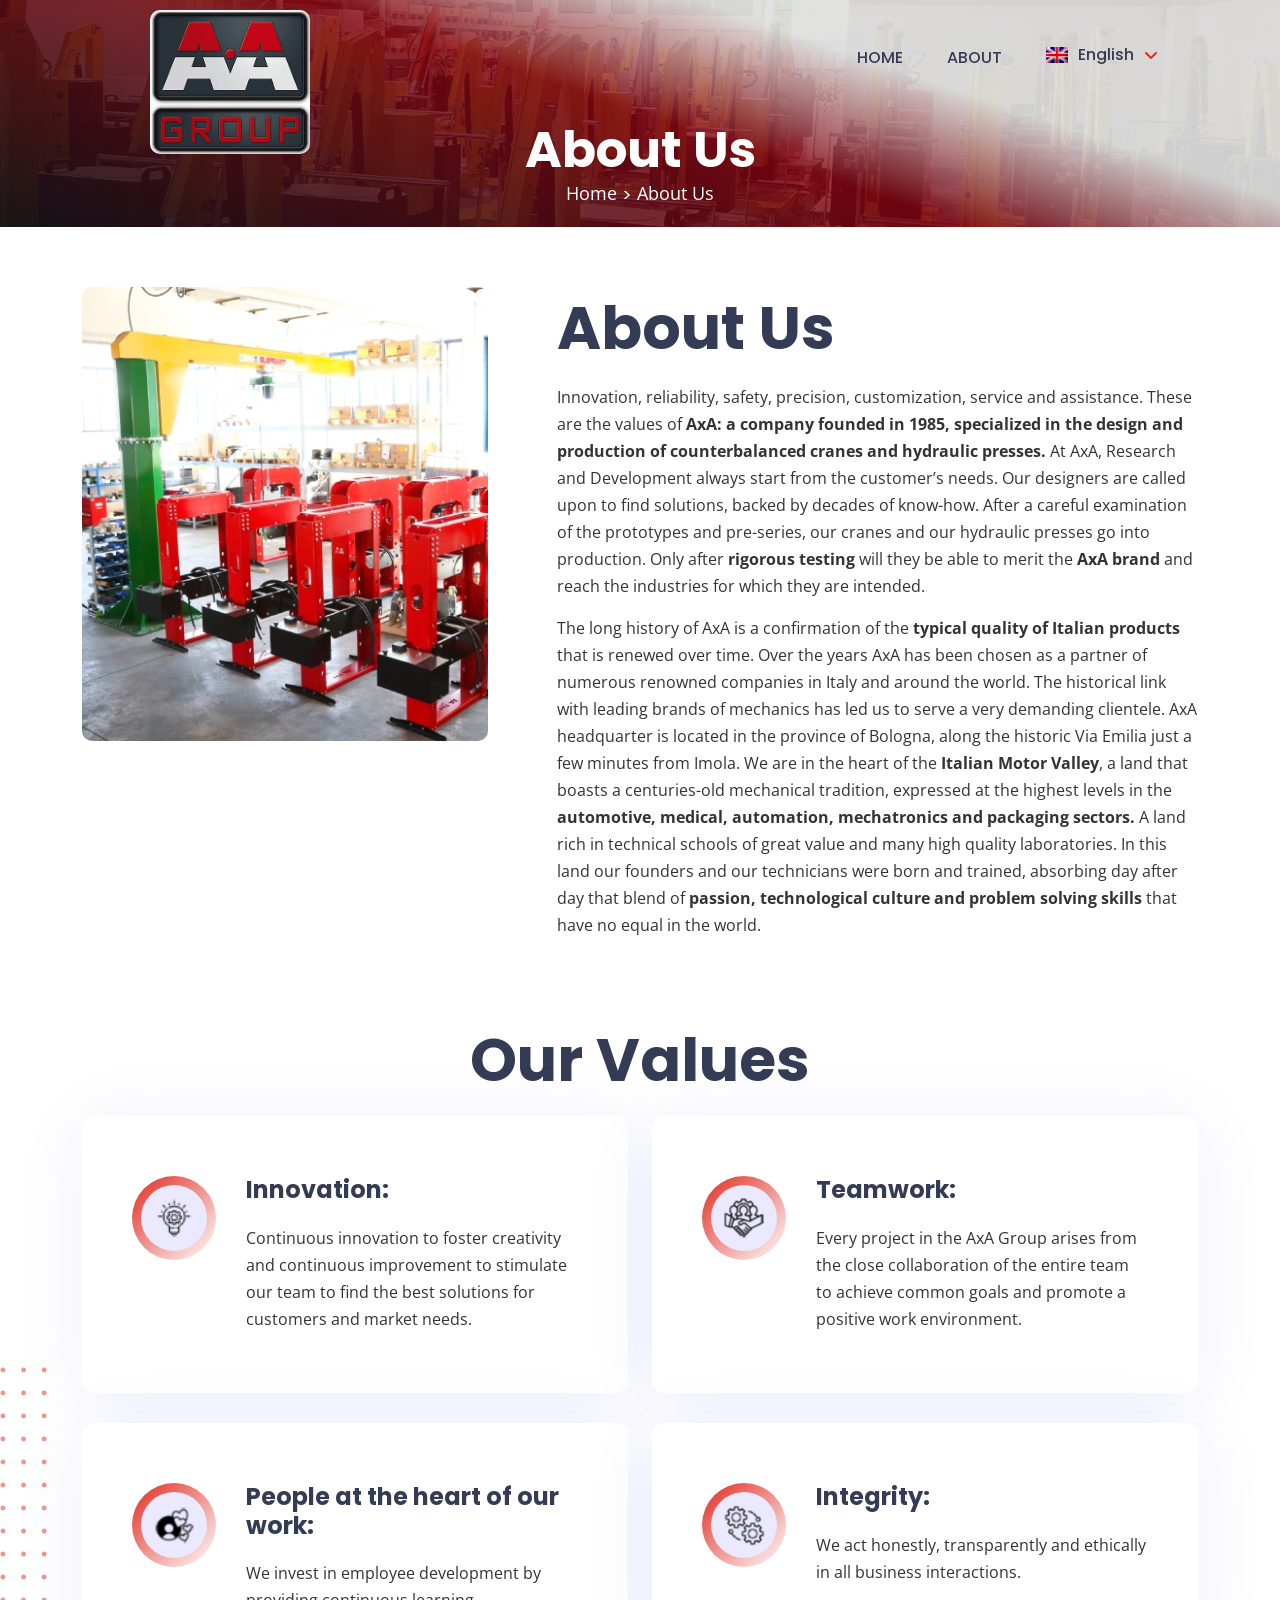
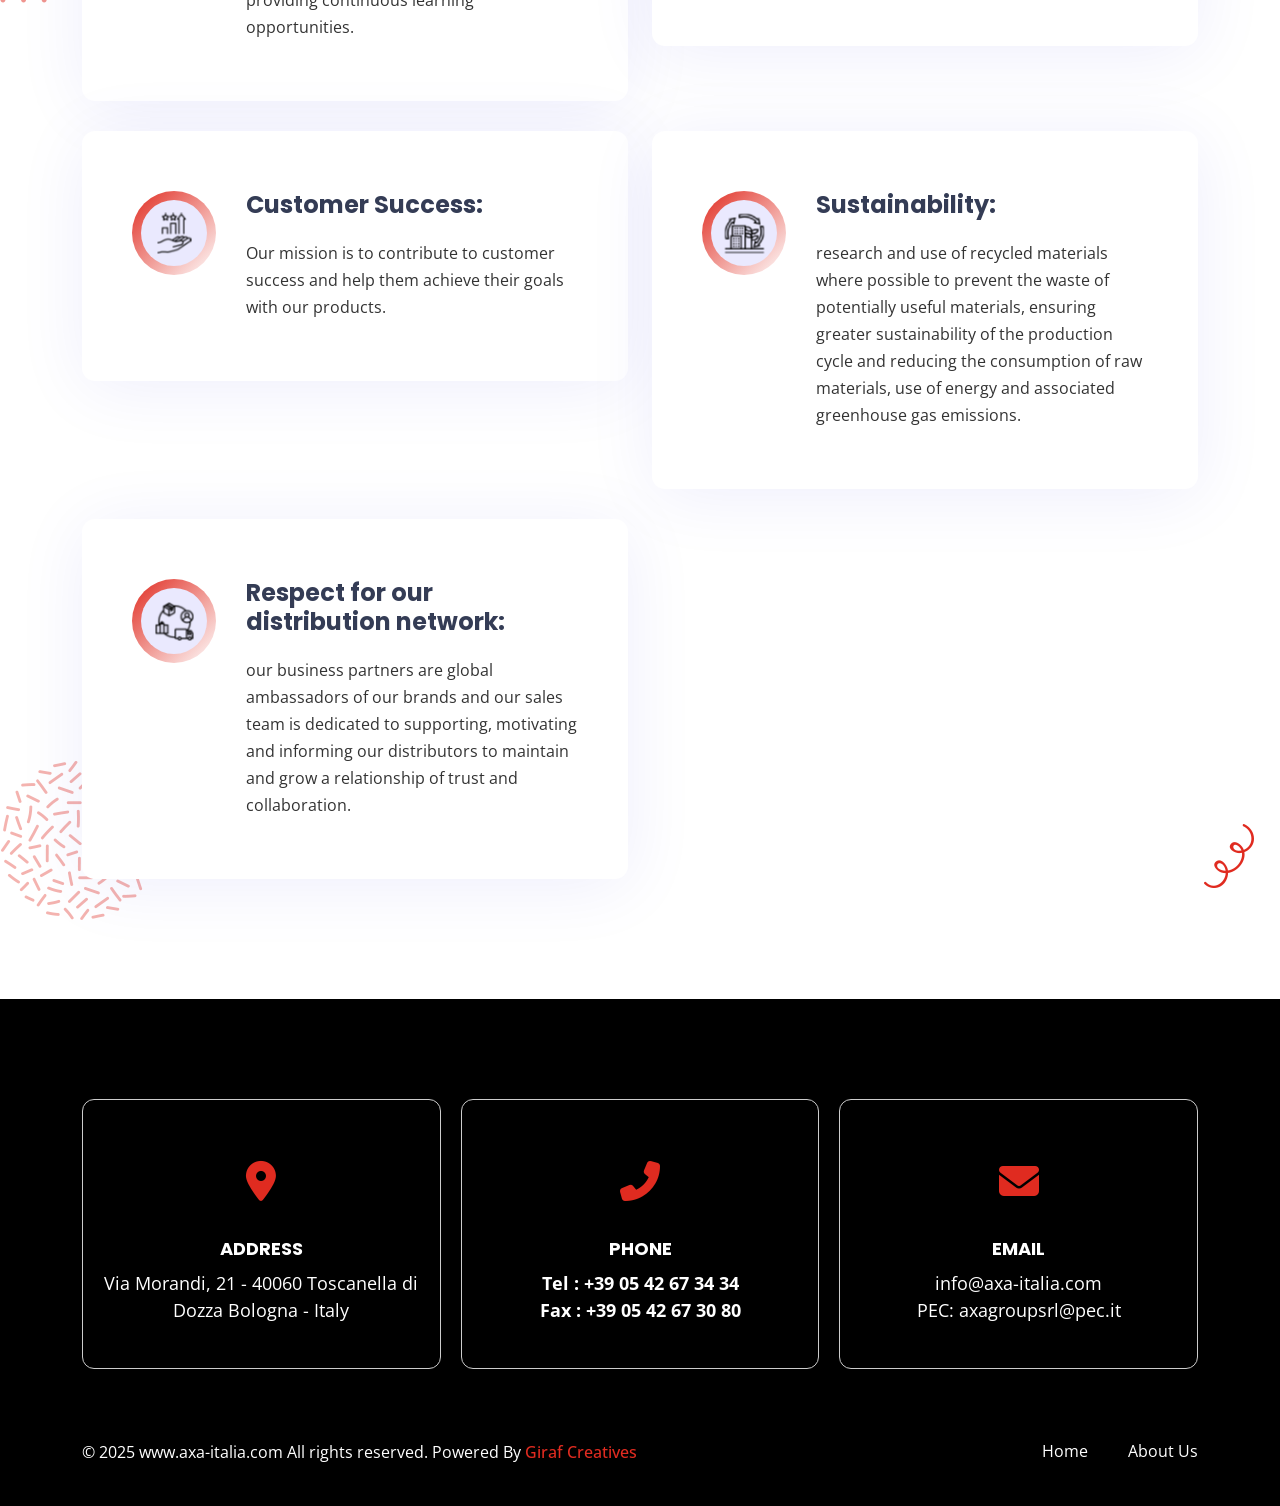
==== about-us.html @ f13e1b72 "home about" ====
<!DOCTYPE html>
<html class="no-js" lang="zxx">

<head>
    <meta charset="utf-8">
    <meta http-equiv="x-ua-compatible" content="ie=edge">
    <title> AxA Group </title>
    <meta name="robots" content="noindex, follow">
    <meta name="description" content="">
    <meta name="viewport" content="width=device-width, initial-scale=1, shrink-to-fit=no">
    <meta name="robots" content="noindex, nofollow">
    <!-- Favicon -->
    <link rel="shortcut icon" type="image/x-icon" href="assets/images/favicon-96x96.png">


    <!-- CSS (Font, Plugins & Style CSS files) -->
    <link
        href="https://fonts.googleapis.com/css2?family=Poppins:ital,wght@0,100;0,200;0,300;0,400;0,500;0,600;0,700;0,800;0,900;1,100;1,200;1,300;1,400;1,500;1,600;1,700;1,800;1,900&amp;family=Open+Sans:ital,wght@0,300;0,400;0,500;0,600;0,700;0,800;1,300;1,400;1,500;1,600;1,700;1,800&amp;display=swap"
        rel="stylesheet">

    <!-- Vendor CSS (Bootstrap & Icon Font) -->
    <link rel="stylesheet" href="assets/css/vendor/bootstrap.min.css">

    <!-- Plugins CSS (All Plugins Files) -->
    <link rel="stylesheet" href="assets/css/plugins/font-awesome.min.css">
    <link rel="stylesheet" href="assets/css/plugins/swiper-bundle.min.css">
    <link rel="stylesheet" href="assets/css/plugins/animate.min.css">
    <link rel="stylesheet" href="assets/css/plugins/odometer-theme-default.min.css">
    <link rel="stylesheet" href="assets/css/plugins/fancybox.min.css">
    <link rel="stylesheet" href="assets/css/plugins/magnific-pupup.css">

    <link rel="stylesheet" href="https://cdnjs.cloudflare.com/ajax/libs/font-awesome/6.1.1/css/all.min.css">

    <!-- Style CSS -->
    <link rel="stylesheet" href="assets/css/style.css">
</head>

<body>
    <header class="header-wrapper-two header-four sticky-header">
        <div class="container">
            <div class="row">
                <div class="col-12">
                    <div class="justify-content-end d-flex">
                        <!-- Header Logo Start -->
                        <div class="logo">
                            <a href="index.html">
                                <img class="logo-2" src="assets/images/logo-2.png" alt="logoImage">
                            </a>
                        </div>
                        <!-- Header Logo End -->

                        <div class="flex-center header-right">
                            <!-- Header Menu Start -->
                            <div class="d-none d-lg-flex header-right_menu">
                                <nav class="main-menu">
                                    <ul>
                                        <li> <a href="index.html"> Home </a> </li>
                                        <li> <a href="about-us.html"> About </a> </li>
                                        <li class="has-children">
                                            <a href="#"> <img src="assets/images/en.png" alt="english"> <span> English
                                                </span> <i class="fa-solid fa-angle-down"></i> </a>
                                            <ul class="sub-menu">
                                                <li>
                                                    <a href="#"> <img src="assets/images/it.png" alt="italian"> <span>
                                                            Italian
                                                        </span> </a>
                                                </li>
                                                <li>
                                                    <a href="#"> <img src="assets/images/fr.png" alt="french"> <span>
                                                            French
                                                        </span> </a>
                                                </li>
                                                <li>
                                                    <a href="#"> <img src="assets/images/de.png" alt="german"> <span>
                                                            German
                                                        </span> </a>
                                                </li>
                                                <li>
                                                    <a href="#"> <img src="assets/images/es.png" alt="spanish"> <span>
                                                            Spanish
                                                        </span> </a>
                                                </li>
                                            </ul>
                                        </li>

                                    </ul>
                                </nav>
                            </div>
                            <!-- Header Menu End -->
                            <!-- Header Actions Start -->
                            <div class="header-right_actions flex-center">
                                <div class="hamburger d-block d-lg-none">
                                    <!-- Mobile Menu Hambarger Action Button Start -->
                                    <a class="header-action-btn header-action-btn-menu hamburger_button d-flex"
                                        href="#/" data-bs-toggle="offcanvas" data-bs-target="#offcanvas-header">
                                        <span></span>
                                        <span></span>
                                        <span></span>
                                    </a>
                                    <!-- Mobile Menu Hambarger Action Button End -->
                                </div>

                            </div>
                            <!-- Header Social Actions End -->

                        </div>
                    </div>
                </div>
            </div>
        </div>
    </header>



    <div class="offcanvas offcanvas-end" id="offcanvas-header">

        <div class="offcanvas-header">
            <!-- Header Logo Start -->
            <div class="logo">
                <a href="index.html">
                    <img src="assets/images/logo-2.png" alt="">
                </a>
            </div>
            <!-- Header Logo End -->
            <button type="button" class="btn-close text-reset mobilemenu-close" data-bs-dismiss="offcanvas"
                aria-label="Close"><i class="fas fa-times"></i></button>
        </div>
        <div class="offcanvas-body">
            <!-- mobile menu navigation start -->
            <nav>
                <ul class="mobile-menu">
                    <li> <a href="index.html">HOME</a> </li>
                    <li> <a href="about-us.html">ABOUT</a></li>
                    <li class="menu-item-has-children ">
                        <a href="#"> <img src="assets/images/en.png" alt="english"> <span> English
                            </span> </a>
                        <ul class="dropdown">
                            <li> <a href="#"> <img src="assets/images/it.png" alt="italian"> <span> Italian
                                    </span> </a> </li>
                            <li> <a href="#"> <img src="assets/images/fr.png" alt="french"> <span> French
                                    </span> </a> </li>
                            <li> <a href="#"> <img src="assets/images/de.png" alt="german"> <span> German
                                    </span> </a> </li>
                            <li> <a href="#"> <img src="assets/images/es.png" alt="spanish"> <span> Spanish
                                    </span> </a> </li>
                        </ul>
                    </li>
                </ul>
            </nav>
            <!-- mobile menu navigation end -->
        </div>

    </div>


    <!-- Breadcrumb Section Start -->
    <div class="section-padding breadcrumb" data-bg-image="assets/images/about/about-title.jpg">
        <div class="container">
            <div class="row">
                <div class="col-12 align-items-center text-center">
                    <!-- Breadcrumb Wrapper Start -->
                    <div class="breadcrumb-wrapper">
                        <h1 class="title">About Us</h1>
                        <ul class="breadcrumb-list">
                            <li><a href="index.html">Home</a></li>
                            <li><span>About Us </span></li>
                        </ul>
                    </div>
                    <!-- Breadcrumb Wrapper End -->
                </div>
            </div>
        </div>
    </div>
    <!-- Breadcrumb Section End -->


    <!-- About Creative Section Start -->
    <div class="section-padding about-creative">
        <div class="container">
            <div class="row">
                <div class="col-lg-5 wow fadeIn" data-wow-duration="1.5s" data-wow-delay=".1s">
                    <!-- About Creative Image Start -->
                    <div class="about-creative-images">
                        <div class="image-one">
                            <img src="assets/images/about/about-1.jpg" alt="AboutImage">
                        </div>
                    </div>
                    <!-- About Creative Image End -->
                </div>
                <div class="col-lg-7 wow fadeIn" data-wow-duration="1.5s" data-wow-delay=".3s">
                    <div class="about-creative-details">
                        <!-- Heading Start -->
                        <div class="heading-one">
                            <h2 class="heading-one-title"> About Us </h2>
                            <p> Innovation, reliability, safety, precision, customization, service and assistance. These
                                are the values of <b> AxA: a company founded in 1985, specialized in the design and
                                    production of counterbalanced cranes and hydraulic presses.</b> At AxA, Research and
                                Development always start from the customer’s needs. Our designers are called upon to
                                find solutions, backed by decades of know-how. After a careful examination of the
                                prototypes and pre-series, our cranes and our hydraulic presses go into production. Only
                                after<b> rigorous testing</b> will they be able to merit the <b>AxA brand</b> and reach
                                the
                                industries
                                for which they are intended.</p>
                            <p> The long history of AxA is a confirmation of the<b> typical quality of Italian
                                    products</b>
                                that is renewed over time. Over the years AxA has been chosen as a partner of numerous
                                renowned companies in Italy and around the world. The historical link with leading
                                brands of mechanics has led us to serve a very demanding clientele. AxA headquarter is
                                located in the province of Bologna, along the historic Via Emilia just a few minutes
                                from Imola. We are in the heart of the<b> Italian Motor Valley</b>, a land that boasts a
                                centuries-old mechanical tradition, expressed at the highest levels in the<b>
                                    automotive,
                                    medical, automation, mechatronics and packaging sectors.</b> A land rich in
                                technical
                                schools of great value and many high quality laboratories. In this land our founders and
                                our technicians were born and trained, absorbing day after day that blend of<b> passion,
                                    technological culture and problem solving skills </b>that have no equal in the
                                world.</p>
                        </div>
                        <!-- Heading End -->
                    </div>
                </div>
            </div>
        </div>
    </div>
    <!-- About Creative Section End -->


    <!-- Service Two Section Start -->
    <div class="service-two section-padding-bottom">
        <div class="service-two-shape scene">
            <div class="shape shape-1" data-depth="0.08"><img src="assets/images/shape/shape-20.png" alt="Shape"></div>
            <div class="shape shape-2"><img src="assets/images/shape/shape-22.png" alt="Shape"></div>
            <div class="shape shape-3" data-depth="0.08"><img src="assets/images/shape/shape-23.png" alt="Shape"></div>
        </div>
        <div class="container">
            <div class="row">
                <div class="col-12">
                    <!-- Heading Start -->
                    <div class="heading-one text-center wow fadeInUp" data-wow-duration="0.9s">
                        <h2 class="heading-one-title"> Our Values </h2>
                    </div>
                    <!-- Heading End -->
                </div>
            </div>
            <div class="row row-cols-xl-2 row-cols-lg-2 row-cols-md-1 row-cols-1 mb-n30">
                <div class="col mb-30 wow fadeInUp" data-wow-duration="0.4s">
                    <!-- Single service Start -->
                    <div class="service-two-single">
                        <div class="service-two-thumb">
                            <span class="service-two-thumb-bg"></span>
                            <img class="img-gradient" src="assets/images/about/innovate-b.png" alt="">
                            <img class="img-white" src="assets/images/about/innovate-w.png" alt="">
                        </div>
                        <div class="service-two-content">
                            <h4 class="title"> Innovation: </h4>
                            <p> Continuous innovation to foster creativity and continuous improvement to stimulate our
                                team to find the best solutions for customers and market needs.</p>
                        </div>
                    </div>
                    <!-- Single service Start -->
                </div>
                <div class="col mb-30 wow fadeInUp" data-wow-duration="0.6s">
                    <!-- Single service Start -->
                    <div class="service-two-single">
                        <div class="service-two-thumb">
                            <span class="service-two-thumb-bg"></span>
                            <img class="img-gradient" src="assets/images/about/Teamwork.png" alt="">
                            <img class="img-white" src="assets/images/about/Teamwork-w.png" alt="">
                        </div>
                        <div class="service-two-content">
                            <h4 class="title">Teamwork:</h4>
                            <p> Every project in the AxA Group arises from the close collaboration of the entire team to
                                achieve common goals and promote a positive work environment.</p>
                        </div>
                    </div>
                    <!-- Single service Start -->
                </div>
                <div class="col mb-30 wow fadeInUp" data-wow-duration="0.7s">
                    <!-- Single service Start -->
                    <div class="service-two-single">
                        <div class="service-two-thumb">
                            <span class="service-two-thumb-bg"></span>
                            <img class="img-gradient" src="assets/images/about/people-b.png" alt="">
                            <img class="img-white" src="assets/images/about/people-w.png" alt="">
                        </div>
                        <div class="service-two-content">
                            <h4 class="title">People at the heart of our work:</h4>
                            <p> We invest in employee development by providing continuous learning opportunities.</p>
                        </div>
                    </div>
                    <!-- Single service Start -->
                </div>
                <div class="col mb-30 wow fadeInUp" data-wow-duration="0.9s">
                    <!-- Single service Start -->
                    <div class="service-two-single">
                        <div class="service-two-thumb">
                            <span class="service-two-thumb-bg"></span>
                            <img class="img-gradient" src="assets/images/about/integrity-b.png" alt="">
                            <img class="img-white" src="assets/images/about/integrity-w.png" alt="">
                        </div>
                        <div class="service-two-content">
                            <h4 class="title"> Integrity: </h4>
                            <p> We act honestly, transparently and ethically in all business interactions. </p>
                        </div>
                    </div>
                    <!-- Single service Start -->
                </div>
                <div class="col mb-30 wow fadeInUp" data-wow-duration="0.9s">
                    <!-- Single service Start -->
                    <div class="service-two-single">
                        <div class="service-two-thumb">
                            <span class="service-two-thumb-bg"></span>
                            <img class="img-gradient" src="assets/images/about/customer-b.png" alt="">
                            <img class="img-white" src="assets/images/about/customer-w.png" alt="">
                        </div>
                        <div class="service-two-content">
                            <h4 class="title"> Customer Success: </h4>
                            <p> Our mission is to contribute to customer success and help them achieve their goals with
                                our products. </p>
                        </div>
                    </div>
                    <!-- Single service Start -->
                </div>
                <div class="col mb-30 wow fadeInUp" data-wow-duration="0.9s">
                    <!-- Single service Start -->
                    <div class="service-two-single">
                        <div class="service-two-thumb">
                            <span class="service-two-thumb-bg"></span>
                            <img class="img-gradient" src="assets/images/about/sustain-b.png" alt="">
                            <img class="img-white" src="assets/images/about/sustain-w.png" alt="">
                        </div>
                        <div class="service-two-content">
                            <h4 class="title"> Sustainability: </h4>
                            <p> research and use of recycled materials where possible to prevent the
                                waste of potentially useful materials, ensuring greater sustainability of the production
                                cycle and reducing the consumption of raw materials, use of energy and associated
                                greenhouse gas emissions. </p>
                        </div>
                    </div>
                    <!-- Single service Start -->
                </div>
                <div class="col mb-30 wow fadeInUp" data-wow-duration="0.9s">
                    <!-- Single service Start -->
                    <div class="service-two-single">
                        <div class="service-two-thumb">
                            <span class="service-two-thumb-bg"></span>
                            <img class="img-gradient" src="assets/images/about/respect-b.png" alt="">
                            <img class="img-white" src="assets/images/about/respect-w.png" alt="">
                        </div>
                        <div class="service-two-content">
                            <h4 class="title"> Respect for our distribution network: </h4>
                            <p> our business partners are global ambassadors of
                                our brands and our sales team is dedicated to supporting, motivating and informing our
                                distributors to maintain and grow a relationship of trust and collaboration. </p>
                        </div>
                    </div>
                    <!-- Single service Start -->
                </div>


            </div>
        </div>
    </div>
    <!-- Service Two Section Start -->

    <!-- Footer Two Start -->
    <div class="footer-two footer-two-bg">
        <div class="container contact-us">


            <div class="row mb-n30">
                <div class="col-md-12 mb-30 wow fadeInUp" data-wow-duration="1.5s" data-wow-delay=".1s">

                    <!-- Contact Information Start -->
                    <ul class="contact-info">
                        <li>
                            <div class="icon"><i class="fas fa-map-marker-alt"></i></div>
                            <div class="contact-info-content">
                                <h3 class="title">Address</h3>
                                <span class="text"> Via Morandi, 21 - 40060 Toscanella di Dozza Bologna - Italy</span>
                            </div>
                        </li>
                        <li>
                            <div class="icon"><i class="fas fa-phone-alt"></i></div>
                            <div class="contact-info-content">
                                <h3 class="title">Phone</h3>
                                <span class="text"> <b> Tel : </b> <a href="tel:+390542673434"> <b> +39 05 42 67 34
                                            34 </b></a></span> <br>
                                <span class="text"> <b> Fax : </b> <a href="tel:+390542673080"> <b> +39 05 42 67 30 80
                                        </b></a></span>
                            </div>
                        </li>
                        <li>
                            <div class="icon"><i class="fas fa-envelope"></i></div>
                            <div class="contact-info-content">
                                <h3 class="title">Email</h3>
                                <span class="text"><a href="mailto:hello@avers.com"> info@axa-italia.com </a></span>
                                <br>
                                <span class="text"><a href="mailto:hello@avers.com"> PEC: axagroupsrl@pec.it </a></span>
                            </div>
                        </li>
                    </ul>
                    <!-- Contact Information End -->
                </div>

            </div>



            <div class="row footer-two-copyright">
                <div class="col-12 position-relative">
                    <div class="footer-two-copyright-inner">
                        <p class="order-md-1 order-2"> © 2025 www.axa-italia.com All rights reserved. Powered By <span>
                                <a href="https://www.giraf.com">Giraf Creatives </a></span></p>

                        <ul class="footer-two-bootm-list order-md-2 order-1">
                            <li><a href="index.html"> Home </a></li>
                            <li><a> About Us </a></li>
                        </ul>
                    </div>
                </div>
            </div>
        </div>
    </div>
    <!-- Footer Two End -->

    <!-- Scroll Top Start -->
    <a href="#" class="scroll-top show" id="scroll-top">
        <i class="arrow-top fas fa-angle-double-up"></i>
        <i class="arrow-bottom fas fa-angle-double-up"></i>
    </a>
    <!-- Scroll Top End -->

    <!-- JS Vendor, Plugins & Activation Script Files -->

    <!-- Vendors JS -->
    <script src="assets/js/vendor/modernizr-3.11.7.min.js"></script>
    <script src="assets/js/vendor/jquery-3.6.0.min.js"></script>
    <script src="assets/js/vendor/jquery-migrate-3.3.2.min.js"></script>
    <script src="assets/js/vendor/bootstrap.min.js"></script>

    <!-- Plugins JS -->
    <script src="assets/js/plugins/magnificpopup.min.js"></script>
    <script src="assets/js/plugins/swiper-bundle.min.js"></script>
    <script src="assets/js/plugins/easypiechart.min.js"></script>
    <script src="assets/js/plugins/tilt.jquery.min.js"></script>
    <script src="assets/js/plugins/odometer.min.js"></script>
    <script src="assets/js/plugins/imagesloaded.min.js"></script>
    <script src="assets/js/plugins/waypoint.min.js"></script>
    <script src="assets/js/plugins/wow.min.js"></script>
    <script src="assets/js/plugins/fancybox.min.js"></script>
    <script src="assets/js/plugins/jquery.ajaxchimp.min.js"></script>

    <!-- Activation JS -->
    <script src="assets/js/main.js"></script>
    <script src="assets/js/pages/home.js"></script>

</body>

</html>
---- assets/css/style.css ----
@charset "UTF-8";

html {
  -webkit-font-smoothing: antialiased;
  -moz-osx-font-smoothing: grayscale;
  border: 0px !important;
}

body {
  font-family: "Poppins", sans-serif;
  font-size: 15px;
  background-color: #ffffff;
}

::-webkit-scrollbar {
  width: 8px;
}

::-webkit-scrollbar-thumb {
  background: #E02B20;
  border-radius: 0px;
}

img {
  max-width: 100%;
}

a,
button {
  transition: 0.3s;
  text-decoration: none;
  color: #E02B20;
}

a:hover {
  text-decoration: none;
  color: #000;
}

button:focus,
input:focus,
textarea:focus {
  outline: 0;
}

button {
  background-color: transparent;
  cursor: pointer;
}

h1,
h2,
h3,
h4,
h5,
h6 {
  color: #322fb3;
  margin: 0px;
  color: #343c55;
}

h1 a,
h2 a,
h3 a,
h4 a,
h5 a,
h6 a {
  color: inherit;
}

ul {
  margin: 0px;
  padding: 0px;
}

li {
  list-style: none;
}

p {
  font-size: 16px;
  font-weight: normal;
  color: #333;
  margin-bottom: 15px;
  font-family: "Open Sans", sans-serif;
  line-height: 27px;
}

p:last-child {
  margin-bottom: 0px;
}

hr {
  border-bottom: 1px solid #E0E0E0;
  border-top: 0 none;
  margin: 30px 0;
  padding: 0;
}

*::-moz-selection {
  background: #343c55;
  color: #ffffff;
  text-shadow: none;
}

::-moz-selection {
  background: #343c55;
  color: #ffffff;
  text-shadow: none;
}

::selection {
  background: #343c55;
  color: #ffffff;
  text-shadow: none;
}

/*--
 - Input Placeholder
-----------------------------------------*/
*::-moz-placeholder {
  color: #343c55;
  font-size: 14px;
  opacity: 1;
}

*::placeholder {
  color: #343c55;
  font-size: 14px;
  opacity: 1;
}

/* Brand Color */
.bg-one {
  background-color: #f2fbfe;
}

/* Custom Class */
.flex-center {
  display: flex;
  align-items: center;
  justify-content: center;
}

.gradient-1 {
  background: #322fb3;
  background: linear-gradient(-45deg, #680502 0%, #fb2727 50%, #fc2927 100%);
}

.gradient-2 {
  background: #4facfe;
  background: linear-gradient(-45deg, #680502 0%, #fb2727 50%, #fc2927 100%);
}

.gradient-text-1 {
  background: #322FB3;
  background: linear-gradient(to right, #322FB3 39%, #E02B20 60%);
  -webkit-background-clip: text;
  -webkit-text-fill-color: transparent;
}

/* Section Heading */
/* Section Spacing */
.mb-n20 {
  margin-bottom: -20px;
}

.mb-20 {
  margin-bottom: 20px;
}

.mb-n30 {
  margin-bottom: -30px;
}

.mb-30 {
  margin-bottom: 30px;
}

.mb-n60 {
  margin-bottom: -60px;
}




@media only screen and (max-width: 767px) {
  .mb-n60 {
    margin-bottom: -30px;
  }
}

.mb-60 {
  margin-bottom: 60px;
}

@media only screen and (max-width: 767px) {
  .mb-60 {
    margin-bottom: 30px;
  }
}

/* Social Style */
.facebook {
  color: #3b5998;
}

.twitter {
  color: #1da1f2;
}

.linkedin {
  color: #0077b5;
}

.youtube {
  color: #dd4b39;
}

.logo-2 {
  width: 170px;
  background: #ffffff;
  padding: 0px;
  border-radius: 10px;
}

.logo {
  position: absolute;
  top: 0px;
  left: 430px;
}

@media only screen and (min-width: 1920px) {
  .custom-container {
    margin: 0 100px 0 auto;
    max-width: 1680px;
  }

  .breadcrumb::before {
    background: linear-gradient(184deg, #ffffff 20%, #c2b2b3ad 50%, #15141b 100% 100%);
  }

}

@media only screen and (min-width: 1800px) {
  .custom-container {
    margin: 0 100px 0 auto;
    max-width: 80% !important;
  }
}

/* Custom Container */
@media only screen and (min-width: 1400px) {
  .container {
    max-width: 1300px;
  }
}


.custom-container {
  max-width: 1450px;
  width: 100%;
}



@media only screen and (min-width: 1700px) and (max-width: 1799px) {
  .custom-container {
    margin: 0 100px 0 auto;
  }
}

@media only screen and (min-width: 1550px) and (max-width: 1699px) {
  .custom-container {
    margin: 0 80px 0 auto;
    max-width: 1300px;
  }
}

@media only screen and (min-width: 1300px) and (max-width: 1549px) {
  .custom-container {
    margin: 0 30px 0 auto;
    max-width: 1200px;
  }
}


/* Spacing */
.section-padding {
  padding: 120px 0;
}

@media only screen and (min-width: 1200px) and (max-width: 1399px) {
  .section-padding {
    padding: 60px 0 80px 0;
  }
}

@media only screen and (min-width: 1200px) and (max-width: 1299px) {
  .custom-container {
    width: 1140px;
    margin: 0 auto;
  }
}


@media only screen and (min-width: 992px) and (max-width: 1199px) {
  .section-padding {
    padding: 40px 0 100px 0;
  }
}

@media only screen and (min-width: 768px) and (max-width: 991px) {
  .section-padding {
    padding: 10px 0 100px 0;
  }
}

@media only screen and (max-width: 767px) {
  .section-padding {
    padding: 10px 0 90px 0;
  }
}

@media only screen and (max-width: 479px) {
  .section-padding {
    padding: 10px 0 90px 0;
  }
}

.section-padding-top {
  padding-top: 120px;
}

@media only screen and (min-width: 1200px) and (max-width: 1399px) {
  .section-padding-top {
    padding-top: 120px;
  }
}

@media only screen and (min-width: 992px) and (max-width: 1199px) {
  .section-padding-top {
    padding-top: 110px;
  }
}

@media only screen and (min-width: 768px) and (max-width: 991px) {
  .section-padding-top {
    padding-top: 80px;
  }
}

@media only screen and (max-width: 767px) {
  .section-padding-top {
    padding-top: 60px;
  }
}

.section-padding-bottom {
  padding-bottom: 120px;
}

@media only screen and (min-width: 1200px) and (max-width: 1399px) {
  .section-padding-bottom {
    padding-bottom: 120px;
  }
}

@media only screen and (min-width: 992px) and (max-width: 1199px) {
  .section-padding-bottom {
    padding-bottom: 110px;
  }
}

@media only screen and (min-width: 768px) and (max-width: 991px) {
  .section-padding-bottom {
    padding-bottom: 80px;
  }
}

@media only screen and (max-width: 767px) {
  .section-padding-bottom {
    padding-bottom: 60px;
  }
}

@media only screen and (max-width: 479px) {
  .section-padding-bottom {
    padding-bottom: 60px;
  }
}

.section-margin {
  margin: 120px 0;
}

@media only screen and (min-width: 1200px) and (max-width: 1399px) {
  .section-margin {
    margin: 120px 0;
  }
}

@media only screen and (min-width: 992px) and (max-width: 1199px) {
  .section-margin {
    margin: 110px 0;
  }
}

@media only screen and (min-width: 768px) and (max-width: 991px) {
  .section-margin {
    margin: 80px 0;
  }
}

@media only screen and (max-width: 767px) {
  .section-margin {
    margin: 60px 0;
  }
}

@media only screen and (max-width: 479px) {
  .section-margin {
    margin: 60px 0;
  }
}

.section-margin-top {
  margin-top: 120px;
}

@media only screen and (min-width: 1200px) and (max-width: 1399px) {
  .section-margin-top {
    margin-top: 120px;
  }
}

@media only screen and (min-width: 992px) and (max-width: 1199px) {
  .section-margin-top {
    margin-top: 110px;
  }
}

@media only screen and (min-width: 768px) and (max-width: 991px) {
  .section-margin-top {
    margin-top: 80px;
  }
}

@media only screen and (max-width: 767px) {
  .section-margin-top {
    margin-top: 60px;
  }
}

@media only screen and (max-width: 479px) {
  .section-margin-top {
    margin-top: 60px;
  }
}

.section-margin-bottom {
  margin-bottom: 120px;
}

@media only screen and (min-width: 1200px) and (max-width: 1399px) {
  .section-margin-bottom {
    margin-bottom: 120px;
  }
}

@media only screen and (min-width: 992px) and (max-width: 1199px) {
  .section-margin-bottom {
    margin-bottom: 110px;
  }
}

@media only screen and (min-width: 768px) and (max-width: 991px) {
  .section-margin-bottom {
    margin-bottom: 80px;
  }
}

@media only screen and (max-width: 767px) {
  .section-margin-bottom {
    margin-bottom: 60px;
  }
}

@media only screen and (max-width: 479px) {
  .section-margin-bottom {
    margin-bottom: 60px;
  }
}

/* Scroll Top style */
.scroll-top {
  position: fixed;
  right: 30px;
  bottom: -60px;
  z-index: 999;
  box-shadow: 0 30px 50px rgba(0, 0, 0, 0.03);
  display: block;
  padding: 0;
  width: 40px;
  height: 40px;
  text-align: center;
  font-size: 18px;
  line-height: 40px;
  cursor: pointer;
  opacity: 0;
  visibility: hidden;
  background-color: #E02B20;
  background-size: 200% auto;
  background-position: left center;
  transition: 0.3s;
  overflow: hidden;
  border: 1px solid #E02B20;
}

.scroll-top:hover {
  background-color: #000;
  border: 1px solid #E02B20;
  background-position: right center;
}

.scroll-top:hover i {
  color: White;
  transition: 0.3s;
}

.scroll-top:hover .arrow-top {
  transform: translate(-50%, -80px);
}

.scroll-top:hover .arrow-bottom {
  transform: translate(-50%, -50%);
}

.scroll-top i {
  position: absolute;
  top: 50%;
  left: 50%;
  color: #ffffff;
  transition: 0.3s;
}

.scroll-top.show {
  display: none;
  visibility: visible;
  opacity: 1;
  bottom: 60px;
}

.scroll-top.show.show-active {
  display: block;
}

.scroll-top .arrow-top {
  transform: translate(-50%, -50%);
}

.scroll-top .arrow-bottom {
  transform: translate(-50%, 80px);
}

@media only screen and (max-width: 479px) {
  .scroll-top {
    font-size: 20px;
  }
}

/* Logo Style */
@media only screen and (max-width: 767px) {
  .logo {
    width: 160px;
  }
}

@media only screen and (max-width: 575px) {
  .logo {
    width: 140px;
  }
}

/* Swiper Pagination Style */
.pagination-style-one .swiper-pagination-bullet {
  height: 12px;
  width: 12px;
  margin: 0 14px !important;
  background: #322fb3;
}

@media only screen and (max-width: 767px) {
  .pagination-style-one .swiper-pagination-bullet {
    width: 10px;
    height: 10px;
    margin: 0 8px !important;
  }
}

.pagination-style-one .swiper-pagination-bullet-active {
  position: relative;
}

.pagination-style-one .swiper-pagination-bullet-active::before {
  content: "";
  position: absolute;
  border: 2px solid #E02B20;
  height: 22px;
  width: 22px;
  left: 50%;
  top: 50%;
  transform: translate(-50%, -50%);
  border-radius: 100%;
}

@media only screen and (max-width: 767px) {
  .pagination-style-one .swiper-pagination-bullet-active::before {
    width: 18px;
    height: 18px;
  }
}

/* Default Pagination Style */
.pagination-wrapper .pagination .page-item {
  margin-right: 8px;
}

.pagination-wrapper .pagination .page-item:last-child {
  margin-right: 0px;
}

.pagination-wrapper .pagination .page-item .page-link {
  border-radius: 5px;
  width: 55px;
  height: 55px;
  display: flex;
  align-items: center;
  justify-content: center;
  color: #333;
  font-size: 16px;
  border: 1px solid #bdbdcc;
}

.pagination-wrapper .pagination .page-item .page-link:focus {
  box-shadow: none;
}

.pagination-wrapper .pagination .page-item .page-link:hover,
.pagination-wrapper .pagination .page-item .page-link.active {
  color: white;
  background: #E02B20;
  border: 1px solid #E02B20;
}

.z-index-9 {
  z-index: 9;
}

/*----------------------------------------*/
/*  1.2 Button Styles CSS
/*----------------------------------------*/
.btn-style-one {
  background: #322fb3;
  background: linear-gradient(-45deg, #e02b20 20%, #ff2828 50%, #971810 100%);
  border: 0px;
  border-radius: 7px;
  text-transform: uppercase;
  font-weight: 400;
  font-size: 16px;
  color: #ffffff;
  padding: 20px 45px;
  line-height: 1;
  position: relative;
}

@media only screen and (max-width: 767px) {
  .btn-style-one {
    padding: 16px 30px;
  }
}

@media only screen and (max-width: 479px) {
  .btn-style-one {
    padding: 15px 20px;
    font-size: 14px;
  }
}

.btn-style-one:focus {
  box-shadow: none;
}

.btn-style-one::before {
  content: "";
  position: absolute;
  top: 0;
  left: 0;
  right: 0;
  bottom: 0;
  background: rgb(113, 83, 217);
  background: linear-gradient(-45deg, #141415 20%, #e02b20 50%, #E02B20 100%);
  opacity: 0;
  transition: 0.5s;
  border-radius: 7px;
  z-index: 1;
}

.btn-style-one:hover span {
  color: #ffffff;
}

.btn-style-one:hover::before {
  opacity: 1;
  transition: 0.5s;
}

.btn-style-one span {
  position: relative;
  z-index: 3;
  color: #ffffff;
}

.btn-style-two {
  background: #E02B20;
  border: 0px;
  border-radius: 7px;
  text-transform: uppercase;
  font-weight: 400;
  font-size: 16px;
  color: #ffffff;
  padding: 25px 65px;
  line-height: 1;
  position: relative;
}

@media only screen and (max-width: 767px) {
  .btn-style-two {
    padding: 16px 30px;
  }
}

@media only screen and (max-width: 479px) {
  .btn-style-two {
    padding: 15px 20px;
    font-size: 14px;
  }
}

.btn-style-two:focus {
  box-shadow: none;
}

.btn-style-two:hover {
  color: #ffffff;
  background-color: #343c55;
}

.btn-style-three {
  background: #322fb3;
  border: 0px;
  border-radius: 7px;
  font-family: "Open Sans", sans-serif;
  text-transform: uppercase;
  font-weight: 400;
  font-size: 16px;
  color: #ffffff;
  padding: 20px 60px;
  line-height: 1;
  position: relative;
}

@media only screen and (max-width: 767px) {
  .btn-style-three {
    padding: 16px 30px;
  }
}

@media only screen and (max-width: 479px) {
  .btn-style-three {
    padding: 15px 20px;
    font-size: 14px;
  }
}

.btn-style-three:focus {
  box-shadow: none;
}

.btn-style-three:hover {
  color: #ffffff;
  background-color: #343c55;
}

.btn-style-four {
  background: #E02B20;
  border: 0px;
  border-radius: 7px;
  font-family: "Poppins", sans-serif;
  text-transform: uppercase;
  font-weight: 400;
  font-size: 18px;
  color: #ffffff;
  padding: 21px 65px;
  line-height: 1;
  position: relative;
}

@media only screen and (max-width: 767px) {
  .btn-style-four {
    padding: 16px 30px;
  }
}

@media only screen and (max-width: 479px) {
  .btn-style-four {
    padding: 15px 20px;
    font-size: 14px;
  }
}

.btn-style-four:focus {
  box-shadow: none;
}

.btn-style-four:hover {
  color: #ffffff;
  background-color: #343c55;
}

/*----------------------------------------*/
/*  1.3 Heading Styles CSS
/*----------------------------------------*/
.heading-one-subtitle {
  color: #E02B20;
  font-size: 18px;
  letter-spacing: 4px;
  font-weight: 700;
  text-transform: uppercase;
  line-height: 1;
}

@media only screen and (max-width: 767px) {
  .heading-one-subtitle {
    font-size: 15px;
    letter-spacing: 1px;
  }
}

.heading-one-title {
  font-size: 60px;
  font-weight: 700;
  color: #343c55;
}

@media only screen and (min-width: 992px) and (max-width: 1199px),
only screen and (min-width: 768px) and (max-width: 991px) {
  .heading-one-title {
    font-size: 50px;
  }
}

@media only screen and (max-width: 767px) {
  .heading-one-title {
    font-size: 40px;
  }
}

@media only screen and (max-width: 575px) {
  .heading-one-title {
    font-size: 36px;
  }
}

@media only screen and (max-width: 479px) {
  .heading-one-title {
    font-size: 30px;
  }
}

.heading-one-text-two {
  font-weight: 700;
  font-size: 18px;
  margin-top: 30px;
}

.rotate-title {
  font-size: 260px;
  font-weight: 700;
  line-height: 1;
  -webkit-text-stroke-width: 2px;
  -webkit-text-stroke-color: #e02b20;
  -webkit-text-fill-color: transparent;
  opacity: 0.28;
  top: 80%;
  position: absolute;
  z-index: 9;
}

.rotate-title.rotate-left {
  transform: rotate(270deg);
  left: -300px;
}

@media only screen and (min-width: 1550px) and (max-width: 1699px) {
  .rotate-title.rotate-left {
    font-size: 200px;
    left: -260px;
  }
}

@media only screen and (min-width: 1400px) and (max-width: 1549px) {
  .rotate-title.rotate-left {
    font-size: 130px;
    left: -177px;
  }
}

.rotate-title.rotate-right {
  transform: rotate(90deg);
  right: -450px;
  overflow: hidden;
}

@media only screen and (min-width: 1550px) and (max-width: 1699px) {
  .rotate-title.rotate-right {
    font-size: 200px;
    right: -370px;
  }
}

@media only screen and (min-width: 1400px) and (max-width: 1549px) {
  .rotate-title.rotate-right {
    font-size: 130px;
    right: -240px;
  }
}

/*----------------------------------------*/
/*  1.4 Keyframe Styles CSS
/*----------------------------------------*/
@-webkit-keyframes moveupdown1 {
  0% {
    transform: translateY(0px);
  }

  50% {
    transform: translateY(10px);
  }

  100% {
    transform: translateY(0px);
  }
}

@keyframes moveupdown1 {
  0% {
    transform: translateY(0px);
  }

  50% {
    transform: translateY(10px);
  }

  100% {
    transform: translateY(0px);
  }
}

@-webkit-keyframes moveupdown2 {
  0% {
    transform: translateY(0px);
  }

  50% {
    transform: translateY(20px);
  }

  100% {
    transform: translateY(0px);
  }
}

@keyframes moveupdown2 {
  0% {
    transform: translateY(0px);
  }

  50% {
    transform: translateY(20px);
  }

  100% {
    transform: translateY(0px);
  }
}

@-webkit-keyframes moveleftright1 {
  0% {
    transform: translateX(0px);
  }

  50% {
    transform: translateX(10px);
  }

  100% {
    transform: translateX(0px);
  }
}

@keyframes moveleftright1 {
  0% {
    transform: translateX(0px);
  }

  50% {
    transform: translateX(10px);
  }

  100% {
    transform: translateX(0px);
  }
}

@-webkit-keyframes zoom1 {
  0% {
    transform: scale(1px);
  }

  50% {
    transform: scale(1.1);
  }

  100% {
    transform: scale(1);
  }
}

@keyframes zoom1 {
  0% {
    transform: scale(1px);
  }

  50% {
    transform: scale(1.1);
  }

  100% {
    transform: scale(1);
  }
}

@-webkit-keyframes circle1 {
  0% {
    transform: rotate(0deg) scale(1);
  }

  100% {
    transform: rotate(360deg) scale(1);
  }
}

@keyframes circle1 {
  0% {
    transform: rotate(0deg) scale(1);
  }

  100% {
    transform: rotate(360deg) scale(1);
  }
}

@-webkit-keyframes circle2 {
  0% {
    transform: rotate(0deg);
  }

  50% {
    transform: rotate(180deg);
  }

  100% {
    transform: rotate(360deg);
  }
}

@keyframes circle2 {
  0% {
    transform: rotate(0deg);
  }

  50% {
    transform: rotate(180deg);
  }

  100% {
    transform: rotate(360deg);
  }
}

@-webkit-keyframes moveleftright {
  0% {
    transform: translateX(0);
  }

  100% {
    transform: translateX(-30px);
  }
}

@keyframes moveleftright {
  0% {
    transform: translateX(0);
  }

  100% {
    transform: translateX(-30px);
  }
}

@-webkit-keyframes moveleftrightwo {
  0% {
    transform: translateX(0);
  }

  100% {
    transform: translateX(-30px);
  }
}

@keyframes moveleftrightwo {
  0% {
    transform: translateX(0);
  }

  100% {
    transform: translateX(-30px);
  }
}

@-webkit-keyframes animshape1 {
  0% {
    transform: translate(0px, 0px) rotate(0deg) scale(1);
  }

  50% {
    transform: translate(10px, 10px) rotate(0deg) scale(1);
  }

  100% {
    transform: translate(0px, 0px) rotate(0deg) scale(1);
  }
}

@keyframes animshape1 {
  0% {
    transform: translate(0px, 0px) rotate(0deg) scale(1);
  }

  50% {
    transform: translate(10px, 10px) rotate(0deg) scale(1);
  }

  100% {
    transform: translate(0px, 0px) rotate(0deg) scale(1);
  }
}

@-webkit-keyframes animshape2 {
  0% {
    transform: translate(0px, 0px) rotate(0deg) scale(1);
  }

  50% {
    transform: translate(10px, -10px) rotate(0deg) scale(1);
  }

  100% {
    transform: translate(0px, 0px) rotate(0deg) scale(1);
  }
}

@keyframes animshape2 {
  0% {
    transform: translate(0px, 0px) rotate(0deg) scale(1);
  }

  50% {
    transform: translate(10px, -10px) rotate(0deg) scale(1);
  }

  100% {
    transform: translate(0px, 0px) rotate(0deg) scale(1);
  }
}

/* =============================
    2.1 - Header Style
================================ */
.header-one .logo-2 {
  display: none;
}

.header-one.sticky .logo-1 {
  display: none;
}

.header-one.sticky .logo-2 {
  display: block;
}

.header-one.sticky .hamburger_button span {
  background: #322fb3;
}

.header-one.sticky .hamburger_button:hover span {
  background: #E02B20;
}

.header-wrapper {
  position: fixed;
  top: 0;
  left: 0;
  width: 100%;
  z-index: 999;
  transition: 0.3s;
}

.header-wrapper-two .main-menu>ul>li>a {
  line-height: 145px;
}

@media only screen and (min-width: 1200px) and (max-width: 1399px) {
  .header-wrapper-two .main-menu>ul>li>a {
    line-height: 130px;
  }
}

@media only screen and (min-width: 992px) and (max-width: 1199px) {
  .header-wrapper-two .main-menu>ul>li>a {
    line-height: 110px;
  }
}

.header-wrapper-two .hamburger_button span {
  background: #E02B20;
}

.header-wrapper-two .hamburger_button:hover span {
  background: #E02B20;
}

.offcanvas {
  z-index: 9999;
  padding: 20px;
}

.offcanvas .btn-close {
  background: none;
  font-size: 20px;
}

.offcanvas .btn-close:focus {
  box-shadow: none;
}

.offcanvas .logo {
  width: 150px;
}

.header-right_actions {
  margin-left: 40px;
}

@media only screen and (max-width: 767px),
only screen and (min-width: 768px) and (max-width: 991px) {
  .header-right_actions {
    margin-left: 0;
  }
}

.header-right_button {
  display: flex;
  align-items: center;
  padding: 20px 0;
}

.header-button .btn-style-one {
  opacity: 0.93;
}

/* Main Menu Style */
.main-menu>ul>li {
  display: inline-flex;
  margin-right: 40px;
}

.main-menu>ul>li:last-child {
  margin-right: 0px;
}

@media only screen and (min-width: 1200px) and (max-width: 1399px) {
  .main-menu>ul>li {
    margin-right: 40px;
  }
}

@media only screen and (min-width: 992px) and (max-width: 1199px) {
  .main-menu>ul>li {
    margin-right: 25px;
  }
}

.main-menu>ul>li>a {
  font-size: 16px;
  text-transform: uppercase;
  line-height: 120px;
  cursor: pointer;
  font-weight: 500;
  color: #343c55;
  position: relative;
  transition: 0.3s;
}

.main-menu>ul>li:hover>a {
  color: #322fb3;
}

.main-menu .has-children {
  position: relative;
}

.main-menu .has-children a {
  display: flex;
  justify-content: center;
  align-items: center;
}

.main-menu .has-children a img {
  margin: 0 10px 0 0;
  width: 22px;
}

.main-menu .has-children a i {
  margin: 0 0px 0 10px;
  font-size: 16px;
  color: #e02b20;
}


.main-menu .has-children a span {
  text-transform: capitalize;
}

.main-menu .has-children>.sub-menu {
  position: absolute;
  background: #ffffff;
  box-shadow: 0 0 6px -3px;
  width: 230px;
  transform-origin: 0 0 0;
  transform: scaleY(0);
  transition: all 0.3s ease-in-out;
  z-index: 9;
  padding-left: 0;
  top: 100%;
  border-bottom: 2px solid #322fb3;
  padding: 0px;
}

.main-menu .has-children>.sub-menu>li {
  border-bottom: 1px dashed #ffe9e9;
}

.main-menu .has-children>.sub-menu>li:last-child {
  border-bottom: 0px;
}

.main-menu .has-children>.sub-menu>li a {
  padding: 12px 20px;
  font-weight: 500;
  font-size: 16px;
  color: #000;
  text-transform: uppercase;
  display: block;
}



.main-menu .has-children>.sub-menu>li:hover a {
  color: #322fb3;
  transition: 0.3s;
}

.main-menu .has-children>.sub-menu>li.has-submenu {
  position: relative;
}

.main-menu .has-children>.sub-menu>li.has-submenu>a {
  position: relative;
  display: block;
}

.main-menu .has-children>.sub-menu>li.has-submenu>a::before {
  content: "›";
  color: #343c55;
  position: absolute;
  font-size: 26px;
  line-height: 1;
  top: 4px;
  right: 15px;
}

.main-menu .has-children>.sub-menu>li.has-submenu .submenu-nav {
  background-color: #ffffff;
  left: 100%;
  right: auto;
  top: 8px;
  opacity: 0;
  margin-top: 30px;
  color: #131b13;
  opacity: 0;
  margin-top: 43px;
  min-width: 180px;
  padding: 0;
  position: absolute;
  top: 0%;
  transition: all 0.3s ease-out;
  visibility: hidden;
  width: 200px;
  z-index: 9999;
  border-bottom: 2px solid #322fb3;
}

.main-menu .has-children>.sub-menu>li.has-submenu .submenu-nav li {
  border-bottom: 1px dashed #ffe9e9;
}

.main-menu .has-children>.sub-menu>li.has-submenu .submenu-nav li:last-child {
  border-bottom: 0px;
}

.main-menu .has-children>.sub-menu>li.has-submenu .submenu-nav a {
  padding: 12px 20px;
  font-weight: 500;
  font-size: 16px;
  color: #343c55;
  display: block;
}

.main-menu .has-children>.sub-menu>li.has-submenu .submenu-nav a:hover {
  color: #322fb3;
}

.main-menu .has-children>.sub-menu>li.has-submenu:hover .submenu-nav {
  opacity: 1;
  visibility: visible;
  margin-top: 0;
}

.main-menu .has-children:hover>.sub-menu {
  transform: scaleY(1);
}

/* Social Icon Style */
.social-icon li {
  margin-right: 20px;
}

@media only screen and (min-width: 992px) and (max-width: 1199px) {
  .social-icon li {
    margin-right: 15px;
  }
}

@media only screen and (min-width: 768px) and (max-width: 991px) {
  .social-icon li {
    margin-right: 15px;
  }
}

@media only screen and (max-width: 767px) {
  .social-icon li {
    margin-right: 15px;
  }
}

@media only screen and (max-width: 575px) {
  .social-icon li {
    margin-right: 15px;
  }
}

@media only screen and (max-width: 479px) {
  .social-icon li {
    margin-right: 10px;
  }
}

.social-icon li:last-child {
  margin-right: 0px;
}

.social-icon li a {
  font-size: 20px;
}

@media only screen and (max-width: 479px) {
  .social-icon li a {
    font-size: 16px;
  }
}

/* Hamburger Style */
.hamburger {
  margin-left: 20px;
}

@media only screen and (max-width: 479px) {
  .hamburger {
    margin-left: 10px;
  }
}

.hamburger_button {
  line-height: 100px;
  position: relative;
  cursor: pointer;
  height: 20px;
  width: 20px;
}

.hamburger_button span {
  list-style: none;
  width: 20px;
  height: 2px;
  background: #ffffff;
  position: absolute;
  left: 0;
  transform: translateY(-50%);
  transition: 0.9s;
}

.hamburger_button span:nth-of-type(1) {
  top: 20%;
}

.hamburger_button span:nth-of-type(2) {
  top: 50%;
}

.hamburger_button span:nth-of-type(3) {
  top: 80%;
}

.hamburger_button.open span:nth-of-type(1) {
  top: 50%;
  transform: translateY(-50%) rotate(45deg) rotateY(180deg);
}

.hamburger_button.open span:nth-of-type(2) {
  width: 0;
}

.hamburger_button.open span:nth-of-type(3) {
  top: 50%;
  transform: translateY(-50%) rotate(-45deg) rotateY(180deg);
}

.hamburger_button:hover span {
  background: #E02B20;
}



/* Sticky Style */
.sticky-header.sticky {
  position: fixed;
  top: 0;
  left: 0;
  width: 100%;
  z-index: 999;
  margin-top: 0px;
  background-color: #ffffff;
  box-shadow: 10px 0px 49px rgba(25, 7, 89, 0.08);
  transition: 0.3s;
  padding: 10px 0;
}

.sticky-header.sticky .logo-2 {
  width: 90px;
  margin: 7px 0 0 0;
}

.sticky-header.sticky .main-menu>ul>li>a {
  line-height: 70px;
}

.sticky-header.sticky .social-icon li a {
  line-height: 80px;
}

.sticky-header.sticky .header-button {
  line-height: 80px;
}

@media only screen and (max-width: 767px) {
  .sticky-header.sticky .logo-2 {
    width: 50px;
    margin: 0;
  }
}

/* Mobile Menu Style */
.mobile-menu li {
  display: block;
  position: relative;
}

.mobile-menu li a img {
  width: 20px;
  margin-right: 8px;
}

.mobile-menu li a {
  font-size: 14px;
  font-weight: 500;
  line-height: 18px;
  position: relative;
  display: inline-block;
  padding: 10px 0;
  color: #343c55;
}

.mobile-menu li a:hover {
  color: #322fb3;
}

.mobile-menu li.menu-item-has-children .menu-expand {
  line-height: 50;
  top: -7px;
  right: 0%;
  width: 30px;
  position: absolute;
  height: 50px;
  text-align: center;
  cursor: pointer;
}

.mobile-menu li.menu-item-has-children .menu-expand i {
  display: block;
  position: relative;
  width: 10px;
  margin-top: 25px;
  border-bottom: 1px solid #343c55;
  transition: all 250ms ease-out;
  float: right;
}

.mobile-menu li.menu-item-has-children .menu-expand i::before {
  top: 0;
  width: 100%;
  content: "";
  display: block;
  position: absolute;
  transform: rotate(90deg);
  border-bottom: 1px solid #343c55;
  transition: 0.4s;
}

.mobile-menu li.menu-item-has-children.active>.menu-expand i::before {
  transform: rotate(0);
}

.mobile-menu li ul li a {
  padding: 5px 15px 5px;
  font-size: 15px;
  font-weight: 400;
  line-height: 25px;
}

.mobile-menu li ul li a:hover {
  color: #322fb3;
}

.mobilemenu-close {
  padding: 0 !important;
  color: #343c55 !important;
  opacity: 1 !important;
  margin: 0 !important;
}

/* Header Three */
.header-three {
  position: fixed;
  width: 100%;
  z-index: 9;
}

.header-three .main-menu>ul>li>a {
  color: #ffffff;
}

.header-three .logo-2 {
  display: none;
}

.header-three.sticky .main-menu>ul>li>a {
  color: #343c55;
}

.header-three.sticky .logo-2 {
  display: block;
}

.header-three.sticky .logo-1 {
  display: none;
}

/* Header Four  */
.header-four {
  margin-top: 10px;
  position: fixed;
  width: 100%;
  z-index: 999;
  /* background: #ffffff; */
  padding: 10px 0;
}

.header-four .header-top {
  display: flex;
  align-items: center;
  justify-content: flex-end;
}

@media only screen and (max-width: 767px) {
  .header-four .header-top {
    justify-content: space-between;
    flex-wrap: wrap;
    row-gap: 10px;
  }
}

.header-four .header-top .left-link {
  padding-right: 12px;
  margin-right: 12px;
  border-right: 1px solid #bbbbbb;
}

.header-four .header-top-link {
  color: #333;
  font-family: "Open Sans", sans-serif;
  font-size: 16px;
  margin-left: 5px;
}

.header-four .header-top-link:hover {
  color: #322fb3;
}

@media only screen and (max-width: 767px) {
  .header-four .header-top-link {
    font-size: 14px;
  }
}

.header-four .header-top span {
  border-right: 1px solid rgba(113, 119, 136, 0.5);
  margin-right: 20px;
  padding-right: 20px;
  line-height: 0.3;
  display: flex;
  align-items: center;
  -moz-column-gap: 3px;
  column-gap: 3px;
}

.header-four .header-top span:last-child {
  margin-right: 0;
  padding-right: 0;
  border-right: 0;
}

.header-four .header-top .social-icon {
  display: flex;
}

.header-four .header-top .social-icon li a {
  font-size: 16px;
}

.header-four .btn-style-one {
  height: 54px;
  background: linear-gradient(-50deg, #5BCFF2 15%, #417DD2 47%, #322fb3 80%);
}

@media only screen and (max-width: 767px) {
  .header-four .btn-style-one {
    height: auto;
  }
}

.header-four .main-menu>ul>li>a {
  line-height: 100px;
}

@media only screen and (min-width: 992px) and (max-width: 1199px) {
  .header-wrapper-two .main-menu>ul>li>a {
    line-height: 55px;
  }
}

.header-four .main-menu>ul>li>a:hover {
  color: #E02B20;
}

.header-four.sticky .header-top {
  display: none;
}

/* =============================
    2.2 - Slider Style
================================ */
/* Slider One Animation Start */
.animation-style-01 .swiper-slide-active .slider-content .subtitle {
  -webkit-animation-name: fadeInUp;
  animation-name: fadeInUp;
  -webkit-animation-delay: 0.01s;
  animation-delay: 0.01s;
  -webkit-animation-duration: 1.5s;
  animation-duration: 1.5s;
  -webkit-animation-fill-mode: both;
  animation-fill-mode: both;
}

.animation-style-01 .swiper-slide-active .slider-content .title {
  -webkit-animation-name: fadeInUp;
  animation-name: fadeInUp;
  -webkit-animation-delay: 0.04s;
  animation-delay: 0.04s;
  -webkit-animation-duration: 1s;
  animation-duration: 1s;
  -webkit-animation-fill-mode: both;
  animation-fill-mode: both;
}

.animation-style-01 .swiper-slide-active .slider-content .btn-style-two {
  -webkit-animation-name: fadeInUp;
  animation-name: fadeInUp;
  -webkit-animation-delay: 0.08s;
  animation-delay: 0.08s;
  -webkit-animation-duration: 1.5s;
  animation-duration: 1.5s;
  -webkit-animation-fill-mode: both;
  animation-fill-mode: both;
}

.animation-style-01 .swiper-slide-active .sliderone-social li:nth-child(1) {
  -webkit-animation-name: fadeInUp;
  animation-name: fadeInUp;
  -webkit-animation-delay: 0.01s;
  animation-delay: 0.01s;
  -webkit-animation-duration: 1.3s;
  animation-duration: 1.3s;
  -webkit-animation-fill-mode: both;
  animation-fill-mode: both;
}

.animation-style-01 .swiper-slide-active .sliderone-social li:nth-child(2) {
  -webkit-animation-name: fadeInUp;
  animation-name: fadeInUp;
  -webkit-animation-delay: 0.04s;
  animation-delay: 0.04s;
  -webkit-animation-duration: 1.3s;
  animation-duration: 1.3s;
  -webkit-animation-fill-mode: both;
  animation-fill-mode: both;
}

.animation-style-01 .swiper-slide-active .sliderone-social li:nth-child(3) {
  -webkit-animation-name: fadeInUp;
  animation-name: fadeInUp;
  -webkit-animation-delay: 0.06s;
  animation-delay: 0.06s;
  -webkit-animation-duration: 1.3s;
  animation-duration: 1.3s;
  -webkit-animation-fill-mode: both;
  animation-fill-mode: both;
}

.animation-style-01 .swiper-slide-active .sliderone-social li:nth-child(4) {
  -webkit-animation-name: fadeInUp;
  animation-name: fadeInUp;
  -webkit-animation-delay: 0.08s;
  animation-delay: 0.08s;
  -webkit-animation-duration: 1.3s;
  animation-duration: 1.3s;
  -webkit-animation-fill-mode: both;
  animation-fill-mode: both;
}

.animation-style-01 .swiper-slide-active .slider-image.slide-two-image {
  -webkit-animation-name: fadeIn;
  animation-name: fadeIn;
  -webkit-animation-delay: 0.04s;
  animation-delay: 0.04s;
  -webkit-animation-duration: 1s;
  animation-duration: 1s;
  -webkit-animation-fill-mode: both;
  animation-fill-mode: both;
}

.animation-style-01 .swiper-slide-active .slider-image .shape-circle {
  -webkit-animation-name: zoomIn;
  animation-name: zoomIn;
  -webkit-animation-delay: 0.4s;
  animation-delay: 0.4s;
  -webkit-animation-duration: 1s;
  animation-duration: 1s;
  -webkit-animation-fill-mode: both;
  animation-fill-mode: both;
}

/* Slider Two Animation Start */
.animation-style-02 .swiper-slide-active .heading-one-subtitle {
  -webkit-animation-name: fadeInUp;
  animation-name: fadeInUp;
  -webkit-animation-delay: 0.01s;
  animation-delay: 0.01s;
  -webkit-animation-duration: 0.7s;
  animation-duration: 0.7s;
  -webkit-animation-fill-mode: both;
  animation-fill-mode: both;
}

.animation-style-02 .swiper-slide-active .heading-one-title {
  -webkit-animation-name: fadeInUp;
  animation-name: fadeInUp;
  -webkit-animation-delay: 0.04s;
  animation-delay: 0.04s;
  -webkit-animation-duration: 0.9s;
  animation-duration: 0.9s;
  -webkit-animation-fill-mode: both;
  animation-fill-mode: both;
}

.animation-style-02 .swiper-slide-active .heading-one p {
  -webkit-animation-name: fadeInUp;
  animation-name: fadeInUp;
  -webkit-animation-delay: 0.06s;
  animation-delay: 0.06s;
  -webkit-animation-duration: 1.2s;
  animation-duration: 1.2s;
  -webkit-animation-fill-mode: both;
  animation-fill-mode: both;
}

.animation-style-02 .swiper-slide-active .heading-one .btn-style-one {
  -webkit-animation-name: fadeInUp;
  animation-name: fadeInUp;
  -webkit-animation-delay: 0.08s;
  animation-delay: 0.08s;
  -webkit-animation-duration: 1.5s;
  animation-duration: 1.5s;
  -webkit-animation-fill-mode: both;
  animation-fill-mode: both;
}

.animation-style-02 .swiper-slide-active .slidertwo-leftimg .img-one {
  -webkit-animation-name: fadeInLeft;
  animation-name: fadeInLeft;
  -webkit-animation-delay: 0.01s;
  animation-delay: 0.01s;
  -webkit-animation-duration: 0.7s;
  animation-duration: 0.7s;
  -webkit-animation-fill-mode: both;
  animation-fill-mode: both;
}

.animation-style-02 .swiper-slide-active .slidertwo-leftimg .img-two {
  -webkit-animation-name: fadeInLeft;
  animation-name: fadeInLeft;
  -webkit-animation-delay: 0.04s;
  animation-delay: 0.04s;
  -webkit-animation-duration: 0.9s;
  animation-duration: 0.9s;
  -webkit-animation-fill-mode: both;
  animation-fill-mode: both;
}

.animation-style-02 .swiper-slide-active .slidertwo-rightimg .img-one {
  -webkit-animation-name: fadeInRight;
  animation-name: fadeInRight;
  -webkit-animation-delay: 0.01s;
  animation-delay: 0.01s;
  -webkit-animation-duration: 0.7s;
  animation-duration: 0.7s;
  -webkit-animation-fill-mode: both;
  animation-fill-mode: both;
}

.animation-style-02 .swiper-slide-active .slidertwo-rightimg .img-two {
  -webkit-animation-name: fadeInRight;
  animation-name: fadeInRight;
  -webkit-animation-delay: 0.04s;
  animation-delay: 0.04s;
  -webkit-animation-duration: 0.9s;
  animation-duration: 0.9s;
  -webkit-animation-fill-mode: both;
  animation-fill-mode: both;
}

.animation-style-02 .swiper-slide-active .slidertwo-rightimg .img-three {
  -webkit-animation-name: fadeInRight;
  animation-name: fadeInRight;
  -webkit-animation-delay: 0.04s;
  animation-delay: 0.04s;
  -webkit-animation-duration: 1s;
  animation-duration: 1s;
  -webkit-animation-fill-mode: both;
  animation-fill-mode: both;
}

.animation-style-02 .swiper-slide-active .slidertwo-shape1 .shape-7 img {
  -webkit-animation-name: fadeInDown;
  animation-name: fadeInDown;
  -webkit-animation-delay: 0.04s;
  animation-delay: 0.04s;
  -webkit-animation-duration: 1s;
  animation-duration: 1s;
  -webkit-animation-fill-mode: both;
  animation-fill-mode: both;
}

.animation-style-02 .swiper-slide-active .slidertwo-shape2 .shape-6 img {
  -webkit-animation-name: fadeInLeft;
  animation-name: fadeInLeft;
  -webkit-animation-delay: 0.04s;
  animation-delay: 0.04s;
  -webkit-animation-duration: 1s;
  animation-duration: 1s;
  -webkit-animation-fill-mode: both;
  animation-fill-mode: both;
}

.animation-style-02 .swiper-slide-active .slidertwo-shape2 .shape-8 img {
  -webkit-animation-name: fadeInRight;
  animation-name: fadeInRight;
  -webkit-animation-delay: 0.04s;
  animation-delay: 0.04s;
  -webkit-animation-duration: 1s;
  animation-duration: 1s;
  -webkit-animation-fill-mode: both;
  animation-fill-mode: both;
}

.animation-style-02 .swiper-slide-active .slidertwo-shape3 .shape-1 img {
  -webkit-animation-name: fadeInDown;
  animation-name: fadeInDown;
  -webkit-animation-delay: 0.04s;
  animation-delay: 0.04s;
  -webkit-animation-duration: 1.3s;
  animation-duration: 1.3s;
  -webkit-animation-fill-mode: both;
  animation-fill-mode: both;
}

/* Slider One Style Start */
.sliderone {
  position: relative;
  margin: 0 -100px;
}

@media only screen and (min-width: 1550px) and (max-width: 1699px) {
  .sliderone {
    margin: 0 -80px;
  }
}

@media only screen and (min-width: 1300px) and (max-width: 1549px) {
  .sliderone {
    margin: 0 -30px;
  }
}

@media only screen and (min-width: 320px) and (max-width: 1299px) {
  .sliderone {
    margin: 0;
  }
}

.sliderone .swiper-slide {
  padding: 0 100px;
}

@media only screen and (min-width: 1550px) and (max-width: 1699px) {
  .sliderone .swiper-slide {
    padding: 0 80px;
  }
}

@media only screen and (min-width: 1300px) and (max-width: 1549px) {
  .sliderone .swiper-slide {
    padding: 0 30px;
  }
}

@media only screen and (min-width: 320px) and (max-width: 1299px) {
  .sliderone .swiper-slide {
    padding: 0;
  }
}

.sliderone-slingle {
  height: 960px;
  position: relative;
  overflow: hidden;
  display: flex;
  align-items: center;
}

@media only screen and (min-width: 1550px) and (max-width: 1699px) {
  .sliderone-slingle {
    height: 880px;
  }

  .header-four .main-menu>ul>li>a {
    line-height: 60px;
  }

  .logo-2 {
    width: 120px;
  }

}

@media only screen and (min-width: 1300px) and (max-width: 1549px) {
  .sliderone-slingle {
    height: 874px;
  }

  .header-four .main-menu>ul>li>a {
    line-height: 60px;
  }

  .logo-2 {
    width: 120px;
  }

}

@media only screen and (min-width: 1200px) and (max-width: 1299px) {
  .sliderone-slingle {
    height: 870px;
  }
}

@media only screen and (min-width: 992px) and (max-width: 1199px) {
  .sliderone-slingle {
    height: 794px;
  }
}

@media only screen and (min-width: 768px) and (max-width: 991px) {
  .sliderone-slingle {
    height: 625px;
  }
}

@media only screen and (max-width: 767px) {
  .sliderone-slingle {
    height: 550px;
  }
}

@media only screen and (max-width: 575px) {
  .sliderone-slingle {
    height: 800px;
  }
}

@media only screen and (max-width: 479px) {
  .sliderone-slingle {
    height: 720px;
  }
}

.sliderone-content {
  display: flex;
  align-items: center;
  justify-content: space-between;
  position: relative;
}

@media only screen and (min-width: 768px) and (max-width: 991px),
only screen and (max-width: 767px) {
  .sliderone-content {
    align-items: flex-start;
    padding-top: 60px;
  }
}

@media only screen and (max-width: 575px) {
  .sliderone-content {
    flex-direction: column;
    padding-top: 60px;
  }
}

@media only screen and (max-width: 479px) {
  .sliderone-content {
    padding-top: 60px;
  }
}

.sliderone-content .slider-content {
  flex: 0 0 auto;
  width: 42%;
  padding: 0 15px;
  z-index: 3;
}

@media only screen and (min-width: 1550px) and (max-width: 1699px) {
  .sliderone-content .slider-content {
    width: 47%;
  }
}

@media only screen and (min-width: 1300px) and (max-width: 1549px) {
  .sliderone-content .slider-content {
    width: 50%;
  }
}

@media only screen and (min-width: 320px) and (max-width: 1299px) {
  .sliderone-content .slider-content {
    width: 50%;
  }
}

@media only screen and (min-width: 768px) and (max-width: 991px),
only screen and (max-width: 767px) {
  .sliderone-content .slider-content {
    width: 60%;
  }
}

@media only screen and (max-width: 575px) {
  .sliderone-content .slider-content {
    width: 65%;
  }
}

@media only screen and (max-width: 479px) {
  .sliderone-content .slider-content {
    width: 100%;
  }
}

.sliderone-content .slider-content .subtitle {
  font-size: 30px;
  text-transform: uppercase;
  font-weight: 700;
  color: #ffffff;
  display: flex;
  margin-bottom: 5px;
}

@media only screen and (min-width: 992px) and (max-width: 1199px) {
  .sliderone-content .slider-content .subtitle {
    font-size: 24px;
  }
}

@media only screen and (min-width: 768px) and (max-width: 991px) {
  .sliderone-content .slider-content .subtitle {
    font-size: 20px;
  }
}

@media only screen and (max-width: 767px) {
  .sliderone-content .slider-content .subtitle {
    font-size: 18px;
  }
}

@media only screen and (max-width: 575px) {
  .sliderone-content .slider-content .subtitle {
    font-size: 16px;
  }
}

.sliderone-content .slider-content .title {
  font-size: 72px;
  font-weight: 700;
  color: #ffffff;
}

@media only screen and (min-width: 992px) and (max-width: 1199px) {
  .sliderone-content .slider-content .title {
    font-size: 60px;
  }
}

@media only screen and (min-width: 768px) and (max-width: 991px) {
  .sliderone-content .slider-content .title {
    font-size: 50px;
  }
}

@media only screen and (max-width: 767px) {
  .sliderone-content .slider-content .title {
    font-size: 40px;
  }
}

@media only screen and (max-width: 575px) {
  .sliderone-content .slider-content .title {
    font-size: 36px;
  }
}

.sliderone-content .slider-content .call {
  display: flex;
  flex-direction: column;
  position: absolute;
  bottom: 0px;
}

@media only screen and (min-width: 768px) and (max-width: 991px) {
  .sliderone-content .slider-content .call {
    position: relative;
    margin-top: 50px;
  }
}

@media only screen and (max-width: 767px) {
  .sliderone-content .slider-content .call {
    position: relative;
    margin-top: 30px;
    bottom: 0px;
  }
}

.sliderone-content .slider-content .call span {
  color: #ffffff;
  font-weight: 700;
  font-size: 18px;
  text-transform: uppercase;
}

@media only screen and (min-width: 768px) and (max-width: 991px),
only screen and (max-width: 767px) {
  .sliderone-content .slider-content .call span {
    font-size: 16px;
  }
}

@media only screen and (max-width: 767px) {
  .sliderone-content .slider-content .call span {
    font-size: 14px;
  }
}

.sliderone-content .slider-content .call a {
  color: #ffffff;
  font-family: "Open Sans", sans-serif;
  font-weight: 700;
  font-size: 24px;
  line-height: 1;
  margin-top: 5px;
}

@media only screen and (min-width: 768px) and (max-width: 991px) {
  .sliderone-content .slider-content .call a {
    font-size: 20px;
  }
}

@media only screen and (max-width: 767px) {
  .sliderone-content .slider-content .call a {
    font-size: 18px;
  }
}

.sliderone-content .slider-image {
  flex: 0 0 auto;
  width: 45%;
  padding: 0 15px;
  position: relative;
  z-index: 2;
  top: 0px;
  transition: all 0.3s ease-in-out;
}

@media only screen and (min-width: 1550px) and (max-width: 1699px) {
  .sliderone-content .slider-image {
    width: 47%;
  }
}

@media only screen and (min-width: 1400px) and (max-width: 1549px) {
  .sliderone-content .slider-image {
    width: 50%;
  }
}

@media only screen and (min-width: 768px) and (max-width: 991px),
only screen and (max-width: 767px) {
  .sliderone-content .slider-image {
    width: 40%;
  }
}

@media only screen and (max-width: 575px) {
  .sliderone-content .slider-image {
    width: 100%;
  }
}

.sliderone-content .slider-image-one {
  margin-left: -300px;
}

@media only screen and (min-width: 768px) and (max-width: 991px) {
  .sliderone-content .slider-image-one {
    margin-left: -200px;
  }
}

@media only screen and (max-width: 767px) {
  .sliderone-content .slider-image-one {
    margin-left: -135px;
  }
}

@media only screen and (max-width: 575px) {
  .sliderone-content .slider-image-one {
    margin-left: 0;
    margin-top: 30px;
  }
}

.sliderone-content .btn-style-two {
  margin-top: 40px;
  display: inline-flex;
}

@media only screen and (min-width: 768px) and (max-width: 991px) {
  .sliderone-content .btn-style-two {
    padding: 20px 40px;
    margin-top: 30px;
  }
}

@media only screen and (max-width: 767px) {
  .sliderone-content .btn-style-two {
    padding: 18px 35px;
    margin-top: 30px;
  }
}

.sliderone-content .btn-style-two:hover {
  background-color: #ffffff;
  color: #343c55;
}

.sliderone .swiper-pagination {
  position: absolute;
  right: 50px !important;
  left: auto !important;
  width: 10px !important;
  top: 50%;
  transform: translateY(-50%);
  display: flex;
  flex-direction: column;
  row-gap: 25px;
  align-items: center;
  justify-content: center;
}

@media only screen and (min-width: 1550px) and (max-width: 1699px) {
  .sliderone .swiper-pagination {
    right: 40px !important;
  }
}

@media only screen and (min-width: 1300px) and (max-width: 1549px) {
  .sliderone .swiper-pagination {
    right: 20px !important;
  }
}

@media only screen and (min-width: 130px) and (max-width: 1299px) {
  .sliderone .swiper-pagination {
    display: none;
  }
}

@media only screen and (min-width: 768px) and (max-width: 991px),
only screen and (max-width: 767px) {
  .sliderone .swiper-pagination {
    display: flex;
    left: 50% !important;
    transform: translate(-50%, -50%);
    position: relative;
    display: flex !important;
    flex-direction: row;
    -moz-column-gap: 20px;
    column-gap: 20px;
    width: 100% !important;
    bottom: 50px;
  }
}

@media only screen and (min-width: 768px) and (max-width: 991px),
only screen and (max-width: 767px) {
  .sliderone .swiper-pagination {
    -moz-column-gap: 10px;
    column-gap: 10px;
    bottom: 50px;
  }
}

@media only screen and (max-width: 575px) {
  .sliderone .swiper-pagination {
    bottom: 0px;
  }
}

@media only screen and (max-width: 479px) {
  .sliderone .swiper-pagination {
    bottom: 0px;
  }
}

.sliderone .swiper-pagination-bullet {
  height: 12px;
  width: 12px;
  background: #E02B20;
}

@media only screen and (min-width: 768px) and (max-width: 991px) {
  .sliderone .swiper-pagination-bullet {
    background: #ffffff;
  }
}

@media only screen and (max-width: 767px) {
  .sliderone .swiper-pagination-bullet {
    background: #ffffff;
    width: 10px;
    height: 10px;
  }
}

@media only screen and (max-width: 575px) {
  .sliderone .swiper-pagination-bullet {
    background: #322fb3;
  }
}

.sliderone .swiper-pagination-bullet-active {
  position: relative;
}

.sliderone .swiper-pagination-bullet-active::before {
  content: "";
  position: absolute;
  border: 2px solid #E02B20;
  height: 22px;
  width: 22px;
  left: 50%;
  top: 50%;
  transform: translate(-50%, -50%);
  border-radius: 100%;
}

@media only screen and (max-width: 767px) {
  .sliderone .swiper-pagination-bullet-active::before {
    width: 18px;
    height: 18px;
  }
}

.sliderone .button-container {
  position: absolute;
  bottom: 0px;
  right: 0;
}

.sliderone .swiper-button {
  position: relative;
  left: auto;
  right: 0;
  display: flex;
  flex-direction: row-reverse;
  gap: 10px;
}

@media only screen and (min-width: 768px) and (max-width: 991px) {
  .sliderone .swiper-button {
    display: none;
  }
}

.sliderone .swiper-button-prev,
.sliderone .swiper-button-next {
  height: 60px;
  width: 60px;
  background-color: transparent;
  border: 1px solid #E02B20;
  border-radius: 7px;
  transition: 0.3s;
  position: relative;
  left: 0;
  right: 0;
}

.sliderone .swiper-button-prev::after,
.sliderone .swiper-button-next::after {
  display: none;
}

@media only screen and (min-width: 992px) and (max-width: 1199px) {

  .sliderone .swiper-button-prev,
  .sliderone .swiper-button-next {
    height: 50px;
    width: 50px;
  }
}

@media only screen and (min-width: 768px) and (max-width: 991px) {

  .sliderone .swiper-button-prev,
  .sliderone .swiper-button-next {
    height: 40px;
    width: 40px;
  }
}

.sliderone .swiper-button-prev:hover,
.sliderone .swiper-button-next:hover {
  background-color: #E02B20;
  border: 1px solid #E02B20;
  opacity: 1;
  transition: 0.3s;
}

.sliderone .swiper-button .prev-arrow-1,
.sliderone .swiper-button .next-arrow-1,
.sliderone .swiper-button .prev-arrow-2,
.sliderone .swiper-button .next-arrow-2 {
  position: absolute;
  top: 50%;
  left: 50%;
  transform: translate(-50%, -50%);
  z-index: 9;
}

.sliderone .swiper-button .next-arrow-2 {
  transform: rotate(180deg) translate(50%, 40%);
  opacity: 0;
}

.sliderone .swiper-button-next:hover .next-arrow-1 {
  opacity: 0;
}

.sliderone .swiper-button-next:hover .next-arrow-2 {
  opacity: 1;
}

.sliderone .swiper-button .prev-arrow-1 {
  transform: rotate(-180deg) translate(50%, 40%);
}

.sliderone .swiper-button .prev-arrow-2 {
  opacity: 0;
}

.sliderone .swiper-button-prev:hover .prev-arrow-1 {
  opacity: 0;
}

.sliderone .swiper-button-prev:hover .prev-arrow-2 {
  opacity: 1;
}

.sliderbg-1 {
  background-repeat: no-repeat;
  background-position: top;
  background-size: cover;
  width: 50%;
  position: absolute;
  left: 0;
  top: 0;
  height: 920px;
}


@media only screen and (min-width: 2000px) {

  .logo {
    left: 500px;
  }

  .logo-2 {
    width: 210px;
  }

  .sliderbg-1 {
    width: 60%;
    height: 960px;
  }

  .sliderone-content .slider-image {
    width: 40%;
    top: 40px;
  }

  .sliderone-slingle {
    height: 960px;
    justify-content: flex-end;
  }

  .sliderone .button-container {
    right: 20px;
  }

}


@media only screen and (min-width: 1550px) and (max-width: 1699px) {
  .sliderbg-1 {
    width: 46%;
    height: 880px;
  }
}

@media only screen and (min-width: 1400px) and (max-width: 1549px) {
  .sliderbg-1 {
    width: 41%;
    height: 874px;
  }
}

@media only screen and (min-width: 1300px) and (max-width: 1399px) {
  .sliderbg-1 {
    width: 50%;
    height: 874px;
  }

  .sliderone-content .slider-image {
    width: 40%;
  }

  .sliderone-content .slider-content .title {
    font-size: 62px;
  }

  .sliderone-content .slider-content .subtitle {
    font-size: 25px;
  }

  .header-four .main-menu>ul>li>a {
    line-height: 70px;
  }
}

@media only screen and (min-width: 1200px) and (max-width: 1299px) {

  .header-four .main-menu>ul>li>a {
    line-height: 70px;
  }

  .sliderbg-1 {
    height: 870px;
  }

  .sliderone-content .slider-image {
    width: 50%;
  }

  .sliderone-content .slider-content .title {
    font-size: 52px;
  }

  .sliderone-content .slider-content .subtitle {
    font-size: 20px;
  }


}

@media only screen and (min-width: 992px) and (max-width: 1199px) {
  .sliderbg-1 {
    height: 794px;
  }
}

/* @media only screen and (min-width: 320px) and (max-width: 1299px) {
  .sliderbg-1 {
    width: 50%;
  }
} */

@media only screen and (min-width: 768px) and (max-width: 991px) {
  .sliderbg-1 {
    width: 100%;
    height: 625px;
  }
}

@media only screen and (max-width: 767px) {
  .sliderbg-1 {
    height: 550px;
    width: 100%;
  }
}

@media only screen and (max-width: 575px) {
  .sliderbg-1 {
    height: 625px;
  }
}

.sliderbg-1 .shape {
  position: absolute;
  opacity: 0.6;
}

.sliderbg-1 .shape-1 {
  top: 13%;
  left: 6%;
  z-index: 1;
  -webkit-animation: animshape1 5s infinite linear;
  animation: animshape1 5s infinite linear;
}

@media only screen and (max-width: 767px) {
  .sliderbg-1 .shape-1 {
    display: none;
  }
}

.sliderbg-1 .shape-2 {
  top: 19%;
  left: 74%;
  z-index: 1;
  -webkit-animation: animshape1 6s infinite linear;
  animation: animshape1 6s infinite linear;
}

@media only screen and (max-width: 767px) {
  .sliderbg-1 .shape-2 {
    display: none;
  }
}

.sliderbg-1 .shape-3 {
  top: 22%;
  left: 27%;
  z-index: 1;
  -webkit-animation: moveupdown1 3s infinite linear;
  animation: moveupdown1 3s infinite linear;
}

@media only screen and (max-width: 767px) {
  .sliderbg-1 .shape-3 {
    display: none;
  }
}

.sliderbg-1 .shape-4 {
  top: 33%;
  left: 18%;
  z-index: 1;
  -webkit-animation: circle1 2.2s infinite alternate;
  animation: circle1 2.2s infinite alternate;
}

@media only screen and (max-width: 767px) {
  .sliderbg-1 .shape-4 {
    display: none;
  }
}

.sliderbg-1 .shape-5 {
  top: 49%;
  left: 13%;
  z-index: 1;
  -webkit-animation: circle2 2.2s infinite linear;
  animation: circle2 2.2s infinite linear;
}

@media only screen and (max-width: 767px) {
  .sliderbg-1 .shape-5 {
    display: none;
  }
}

.sliderbg-1 .shape-6 {
  top: 52%;
  left: 28%;
  z-index: 1;
  -webkit-animation: animshape2 5s infinite linear;
  animation: animshape2 5s infinite linear;
}

@media only screen and (max-width: 767px) {
  .sliderbg-1 .shape-6 {
    display: none;
  }
}

.sliderbg-1 .shape-7 {
  top: 79%;
  left: 75%;
  z-index: 1;
  -webkit-animation: circle2 2.2s infinite linear;
  animation: circle2 2.2s infinite linear;
}

@media only screen and (max-width: 767px) {
  .sliderbg-1 .shape-7 {
    display: none;
  }
}

.sliderbg-1 .shape-8 {
  top: 71%;
  left: 69%;
  z-index: 1;
  -webkit-animation: circle1 2.2s infinite alternate;
  animation: circle1 2.2s infinite alternate;
}

@media only screen and (max-width: 767px) {
  .sliderbg-1 .shape-8 {
    display: none;
  }
}

.sliderbg-1 .shape-9 {
  top: 92%;
  left: 9%;
  z-index: 1;
  -webkit-animation: animshape1 5s infinite linear;
  animation: animshape1 5s infinite linear;
}

@media only screen and (max-width: 767px) {
  .sliderbg-1 .shape-9 {
    display: none;
  }
}

.sliderbg-1 .shape-10 {
  top: 94%;
  left: 73%;
  z-index: 1;
  -webkit-animation: animshape1 5s infinite linear;
  animation: animshape1 5s infinite linear;
}

@media only screen and (max-width: 767px) {
  .sliderbg-1 .shape-10 {
    display: none;
  }
}

.sliderbg-1 .shape-11 {
  top: 78%;
  left: 18%;
  z-index: 1;
  -webkit-animation: animshape2 5s infinite linear;
  animation: animshape2 5s infinite linear;
}

@media only screen and (max-width: 767px) {
  .sliderbg-1 .shape-11 {
    display: none;
  }
}

.sliderbg-1 .sliderone-social {
  position: absolute;
  top: 50%;
  left: 60px;
  transform: translateY(-50%);
  display: flex;
  align-items: center;
  flex-direction: column;
  z-index: 5;
  row-gap: 30px;
}

@media only screen and (min-width: 1550px) and (max-width: 1699px) {
  .sliderbg-1 .sliderone-social {
    left: 15px;
  }
}

@media only screen and (min-width: 1300px) and (max-width: 1549px) {
  .sliderbg-1 .sliderone-social {
    left: 15px;
  }
}

@media only screen and (min-width: 130px) and (max-width: 1299px) {
  .sliderbg-1 .sliderone-social {
    display: none;
  }
}

.sliderbg-1 .sliderone-social li a {
  color: #ffffff;
  font-size: 24px;
}

.sliderbg-1 .sliderone-social li a:hover {
  color: #E02B20;
}

/* Slider Two Style Start */
.slider-two {
  height: 1000px;
}

@media only screen and (min-width: 1400px) and (max-width: 1549px),
only screen and (min-width: 1200px) and (max-width: 1399px) {
  .slider-two {
    height: 100vh;
  }
}

@media only screen and (min-width: 992px) and (max-width: 1199px) {
  .slider-two {
    height: 800px;
  }
}

.slider-two .heading-one {
  position: relative;
  z-index: 9999;
}

.slider-two .heading-one-subtitle {
  font-size: 24px;
  letter-spacing: 1px;
  margin-bottom: 15px;
  display: block;
}

@media only screen and (min-width: 992px) and (max-width: 1199px),
only screen and (min-width: 768px) and (max-width: 991px),
only screen and (max-width: 767px) {
  .slider-two .heading-one-subtitle {
    font-size: 20px;
  }
}

@media only screen and (max-width: 575px) {
  .slider-two .heading-one-subtitle {
    font-size: 18px;
  }
}

.slider-two .heading-one-title {
  font-size: 72px;
}

@media only screen and (min-width: 1550px) and (max-width: 1650px) {
  .slider-two .heading-one-title {
    font-size: 60px;
  }
}

@media only screen and (min-width: 1400px) and (max-width: 1549px) {
  .slider-two .heading-one-title {
    font-size: 60px;
  }
}

@media only screen and (min-width: 1200px) and (max-width: 1399px),
only screen and (min-width: 768px) and (max-width: 991px),
only screen and (max-width: 767px) {
  .slider-two .heading-one-title {
    font-size: 50px;
  }
}

@media only screen and (min-width: 992px) and (max-width: 1199px) {
  .slider-two .heading-one-title {
    font-size: 40px;
  }
}

@media only screen and (max-width: 575px) {
  .slider-two .heading-one-title {
    font-size: 40px;
  }
}

.slider-two .heading-one p {
  font-size: 21px;
  margin: 30px 0 45px;
}

@media only screen and (min-width: 1200px) and (max-width: 1399px) {
  .slider-two .heading-one p {
    font-size: 18px;
  }
}

@media only screen and (min-width: 992px) and (max-width: 1199px),
only screen and (min-width: 768px) and (max-width: 991px) {
  .slider-two .heading-one p {
    font-size: 16px;
    margin: 20px 0 40px;
  }
}

@media only screen and (min-width: 768px) and (max-width: 991px),
only screen and (max-width: 767px) {
  .slider-two .heading-one p {
    font-size: 16px;
    margin: 10px 0 30px;
  }
}

@media only screen and (max-width: 575px) {
  .slider-two .heading-one p {
    margin: 10px 0 20px;
  }
}

.slider-two .heading-one .btn-style-one {
  display: inline-block;
  padding: 25px 60px;
  font-weight: 700;
}

@media only screen and (min-width: 992px) and (max-width: 1199px),
only screen and (min-width: 768px) and (max-width: 991px) {
  .slider-two .heading-one .btn-style-one {
    padding: 22px 50px;
  }
}

@media only screen and (max-width: 767px) {
  .slider-two .heading-one .btn-style-one {
    padding: 18px 40px;
  }
}

@media only screen and (min-width: 768px) and (max-width: 991px) {
  .slider-two {
    height: 945px;
  }

  .slider-two .heading-one {
    margin: 190px 0 50px;
  }
}

@media only screen and (max-width: 767px) {
  .slider-two {
    height: 850px;
  }

  .slider-two .heading-one {
    margin: 130px 0 50px;
  }
}

@media only screen and (max-width: 575px) {
  .slider-two {
    height: 750px;
  }

  .slider-two .heading-one {
    margin: 150px 0 50px;
  }
}

@media only screen and (max-width: 479px) {
  .slider-two {
    height: 660px;
  }

  .slider-two .heading-one {
    margin: 150px 0 50px;
  }
}

.slidertwo {
  height: 1000px;
}

@media only screen and (min-width: 1400px) and (max-width: 1549px),
only screen and (min-width: 1200px) and (max-width: 1399px) {
  .slidertwo {
    height: 100vh;
  }
}

@media only screen and (min-width: 992px) and (max-width: 1199px) {
  .slidertwo {
    height: 800px;
  }
}

@media only screen and (min-width: 768px) and (max-width: 991px),
only screen and (max-width: 767px) {
  .slidertwo {
    height: 100%;
  }
}

.slidertwo .swiper-slide {
  display: flex;
  align-items: center;
}

.slidertwo-shape1 {
  position: absolute;
  width: 100%;
  height: 100%;
  z-index: 9;
}

.slidertwo-shape1 .scene {
  width: 100%;
  height: 100%;
}

.slidertwo-shape1 .shape {
  position: absolute;
}

.slidertwo-shape1 .shape.shape-7 {
  top: 0;
  right: 20%;
}

@media only screen and (min-width: 1400px) and (max-width: 1549px) {
  .slidertwo-shape1 .shape.shape-7 {
    right: 8%;
  }
}

@media only screen and (min-width: 1200px) and (max-width: 1399px),
only screen and (min-width: 992px) and (max-width: 1199px) {
  .slidertwo-shape1 .shape.shape-7 {
    right: 8%;
  }
}

@media only screen and (max-width: 767px) {
  .slidertwo-shape1 .shape.shape-7 {
    display: none;
  }
}

@media only screen and (min-width: 768px) and (max-width: 991px) {
  .slidertwo-shape1 .shape.shape-7 {
    right: 0;
  }
}

@media only screen and (min-width: 768px) and (max-width: 991px) {
  .slidertwo-shape1 .shape.shape-7 img {
    width: 80%;
  }
}

.slidertwo-shape1 .shape.shape-9 {
  left: 445px;
  top: 20%;
  z-index: 1;
  -webkit-animation: zoom1 3s infinite linear;
  animation: zoom1 3s infinite linear;
}

@media only screen and (min-width: 1550px) and (max-width: 1650px) {
  .slidertwo-shape1 .shape.shape-9 {
    left: 360px;
  }
}

@media only screen and (min-width: 1400px) and (max-width: 1549px) {
  .slidertwo-shape1 .shape.shape-9 {
    left: 340px;
    top: 24%;
  }
}

@media only screen and (min-width: 1200px) and (max-width: 1399px) {
  .slidertwo-shape1 .shape.shape-9 {
    left: 20%;
    top: 22%;
  }
}

@media only screen and (min-width: 992px) and (max-width: 1199px) {
  .slidertwo-shape1 .shape.shape-9 {
    top: 18%;
    left: 24%;
    width: 5%;
  }
}

@media only screen and (max-width: 767px),
only screen and (min-width: 768px) and (max-width: 991px) {
  .slidertwo-shape1 .shape.shape-9 {
    display: none;
  }
}

.slidertwo-shape1 .shape.shape-10 {
  left: 32.6%;
  top: 32.5%;
}

@media only screen and (min-width: 1200px) and (max-width: 1399px),
only screen and (min-width: 992px) and (max-width: 1199px) {
  .slidertwo-shape1 .shape.shape-10 {
    left: 33%;
  }
}

@media only screen and (max-width: 767px),
only screen and (min-width: 768px) and (max-width: 991px) {
  .slidertwo-shape1 .shape.shape-10 {
    display: none;
  }
}

.slidertwo-shape1 .shape.shape-11 {
  top: 23.6%;
  right: 38%;
}

@media only screen and (max-width: 767px),
only screen and (min-width: 768px) and (max-width: 991px) {
  .slidertwo-shape1 .shape.shape-11 {
    display: none;
  }
}

.slidertwo-shape1 .shape.shape-12 {
  top: 12%;
  right: 3%;
}

@media only screen and (min-width: 1200px) and (max-width: 1399px),
only screen and (min-width: 992px) and (max-width: 1199px) {
  .slidertwo-shape1 .shape.shape-12 {
    top: 16%;
  }
}

@media only screen and (max-width: 767px),
only screen and (min-width: 768px) and (max-width: 991px) {
  .slidertwo-shape1 .shape.shape-12 {
    display: none;
  }
}

.slidertwo-shape1 .shape.shape-14 {
  top: 22%;
  right: 8.6%;
  -webkit-animation: zoom1 3s infinite linear;
  animation: zoom1 3s infinite linear;
}

@media only screen and (min-width: 1200px) and (max-width: 1399px) {
  .slidertwo-shape1 .shape.shape-14 {
    right: 6%;
    top: 25%;
  }
}

@media only screen and (min-width: 992px) and (max-width: 1199px) {
  .slidertwo-shape1 .shape.shape-14 {
    right: 7%;
    top: 28%;
  }
}

@media only screen and (max-width: 767px),
only screen and (min-width: 768px) and (max-width: 991px) {
  .slidertwo-shape1 .shape.shape-14 {
    display: none;
  }
}

.slidertwo-shape1 .shape.shape-15 {
  right: 30%;
  top: 39%;
}

@media only screen and (max-width: 767px),
only screen and (min-width: 768px) and (max-width: 991px) {
  .slidertwo-shape1 .shape.shape-15 {
    display: none;
  }
}

.slidertwo-shape1 .shape.shape-16 {
  right: 22%;
  top: 53%;
  z-index: 1;
  -webkit-animation: zoom1 3s infinite linear;
  animation: zoom1 3s infinite linear;
}

@media only screen and (min-width: 1550px) and (max-width: 1650px) {
  .slidertwo-shape1 .shape.shape-16 {
    right: 24%;
  }
}

@media only screen and (min-width: 1400px) and (max-width: 1549px) {
  .slidertwo-shape1 .shape.shape-16 {
    right: 23%;
  }
}

@media only screen and (min-width: 1200px) and (max-width: 1399px) {
  .slidertwo-shape1 .shape.shape-16 {
    right: 26%;
  }
}

@media only screen and (min-width: 992px) and (max-width: 1199px) {
  .slidertwo-shape1 .shape.shape-16 {
    right: 28%;
    width: 6%;
    top: 56%;
  }
}

@media only screen and (max-width: 767px),
only screen and (min-width: 768px) and (max-width: 991px) {
  .slidertwo-shape1 .shape.shape-16 {
    display: none;
  }
}

.slidertwo-shape1 .shape.shape-17 {
  right: 28%;
  bottom: 30%;
  -webkit-animation: circle1 3s infinite linear;
  animation: circle1 3s infinite linear;
}

@media only screen and (min-width: 1550px) and (max-width: 1650px) {
  .slidertwo-shape1 .shape.shape-17 {
    right: 30%;
  }
}

@media only screen and (min-width: 1400px) and (max-width: 1549px) {
  .slidertwo-shape1 .shape.shape-17 {
    right: 32%;
  }
}

@media only screen and (min-width: 1200px) and (max-width: 1399px) {
  .slidertwo-shape1 .shape.shape-17 {
    right: 35%;
  }
}

@media only screen and (min-width: 992px) and (max-width: 1199px) {
  .slidertwo-shape1 .shape.shape-17 {
    right: 38%;
    bottom: 26%;
  }
}

@media only screen and (max-width: 767px),
only screen and (min-width: 768px) and (max-width: 991px) {
  .slidertwo-shape1 .shape.shape-17 {
    display: none;
  }
}

.slidertwo-shape1 .shape.shape-18 {
  left: 40%;
  bottom: 17%;
}

@media only screen and (min-width: 1200px) and (max-width: 1399px),
only screen and (min-width: 992px) and (max-width: 1199px) {
  .slidertwo-shape1 .shape.shape-18 {
    left: 35%;
    bottom: 28%;
  }
}

@media only screen and (max-width: 767px),
only screen and (min-width: 768px) and (max-width: 991px) {
  .slidertwo-shape1 .shape.shape-18 {
    display: none;
  }
}

.slidertwo-shape1 .shape.shape-19 {
  left: 7.8%;
  bottom: 15.2%;
  -webkit-animation: zoom1 3s infinite linear;
  animation: zoom1 3s infinite linear;
}

@media only screen and (min-width: 1200px) and (max-width: 1399px),
only screen and (min-width: 992px) and (max-width: 1199px) {
  .slidertwo-shape1 .shape.shape-19 {
    left: 5%;
    bottom: 28%;
  }
}

@media only screen and (max-width: 767px),
only screen and (min-width: 768px) and (max-width: 991px) {
  .slidertwo-shape1 .shape.shape-19 {
    display: none;
  }
}

.slidertwo-shape1 .shape.shape-20 {
  left: 14%;
  bottom: 3%;
  z-index: -1;
  -webkit-animation: moveleftright1 3s infinite linear;
  animation: moveleftright1 3s infinite linear;
}

@media only screen and (min-width: 1200px) and (max-width: 1399px),
only screen and (min-width: 992px) and (max-width: 1199px) {
  .slidertwo-shape1 .shape.shape-20 {
    left: 5%;
    bottom: 20%;
  }
}

@media only screen and (max-width: 767px),
only screen and (min-width: 768px) and (max-width: 991px) {
  .slidertwo-shape1 .shape.shape-20 {
    display: none;
  }
}

.slidertwo-shape1 .shape.shape-21 {
  right: 23%;
  bottom: 8%;
}

@media only screen and (min-width: 1550px) and (max-width: 1650px) {
  .slidertwo-shape1 .shape.shape-21 {
    right: 27%;
  }
}

@media only screen and (min-width: 1400px) and (max-width: 1549px) {
  .slidertwo-shape1 .shape.shape-21 {
    right: 27%;
  }
}

@media only screen and (min-width: 1200px) and (max-width: 1399px) {
  .slidertwo-shape1 .shape.shape-21 {
    right: 32%;
  }
}

@media only screen and (min-width: 992px) and (max-width: 1199px) {
  .slidertwo-shape1 .shape.shape-21 {
    right: 36%;
    bottom: 6%;
  }
}

@media only screen and (max-width: 767px),
only screen and (min-width: 768px) and (max-width: 991px) {
  .slidertwo-shape1 .shape.shape-21 {
    display: none;
  }
}

.slidertwo-shape2 .shape {
  position: absolute;
}

.slidertwo-shape2 .shape.shape-6 {
  top: 0;
  left: 0px;
  z-index: -1;
}

@media only screen and (min-width: 768px) and (max-width: 991px) {
  .slidertwo-shape2 .shape.shape-6 img {
    width: 80%;
  }
}

@media only screen and (max-width: 767px) {
  .slidertwo-shape2 .shape.shape-6 {
    display: none;
  }
}

.slidertwo-shape2 .shape.shape-8 {
  right: 0;
  bottom: 5%;
  z-index: -1;
}

@media only screen and (min-width: 1550px) and (max-width: 1650px) {
  .slidertwo-shape2 .shape.shape-8 {
    width: 28%;
    bottom: 3%;
  }
}

@media only screen and (min-width: 1400px) and (max-width: 1549px) {
  .slidertwo-shape2 .shape.shape-8 {
    width: 30%;
    bottom: 3%;
  }
}

@media only screen and (min-width: 1200px) and (max-width: 1399px) {
  .slidertwo-shape2 .shape.shape-8 {
    width: 32%;
  }
}

@media only screen and (min-width: 992px) and (max-width: 1199px) {
  .slidertwo-shape2 .shape.shape-8 {
    width: 35%;
  }
}

@media only screen and (min-width: 768px) and (max-width: 991px) {
  .slidertwo-shape2 .shape.shape-8 {
    width: 31%;
  }
}

@media only screen and (max-width: 767px) {
  .slidertwo-shape2 .shape.shape-8 {
    display: none;
  }
}

.slidertwo-shape2 .shape.shape-13 {
  top: 26%;
  right: 11.6%;
  z-index: 6;
  -webkit-animation: moveupdown1 3s infinite linear;
  animation: moveupdown1 3s infinite linear;
}

@media only screen and (min-width: 1200px) and (max-width: 1399px) {
  .slidertwo-shape2 .shape.shape-13 {
    top: 28%;
    right: 10%;
  }
}

@media only screen and (min-width: 992px) and (max-width: 1199px) {
  .slidertwo-shape2 .shape.shape-13 {
    top: 24%;
    right: 12%;
  }
}

@media only screen and (max-width: 767px),
only screen and (min-width: 768px) and (max-width: 991px) {
  .slidertwo-shape2 .shape.shape-13 {
    display: none;
  }
}

.slidertwo-shape3 .shape {
  position: absolute;
}

.slidertwo-shape3 .shape.shape-1 {
  left: 0;
  top: 50%;
  z-index: 999;
  transform: translateY(-40%);
}

@media only screen and (max-width: 767px),
only screen and (min-width: 768px) and (max-width: 991px) {
  .slidertwo-shape3 .shape {
    display: none;
  }
}

.slidertwo-leftimg {
  margin-left: -12px;
}

.slidertwo-leftimg .img-one {
  position: relative;
  margin-left: 0px;
  top: -35px;
}

@media only screen and (min-width: 992px) and (max-width: 1199px) {
  .slidertwo-leftimg .img-one {
    position: relative;
    width: 100%;
    left: 0%;
  }
}

@media only screen and (min-width: 1200px) and (max-width: 1399px) {
  .slidertwo-leftimg .img-one {
    position: relative;
    width: 95%;
    left: 0%;
    top: -60px;
  }
}

@media only screen and (min-width: 768px) and (max-width: 991px) {
  .slidertwo-leftimg .img-one {
    top: 0px;
    width: 85%;
  }
}

@media only screen and (max-width: 767px) {
  .slidertwo-leftimg .img-one {
    top: 0px;
    width: 90%;
  }
}

.slidertwo-leftimg .img-two {
  position: absolute;
  bottom: 6%;
  left: 17.4%;
  z-index: 99;
}

@media only screen and (min-width: 1550px) and (max-width: 1650px) {
  .slidertwo-leftimg .img-two {
    left: 15%;
  }
}

@media only screen and (min-width: 1400px) and (max-width: 1549px) {
  .slidertwo-leftimg .img-two {
    left: 12%;
  }
}

@media only screen and (min-width: 1200px) and (max-width: 1399px),
only screen and (min-width: 992px) and (max-width: 1199px) {
  .slidertwo-leftimg .img-two {
    bottom: 24%;
    left: 14%;
    width: 18%;
  }
}

@media only screen and (min-width: 992px) and (max-width: 1199px) {
  .slidertwo-leftimg .img-two {
    bottom: 24%;
  }
}

@media only screen and (min-width: 768px) and (max-width: 991px) {
  .slidertwo-leftimg .img-two {
    position: relative;
    bottom: 100px;
    left: 68%;
    width: 34%;
  }
}

@media only screen and (max-width: 767px) {
  .slidertwo-leftimg .img-two {
    position: relative;
    bottom: 70px;
    left: 60%;
    width: 34%;
  }
}

@media only screen and (max-width: 479px) {
  .slidertwo-leftimg .img-two {
    bottom: 50px;
  }
}

.slidertwo-rightimg {
  text-align: right;
  margin-right: -12px;
}

.slidertwo-rightimg .img-one {
  position: absolute;
  bottom: 2px;
  right: 0;
  z-index: 8;
}

@media only screen and (min-width: 768px) and (max-width: 991px) {
  .slidertwo-rightimg .img-one {
    bottom: 40px;
  }
}

@media only screen and (max-width: 767px) {
  .slidertwo-rightimg .img-one {
    bottom: 35px;
  }
}

@media only screen and (min-width: 1550px) and (max-width: 1650px) {
  .slidertwo-rightimg .img-one img {
    width: 96%;
  }
}

@media only screen and (min-width: 1400px) and (max-width: 1549px) {
  .slidertwo-rightimg .img-one img {
    width: 90%;
  }
}

@media only screen and (min-width: 1200px) and (max-width: 1399px) {
  .slidertwo-rightimg .img-one img {
    width: 85%;
  }
}

@media only screen and (min-width: 992px) and (max-width: 1199px) {
  .slidertwo-rightimg .img-one img {
    width: 76%;
  }
}

@media only screen and (min-width: 768px) and (max-width: 991px) {
  .slidertwo-rightimg .img-one img {
    width: 50%;
  }
}

@media only screen and (max-width: 767px) {
  .slidertwo-rightimg .img-one img {
    width: 45%;
  }
}

@media only screen and (max-width: 575px) {
  .slidertwo-rightimg .img-one img {
    width: 40%;
  }
}

.slidertwo-rightimg .img-two {
  position: absolute;
  right: 17%;
  top: 22%;
}

@media only screen and (min-width: 992px) and (max-width: 1199px) {
  .slidertwo-rightimg .img-two {
    right: 20%;
    top: 18%;
    width: 14%;
  }
}

@media only screen and (min-width: 768px) and (max-width: 991px) {
  .slidertwo-rightimg .img-two {
    position: absolute;
    right: 30%;
    top: 52%;
    width: 15%;
  }
}

@media only screen and (max-width: 767px) {
  .slidertwo-rightimg .img-two {
    top: 55%;
    width: 18%;
    right: 30%;
  }
}

@media only screen and (max-width: 575px) {
  .slidertwo-rightimg .img-two {
    top: 58%;
    right: 35%;
  }
}

@media only screen and (max-width: 479px) {
  .slidertwo-rightimg .img-two {
    top: 62%;
    right: 35%;
  }
}

.slidertwo-rightimg .img-three {
  position: absolute;
  right: 31%;
  bottom: 11%;
}

@media only screen and (min-width: 1200px) and (max-width: 1399px) {
  .slidertwo-rightimg .img-three {
    right: 35%;
  }
}

@media only screen and (min-width: 992px) and (max-width: 1199px) {
  .slidertwo-rightimg .img-three {
    width: 10%;
    right: 40%;
  }
}

@media only screen and (min-width: 768px) and (max-width: 991px) {
  .slidertwo-rightimg .img-three {
    bottom: 5%;
    width: 10%;
    right: 36%;
  }
}

@media only screen and (max-width: 767px) {
  .slidertwo-rightimg .img-three {
    bottom: 6%;
    width: 10%;
    right: 36%;
  }
}

.slidertwo .swiper-pagination {
  bottom: 70px;
}

@media only screen and (min-width: 992px) and (max-width: 1199px),
only screen and (min-width: 768px) and (max-width: 991px),
only screen and (max-width: 767px) {
  .slidertwo .swiper-pagination {
    bottom: 0px;
    line-height: 1;
  }
}

.slidertwo .swiper-pagination-bullet {
  width: 40px;
  border-radius: 5px;
  height: 6px;
}

@media only screen and (max-width: 767px) {
  .slidertwo .swiper-pagination-bullet {
    width: 30px;
  }
}

.slidertwo .swiper-pagination-bullet-active {
  background: #322fb3;
}

/* Hero Style Start */
.hero {
  height: 100vh;
  padding-top: 140px;
  position: relative;
}

@media only screen and (min-width: 992px) and (max-width: 1199px) {
  .hero {
    height: 950px;
  }
}

@media only screen and (min-width: 768px) and (max-width: 991px),
only screen and (max-width: 767px) {
  .hero {
    height: auto;
  }
}

@media only screen and (max-width: 767px) {
  .hero {
    padding-top: 115px;
  }
}

@media only screen and (max-width: 575px) {
  .hero {
    padding-top: 100px;
  }
}

.hero-content {
  position: relative;
  top: 100px;
}

@media only screen and (min-width: 768px) and (max-width: 991px),
only screen and (max-width: 767px) {
  .hero-content {
    top: 20px;
  }
}

.hero-content .subtitle {
  font-size: 24px;
  text-transform: uppercase;
  font-weight: 700;
  color: #E02B20;
  display: flex;
  margin-bottom: 5px;
  letter-spacing: 4px;
}

@media only screen and (min-width: 992px) and (max-width: 1199px) {
  .hero-content .subtitle {
    font-size: 24px;
  }
}

@media only screen and (min-width: 768px) and (max-width: 991px) {
  .hero-content .subtitle {
    font-size: 20px;
  }
}

@media only screen and (max-width: 767px) {
  .hero-content .subtitle {
    font-size: 18px;
  }
}

@media only screen and (max-width: 575px) {
  .hero-content .subtitle {
    font-size: 16px;
  }
}

.hero-content .title {
  font-size: 72px;
  font-weight: 700;
}

@media only screen and (min-width: 992px) and (max-width: 1199px) {
  .hero-content .title {
    font-size: 60px;
  }
}

@media only screen and (min-width: 768px) and (max-width: 991px) {
  .hero-content .title {
    font-size: 50px;
  }
}

@media only screen and (max-width: 767px) {
  .hero-content .title {
    font-size: 40px;
  }
}

@media only screen and (max-width: 575px) {
  .hero-content .title {
    font-size: 36px;
  }
}

.hero-content .text {
  font-size: 21px;
  color: #333;
  margin: 45px 0 5px;
}

@media only screen and (min-width: 768px) and (max-width: 991px) {
  .hero-content .text {
    margin: 30px 0 0px;
    font-size: 18px;
  }
}

@media only screen and (max-width: 767px) {
  .hero-content .text {
    margin: 20px 0 0px;
    font-size: 16px;
  }
}

.hero-content .btn-style-one {
  display: inline-block;
  padding: 25px 64px;
}

.hero .btn-style-one {
  margin-top: 40px;
  display: inline-flex;
}

@media only screen and (min-width: 768px) and (max-width: 991px) {
  .hero .btn-style-one {
    padding: 20px 40px;
  }
}

@media only screen and (max-width: 767px) {
  .hero .btn-style-one {
    padding: 18px 35px;
    margin-top: 25px;
  }
}

.hero .btn-style-one:hover {
  background-color: #ffffff;
  color: #343c55;
}

.hero-facts-info {
  position: absolute;
  z-index: 3;
  background: #ffffff;
  box-shadow: -14px 22px 48px 0px rgba(0, 0, 0, 0.06);
  border-radius: 7px;
  display: flex;
  flex-direction: column;
  align-items: flex-start;
  justify-content: flex-start;
  row-gap: 10px;
  max-width: 294px;
  width: 100%;
  padding: 35px;
  top: 210px;
  left: -40px;
  visibility: visible;
  -webkit-animation-duration: 0.9s;
  animation-duration: 0.9s;
  -webkit-animation-delay: 0.1s;
  animation-delay: 0.1s;
  -webkit-animation-name: zoomIn;
  animation-name: zoomIn;
}

.hero-facts-info-review {
  display: flex;
  flex-wrap: wrap;
  flex-direction: row;
}

.hero-facts-info-review span {
  color: #f2c71b;
  line-height: 1;
}

.hero-facts-info-text {
  font-family: "Open Sans", sans-serif;
  font-style: italic;
  margin: 5px 0px 0px;
}

@media only screen and (max-width: 479px) {
  .hero-facts-info-text {
    font-size: 12px;
    margin-top: 0;
  }
}

.hero-facts-info .hero-facts-client-name {
  text-transform: uppercase;
  line-height: 1;
}

@media only screen and (min-width: 992px) and (max-width: 1199px) {
  .hero-facts-info {
    padding: 25px;
  }
}

@media only screen and (min-width: 768px) and (max-width: 991px) {
  .hero-facts-info {
    top: 72%;
    left: -20px;
  }
}

@media only screen and (max-width: 767px) {
  .hero-facts-info {
    top: 76%;
    left: -20px;
    max-width: 240px;
    padding: 20px;
  }
}

@media only screen and (max-width: 575px) {
  .hero-facts-info {
    left: 0;
  }
}

@media only screen and (max-width: 479px) {
  .hero-facts-info {
    max-width: 180px;
    padding: 15px;
    left: -5px;
  }
}

.hero-facts-client {
  position: absolute;
  z-index: 2;
  display: flex;
  flex-direction: column;
  align-items: center;
  justify-content: center;
  row-gap: 10px;
  background: #ffffff;
  padding: 25px 25px 20px;
  box-shadow: 15px 11px 48px 0px rgba(0, 0, 0, 0.08);
  border-radius: 13px;
  right: -38%;
  top: 90%;
  visibility: visible;
  -webkit-animation-duration: 0.9s;
  animation-duration: 0.9s;
  -webkit-animation-delay: 0.1s;
  animation-delay: 0.1s;
  -webkit-animation-name: zoomIn;
  animation-name: zoomIn;
}

.hero-facts-client-name {
  font-size: 14px;
  font-weight: 700;
  font-family: "Poppins", sans-serif;
}

@media only screen and (min-width: 1550px) and (max-width: 1650px) {
  .hero-facts-client {
    right: -190px;
  }
}

@media only screen and (min-width: 1400px) and (max-width: 1549px) {
  .hero-facts-client {
    right: -100px;
  }
}

@media only screen and (min-width: 1200px) and (max-width: 1399px) {
  .hero-facts-client {
    right: -6%;
  }
}

@media only screen and (min-width: 992px) and (max-width: 1199px) {
  .hero-facts-client {
    right: -4%;
    top: 90px;
    padding: 20px 20px 15px;
  }
}

@media only screen and (min-width: 768px) and (max-width: 991px),
only screen and (max-width: 767px) {
  .hero-facts-client {
    right: 0;
    top: 50%;
    padding: 20px 20px 15px;
  }
}

@media only screen and (max-width: 575px) {
  .hero-facts-client {
    right: 0;
    top: 54%;
    padding: 15px 15px 10px;
  }
}

.hero-facts-shape1 {
  position: absolute;
  margin-left: 30px;
  top: -194px;
  right: -240px;
}

@media only screen and (min-width: 1550px) and (max-width: 1650px) {
  .hero-facts-shape1 {
    right: -190px;
  }
}

@media only screen and (min-width: 1400px) and (max-width: 1549px) {
  .hero-facts-shape1 {
    right: -100px;
  }
}

@media only screen and (min-width: 1200px) and (max-width: 1399px) {
  .hero-facts-shape1 {
    right: -35px;
    top: -130px;
  }
}

@media only screen and (min-width: 992px) and (max-width: 1199px) {
  .hero-facts-shape1 {
    right: -15px;
    top: -90px;
  }
}

@media only screen and (min-width: 768px) and (max-width: 991px),
only screen and (max-width: 767px) {
  .hero-facts-shape1 {
    top: 90px;
    right: auto;
  }
}

.hero-facts-shape2 {
  position: absolute;
  z-index: 2;
  top: -150px;
  left: 12%;
}

.hero-facts-shape2 img {
  -webkit-animation: zoom1 5s infinite linear;
  animation: zoom1 5s infinite linear;
}

@media only screen and (min-width: 1400px) and (max-width: 1549px) {
  .hero-facts-shape2 {
    top: -190px;
  }
}

@media only screen and (min-width: 1200px) and (max-width: 1399px) {
  .hero-facts-shape2 {
    left: 10%;
  }
}

@media only screen and (min-width: 992px) and (max-width: 1199px) {
  .hero-facts-shape2 {
    top: -100px;
    left: 8%;
  }

  .hero-facts-shape2 img {
    width: 80%;
  }
}

@media only screen and (min-width: 768px) and (max-width: 991px),
only screen and (max-width: 767px) {
  .hero-facts-shape2 {
    top: 14%;
    left: 8%;
  }
}

@media only screen and (max-width: 575px) {
  .hero-facts-shape2 img {
    width: 80%;
  }
}

@media only screen and (max-width: 479px) {
  .hero-facts-shape2 {
    top: 18%;
  }

  .hero-facts-shape2 img {
    width: 60%;
  }
}

.hero-facts-shape3 {
  position: absolute;
  z-index: 2;
  background: #ffffff;
  padding: 20px;
  box-shadow: 15px 11px 48px 0px rgba(0, 0, 0, 0.08);
  border-radius: 7px;
  right: -9%;
  top: -192px;
  visibility: visible;
  -webkit-animation-duration: 0.9s;
  animation-duration: 0.9s;
  -webkit-animation-delay: 0.1s;
  animation-delay: 0.1s;
  -webkit-animation-name: zoomIn;
  animation-name: zoomIn;
}

@media only screen and (min-width: 1550px) and (max-width: 1650px) {
  .hero-facts-shape3 {
    right: -3%;
  }
}

@media only screen and (min-width: 1400px) and (max-width: 1549px) {
  .hero-facts-shape3 {
    right: 7%;
  }
}

@media only screen and (min-width: 1200px) and (max-width: 1399px) {
  .hero-facts-shape3 {
    right: 15%;
    top: -140px;
  }
}

@media only screen and (min-width: 992px) and (max-width: 1199px) {
  .hero-facts-shape3 {
    right: 15%;
    top: -90px;
    padding: 15px;
  }
}

@media only screen and (min-width: 768px) and (max-width: 991px),
only screen and (max-width: 767px) {
  .hero-facts-shape3 {
    right: 20%;
    top: 13%;
  }
}

@media only screen and (max-width: 575px) {
  .hero-facts-shape3 {
    right: 12%;
    top: 12%;
    padding: 15px;
  }
}

.hero-facts-shape4 {
  position: absolute;
  z-index: 2;
  left: 43%;
  top: 420px;
}

.hero-facts-shape4 img {
  -webkit-animation: moveleftright1 5s infinite linear;
  animation: moveleftright1 5s infinite linear;
}

@media only screen and (min-width: 768px) and (max-width: 991px) {
  .hero-facts-shape4 {
    top: 100%;
    left: 40%;
  }
}

@media only screen and (max-width: 767px) {
  .hero-facts-shape4 {
    display: none;
  }
}

.hero-image {
  position: absolute;
  top: -250px;
  right: -210px;
}

.hero-image-wrapper {
  position: relative;
}

@media only screen and (min-width: 1550px) and (max-width: 1650px) {
  .hero-image {
    right: -180px;
  }
}

@media only screen and (min-width: 1400px) and (max-width: 1549px) {
  .hero-image {
    right: -110px;
  }
}

@media only screen and (min-width: 1200px) and (max-width: 1399px) {
  .hero-image {
    right: -20px;
    top: -180px;
  }
}

@media only screen and (min-width: 992px) and (max-width: 1199px) {
  .hero-image {
    right: -10px;
    top: -120px;
  }
}

@media only screen and (min-width: 768px) and (max-width: 991px),
only screen and (max-width: 767px) {
  .hero-image {
    position: relative;
    top: 40px;
    right: auto;
  }
}

.hero .scene {
  height: 100%;
  position: absolute !important;
  width: 100%;
}

.hero-shape.shape-1 {
  position: absolute;
  top: 100px;
  left: -15px;
}

@media only screen and (min-width: 1200px) and (max-width: 1399px),
only screen and (min-width: 992px) and (max-width: 1199px) {
  .hero-shape.shape-1 {
    top: 10px;
  }
}

@media only screen and (min-width: 768px) and (max-width: 991px),
only screen and (max-width: 767px) {
  .hero-shape.shape-1 {
    display: none;
  }
}

.hero-shape.shape-2 {
  position: absolute;
  top: 100px;
  left: -15px;
}

@media only screen and (min-width: 1200px) and (max-width: 1399px),
only screen and (min-width: 992px) and (max-width: 1199px) {
  .hero-shape.shape-2 {
    top: 10px;
  }
}

@media only screen and (min-width: 768px) and (max-width: 991px),
only screen and (max-width: 767px) {
  .hero-shape.shape-2 {
    display: none;
  }
}

.hero-shape.shape-3 {
  position: absolute;
  top: 25px;
  left: 50px;
}

@media only screen and (min-width: 1550px) and (max-width: 1650px) {
  .hero-shape.shape-3 {
    left: 2%;
  }
}

@media only screen and (min-width: 1400px) and (max-width: 1549px) {
  .hero-shape.shape-3 {
    top: 0px;
    left: 20px;
  }
}

@media only screen and (min-width: 768px) and (max-width: 991px),
only screen and (max-width: 767px) {
  .hero-shape.shape-3 {
    display: none;
  }
}

.hero-shape.shape-4 {
  position: absolute;
  top: 60px;
  left: 125px;
}

@media only screen and (min-width: 1550px) and (max-width: 1650px) {
  .hero-shape.shape-4 {
    left: 4%;
  }
}

@media only screen and (min-width: 1400px) and (max-width: 1549px) {
  .hero-shape.shape-4 {
    left: 15px;
  }
}

@media only screen and (min-width: 1200px) and (max-width: 1399px),
only screen and (min-width: 992px) and (max-width: 1199px),
only screen and (min-width: 768px) and (max-width: 991px),
only screen and (max-width: 767px) {
  .hero-shape.shape-4 {
    display: none;
  }
}

.hero-shape.shape-5 {
  position: absolute;
  top: 280px;
  left: 220px;
}

@media only screen and (min-width: 1550px) and (max-width: 1650px) {
  .hero-shape.shape-5 {
    left: 9%;
  }
}

@media only screen and (min-width: 1400px) and (max-width: 1549px) {
  .hero-shape.shape-5 {
    left: 60px;
  }
}

@media only screen and (min-width: 1200px) and (max-width: 1399px),
only screen and (min-width: 992px) and (max-width: 1199px),
only screen and (min-width: 768px) and (max-width: 991px),
only screen and (max-width: 767px) {
  .hero-shape.shape-5 {
    display: none;
  }
}

.hero-shape.shape-6 {
  position: absolute;
  top: 660px;
  left: 315px;
}

@media only screen and (min-width: 1200px) and (max-width: 1399px) {
  .hero-shape.shape-6 {
    left: 20%;
  }
}

@media only screen and (min-width: 992px) and (max-width: 1199px) {
  .hero-shape.shape-6 {
    left: 22%;
  }
}

@media only screen and (min-width: 768px) and (max-width: 991px),
only screen and (max-width: 767px) {
  .hero-shape.shape-6 {
    display: none;
  }
}

.hero-shape.shape-7 {
  position: absolute;
  top: 100px;
  left: 43%;
}

@media only screen and (min-width: 992px) and (max-width: 1199px) {
  .hero-shape.shape-7 {
    top: 80px;
    left: 40%;
  }
}

@media only screen and (min-width: 768px) and (max-width: 991px),
only screen and (max-width: 767px) {
  .hero-shape.shape-7 {
    display: none;
  }
}

.hero-shape.shape-8 {
  position: absolute;
  top: 80px;
  left: 50%;
}

@media only screen and (min-width: 992px) and (max-width: 1199px) {
  .hero-shape.shape-8 {
    top: 50px;
    left: 52%;
  }
}

@media only screen and (min-width: 768px) and (max-width: 991px),
only screen and (max-width: 767px) {
  .hero-shape.shape-8 {
    display: none;
  }
}

.hero-shape.shape-9 {
  position: absolute;
  top: 42%;
  left: 44%;
}

@media only screen and (min-width: 768px) and (max-width: 991px),
only screen and (max-width: 767px) {
  .hero-shape.shape-9 {
    display: none;
  }
}

.hero-shape.shape-10 {
  position: absolute;
  top: 62%;
  left: 33%;
}

@media only screen and (min-width: 1200px) and (max-width: 1399px),
only screen and (min-width: 992px) and (max-width: 1199px) {
  .hero-shape.shape-10 {
    left: 28%;
  }
}

@media only screen and (min-width: 768px) and (max-width: 991px),
only screen and (max-width: 767px) {
  .hero-shape.shape-10 {
    display: none;
  }
}

.hero-shape.shape-12 {
  position: absolute;
  top: 0%;
  right: 8%;
}

.hero-shape.shape-12 img {
  -webkit-animation: circle2 5s infinite linear;
  animation: circle2 5s infinite linear;
}

@media only screen and (min-width: 1550px) and (max-width: 1650px) {
  .hero-shape.shape-12 {
    right: 7%;
  }
}

@media only screen and (min-width: 768px) and (max-width: 991px),
only screen and (max-width: 767px) {
  .hero-shape.shape-12 {
    display: none;
  }
}

.hero-shape.shape-13 {
  position: absolute;
  top: 14%;
  right: 5%;
}

.hero-shape.shape-13 img {
  -webkit-animation: zoom1 5s infinite linear;
  animation: zoom1 5s infinite linear;
}

@media only screen and (min-width: 1550px) and (max-width: 1650px) {
  .hero-shape.shape-13 {
    right: 1%;
  }
}

@media only screen and (min-width: 1400px) and (max-width: 1549px) {
  .hero-shape.shape-13 {
    top: 12%;
    right: 1%;
  }
}

@media only screen and (min-width: 1200px) and (max-width: 1399px) {
  .hero-shape.shape-13 {
    right: 2%;
  }
}

@media only screen and (min-width: 992px) and (max-width: 1199px) {
  .hero-shape.shape-13 {
    top: 10%;
    right: 1%;
  }

  .hero-shape.shape-13 img {
    width: 70%;
  }
}

@media only screen and (min-width: 768px) and (max-width: 991px),
only screen and (max-width: 767px) {
  .hero-shape.shape-13 {
    display: none;
  }
}

.hero-shape.shape-14 {
  position: absolute;
  top: 0;
  right: 3%;
}

@media only screen and (min-width: 768px) and (max-width: 991px),
only screen and (max-width: 767px) {
  .hero-shape.shape-14 {
    display: none;
  }
}

.hero-shape.shape-15 {
  position: absolute;
  top: 61%;
  right: 2%;
}

@media only screen and (min-width: 1550px) and (max-width: 1650px) {
  .hero-shape.shape-15 {
    top: 76%;
    right: 1%;
  }
}

@media only screen and (min-width: 1400px) and (max-width: 1549px) {
  .hero-shape.shape-15 {
    top: 70%;
    right: 1%;
  }
}

@media only screen and (min-width: 1200px) and (max-width: 1399px) {
  .hero-shape.shape-15 {
    top: 70%;
    right: 1%;
  }
}

@media only screen and (min-width: 992px) and (max-width: 1199px) {
  .hero-shape.shape-15 {
    top: 65%;
  }
}

@media only screen and (min-width: 768px) and (max-width: 991px),
only screen and (max-width: 767px) {
  .hero-shape.shape-15 {
    display: none;
  }
}

/* =============================
    2.3 - Strategy Style
================================ */
.strategy {
  position: relative;
}

.strategy .heading-one {
  max-width: 800px;
  width: 100%;
  margin: 0 auto 80px;
}

@media only screen and (min-width: 992px) and (max-width: 1199px) {
  .strategy .heading-one {
    margin: 0 auto 80px;
  }
}

@media only screen and (min-width: 768px) and (max-width: 991px) {
  .strategy .heading-one {
    margin: 0 auto 60px;
  }
}

@media only screen and (max-width: 767px) {
  .strategy .heading-one {
    margin: 0 auto 40px;
  }
}

.strategy-single {
  display: flex;
  align-items: flex-start;
}

.strategy-icon {
  flex: 0 0 auto;
  margin-right: 50px;
  position: relative;
}

.strategy-icon span {
  content: "";
  position: absolute;
  background-color: #e02b2012;
  height: 48px;
  width: 48px;
  border-radius: 100%;
  top: 0;
  left: 0;
  z-index: -1;
}

.strategy-icon img {
  position: relative;
  top: 20px;
  left: 20px;
}

.strategy-content .title {
  font-size: 24px;
  font-weight: 700;
  margin-bottom: 25px;
}

@media only screen and (min-width: 992px) and (max-width: 1199px) {
  .strategy-content .title {
    font-size: 20px;
  }
}

@media only screen and (max-width: 767px) {
  .strategy-content .title {
    margin-bottom: 15px;
    font-size: 20px;
  }
}

.strategy-shape {
  position: absolute;
}

@media only screen and (max-width: 767px),
only screen and (min-width: 768px) and (max-width: 991px) {
  .strategy-shape {
    display: none;
  }
}

.strategy-shape.shape-1 {
  top: 70px;
  left: 135px;
  -webkit-animation: zoom1 4s infinite linear;
  animation: zoom1 4s infinite linear;
}

.strategy-shape.shape-2 {
  bottom: 100px;
  right: 20px;
  -webkit-animation: circle1 2.2s infinite alternate;
  animation: circle1 2.2s infinite alternate;
}

.strategy-shape.shape-3 {
  top: 150px;
  right: 100px;
  -webkit-animation: moveupdown1 3s infinite linear;
  animation: moveupdown1 3s infinite linear;
}

.strategy-shape.shape-4 {
  top: 115px;
  right: 20px;
  -webkit-animation: moveupdown1 2s infinite linear;
  animation: moveupdown1 2s infinite linear;
}

.strategy-shape.shape-5 {
  top: 70px;
  left: 80px;
  opacity: 0.6;
  -webkit-animation: moveupdown1 3s infinite linear;
  animation: moveupdown1 3s infinite linear;
}

.strategy-two .heading-one {
  margin-right: 100px;
}

@media only screen and (min-width: 1200px) and (max-width: 1399px) {
  .strategy-two .heading-one {
    margin-right: 80px;
  }
}

@media only screen and (min-width: 992px) and (max-width: 1199px) {
  .strategy-two .heading-one {
    margin-right: 60px;
  }
}

@media only screen and (max-width: 767px) {
  .strategy-two .heading-one {
    margin-right: 0px;
  }
}

.strategy-two .heading-one-title {
  margin: 5px 0 40px;
}

@media only screen and (max-width: 767px) {
  .strategy-two .heading-one-title {
    margin: 5px 0 30px;
  }
}

.strategy-two-inner {
  display: flex;
  justify-content: flex-start;
  align-items: flex-start;
  flex-wrap: wrap;
  row-gap: 60px;
}

@media only screen and (min-width: 768px) and (max-width: 991px) {
  .strategy-two-inner {
    gap: 30px;
    margin-top: 50px;
  }
}

@media only screen and (max-width: 767px) {
  .strategy-two-inner {
    gap: 30px;
    margin-top: 40px;
  }
}

.strategy-two-single {
  display: flex;
  -moz-column-gap: 30px;
  column-gap: 30px;
}

@media only screen and (min-width: 768px) and (max-width: 991px) {
  .strategy-two-single {
    max-width: 333px;
    -moz-column-gap: 20px;
    column-gap: 20px;
  }
}

@media only screen and (max-width: 767px) {
  .strategy-two-single {
    max-width: 100%;
    -moz-column-gap: 20px;
    column-gap: 20px;
  }
}

.strategy-two-icon {
  width: 100px;
  height: 100px;
  border-radius: 100%;
  display: flex;
  align-items: center;
  justify-content: center;
  background: rgba(50, 47, 179, 0.2);
  background: linear-gradient(-45deg, rgba(91, 207, 242, 0.2) 0%, rgba(65, 125, 210, 0.2) 50%, rgba(50, 47, 179, 0.2) 100%);
  flex: 0 0 auto;
}

@media only screen and (min-width: 768px) and (max-width: 991px),
only screen and (max-width: 767px) {
  .strategy-two-icon {
    width: 80px;
    height: 80px;
  }
}

.strategy-two-content .title {
  font-size: 24px;
  font-weight: 700;
  margin-bottom: 20px;
}

@media only screen and (min-width: 768px) and (max-width: 991px),
only screen and (max-width: 767px) {
  .strategy-two-content .title {
    font-size: 22px;
    margin-bottom: 15px;
  }
}

.strategy-home2-shape {
  position: absolute;
  left: 0;
  top: 28%;
  width: 100%;
}

@media only screen and (min-width: 768px) and (max-width: 991px) {
  .strategy-home2-shape {
    top: 26%;
  }
}

.strategy-home2-shape .shape {
  position: absolute;
}

.strategy-home2-shape .shape.shape-1 {
  right: -10px;
  top: 30px;
  -webkit-animation: moveleftright1 3s infinite linear;
  animation: moveleftright1 3s infinite linear;
}

@media only screen and (min-width: 768px) and (max-width: 991px) {
  .strategy-home2-shape .shape.shape-1 {
    right: -50px;
    top: 27%;
  }

  .strategy-home2-shape .shape.shape-1 img {
    width: 70%;
  }
}

@media only screen and (max-width: 767px) {
  .strategy-home2-shape .shape.shape-1 {
    display: none;
  }
}

.strategy-home2-shape .shape.shape-2 {
  left: 80px;
  top: 28%;
  -webkit-animation: moveupdown1 3s infinite linear;
  animation: moveupdown1 3s infinite linear;
}

@media only screen and (min-width: 768px) and (max-width: 991px) {
  .strategy-home2-shape .shape.shape-2 {
    left: 20px;
    top: 24%;
  }

  .strategy-home2-shape .shape.shape-2 img {
    width: 70%;
  }
}

@media only screen and (max-width: 767px) {
  .strategy-home2-shape .shape.shape-2 {
    display: none;
  }
}

/* =============================
    2.4 - About Style
================================ */
.about {
  background-image: url(../images/about/about-bg.png);
  background-position: top;
  background-repeat: no-repeat;
  background-size: cover;
  padding-bottom: 190px;
  margin-bottom: -1px;
  position: relative;
}

@media only screen and (min-width: 992px) and (max-width: 1199px) {
  .about {
    padding-bottom: 160px;
  }
}

@media only screen and (min-width: 768px) and (max-width: 991px),
only screen and (max-width: 767px) {
  .about {
    padding-bottom: 90px;
    background-size: contain;
    background-position: bottom;
  }
}

@media only screen and (min-width: 1200px) and (max-width: 1399px),
only screen and (min-width: 992px) and (max-width: 1199px) {
  .about .heading-one-title {
    font-size: 50px;
  }
}

.about-details {
  display: flex;
  flex-wrap: wrap;
  margin-top: 30px;
}

.about-details .col-one {
  flex: 0 0 auto;
  width: 48%;
  margin-right: 30px;
}

@media only screen and (min-width: 1200px) and (max-width: 1399px),
only screen and (min-width: 992px) and (max-width: 1199px),
only screen and (max-width: 767px) {
  .about-details .col-one {
    width: 100%;
    margin: 0px 0 10px;
  }
}

@media only screen and (min-width: 768px) and (max-width: 991px) {
  .about-details .col-one {
    width: 46%;
  }
}

.about-details .col-two {
  flex: 0 0 auto;
  width: 26%;
  margin-right: 20px;
}

@media only screen and (min-width: 992px) and (max-width: 1199px) {
  .about-details .col-two {
    width: 43%;
  }
}

@media only screen and (max-width: 767px),
only screen and (min-width: 1200px) and (max-width: 1399px) {
  .about-details .col-two {
    width: 40%;
  }
}

@media only screen and (min-width: 768px) and (max-width: 991px) {
  .about-details .col-two {
    width: 28%;
  }
}

@media only screen and (max-width: 575px) {
  .about-details .col-two {
    width: 58%;
  }
}

.about-details .col-three {
  flex: 0 0 auto;
  width: 140px;
}

@media only screen and (min-width: 768px) and (max-width: 991px) {
  .about-details .col-three {
    width: 130px;
  }
}

@media only screen and (max-width: 479px) {
  .about-details .col-three {
    width: 120px;
  }
}

.about-details-quote {
  background-color: #ffffff;
  position: relative;
  border-radius: 0 7px 7px 0;
  padding: 15px 35px 10px 22px;
}

.about-details-quote::after {
  position: absolute;
  content: "";
  background-color: #E02B20;
  height: 95%;
  width: 4px;
  left: 0;
  top: 0;
}

.about-details-quote p {
  position: relative;
  top: -20px;
  left: 26px;
  font-style: italic;
}

.about-details-list li {
  display: flex;
  align-items: center;
  margin-bottom: 12px;
}

.about-details-list li p {
  margin-left: 15px;
}

.about-details .btn-style-one {
  display: inline-block;
  margin-top: 40px;
  text-transform: capitalize;
  font-weight: 700;
  font-size: 16px;
}

@media only screen and (max-width: 767px) {
  .about-details .btn-style-one {
    margin-top: 20px;
  }
}

.about-details-video {
  position: relative;
}

.about-details-video::after {
  position: absolute;
  content: "";
  background: #322fb3;
  background: linear-gradient(-45deg, #5BCFF2 20%, #417DD2 50%, #322fb3 100%);
  z-index: 1;
  width: 100%;
  height: 100%;
  top: 0;
  left: 0;
  opacity: 0.8;
  border-radius: 14px;
  transition: 0.4s;
}

.about-details-video::before {
  position: absolute;
  content: "";
  background: #322fb3;
  background: linear-gradient(-45deg, #322fb3 20%, #417DD2 50%, #5BCFF2 100%);
  z-index: 1;
  width: 100%;
  height: 100%;
  top: 0;
  left: 0;
  opacity: 0;
  border-radius: 14px;
  transition: 0.4s;
}

.about-details-video .icon-img {
  width: 100%;
}

.about-details-video .video-popup {
  position: absolute;
  z-index: 2;
  top: 50%;
  left: 50%;
  transform: translate(-50%, -50%);
}

.about-details-video:hover::after {
  opacity: 0;
  transition: 0.4s;
}

.about-details-video:hover::before {
  opacity: 0.8;
  transition: 0.4s;
}

.about .about-counter {
  display: flex;
  justify-content: flex-end;
  gap: 30px;
  margin-bottom: 115px;
}

@media only screen and (min-width: 1200px) and (max-width: 1399px) {
  .about .about-counter {
    margin-bottom: 50px;
  }
}

@media only screen and (min-width: 992px) and (max-width: 1199px) {
  .about .about-counter {
    margin-bottom: 30px;
  }
}

@media only screen and (min-width: 768px) and (max-width: 991px),
only screen and (max-width: 767px) {
  .about .about-counter {
    margin-bottom: 0;
    position: absolute;
    top: -108%;
    right: 0;
  }
}

@media only screen and (max-width: 767px) {
  .about .about-counter {
    margin-bottom: 0;
    position: absolute;
    top: -142%;
    right: 0;
  }
}

@media only screen and (max-width: 575px) {
  .about .about-counter {
    margin-bottom: 0;
    position: absolute;
    top: -2%;
    right: 20px;
    gap: 10px;
  }
}

@media only screen and (max-width: 479px) {
  .about .about-counter {
    right: 10px;
  }
}

.about .about-counter .funfact-inner {
  display: flex;
  align-items: center;
}

@media only screen and (max-width: 575px) {
  .about .about-counter .funfact-inner {
    margin-bottom: 5px;
    line-height: 1;
  }
}

.about .about-counter-1,
.about .about-counter-2 {
  padding: 45px 50px 55px;
  display: flex;
  flex: 0 0 auto;
  flex-direction: column;
  border-radius: 13px;
}

@media only screen and (min-width: 992px) and (max-width: 1199px) {

  .about .about-counter-1,
  .about .about-counter-2 {
    padding: 30px 30px 38px;
  }
}

@media only screen and (min-width: 768px) and (max-width: 991px),
only screen and (max-width: 767px) {

  .about .about-counter-1,
  .about .about-counter-2 {
    padding: 10px 15px;
  }
}

@media only screen and (max-width: 575px) {

  .about .about-counter-1,
  .about .about-counter-2 {
    justify-content: space-between;
    padding: 10px;
  }
}

.about .about-counter-1 .odometer,
.about .about-counter-1 .niktext,
.about .about-counter-2 .odometer,
.about .about-counter-2 .niktext {
  font-family: "Open Sans", sans-serif;
  font-size: 60px;
  font-weight: 700;
  color: #ffffff;
}

@media only screen and (min-width: 768px) and (max-width: 991px) {

  .about .about-counter-1 .odometer,
  .about .about-counter-1 .niktext,
  .about .about-counter-2 .odometer,
  .about .about-counter-2 .niktext {
    font-size: 40px;
  }
}

@media only screen and (max-width: 767px) {

  .about .about-counter-1 .odometer,
  .about .about-counter-1 .niktext,
  .about .about-counter-2 .odometer,
  .about .about-counter-2 .niktext {
    font-size: 26px;
  }
}

.about .about-counter-1 .niktext,
.about .about-counter-2 .niktext {
  line-height: 1;
}

@media only screen and (max-width: 767px) {

  .about .about-counter-1 .niktext,
  .about .about-counter-2 .niktext {
    line-height: inherit;
    margin-left: 2px;
  }
}

.about .about-counter-1 .increment,
.about .about-counter-2 .increment {
  color: #ffffff;
  font-size: 26px;
  position: relative;
  top: -10px;
}

@media only screen and (max-width: 767px) {

  .about .about-counter-1 .increment,
  .about .about-counter-2 .increment {
    font-size: 16px;
    margin-left: 3px;
  }
}

.about .about-counter-1 {
  background-color: #322fb3;
}

.about .about-counter-2 {
  background-color: #E02B20;
}

.about .about-counter-title {
  font-size: 21px;
  font-weight: 700;
  color: #ffffff;
  line-height: 1.5;
}

@media only screen and (min-width: 768px) and (max-width: 991px) {
  .about .about-counter-title {
    font-size: 15px;
  }
}

@media only screen and (max-width: 767px) {
  .about .about-counter-title {
    font-size: 12px;
    font-weight: 500;
    line-height: 1.2;
  }
}

.about-image {
  position: absolute;
  width: 560px;
  margin-left: 95px;
  margin-top: -170px;
}

@media only screen and (min-width: 1550px) and (max-width: 1800px) {
  .about-image {
    width: 540px;
    margin-left: auto;
    right: 20px;
  }
}

@media only screen and (min-width: 1400px) and (max-width: 1549px) {
  .about-image {
    width: 465px;
    margin-left: auto;
    right: 20px;
  }
}

@media only screen and (min-width: 1200px) and (max-width: 1399px) {
  .about-image {
    width: 560px;
    margin-left: auto;
    right: 20px;
  }
}

@media only screen and (min-width: 992px) and (max-width: 1199px) {
  .about-image {
    width: 450px;
    margin-left: auto;
    right: 20px;
    margin-top: 0;
  }
}

@media only screen and (min-width: 768px) and (max-width: 991px) {
  .about-image {
    position: relative;
    margin: 20px auto 30px;
  }
}

@media only screen and (max-width: 767px) {
  .about-image {
    position: relative;
    margin: 30px auto 0px;
    width: 100%;
  }
}

@media only screen and (max-width: 575px) {
  .about-image {
    position: inherit;
  }
}

.about-image-inner-thumb {
  background-color: #322fb3;
  color: #ffffff;
  padding: 40px 25px;
  border-radius: 10px;
  position: absolute;
  bottom: 30px;
  right: 30px;
  display: flex;
  flex-direction: column;
}

@media only screen and (max-width: 479px) {
  .about-image-inner-thumb {
    padding: 20px 15px;
    bottom: 20px;
    right: 20px;
  }
}

.about-image-inner-thumb .text {
  font-size: 18px;
  text-transform: uppercase;
  font-weight: 700;
  line-height: 1;
  margin-bottom: 6px;
}

@media only screen and (max-width: 479px) {
  .about-image-inner-thumb .text {
    font-size: 16px;
  }
}

.about-image-inner-thumb .date {
  font-size: 42px;
  font-family: "Open Sans", sans-serif;
  font-weight: 700;
  line-height: 1;
}

@media only screen and (max-width: 479px) {
  .about-image-inner-thumb .date {
    font-size: 30px;
  }
}

.about-tab {
  position: absolute;
  bottom: 0;
  left: 73px;
}

@media only screen and (min-width: 1200px) and (max-width: 1399px) {
  .about-tab {
    left: 35px;
  }
}

@media only screen and (min-width: 992px) and (max-width: 1199px),
only screen and (max-width: 767px) {
  .about-tab {
    left: 28px;
  }
}

@media only screen and (max-width: 479px) {
  .about-tab {
    left: 12px;
  }
}

.about-tab .nav-item {
  margin-right: 2px;
}

.about-tab .nav-link {
  border: 1px solid transparent;
  background-color: #322fb3;
  padding: 35px 100px;
  border-radius: 10px 10px 0 0;
  font-size: 18px;
  font-weight: 700;
  line-height: 1;
  color: #ffffff;
}

.about-tab .nav-link.active,
.about-tab .nav-link:hover {
  background-color: #E02B20;
}

@media only screen and (min-width: 1400px) and (max-width: 1549px),
only screen and (min-width: 1200px) and (max-width: 1399px),
only screen and (min-width: 992px) and (max-width: 1199px) {
  .about-tab .nav-link {
    padding: 30px 90px;
  }
}

@media only screen and (min-width: 768px) and (max-width: 991px) {
  .about-tab .nav-link {
    padding: 30px 60px;
  }
}

@media only screen and (max-width: 767px) {
  .about-tab .nav-link {
    padding: 20px 30px;
  }
}

@media only screen and (max-width: 479px) {
  .about-tab .nav-link {
    padding: 15px 22px;
    font-size: 14px;
  }
}

.about-tab-content {
  margin-top: 90px;
  position: relative;
}

@media only screen and (min-width: 1200px) and (max-width: 1399px),
only screen and (min-width: 1400px) and (max-width: 1549px) {
  .about-tab-content {
    margin-top: 70px;
  }
}

@media only screen and (min-width: 992px) and (max-width: 1199px) {
  .about-tab-content {
    margin-top: 60px;
  }
}

@media only screen and (min-width: 768px) and (max-width: 991px) {
  .about-tab-content {
    margin-top: 40px;
  }
}

@media only screen and (max-width: 767px) {
  .about-tab-content {
    margin-top: 30px;
  }
}

.about-tab-content .heading-one-title {
  font-size: 48px;
  margin-top: 10px;
  margin-bottom: 40px;
}

@media only screen and (max-width: 767px) {
  .about-tab-content .heading-one-title {
    font-size: 40px;
    margin-bottom: 30px;
  }
}

@media only screen and (max-width: 479px) {
  .about-tab-content .heading-one-title {
    font-size: 36px;
  }
}

.about-tab-content .heading-one p {
  margin-bottom: 25px;
}

@media only screen and (max-width: 767px) {
  .about-tab-content .heading-one p {
    margin-bottom: 20px;
  }
}

.about-tab-content .heading-one .btn-style-one {
  margin-top: 20px;
  text-transform: capitalize;
  font-weight: 700;
  font-size: 16px;
  display: inline-block;
}

@media only screen and (max-width: 767px) {
  .about-tab-content .heading-one .btn-style-one {
    margin-top: 10px;
  }
}

@media only screen and (max-width: 767px),
only screen and (min-width: 768px) and (max-width: 991px) {
  .about-tab-content .shape {
    display: none;
  }
}

.about-tab-content .shape.shape-1 {
  position: absolute;
  top: 10%;
  right: 3%;
  -webkit-animation: animshape1 3s infinite linear;
  animation: animshape1 3s infinite linear;
}

.about-tab-content .shape.shape-2 {
  position: absolute;
  top: 20%;
  right: 3%;
  -webkit-animation: animshape1 3s infinite linear;
  animation: animshape1 3s infinite linear;
}

.about-tab-content .shape.shape-2 img {
  transform: rotate(20deg);
}

.about-tab-content .shape.shape-3 {
  position: absolute;
  bottom: -2%;
  right: 3%;
  -webkit-animation: moveleftright1 3s infinite linear;
  animation: moveleftright1 3s infinite linear;
}

.about-tab-image {
  position: relative;
  margin-right: 80px;
}

@media only screen and (min-width: 1200px) and (max-width: 1399px),
only screen and (min-width: 992px) and (max-width: 1199px) {
  .about-tab-image {
    margin-right: 10px;
  }
}

@media only screen and (min-width: 768px) and (max-width: 991px) {
  .about-tab-image {
    margin-right: 0px;
    margin-bottom: 50px;
  }
}

@media only screen and (max-width: 767px) {
  .about-tab-image {
    margin-right: 0px;
    margin-bottom: 40px;
  }
}

@media only screen and (max-width: 767px) {
  .about-tab-image .shape {
    display: none;
  }
}

.about-tab-image .shape.shape-1 {
  position: absolute;
  top: -3%;
  left: 0;
  -webkit-animation: animshape1 3s infinite linear;
  animation: animshape1 3s infinite linear;
}

.about-tab-image .shape.shape-2 {
  position: absolute;
  top: 64%;
  left: 76%;
  -webkit-animation: animshape1 3s infinite linear;
  animation: animshape1 3s infinite linear;
}

.about-tab-image-one {
  position: absolute;
  left: -42%;
  top: 13%;
}

@media only screen and (min-width: 1400px) and (max-width: 1549px),
only screen and (min-width: 1200px) and (max-width: 1399px),
only screen and (min-width: 992px) and (max-width: 1199px) {
  .about-tab-image-one {
    left: -6%;
    width: 35%;
  }
}

@media only screen and (min-width: 768px) and (max-width: 991px),
only screen and (max-width: 767px) {
  .about-tab-image-one {
    left: 0;
    width: 35%;
  }
}

.about-tab-image-three {
  display: flex;
  justify-content: flex-end;
}

@media only screen and (min-width: 1400px) and (max-width: 1549px),
only screen and (min-width: 1200px) and (max-width: 1399px),
only screen and (min-width: 992px) and (max-width: 1199px) {
  .about-tab-image-three {
    width: 60%;
    margin-left: auto;
  }
}

@media only screen and (min-width: 768px) and (max-width: 991px),
only screen and (max-width: 767px) {
  .about-tab-image-three {
    width: 60%;
    margin-left: auto;
  }
}

.about-tab-image-two {
  position: relative;
  margin-top: -42px;
}

@media only screen and (min-width: 1400px) and (max-width: 1549px),
only screen and (min-width: 1200px) and (max-width: 1399px),
only screen and (min-width: 992px) and (max-width: 1199px) {
  .about-tab-image-two {
    width: 53%;
    margin-left: 57px;
  }
}

@media only screen and (min-width: 768px) and (max-width: 991px),
only screen and (max-width: 767px) {
  .about-tab-image-two {
    width: 53%;
    left: 20%;
  }
}

/* About Two Style */
.about-two {
  position: relative;
}

.about-two .container-1 {
  width: 80%;
  margin: 0 auto;
}

.about-two-images {
  margin-right: 70px;
  height: 650px;
  position: relative;
}

@media only screen and (min-width: 992px) and (max-width: 1199px) {
  .about-two-images {
    margin-right: 20px;
  }
}

@media only screen and (min-width: 768px) and (max-width: 991px),
only screen and (max-width: 767px) {
  .about-two-images {
    width: 100%;
    margin: 0 auto 60px;
    display: flex;
    justify-content: center;
  }
}

@media only screen and (max-width: 767px) {
  .about-two-images {
    margin: 0 auto 40px;
  }
}

@media only screen and (max-width: 479px) {
  .about-two-images {
    height: auto;
  }
}

.about-two-images-one {
  position: relative;
}

@media only screen and (max-width: 479px) {
  .about-two-images-one {
    width: 100%;
  }
}


.about-two-images-two {
  position: absolute;
  right: 0;
  bottom: 0;
  z-index: 2;
}



@media only screen and (max-width: 479px) {}

.about-two-images-thumb {
  background-color: #322fb3;
  color: #ffffff;
  padding: 40px 25px;
  border-radius: 10px;
  position: absolute;
  display: flex;
  flex-direction: column;
  top: 60px;
  left: -40px;
}

@media only screen and (min-width: 992px) and (max-width: 1199px) {
  .about-two-images-thumb {
    left: -20px;
  }
}

@media only screen and (max-width: 767px) {
  .about-two-images-thumb {
    left: -20px;
    top: 20px;
  }
}

@media only screen and (max-width: 479px) {
  .about-two-images-thumb {
    padding: 15px 10px;
    left: -25px;
    top: -50px;
  }
}

.about-two-images-thumb .text {
  font-size: 18px;
  text-transform: uppercase;
  font-weight: 700;
  line-height: 1;
  margin-bottom: 6px;
}

@media only screen and (max-width: 479px) {
  .about-two-images-thumb .text {
    font-size: 14px;
  }
}

.about-two-images-thumb .date {
  font-size: 42px;
  font-family: "Open Sans", sans-serif;
  font-weight: 700;
  line-height: 1;
}

@media only screen and (max-width: 479px) {
  .about-two-images-thumb .date {
    font-size: 24px;
  }
}

.about-two .heading-one {
  margin-left: 10px;
  padding-top: 100px;
}

@media only screen and (min-width: 992px) and (max-width: 1199px) {
  .about-two .heading-one {
    margin-left: 30px;
  }
}

@media only screen and (min-width: 768px) and (max-width: 991px),
only screen and (max-width: 767px) {
  .about-two .heading-one {
    margin-left: 0px;
    padding-top: 10px;
  }
}

.about-two .heading-one-title {
  margin: 10px 0 50px;
}

@media only screen and (min-width: 1200px) and (max-width: 1400px) {
  .about-two .heading-one-title {
    font-size: 55px;
  }
}

@media only screen and (min-width: 992px) and (max-width: 1199px) {
  .about-two .heading-one-title {
    font-size: 45px;
  }
}

@media only screen and (min-width: 768px) and (max-width: 991px) {
  .about-two .heading-one-title {
    margin: 10px 0 30px;
  }
}

@media only screen and (max-width: 767px) {
  .about-two .heading-one-title {
    margin: 10px 0 20px;
  }
}

.about-two-text p {
  margin-bottom: 25px;
  line-height: 28px;
}

@media only screen and (min-width: 768px) and (max-width: 991px),
only screen and (max-width: 767px) {
  .about-two-text p {
    margin-bottom: 15px;
  }
}

.about-two-text .btn-style-one {
  margin-top: 20px;
  display: inline-block;
}

.about-two .shape {
  position: absolute;
}

.about-two .shape.shape-1 {
  bottom: -40px;
  left: 40px;
}

@media only screen and (min-width: 992px) and (max-width: 1199px) {
  .about-two .shape.shape-1 {
    bottom: 100px;
  }
}

@media only screen and (min-width: 768px) and (max-width: 991px) {
  .about-two .shape.shape-1 {
    bottom: 43%;
  }
}

.about-two .shape.shape-1 img {
  -webkit-animation: zoom1 7s infinite linear;
  animation: zoom1 7s infinite linear;
}

@media only screen and (min-width: 992px) and (max-width: 1199px) {
  .about-two .shape.shape-1 img {
    width: 80%;
  }
}

@media only screen and (min-width: 768px) and (max-width: 991px) {
  .about-two .shape.shape-1 img {
    width: 70%;
  }
}

@media only screen and (max-width: 767px) {
  .about-two .shape.shape-1 {
    display: none;
  }
}

.about-two .shape.shape-2 {
  bottom: 250px;
  left: 40px;
}

.about-two .shape.shape-2 img {
  -webkit-animation: zoom1 3s infinite linear;
  animation: zoom1 3s infinite linear;
}

@media only screen and (min-width: 992px) and (max-width: 1199px) {
  .about-two .shape.shape-2 img {
    width: 80%;
  }
}

@media only screen and (min-width: 768px) and (max-width: 991px) {
  .about-two .shape.shape-2 img {
    width: 80%;
  }
}

@media only screen and (min-width: 768px) and (max-width: 991px) {
  .about-two .shape.shape-2 {
    bottom: 60%;
  }
}

@media only screen and (max-width: 767px) {
  .about-two .shape.shape-2 {
    display: none;
  }
}

.about-two .shape.shape-3 {
  top: 30px;
}

.about-two .shape.shape-3 img {
  -webkit-animation: zoom1 7s infinite linear;
  animation: zoom1 7s infinite linear;
}

@media only screen and (min-width: 992px) and (max-width: 1199px) {
  .about-two .shape.shape-3 img {
    width: 80%;
  }
}

@media only screen and (min-width: 768px) and (max-width: 991px) {
  .about-two .shape.shape-3 img {
    width: 70%;
  }
}

@media only screen and (max-width: 767px) {
  .about-two .shape.shape-3 {
    display: none;
  }
}

.about-two .shape.shape-4 {
  top: 80px;
}

@media only screen and (min-width: 992px) and (max-width: 1199px) {
  .about-two .shape.shape-4 img {
    width: 80%;
  }
}

@media only screen and (min-width: 768px) and (max-width: 991px) {
  .about-two .shape.shape-4 img {
    width: 70%;
  }
}

@media only screen and (max-width: 767px) {
  .about-two .shape.shape-4 {
    display: none;
  }
}

.about-two .shape.shape-5 {
  -webkit-animation: zoom1 3s infinite linear;
  animation: zoom1 3s infinite linear;
  right: 100px;
  top: 100px;
}

@media only screen and (min-width: 992px) and (max-width: 1199px) {
  .about-two .shape.shape-5 img {
    width: 80%;
  }
}

@media only screen and (min-width: 768px) and (max-width: 991px) {
  .about-two .shape.shape-5 img {
    width: 70%;
  }
}

@media only screen and (min-width: 768px) and (max-width: 991px) {
  .about-two .shape.shape-5 {
    right: 50px;
  }
}

@media only screen and (max-width: 767px) {
  .about-two .shape.shape-5 {
    display: none;
  }
}

.about-two .shape.shape-6 {
  bottom: 115px;
  right: 140px;
}

.about-two .shape.shape-6 img {
  -webkit-animation: moveupdown1 3s infinite linear;
  animation: moveupdown1 3s infinite linear;
}

@media only screen and (min-width: 992px) and (max-width: 1199px) {
  .about-two .shape.shape-6 img {
    width: 80%;
  }
}

@media only screen and (min-width: 768px) and (max-width: 991px) {
  .about-two .shape.shape-6 img {
    width: 50%;
  }
}

@media only screen and (min-width: 992px) and (max-width: 1199px) {
  .about-two .shape.shape-6 {
    right: 30px;
  }
}

@media only screen and (min-width: 768px) and (max-width: 991px) {
  .about-two .shape.shape-6 {
    bottom: 70px;
    right: 14px;
  }
}

@media only screen and (max-width: 767px) {
  .about-two .shape.shape-6 {
    display: none;
  }
}

.about-two .shape.shape-7 {
  top: 72.5%;
  right: 0px;
  display: flex;
  justify-content: flex-end;
}

@media only screen and (min-width: 992px) and (max-width: 1199px) {
  .about-two .shape.shape-7 img {
    width: 80%;
  }
}

@media only screen and (min-width: 768px) and (max-width: 991px) {
  .about-two .shape.shape-7 img {
    width: 34%;
  }
}

@media only screen and (min-width: 768px) and (max-width: 991px) {
  .about-two .shape.shape-7 {
    top: 88%;
  }
}

@media only screen and (max-width: 767px) {
  .about-two .shape.shape-7 {
    display: none;
  }
}

.about-creative-images {
  position: relative;
}

@media only screen and (min-width: 768px) and (max-width: 991px) {
  .about-creative-images {
    margin-bottom: 50px;
  }
}

@media only screen and (max-width: 767px) {
  .about-creative-images {
    display: flex;
    margin-bottom: 50px;
  }
}

.about-creative-images .image-one img {
  width: 90%;
  border-radius: 10px;
}

.about-creative-images .image-one::before {}

@media only screen and (min-width: 1400px) and (max-width: 1549px) {
  .about-creative-images .image-one {
    left: -105px;
  }
}

@media only screen and (min-width: 1200px) and (max-width: 1399px) {
  .about-creative-images .image-one {
    left: -40px;
  }
}

@media only screen and (min-width: 992px) and (max-width: 1199px) {
  .about-creative-images .image-one {
    left: 0;
    width: 100%;
  }
}

@media only screen and (min-width: 768px) and (max-width: 991px) {
  .about-creative-images .image-one {
    left: 0;
  }

  .about-creative-images .image-one img {
    width: 100%;
  }
}

@media only screen and (max-width: 767px) {
  .about-creative-images .image-one {
    left: 0;
    width: 100%;
  }

  .about-creative-images .image-one img {
    width: 100%;
  }

}

.about-creative-images .image-two {
  box-shadow: -50px 25px 90px 0px rgba(16, 37, 113, 0.13);
  display: inline-block;
  border-radius: 15px;
  position: relative;
  margin-right: 140px;
}

@media only screen and (min-width: 1400px) and (max-width: 1549px) {
  .about-creative-images .image-two {
    margin-right: 0;
    right: -50px;
  }
}

@media only screen and (min-width: 1200px) and (max-width: 1399px) {
  .about-creative-images .image-two {
    margin-right: 130px;
    left: 131px;
  }
}

@media only screen and (min-width: 992px) and (max-width: 1199px) {
  .about-creative-images .image-two {
    margin-right: 0;
    width: 70%;
    left: 30%;
  }
}

@media only screen and (min-width: 768px) and (max-width: 991px) {
  .about-creative-images .image-two {
    margin-left: 180px;
    margin-right: 0;
  }
}

@media only screen and (max-width: 767px) {
  .about-creative-images .image-two {
    width: 70%;
    margin-left: auto;
    margin-right: 0;
  }
}

.about-creative .heading-one-title {
  margin: 5px 0 20px;
}

@media only screen and (max-width: 767px) {
  .about-creative .heading-one-title {
    margin: 5px 0 30px;
  }
}

.about-creative-tab {
  margin-top: 50px;
}

@media only screen and (max-width: 767px) {
  .about-creative-tab {
    margin-top: 40px;
  }
}

@media only screen and (max-width: 479px) {
  .about-creative-tab {
    margin-top: 30px;
  }
}

.about-creative-tab .nav-tabs .nav-link {
  font-size: 18px;
  font-weight: 700;
  color: #343c55;
  border-top: 0px;
  border-right: 0;
  border-left: 0;
  padding: 0 35px 20px;
  line-height: 1;
}

@media only screen and (min-width: 992px) and (max-width: 1199px) {
  .about-creative-tab .nav-tabs .nav-link {
    padding: 0 24px 20px;
  }
}

@media only screen and (max-width: 767px) {
  .about-creative-tab .nav-tabs .nav-link {
    padding: 0 24px 20px;
  }
}

@media only screen and (max-width: 479px) {
  .about-creative-tab .nav-tabs .nav-link {
    padding: 0 10px 12px;
    font-size: 16px;
  }
}

.about-creative-tab .nav-tabs .nav-link.active {
  border-bottom: 2px solid #E02B20;
}

.about-creative-tab .nav-content-inner {
  display: flex;
  gap: 30px;
  flex-wrap: wrap;
  align-items: flex-start;
  margin-top: 30px;
}

@media only screen and (max-width: 767px) {
  .about-creative-tab .nav-content-inner {
    gap: 20px;
  }
}

.about-creative-tab .nav-content-inner p {
  max-width: 303px;
  width: 100%;
  margin-bottom: 0;
}

@media only screen and (min-width: 1200px) and (max-width: 1399px) {
  .about-creative-tab .nav-content-inner p {
    max-width: 278px;
  }
}

@media only screen and (min-width: 992px) and (max-width: 1199px) {
  .about-creative-tab .nav-content-inner p {
    max-width: 255px;
  }
}

@media only screen and (max-width: 767px) {
  .about-creative-tab .nav-content-inner p {
    max-width: 278px;
  }
}

@media only screen and (max-width: 575px) {
  .about-creative-tab .nav-content-inner p {
    max-width: 255px;
  }
}

@media only screen and (max-width: 479px) {
  .about-creative-tab .nav-content-inner p {
    max-width: 100%;
    margin-bottom: 0;
  }
}

.about-creative-tab .nav-content-inner img {
  flex: 0 0 auto;
}

@media only screen and (min-width: 992px) and (max-width: 1199px) {
  .about-creative-tab .nav-content-inner img {
    width: 37%;
  }
}

@media only screen and (max-width: 767px) {
  .about-creative-tab .nav-content-inner img {
    width: 40%;
  }
}

@media only screen and (max-width: 575px) {
  .about-creative-tab .nav-content-inner img {
    width: 37%;
  }
}

@media only screen and (max-width: 479px) {
  .about-creative-tab .nav-content-inner img {
    width: 100%;
  }
}

/* About Three Style */
.about-three {
  position: relative;
}

.about-three-image-shape {
  position: absolute;
  margin-left: -154px;
}

@media only screen and (min-width: 1550px) and (max-width: 1650px) {
  .about-three-image-shape {
    margin-left: -100px;
  }
}

@media only screen and (min-width: 1400px) and (max-width: 1549px) {
  .about-three-image-shape {
    margin-left: -33px;
  }

  .about-three-image-shape img {
    width: 90%;
  }
}

@media only screen and (min-width: 1200px) and (max-width: 1399px) {
  .about-three-image-shape {
    margin-left: 25px;
  }

  .about-three-image-shape img {
    width: 75%;
  }
}

@media only screen and (min-width: 992px) and (max-width: 1199px) {
  .about-three-image-shape {
    margin-left: 34px;
    top: 30px;
  }

  .about-three-image-shape img {
    width: 60%;
  }
}

@media only screen and (min-width: 768px) and (max-width: 991px) {
  .about-three-image-shape {
    margin-left: 100px;
    top: -35px;
  }
}

@media only screen and (max-width: 767px) {
  .about-three-image-shape {
    margin-left: 44px;
    top: -20px;
  }

  .about-three-image-shape img {
    width: 90%;
  }
}

.about-three-image {
  position: relative;
  margin-left: -286px;
  top: 60px;
}

@media only screen and (min-width: 1550px) and (max-width: 1650px) {
  .about-three-image {
    margin-left: -190px;
  }
}

@media only screen and (min-width: 1400px) and (max-width: 1549px) {
  .about-three-image {
    margin-left: -116px;
  }
}

@media only screen and (min-width: 1200px) and (max-width: 1399px) {
  .about-three-image {
    margin-left: -40px;
  }
}

@media only screen and (min-width: 992px) and (max-width: 1199px) {
  .about-three-image {
    margin-left: -30px;
  }
}

@media only screen and (min-width: 768px) and (max-width: 991px) {
  .about-three-image {
    margin-left: 0px;
    top: 0px;
  }
}

@media only screen and (max-width: 767px) {
  .about-three-image {
    margin-left: 0px;
    top: 0px;
  }
}

.about-three-chart {
  box-shadow: 15px 11px 48px 0px rgba(0, 0, 0, 0.08);
  border-radius: 7px;
  background-color: #ffffff;
  padding: 25px;
  position: absolute;
  top: 155px;
  margin-left: 235px;
  -webkit-animation: moveupdown1 4s infinite linear !important;
  animation: moveupdown1 4s infinite linear !important;
}

@media only screen and (min-width: 1550px) and (max-width: 1650px) {
  .about-three-chart {
    margin-left: 300px;
  }
}

@media only screen and (min-width: 1400px) and (max-width: 1549px) {
  .about-three-chart {
    margin-left: 340px;
  }
}

@media only screen and (min-width: 1200px) and (max-width: 1399px) {
  .about-three-chart {
    top: 114px;
    margin-left: 330px;
  }
}

@media only screen and (min-width: 992px) and (max-width: 1199px) {
  .about-three-chart {
    top: 114px;
    margin-left: 275px;
    padding: 15px;
  }
}

@media only screen and (min-width: 768px) and (max-width: 991px) {
  .about-three-chart {
    top: 100px;
    margin-left: 500px;
  }
}

@media only screen and (max-width: 767px) {
  .about-three-chart {
    top: 70px;
    margin-left: auto;
    right: 10px;
  }
}

@media only screen and (max-width: 575px) {
  .about-three-chart {
    padding: 15px;
  }
}

@media only screen and (max-width: 479px) {
  .about-three-chart {
    top: 30px;
  }
}

.about-three-duration {
  box-shadow: -18px 34px 72px 0px rgba(0, 0, 0, 0.07);
  background: #ffffff;
  padding: 44px 60px 50px 70px;
  position: absolute;
  top: 510px;
  margin-left: -186px;
  border-radius: 7px;
  -webkit-animation: moveupdown1 6s infinite linear !important;
  animation: moveupdown1 6s infinite linear !important;
}

@media only screen and (min-width: 1550px) and (max-width: 1650px) {
  .about-three-duration {
    margin-left: -100px;
  }
}

@media only screen and (min-width: 1400px) and (max-width: 1549px) {
  .about-three-duration {
    margin-left: 0px;
  }
}

@media only screen and (min-width: 1200px) and (max-width: 1399px) {
  .about-three-duration {
    top: 425px;
    margin-left: 0px;
  }
}

@media only screen and (min-width: 992px) and (max-width: 1199px) {
  .about-three-duration {
    top: 380px;
    margin-left: 0px;
    padding: 30px 40px 30px 50px;
  }
}

@media only screen and (min-width: 768px) and (max-width: 991px) {
  .about-three-duration {
    top: 450px;
    margin-left: 100px;
  }
}

@media only screen and (max-width: 767px) {
  .about-three-duration {
    padding: 30px 40px 30px 50px;
    top: 380px;
    margin-left: auto;
    left: 116px;
  }
}

@media only screen and (max-width: 575px) {
  .about-three-duration {
    padding: 20px 30px 20px 40px;
    top: 340px;
    margin-left: auto;
    left: 100px;
  }
}

@media only screen and (max-width: 479px) {
  .about-three-duration {
    top: 230px;
    left: 30px;
  }
}

.about-three-duration .years {
  font-family: "Open Sans", sans-serif;
  font-weight: 700;
  font-size: 72px;
  color: #E02B20;
  line-height: 1;
  margin-bottom: 10px;
  display: block;
}

@media only screen and (max-width: 575px) {
  .about-three-duration .years {
    font-size: 60px;
  }
}

.about-three-duration .text {
  font-family: "Poppins", sans-serif;
  font-weight: 700;
  font-size: 21px;
  text-transform: uppercase;
  color: #343c55;
}

@media only screen and (max-width: 575px) {
  .about-three-duration .text {
    font-size: 18px;
  }
}

.about-three .heading-one-subtitle {
  margin-bottom: 10px;
  display: block;
}

.about-three .heading-one p {
  margin: 45px 0;
}

@media only screen and (max-width: 767px) {
  .about-three .heading-one p {
    margin: 20px 0 30px;
  }
}

.about-three-details {
  display: flex;
  flex-direction: column;
}

.about-three-service {
  display: flex;
  -moz-column-gap: 20px;
  column-gap: 20px;
}

@media only screen and (max-width: 575px) {
  .about-three-service {
    flex-direction: column;
    row-gap: 15px;
  }
}

.about-three-service-single {
  display: flex;
  -moz-column-gap: 22px;
  column-gap: 22px;
}

@media only screen and (max-width: 767px) {
  .about-three-service-single {
    -moz-column-gap: 15px;
    column-gap: 15px;
  }
}

.about-three-service-thumb {
  width: 60px;
  height: 60px;
  border-radius: 100%;
  display: flex;
  align-items: center;
  justify-content: center;
  flex: 0 0 auto;
  background: #eaf6fc;
  position: relative;
  transition: 0.4s;
}

.about-three-service-content .title {
  font-size: 21px;
  font-weight: 700;
  font-family: "Poppins", sans-serif;
  color: #343c55;
  margin-bottom: 15px;
  display: block;
}

@media only screen and (min-width: 992px) and (max-width: 1199px) {
  .about-three-service-content .title {
    font-size: 18px;
  }
}

@media only screen and (max-width: 767px) {
  .about-three-service-content .title {
    font-size: 18px;
    margin-bottom: 10px;
  }
}

.about-three-content-list {
  margin-top: 40px;
}

@media only screen and (max-width: 767px) {
  .about-three-content-list p {
    font-size: 15px;
  }
}

@media only screen and (max-width: 575px) {
  .about-three-content-list {
    margin-top: 30px;
  }
}

.about-three-buttons {
  display: flex;
  align-items: center;
  -moz-column-gap: 35px;
  column-gap: 35px;
  margin-top: 50px;
}

@media only screen and (max-width: 767px) {
  .about-three-buttons {
    margin-top: 30px;
  }
}

@media only screen and (max-width: 479px) {
  .about-three-buttons {
    flex-direction: column;
    justify-content: flex-start;
    align-items: start;
    row-gap: 15px;
  }
}

.about-three-buttons .btn-style-one {
  padding: 22px 58px;
}

@media only screen and (max-width: 575px) {
  .about-three-buttons .btn-style-one {
    padding: 18px 40px;
  }
}

.about-three-buttons .phone-call {
  display: flex;
  align-items: center;
  -moz-column-gap: 15px;
  column-gap: 15px;
}

.about-three-buttons .phone-call-icon {
  position: relative;
  width: 48px;
  height: 48px;
  border-radius: 100%;
  display: flex;
  align-items: center;
  justify-content: center;
}

@media only screen and (max-width: 575px) {
  .about-three-buttons .phone-call-icon {
    width: 40px;
    height: 40px;
  }
}

.about-three-buttons .phone-call-icon i {
  color: #E02B20;
  background: #ffffff;
  font-size: 14px;
  width: 44px;
  height: 44px;
  border-radius: 100%;
  top: 50%;
  left: 50%;
  transform: translate(-50%, -50%);
  display: flex;
  align-items: center;
  justify-content: center;
  position: absolute;
}

@media only screen and (max-width: 575px) {
  .about-three-buttons .phone-call-icon i {
    width: 36px;
    height: 36px;
  }
}

.about-three-buttons .phone-call-number {
  font-family: "Open Sans", sans-serif;
  font-weight: 700;
  font-size: 21px;
  color: #343c55;
  transition: 0.3s;
}

.about-three-buttons .phone-call-number:hover {
  color: #322fb3;
  transition: 0.3s;
}

@media only screen and (max-width: 575px) {
  .about-three-buttons .phone-call-number {
    font-size: 18px;
  }
}

.about-three .shape {
  height: 100%;
  width: 100%;
  position: absolute !important;
  z-index: -1;
}

@media only screen and (min-width: 768px) and (max-width: 991px),
only screen and (max-width: 767px) {
  .about-three .shape {
    display: none;
  }
}

.about-three .shape .shape1 {
  position: absolute;
  left: 9%;
  z-index: -1;
}

@media only screen and (min-width: 1550px) and (max-width: 1650px) {
  .about-three .shape .shape1 {
    left: 5%;
  }
}

@media only screen and (min-width: 1400px) and (max-width: 1549px) {
  .about-three .shape .shape1 {
    left: 2%;
  }
}

@media only screen and (min-width: 1200px) and (max-width: 1399px),
only screen and (min-width: 992px) and (max-width: 1199px) {
  .about-three .shape .shape1 {
    left: 1%;
  }
}

.about-three .shape .shape2 {
  position: absolute;
  right: 4%;
  z-index: -1;
  margin-top: -60px;
}

@media only screen and (min-width: 1400px) and (max-width: 1549px) {
  .about-three .shape .shape2 {
    right: 2%;
  }
}

@media only screen and (min-width: 1200px) and (max-width: 1399px) {
  .about-three .shape .shape2 {
    right: 2%;
    margin-top: -100px;
  }
}

@media only screen and (min-width: 992px) and (max-width: 1199px) {
  .about-three .shape .shape2 {
    right: 2%;
    margin-top: -100px;
    width: 8%;
  }
}

.about-three .shape .shape4 {
  position: absolute;
  left: 4.8%;
  z-index: -1;
  bottom: -23px;
}

@media only screen and (min-width: 1400px) and (max-width: 1549px) {
  .about-three .shape .shape4 {
    left: 3%;
  }
}

@media only screen and (min-width: 1200px) and (max-width: 1399px),
only screen and (min-width: 992px) and (max-width: 1199px) {
  .about-three .shape .shape4 {
    left: 2%;
    bottom: 80px;
  }
}

.about-three .shape .shape5 {
  position: absolute;
  right: 6%;
  z-index: -1;
  bottom: 18%;
}

@media only screen and (min-width: 1550px) and (max-width: 1650px) {
  .about-three .shape .shape5 {
    right: 4%;
  }
}

@media only screen and (min-width: 1400px) and (max-width: 1549px) {
  .about-three .shape .shape5 {
    right: 1%;
  }
}

@media only screen and (min-width: 1200px) and (max-width: 1399px),
only screen and (min-width: 992px) and (max-width: 1199px) {
  .about-three .shape .shape5 {
    right: 0%;
  }
}

/* =============================
    2.5 - Progress Style
================================ */
.progress-section {
  position: relative;
}

.progress-section-content {
  background-image: url(../images/progress/progress-bg.png);
  background-position: center;
  background-repeat: no-repeat;
  background-size: cover;
  position: relative;
  padding: 90px;
  margin-top: 44px;
  border-radius: 15px;
}

@media only screen and (min-width: 992px) and (max-width: 1199px) {
  .progress-section-content {
    padding: 50px;
  }
}

@media only screen and (min-width: 768px) and (max-width: 991px),
only screen and (max-width: 767px) {
  .progress-section-content {
    padding: 50px;
    margin-top: 0;
  }
}

@media only screen and (max-width: 575px) {
  .progress-section-content {
    padding: 30px;
    margin-top: 0;
  }
}

.progress-section-content .heading-one-title {
  color: #ffffff;
  margin: 12px 0 30px;
}

.progress-section-content p {
  color: #ffffff;
}

@media only screen and (max-width: 767px),
only screen and (min-width: 768px) and (max-width: 991px) {
  .progress-section .shape {
    display: none;
  }
}

.progress-section .shape.shape-1 {
  position: absolute;
  top: 5%;
  left: 15%;
  -webkit-animation: circle1 4s infinite linear;
  animation: circle1 4s infinite linear;
}

.progress-section .shape.shape-2 {
  position: absolute;
  top: 5%;
  left: 2%;
  -webkit-animation: animshape1 3s infinite linear;
  animation: animshape1 3s infinite linear;
}

.progress-section .shape.shape-2 img {
  transform: rotate(20deg);
}

.progress-section .shape.shape-3 {
  position: absolute;
  top: 22%;
  left: 8%;
  -webkit-animation: zoom1 3s infinite linear;
  animation: zoom1 3s infinite linear;
  z-index: -1;
}

.radial-progress-single {
  text-align: center;
  margin-top: 40px;
}

.radial-progress-single .circle-info {
  padding-top: 20px;
  text-align: center;
}

@media only screen and (max-width: 575px) {
  .radial-progress-single .circle-info {
    padding: 0 0 0 20px;
    max-width: 250px;
    margin: 10px auto 0;
  }
}

.radial-progress-single .circle-info .title {
  font-size: 18px;
  font-weight: 700;
  color: #ffffff;
  margin-bottom: 15px;
}

.radial-progress {
  position: relative;
}

.radial-progress .circle-text {
  position: absolute;
  top: 50%;
  left: 50%;
  transform: translate(-50%, -50%);
}

.radial-progress .circle-text span.count {
  font-family: "Open Sans", sans-serif;
  font-size: 30px;
  line-height: 1;
  font-weight: 700;
  color: #E02B20;
  position: relative;
}

.progress-image {
  margin: 0px 10px 0 -110px;
  position: absolute;
  width: 54%;
  z-index: -1;
}

@media only screen and (min-width: 1701px) and (max-width: 1750px) {
  .progress-image {
    width: 53%;
  }
}

@media only screen and (min-width: 1550px) and (max-width: 1700px) {
  .progress-image {
    width: 46%;
  }
}

@media only screen and (min-width: 1400px) and (max-width: 1549px) {
  .progress-image {
    width: 40%;
  }
}

@media only screen and (min-width: 1200px) and (max-width: 1399px),
only screen and (min-width: 992px) and (max-width: 1199px) {
  .progress-image {
    width: 35%;
  }
}

@media only screen and (min-width: 768px) and (max-width: 991px),
only screen and (max-width: 767px) {
  .progress-image {
    width: 100%;
    margin: 0px 0 -40px;
    position: relative;
  }

  .progress-image img {
    width: 100%;
  }
}

@media only screen and (max-width: 575px) {
  .custom-margin {
    padding-right: 0px;
    padding-left: 0px;
  }
}

/* -----Progress Two Style----- */
.progress-two {
  position: relative;
}

.progress-two-images .image {
  position: absolute;
  left: 0;
  top: 0;
  z-index: 5;
}

@media only screen and (min-width: 1550px) and (max-width: 1700px) {
  .progress-two-images .image img {
    width: 90%;
  }
}

@media only screen and (min-width: 1400px) and (max-width: 1549px) {
  .progress-two-images .image img {
    width: 80%;
  }
}

@media only screen and (min-width: 1200px) and (max-width: 1399px) {
  .progress-two-images .image img {
    width: 70%;
  }
}

@media only screen and (min-width: 992px) and (max-width: 1199px) {
  .progress-two-images .image {
    top: 50px;
  }

  .progress-two-images .image img {
    width: 58%;
  }
}

.progress-two-images .image-bg {
  position: absolute;
  left: 0;
  top: 156px;
}

@media only screen and (min-width: 1550px) and (max-width: 1700px) {
  .progress-two-images .image-bg img {
    width: 90%;
  }
}

@media only screen and (min-width: 1400px) and (max-width: 1549px) {
  .progress-two-images .image-bg img {
    width: 80%;
  }
}

@media only screen and (min-width: 1200px) and (max-width: 1399px) {
  .progress-two-images .image-bg img {
    width: 70%;
  }
}

@media only screen and (min-width: 992px) and (max-width: 1199px) {
  .progress-two-images .image-bg img {
    width: 58%;
  }
}

@media only screen and (min-width: 768px) and (max-width: 991px) {
  .progress-two-images .image-bg {
    position: relative;
    margin: 0 0 60px -36px;
  }
}

@media only screen and (max-width: 767px) {
  .progress-two-images .image-bg {
    position: relative;
    top: 130px;
    margin: 0 0 40px -30px;
  }
}

@media only screen and (max-width: 479px) {
  .progress-two-images .image-bg {
    margin: 0 0 20px -12px;
    top: 80px;
  }
}

.progress-two-images .sheild {
  box-shadow: 15px 11px 90px 0px rgba(0, 0, 0, 0.07);
  padding: 25px 30px;
  background: #ffffff;
  border-radius: 7px;
  position: absolute;
  bottom: -46px;
  left: 22%;
  z-index: 6;
  -webkit-animation: moveupdown1 6s infinite linear !important;
  animation: moveupdown1 6s infinite linear !important;
}

@media only screen and (min-width: 1550px) and (max-width: 1700px) {
  .progress-two-images .sheild {
    bottom: 0px;
  }
}

@media only screen and (min-width: 1400px) and (max-width: 1549px) {
  .progress-two-images .sheild {
    left: 24%;
    bottom: 10px;
  }
}

@media only screen and (min-width: 1200px) and (max-width: 1399px) {
  .progress-two-images .sheild {
    bottom: 25px;
    left: 24%;
  }
}

@media only screen and (min-width: 992px) and (max-width: 1199px) {
  .progress-two-images .sheild {
    bottom: 80px;
    left: 24%;
    padding: 15px 20px;
  }
}

@media only screen and (min-width: 768px) and (max-width: 991px) {
  .progress-two-images .sheild {
    top: 44%;
    left: 50%;
    bottom: auto;
  }
}

@media only screen and (max-width: 767px) {
  .progress-two-images .sheild {
    top: 40%;
    left: 50%;
    bottom: auto;
    padding: 15px 20px;
  }
}

@media only screen and (max-width: 575px) {
  .progress-two-images .sheild {
    top: 36%;
  }
}

@media only screen and (max-width: 479px) {
  .progress-two-images .sheild {
    top: 28%;
    padding: 10px 15px;
  }
}

.progress-two-images .handshake {
  padding: 35px;
  background: linear-gradient(-45deg, #5BCFF2 0%, #417DD2 50%, #322fb3 100%);
  border-radius: 7px;
  position: absolute;
  top: 25%;
  left: 30%;
  z-index: 6;
  -webkit-animation: moveupdown1 4s infinite linear !important;
  animation: moveupdown1 4s infinite linear !important;
}

@media only screen and (min-width: 1200px) and (max-width: 1399px),
only screen and (min-width: 992px) and (max-width: 1199px) {
  .progress-two-images .handshake {
    padding: 25px;
    top: 18%;
  }
}

@media only screen and (min-width: 768px) and (max-width: 991px) {
  .progress-two-images .handshake {
    top: 12%;
    left: 70%;
  }
}

@media only screen and (max-width: 767px) {
  .progress-two-images .handshake {
    top: 12%;
    left: 70%;
    padding: 20px;
  }
}

@media only screen and (max-width: 479px) {
  .progress-two-images .handshake {
    top: 6%;
    left: 60%;
    padding: 15px;
  }
}

.progress-two-wrapper {
  overflow: hidden;
  margin-top: 130px;
}

@media only screen and (min-width: 1550px) and (max-width: 1700px) {
  .progress-two-wrapper {
    margin-top: 100px;
  }
}

@media only screen and (min-width: 1400px) and (max-width: 1549px) {
  .progress-two-wrapper {
    margin-top: 50px;
  }
}

@media only screen and (min-width: 1200px) and (max-width: 1399px),
only screen and (min-width: 992px) and (max-width: 1199px) {
  .progress-two-wrapper {
    margin-top: 0px;
  }
}

@media only screen and (min-width: 992px) and (max-width: 1199px) {
  .progress-two-wrapper img {
    width: 58%;
  }
}

@media only screen and (max-width: 479px) {
  .progress-two-wrapper {
    margin-top: 90px;
  }
}

.progress-two .heading-one {
  padding-bottom: 15px;
}

.progress-two .heading-one-title {
  margin: 10px 0 30px;
}

@media only screen and (max-width: 767px) {
  .progress-two .heading-one {
    padding-bottom: 0px;
  }

  .progress-two .heading-one-title {
    margin: 0px 0 20px;
  }
}

.progress-two .progress {
  overflow: inherit;
  height: 5px;
  background: #dce0ed;
  display: flex;
  justify-content: space-between;
}

.progress-two .progress-bar {
  position: relative;
  top: -5px;
  height: 3px;
  background: #47bfe7;
}

.progress-two .progress-title {
  font-size: 21px;
  font-family: "Poppins", sans-serif;
  font-weight: 700;
  color: #343c55;
  margin: 35px 0 20px;
}

@media only screen and (max-width: 767px) {
  .progress-two .progress-title {
    margin: 25px 0 15px;
    font-size: 18px;
  }
}

.progress-two .progress-number {
  font-size: 18px;
  font-family: "Poppins", sans-serif;
  font-weight: 500;
  color: #2d3757;
  position: relative;
  top: -50px;
}

@media only screen and (max-width: 767px) {
  .progress-two .progress-number {
    top: -40px;
    font-size: 16px;
  }
}

.progress-two .progress-button {
  display: flex;
  margin-top: 60px;
}

.progress-two .progress-button .btn-style-one {
  padding: 22px 58px;
}

@media only screen and (max-width: 767px) {
  .progress-two .progress-button {
    margin-top: 40px;
  }

  .progress-two .progress-button .btn-style-one {
    padding: 18px 45px;
  }
}

@media only screen and (max-width: 575px) {
  .progress-two .progress-button {
    margin-top: 40px;
  }

  .progress-two .progress-button .btn-style-one {
    padding: 18px 30px;
  }
}

.progress-two .shape {
  height: 100%;
  width: 100%;
  position: absolute !important;
}

@media only screen and (min-width: 768px) and (max-width: 991px),
only screen and (max-width: 767px) {
  .progress-two .shape {
    display: none;
  }
}

.progress-two .shape .shape1 {
  position: absolute;
  left: 21%;
  top: 110px;
  z-index: -1;
}

@media only screen and (min-width: 1400px) and (max-width: 1549px) {
  .progress-two .shape .shape1 {
    top: 80px;
  }
}

@media only screen and (min-width: 1200px) and (max-width: 1399px) {
  .progress-two .shape .shape1 {
    top: 60px;
    left: 20%;
  }
}

@media only screen and (min-width: 992px) and (max-width: 1199px) {
  .progress-two .shape .shape1 {
    top: 60px;
    left: 20%;
  }

  .progress-two .shape .shape1 img {
    width: 80%;
  }
}

.progress-two .shape .shape2 {
  position: absolute;
  right: 10%;
  bottom: -8%;
}

.progress-two .shape .shape3 {
  position: absolute;
  right: 2%;
  top: 81%;
  z-index: 3;
}

@media only screen and (min-width: 1550px) and (max-width: 1650px) {
  .progress-two .shape .shape3 {
    right: 1%;
    top: 80%;
  }
}

@media only screen and (min-width: 1400px) and (max-width: 1549px),
only screen and (min-width: 1200px) and (max-width: 1399px),
only screen and (min-width: 992px) and (max-width: 1199px) {
  .progress-two .shape .shape3 {
    right: 0%;
    top: 80%;
  }
}

/*----------------------------------------*/
/*  2.6 - Service Styles CSS
/*----------------------------------------*/
.service {
  position: relative;
}

.service .heading-one {
  max-width: 570px;
  width: 100%;
  margin: 0 auto 0;
  margin-bottom: 90px;
}

@media only screen and (min-width: 768px) and (max-width: 991px) {
  .service .heading-one {
    margin-bottom: 70px;
  }
}

@media only screen and (max-width: 767px) {
  .service .heading-one {
    margin-bottom: 50px;
  }
}

.service .heading-one p {
  margin-top: 15px;
}

.service-single {
  position: relative;
}

.service-single-image {
  position: relative;
  transition: 0.4s;
}

.service-single-image::before {
  position: absolute;
  content: "";
  width: 100%;
  height: 100%;
  top: 0;
  left: 0;
  z-index: 2;
  border-radius: 15px;
  background: #322fb3;
  background: linear-gradient(-45deg, #5BCFF2 20%, #417DD2 50%, #322fb3 100%);
  opacity: 0.6;
}

.service-single-image-thumb img {
  width: 100%;
}

.service-single-image-content {
  position: absolute;
  top: 50%;
  left: 50%;
  transform: translate(-50%, -50%);
  z-index: 4;
  display: flex;
  flex-direction: column;
  justify-content: center;
  text-align: center;
  align-items: center;
}

.service-single-image-content .icon {
  background-color: #ffffff;
  width: 100px;
  height: 100px;
  border-radius: 100%;
  display: flex;
  justify-content: center;
  align-items: center;
  margin-bottom: 20px;
}

@media only screen and (min-width: 576px) and (max-width: 767px) {
  .service-single-image-content .icon {
    width: 80px;
    height: 80px;
  }
}

.service-single-image-content .title {
  color: #ffffff;
  font-size: 30px;
  font-weight: 700;
  line-height: 1.4;
}

@media only screen and (min-width: 576px) and (max-width: 767px) {
  .service-single-image-content .title {
    font-size: 24px;
  }
}

.service-single-white {
  position: absolute;
  width: 100%;
  height: 100%;
  background-color: white;
  opacity: 0;
  visibility: hidden;
  transition: 0.4s;
  z-index: 6;
  box-shadow: 0px 18px 72px 0px rgba(0, 0, 0, 0.07);
  top: 50%;
  left: 50%;
  transform: translate(-50%, -50%);
  border-radius: 14px;
}

.service-single-white-content {
  display: flex;
  flex-direction: column;
  justify-content: center;
  text-align: center;
  align-items: center;
  padding: 35px;
  width: 100%;
  height: 100%;
}

@media only screen and (min-width: 576px) and (max-width: 767px) {
  .service-single-white-content {
    padding: 12px;
  }
}

.service-single-white .icon {
  background-color: #322fb3;
  width: 100px;
  height: 100px;
  border-radius: 100%;
  display: flex;
  flex: 0 0 auto;
  justify-content: center;
  align-items: center;
  margin-bottom: 20px;
}

@media only screen and (min-width: 992px) and (max-width: 1199px) {
  .service-single-white .icon {
    width: 80px;
    height: 80px;
    margin-bottom: 10px;
  }
}

@media only screen and (min-width: 576px) and (max-width: 767px) {
  .service-single-white .icon {
    width: 70px;
    height: 70px;
    margin-bottom: 10px;
  }
}

.service-single-white .title {
  color: #343c55;
  font-size: 30px;
  font-weight: 700;
  line-height: 1.4;
}

@media only screen and (min-width: 992px) and (max-width: 1199px),
only screen and (max-width: 479px) {
  .service-single-white .title {
    font-size: 26px;
  }
}

@media only screen and (min-width: 576px) and (max-width: 767px) {
  .service-single-white .title {
    font-size: 20px;
  }
}

.service-single-white .title:hover {
  color: #322fb3;
}

.service-single-white p {
  margin-top: 20px;
}

@media only screen and (min-width: 992px) and (max-width: 1199px),
only screen and (min-width: 768px) and (max-width: 991px),
only screen and (max-width: 479px) {
  .service-single-white p {
    margin-top: 10px;
  }
}

@media only screen and (min-width: 576px) and (max-width: 767px) {
  .service-single-white p {
    margin-top: 10px;
    font-size: 14px;
  }
}

.service-single:hover .service-single-image {
  opacity: 0;
  visibility: hidden;
  transition: 0.4s;
}

.service-single:hover .service-single-white {
  opacity: 1;
  visibility: visible;
  transition: 0.4s;
}

@media only screen and (max-width: 767px),
only screen and (min-width: 768px) and (max-width: 991px) {
  .service .shape {
    display: none;
  }
}

.service .shape.shape-1 {
  position: absolute;
  top: -10%;
  left: 0%;
  -webkit-animation: moveupdown1 4s infinite linear;
  animation: moveupdown1 4s infinite linear;
}

@media only screen and (min-width: 992px) and (max-width: 1199px),
only screen and (min-width: 1200px) and (max-width: 1399px) {
  .service .shape.shape-1 {
    top: -5%;
  }

  .service .shape.shape-1 img {
    width: 60%;
  }
}

.service .shape.shape-2 {
  position: absolute;
  top: 5%;
  right: 3%;
  -webkit-animation: moveupdown1 3s infinite linear;
  animation: moveupdown1 3s infinite linear;
}

.service .shape.shape-2 img {
  transform: rotate(326deg);
}

.service .shape.shape-3 {
  position: absolute;
  top: 10%;
  right: 14%;
  -webkit-animation: circle1 5s infinite linear;
  animation: circle1 5s infinite linear;
  z-index: -1;
}

@media only screen and (min-width: 992px) and (max-width: 1199px),
only screen and (min-width: 1200px) and (max-width: 1399px) {
  .service .shape.shape-3 {
    right: 18%;
  }
}

.service .shape.shape-4 {
  position: absolute;
  bottom: 14%;
  left: 0%;
  -webkit-animation: moveupdown1 3s infinite linear;
  animation: moveupdown1 3s infinite linear;
  z-index: -1;
}

.service .shape.shape-5 {
  position: absolute;
  bottom: 12%;
  left: 2%;
  -webkit-animation: moveleftright1 3s infinite linear;
  animation: moveleftright1 3s infinite linear;
  z-index: -1;
}

.service .shape.shape-6 {
  position: absolute;
  top: 16%;
  right: 8%;
  -webkit-animation: zoom1 5s infinite linear;
  animation: zoom1 5s infinite linear;
}

@media only screen and (min-width: 992px) and (max-width: 1199px),
only screen and (min-width: 1200px) and (max-width: 1399px) {
  .service .shape.shape-6 {
    right: 14%;
  }
}

/* Service Two Style */
.service-two {
  position: relative;
}

.service-two .heading-one {
  max-width: 570px;
  width: 100%;
  margin-left: auto;
  margin-right: auto;
  margin-bottom: 0px;
}

.service-two .heading-one-title {
  margin: 5px 0 20px;
}

@media only screen and (min-width: 768px) and (max-width: 991px) {
  .service-two .heading-one {
    margin-bottom: 80px;
  }
}

@media only screen and (max-width: 767px) {
  .service-two .heading-one {
    margin-bottom: 60px;
  }
}

.service-two-single {
  display: flex;
  -moz-column-gap: 30px;
  column-gap: 30px;
  box-shadow: 1px 7px 72px 0px rgba(0, 0, 213, 0.07);
  padding: 60px 50px;
  border-radius: 13px;
  position: relative;
  background: #fff;
}

.service-two-single:hover .service-two-thumb-bg::after {
  opacity: 0;
  transition: 0.5s;
}

.service-two-single:hover .service-two-thumb-bg::before {
  opacity: 1;
  transition: 0.5s;
}

.service-two-single:hover .service-two-thumb::before {
  opacity: 0;
  transition: 0.5s;
}

.service-two-single:hover .service-two-thumb::after {
  opacity: 1;
  transition: 0.5s;
}

.service-two-single:hover .service-two-thumb .img-white {
  opacity: 1;
  transition: 0.5s;
}

.service-two-single:hover .service-two-thumb .img-gradient {
  display: none;
}

@media only screen and (min-width: 992px) and (max-width: 1199px),
only screen and (min-width: 768px) and (max-width: 991px),
only screen and (max-width: 767px) {
  .service-two-single {
    padding: 40px 30px;
    -moz-column-gap: 20px;
    column-gap: 20px;
  }
}

.service-two-thumb {
  position: relative;
  width: 84px;
  height: 84px;
  border-radius: 100%;
  display: flex;
  align-items: center;
  justify-content: center;
  flex: 0 0 auto;
}

.service-two-thumb-bg::after {
  content: "";
  width: 100%;
  height: 100%;
  border-radius: 100%;
  top: 0;
  left: 0;
  background: #e02b20;
  background: linear-gradient(-45deg, rgb(255 255 255 / 36%) 0%, #e02b20 100%);
  transition: 0.4s;
  position: absolute;
  opacity: 1;
}

.service-two-thumb-bg::before {
  content: "";
  width: 100%;
  height: 100%;
  border-radius: 100%;
  top: 0;
  left: 0;
  transition: 0.4s;
  position: absolute;
  background: #fff;
  opacity: 0;
}

.service-two-thumb::before {
  content: "";
  position: absolute;
  top: 50%;
  left: 50%;
  transform: translate(-50%, -50%);
  width: 66px;
  height: 66px;
  border-radius: 100%;
  z-index: 2;
  background: #eae9fe;
  transition: 0.4s;
  opacity: 1;
}

.service-two-thumb::after {
  content: "";
  position: absolute;
  top: 50%;
  left: 50%;
  transform: translate(-50%, -50%);
  width: 66px;
  height: 66px;
  border-radius: 100%;
  z-index: 2;
  background: #322fb3;
  background: linear-gradient(0deg, #141414 20%, #e02b20 50%, #e02b20 100%);
  transition: 0.5s;
  opacity: 0;
}

.service-two-thumb img {
  position: relative;
  z-index: 3;
  position: absolute;
  top: 50%;
  left: 50%;
  transform: translate(-50%, -50%);
}

.service-two-thumb .img-white {
  opacity: 0;
  transition: 0.5s;
}

.service-two-content .title {
  font-size: 24px;
  font-weight: 700;
  margin-bottom: 20px;
}

@media only screen and (min-width: 992px) and (max-width: 1199px),
only screen and (min-width: 768px) and (max-width: 991px),
only screen and (max-width: 767px) {
  .service-two-content .title {
    font-size: 22px;
    margin-bottom: 10px;
  }
}

@media only screen and (max-width: 575px) {
  .service-two-content .title {
    font-size: 20px;
  }
}

.service-two-shape {
  position: absolute !important;
  width: 100%;
  height: 100%;
}

.service-two .shape {
  position: absolute;
}

@media only screen and (max-width: 767px) {
  .service-two .shape {
    display: none;
  }
}

.service-two .shape.shape-1 {
  top: 22%;
  left: 180px;
}

@media only screen and (min-width: 1400px) and (max-width: 1549px) {
  .service-two .shape.shape-1 {
    left: 40px;
  }
}

@media only screen and (min-width: 1200px) and (max-width: 1399px),
only screen and (min-width: 992px) and (max-width: 1199px),
only screen and (min-width: 768px) and (max-width: 991px) {
  .service-two .shape.shape-1 {
    left: 0px;
  }
}

.service-two .shape.shape-2 {
  bottom: 5%;
  left: 16%;
}

.service-two .shape.shape-2 img {
  -webkit-animation: zoom1 3s infinite linear;
  animation: zoom1 3s infinite linear;
}

@media only screen and (min-width: 1400px) and (max-width: 1549px) {
  .service-two .shape.shape-2 {
    left: 5%;
  }
}

@media only screen and (min-width: 1200px) and (max-width: 1399px),
only screen and (min-width: 992px) and (max-width: 1199px),
only screen and (min-width: 768px) and (max-width: 991px) {
  .service-two .shape.shape-2 {
    left: 0;
  }
}

.service-two .shape.shape-3 {
  bottom: 7%;
  right: 11%;
}

@media only screen and (min-width: 1400px) and (max-width: 1549px) {
  .service-two .shape.shape-3 {
    right: 5%;
  }
}

@media only screen and (min-width: 1200px) and (max-width: 1399px),
only screen and (min-width: 992px) and (max-width: 1199px),
only screen and (min-width: 768px) and (max-width: 991px) {
  .service-two .shape.shape-3 {
    right: 2%;
  }
}

.service-two .shape.shape-4 {
  top: 0;
  right: 0;
}

/* Service Three Style */
.service-three {
  position: relative;
}

@media only screen and (min-width: 768px) and (max-width: 991px) {
  .service-three {
    margin-top: 120px;
  }
}

@media only screen and (max-width: 767px) {
  .service-three {
    margin-top: 100px;
  }
}

.service-three-wrapper {
  margin-bottom: -30px;
}

.service-three-wrapper .single-service {
  margin-bottom: 30px;
}

.service-three-wrapper .single-service:nth-child(2n+2) {
  margin-top: 70px;
}

@media only screen and (min-width: 768px) and (max-width: 991px),
only screen and (max-width: 767px) {
  .service-three-wrapper .single-service:nth-child(2n+2) {
    margin-top: 0;
  }
}

.service-three-single {
  box-shadow: 15px 11px 48px 0px rgba(0, 0, 0, 0.08);
  border-radius: 13px;
  padding: 60px 50px;
  background: #ffffff;
  position: relative;
  min-height: 360px;
  display: flex;
  flex-direction: column;
  justify-content: center;
}

@media only screen and (min-width: 1200px) and (max-width: 1399px),
only screen and (min-width: 992px) and (max-width: 1199px) {
  .service-three-single {
    padding: 40px 30px;
  }
}

@media only screen and (max-width: 767px) {
  .service-three-single {
    padding: 30px 20px;
    min-height: 300px;
  }
}

@media only screen and (max-width: 575px) {
  .service-three-single {
    min-height: 230px;
  }
}

.service-three-title {
  font-size: 21px;
  font-weight: 700;
  font-family: "Poppins", sans-serif;
  color: #2d3757;
  margin: 30px 0;
}

@media only screen and (max-width: 767px) {
  .service-three-title {
    margin: 20px 0;
  }
}

@media only screen and (max-width: 575px) {
  .service-three-title {
    margin: 15px 0;
  }
}

.service-three .shape {
  height: 100%;
  width: 100%;
  position: absolute !important;
}

@media only screen and (min-width: 768px) and (max-width: 991px),
only screen and (max-width: 767px) {
  .service-three .shape {
    display: none;
  }
}

.service-three .shape .shape1 {
  position: absolute;
  left: 13%;
  top: 300px;
  z-index: -1;
}

@media only screen and (min-width: 1550px) and (max-width: 1650px) {
  .service-three .shape .shape1 {
    left: 4%;
  }
}

@media only screen and (min-width: 1400px) and (max-width: 1549px) {
  .service-three .shape .shape1 {
    left: 4%;
  }
}

@media only screen and (min-width: 1200px) and (max-width: 1399px),
only screen and (min-width: 992px) and (max-width: 1199px) {
  .service-three .shape .shape1 {
    left: 15px;
  }
}

.service-three .shape .shape2 {
  position: absolute;
  right: 13%;
  top: 20px;
}

@media only screen and (min-width: 1550px) and (max-width: 1650px) {
  .service-three .shape .shape2 {
    right: 4%;
  }
}

@media only screen and (min-width: 1400px) and (max-width: 1549px) {
  .service-three .shape .shape2 {
    right: 4%;
  }
}

@media only screen and (min-width: 1200px) and (max-width: 1399px),
only screen and (min-width: 992px) and (max-width: 1199px) {
  .service-three .shape .shape2 {
    right: 15px;
  }
}

/* Service Four Style */
.service-four {
  padding-top: 20px;
}

@media only screen and (min-width: 768px) and (max-width: 991px),
only screen and (min-width: 992px) and (max-width: 1199px),
only screen and (min-width: 1200px) and (max-width: 1399px),
only screen and (max-width: 767px) {
  .service-four {
    padding-top: 0;
  }
}

.service-four .heading-one {
  max-width: 540px;
  width: 100%;
  margin: 0 auto 80px;
}

@media only screen and (min-width: 768px) and (max-width: 991px) {
  .service-four .heading-one {
    margin: 0 auto 80px;
  }
}

@media only screen and (max-width: 767px) {
  .service-four .heading-one {
    margin: 0 auto 40px;
  }
}

.service-four .heading-one-subtitle {
  margin-bottom: 10px;
  display: block;
}

.service-four-single {
  padding: 45px;
  border-radius: 13px;
  box-shadow: 0px 3px 72px 0px rgba(0, 0, 213, 0.07);
  background: #ffffff;
  transition: 0.3s;
  display: flex;
  flex-direction: column;
  position: relative;
  z-index: 99;
  overflow: hidden;
}

.service-four-single::before {
  position: absolute;
  content: "";
  width: 100%;
  height: 100%;
  top: 0;
  left: 0;
  background: linear-gradient(-45deg, #5BCFF2 0%, #417DD2 50%, #322fb3 100%);
  z-index: -1;
  opacity: 0;
  transition: 0.4s;
  transform: translateX(-100%);
}

@media only screen and (min-width: 768px) and (max-width: 991px),
only screen and (max-width: 767px) {
  .service-four-single {
    padding: 30px;
  }
}

.service-four-single-top {
  display: flex;
  -moz-column-gap: 22px;
  column-gap: 22px;
  align-items: center;
  margin-bottom: 20px;
}

.service-four-single-top .icon {
  position: relative;
  width: 85px;
  height: 85px;
  border-radius: 100%;
  background: linear-gradient(-45deg, #5BCFF2 0%, #417DD2 50%, #322fb3 100%);
  flex: 0 0 auto;
}

.service-four-single-top .icon-1 {
  position: absolute;
  top: 50%;
  left: 50%;
  transform: translate(-50%, -50%);
  opacity: 1;
  transition: 0.3s;
}

.service-four-single-top .icon-2 {
  position: absolute;
  top: 50%;
  left: 50%;
  transform: translate(-50%, -50%);
  opacity: 0;
  transition: 0.3s;
}

.service-four-single-top .icon::before {
  content: "";
  border: 2px solid rgba(255, 255, 255, 0.36);
  border-radius: 100%;
  width: 60px;
  height: 60px;
  position: absolute;
  top: 50%;
  left: 50%;
  transform: translate(-50%, -50%);
}

.service-four-single-top .title {
  font-family: "Poppins", sans-serif;
  font-weight: 700;
  font-size: 24px;
  line-height: 1.4;
  transition: 0.3s;
}

.service-four-single:hover {
  transition: 0.3s;
}

.service-four-single:hover::before {
  opacity: 1;
  transition: 0.4s;
  transform: translateX(0%);
}

.service-four-single:hover .icon {
  background: #ffffff;
}

.service-four-single:hover .icon-1 {
  opacity: 0;
  transition: 0.3s;
}

.service-four-single:hover .icon-2 {
  opacity: 1;
  transition: 0.3s;
  z-index: 5;
}

.service-four-single:hover .icon::before {
  background: linear-gradient(-45deg, #5BCFF2 0%, #417DD2 50%, #322fb3 100%);
  border: 0px;
  z-index: 2;
}

.service-four-single:hover .icon::after {
  content: "";
  background: #ffffff;
  border-radius: 100%;
  width: 56px;
  height: 56px;
  position: absolute;
  top: 50%;
  left: 50%;
  transform: translate(-50%, -50%);
  z-index: 3;
}

.service-four-single:hover .title {
  color: #ffffff;
  transition: 0.3s;
}

.service-four-single:hover p {
  color: #ffffff;
  transition: 0.3s;
}

.service-four .shape {
  height: 100%;
  width: 100%;
  position: absolute !important;
}

@media only screen and (min-width: 768px) and (max-width: 991px),
only screen and (max-width: 767px) {
  .service-four .shape {
    display: none;
  }
}

.service-four .shape .shape1 {
  position: absolute;
  left: 6.4%;
  top: 208px;
  z-index: -1;
}

@media only screen and (min-width: 1550px) and (max-width: 1650px) {
  .service-four .shape .shape1 {
    left: 2%;
  }
}

@media only screen and (min-width: 1400px) and (max-width: 1549px) {
  .service-four .shape .shape1 {
    left: 0%;
  }
}

@media only screen and (min-width: 1200px) and (max-width: 1399px),
only screen and (min-width: 992px) and (max-width: 1199px) {
  .service-four .shape .shape1 {
    left: 0%;
  }
}

.service-four .shape .shape1 img {
  -webkit-animation: moveupdown1 3s infinite linear;
  animation: moveupdown1 3s infinite linear;
}

.service-four .shape .shape2 {
  position: absolute;
  left: 13.5%;
  top: 10%;
}

@media only screen and (min-width: 1550px) and (max-width: 1650px) {
  .service-four .shape .shape2 {
    left: 8%;
  }
}

@media only screen and (min-width: 1400px) and (max-width: 1549px) {
  .service-four .shape .shape2 {
    left: 5%;
  }
}

@media only screen and (min-width: 1200px) and (max-width: 1399px),
only screen and (min-width: 992px) and (max-width: 1199px) {
  .service-four .shape .shape2 {
    left: 7%;
    top: 5%;
  }
}

.service-four .shape .shape3 {
  position: absolute;
  right: 2%;
  top: 67%;
  z-index: 3;
}

@media only screen and (min-width: 1550px) and (max-width: 1650px) {
  .service-four .shape .shape3 {
    right: 1%;
    top: 80%;
  }
}

@media only screen and (min-width: 1400px) and (max-width: 1549px) {
  .service-four .shape .shape3 {
    right: 0%;
    top: 80%;
  }
}

@media only screen and (min-width: 1200px) and (max-width: 1399px) {
  .service-four .shape .shape3 {
    right: 0%;
    top: 80%;
  }
}

@media only screen and (min-width: 992px) and (max-width: 1199px) {
  .service-four .shape .shape3 {
    right: 0%;
    bottom: 0%;
    width: 30%;
  }
}

.service-four .shape .shape4 {
  position: absolute;
  left: 0;
  top: -29%;
}

@media only screen and (min-width: 1200px) and (max-width: 1399px) {
  .service-four .shape .shape4 img {
    width: 85%;
  }
}

@media only screen and (min-width: 992px) and (max-width: 1199px) {
  .service-four .shape .shape4 img {
    width: 92%;
  }
}

.service-four .shape .shape5 {
  position: absolute;
  right: 0;
  top: -54%;
  z-index: 1;
}

@media only screen and (min-width: 1200px) and (max-width: 1399px),
only screen and (min-width: 992px) and (max-width: 1199px) {
  .service-four .shape .shape5 {
    display: flex;
    justify-content: flex-end;
  }

  .service-four .shape .shape5 img {
    width: 90%;
  }
}

.service-four .shape .shape6 {
  position: absolute;
  right: 0;
  top: -25%;
  z-index: 2;
}

/* Service Details Style */
.service-details-content-list li {
  display: flex;
  align-items: center;
  margin-bottom: 15px;
}

.service-details-content-list li:last-child {
  margin-bottom: 0px;
}

.service-details-content-list li img {
  flex: 0 0 auto;
  margin-right: 20px;
}

.service-details-content-list li p {
  margin-bottom: 0;
}

@media only screen and (min-width: 768px) and (max-width: 991px),
only screen and (max-width: 767px) {
  .service-details-content {
    margin-bottom: 50px;
  }
}

.service-details-title {
  font-size: 30px;
  font-weight: 700;
  margin-top: 60px;
}

@media only screen and (min-width: 768px) and (max-width: 991px),
only screen and (max-width: 767px) {
  .service-details-title {
    margin-top: 40px;
  }
}

.service-details-text1 {
  font-weight: 700;
  font-size: 18px;
  margin-top: 20px;
}

.service-details p {
  margin-bottom: 20px;
}

.service-details-image2 img {
  width: 100%;
}

.service-details-key {
  margin: 30px 0;
}

.service-details-widget {
  margin-bottom: 40px;
}

.service-details-widget-list li {
  margin-bottom: 10px;
}

.service-details-widget-list li:last-child {
  margin-bottom: 0;
}

.service-details-widget-list li a {
  padding: 20px 30px;
  border-radius: 5px;
  font-size: 18px;
  font-weight: 700;
  color: #343c55;
  display: flex;
  background: rgba(50, 47, 179, 0.13);
  background: linear-gradient(-45deg, rgba(91, 207, 242, 0.13) 0%, rgba(65, 125, 210, 0.13) 50%, rgba(50, 47, 179, 0.13) 100%);
}

.service-details-widget-list li a:hover {
  color: #ffffff;
  background: #322fb3;
  background: linear-gradient(-45deg, #5BCFF2 20%, #417DD2 50%, #322fb3 100%);
}

.service-details-widget-list li a.active {
  color: #ffffff;
  background: #322fb3;
  background: linear-gradient(-45deg, #5BCFF2 20%, #417DD2 50%, #322fb3 100%);
}

.service-details-help {
  padding: 60px 50px;
  border-radius: 5px;
  background-position: center;
  background-size: cover;
  background-repeat: no-repeat;
  position: relative;
  overflow: hidden;
}

@media only screen and (min-width: 992px) and (max-width: 1199px) {
  .service-details-help {
    padding: 50px 40px;
  }
}

.service-details-help::after {
  position: absolute;
  content: "";
  width: 100%;
  height: 100%;
  top: 0;
  left: 0;
  background: #322fb3;
  background: linear-gradient(-54deg, #E02B20 0%, #417DD2 50%, #322fb3 100%);
  opacity: 0.88;
}

.service-details-help .title {
  color: #ffffff;
  font-size: 30px;
  font-weight: 700;
  margin-bottom: 30px;
  position: relative;
  z-index: 2;
}

.service-details-help-text {
  color: white;
  position: relative;
  z-index: 2;
}

.service-details-help-call {
  display: flex;
  align-items: center;
  margin: 35px 0 20px;
  position: relative;
  z-index: 2;
}

.service-details-help-call .icon {
  height: 60px;
  width: 60px;
  border-radius: 100%;
  display: flex;
  align-items: center;
  justify-content: center;
  color: #343c55;
  transform: rotate(90deg);
  background-color: #E02B20;
  font-size: 21px;
  margin-right: 20px;
  color: #ffffff;
}

.service-details-help-call .call-area {
  display: flex;
  flex-direction: column;
}

.service-details-help-call .text {
  font-size: 18px;
  font-family: "Poppins", sans-serif;
  color: white;
  font-weight: 700;
  text-transform: uppercase;
}

.service-details-help-call a {
  font-size: 18px;
  color: white;
  font-weight: 700;
  font-family: "Open Sans", sans-serif;
}

.service-details-help-call a:hover {
  color: #343c55;
}

/*----------------------------------------*/
/*  2.7 - Work Styles CSS
/*----------------------------------------*/
.work-bg {
  background-image: url(../images/work/work-bg.png);
  background-position: top;
  background-repeat: no-repeat;
  background-size: cover;
  position: relative;
  padding: 134px 170px;
  max-width: 1140px;
  width: 100%;
  margin-left: auto;
  margin-right: -70px;
  z-index: 4;
  border-radius: 15px;
}

@media only screen and (min-width: 1200px) and (max-width: 1399px) {
  .work-bg {
    padding: 100px 50px;
    margin-right: -35px;
  }
}

@media only screen and (min-width: 992px) and (max-width: 1199px) {
  .work-bg {
    padding: 72px 25px;
    margin-right: -15px;
  }
}

@media only screen and (min-width: 768px) and (max-width: 991px) {
  .work-bg {
    max-width: 700px;
    padding: 50px;
    margin-right: auto;
  }
}

@media only screen and (max-width: 767px) {
  .work-bg {
    max-width: 515px;
    padding: 40px;
    margin-right: auto;
  }
}

.work-bg .heading-one-title {
  color: #ffffff;
  margin: 15px 0 30px;
}

.work-bg p {
  font-size: 21px;
  color: #ffffff;
  font-weight: 400;
}

@media only screen and (max-width: 767px) {
  .work-bg p {
    font-size: 18px;
  }
}

.work-btn {
  display: flex;
  align-items: center;
  margin-top: 60px;
}

@media only screen and (min-width: 768px) and (max-width: 991px),
only screen and (max-width: 767px) {
  .work-btn {
    margin-top: 40px;
  }
}

@media only screen and (max-width: 479px) {
  .work-btn {
    margin-top: 30px;
    flex-direction: column;
    align-items: flex-start;
  }
}

.work-btn .btn-style-two {
  font-size: 18px;
}

@media only screen and (max-width: 767px) {
  .work-btn .btn-style-two {
    font-size: 16px;
  }
}

.work-btn .view-btn {
  font-size: 18px;
  text-transform: uppercase;
  color: #ffffff;
  margin-left: 48px;
  position: relative;
}

@media only screen and (max-width: 767px) {
  .work-btn .view-btn {
    margin-left: 20px;
    font-size: 16px;
  }
}

@media only screen and (max-width: 479px) {
  .work-btn .view-btn {
    margin: 10px 0 0 0;
  }
}

.work-btn .view-btn::after {
  position: absolute;
  content: "";
  background-color: #E02B20;
  width: 100%;
  height: 2px;
  bottom: 0;
  left: 0;
  transition: 0.3s;
}

.work-btn .view-btn:hover {
  color: #E02B20;
}

.work-btn .view-btn:hover::after {
  background-color: #E02B20;
  transition: 0.3s;
}

.work-image {
  margin: 230px 0px 0 0px;
  position: absolute;
  right: 0;
  z-index: 3;
}

@media only screen and (min-width: 1200px) and (max-width: 1399px) {
  .work-image {
    width: 40%;
  }
}

@media only screen and (min-width: 992px) and (max-width: 1199px) {
  .work-image {
    width: 36%;
  }
}

@media only screen and (min-width: 768px) and (max-width: 991px) {
  .work-image {
    max-width: 700px;
    width: 100%;
    position: relative;
    margin: -40px auto 0;
    z-index: -1;
  }

  .work-image img {
    width: 100%;
  }
}

@media only screen and (max-width: 767px) {
  .work-image {
    max-width: 515px;
    width: 100%;
    position: relative;
    margin: -40px auto 0;
    z-index: -1;
  }

  .work-image img {
    width: 100%;
  }
}

.work-step {
  background-image: url(../images/work/work-step-bg.png);
  background-repeat: no-repeat;
  background-size: contain;
  background-position: bottom left;
  position: relative;
  padding: 280px 0px 120px;
  margin-top: -160px;
}

@media only screen and (min-width: 1200px) and (max-width: 1399px),
only screen and (min-width: 992px) and (max-width: 1199px) {
  .work-step {
    background-size: cover;
    padding: 180px 0px 120px;
    margin-top: -100px;
  }
}

@media only screen and (min-width: 992px) and (max-width: 1199px) {
  .work-step {
    padding: 180px 0px 100px;
  }
}

@media only screen and (min-width: 768px) and (max-width: 991px) {
  .work-step {
    background-size: cover;
    padding: 230px 0px 80px;
  }
}

@media only screen and (max-width: 767px) {
  .work-step {
    background-size: cover;
    padding: 230px 0px 60px;
  }
}

.work-step .heading-one {
  margin-bottom: 90px;
}

@media only screen and (min-width: 992px) and (max-width: 1199px),
only screen and (min-width: 768px) and (max-width: 991px) {
  .work-step .heading-one {
    margin-bottom: 50px;
  }
}

@media only screen and (max-width: 767px) {
  .work-step .heading-one {
    margin-bottom: 40px;
  }
}

.work-step .heading-one-title {
  margin: 10px 0 30px;
}

.work-step-single .number {
  background-color: #E02B20;
  width: 75px;
  height: 75px;
  border-radius: 100%;
  font-size: 30px;
  font-weight: 700;
  display: flex;
  align-items: center;
  justify-content: center;
  color: #ffffff;
}

@media only screen and (min-width: 768px) and (max-width: 991px),
only screen and (max-width: 767px) {
  .work-step-single .number {
    width: 60px;
    height: 60px;
    font-size: 24px;
  }
}

.work-step-single .title {
  color: #2d3757;
  font-weight: 700;
  font-size: 24px;
  margin: 18px 0 20px;
  display: block;
}

@media only screen and (min-width: 768px) and (max-width: 991px),
only screen and (max-width: 767px) {
  .work-step-single .title {
    margin: 18px 0 10px;
    font-size: 20px;
  }
}

.work-step-single .title:hover {
  color: #322fb3;
}

.work-step-white-bg {
  position: absolute;
  width: 12%;
  height: 100%;
  top: 0;
  right: 0;
  background: #ffffff;
}

@media only screen and (min-width: 1400px) and (max-width: 1549px) {
  .work-step-white-bg {
    width: 8%;
  }
}

@media only screen and (min-width: 140px) and (max-width: 1399px) {
  .work-step-white-bg {
    display: none;
  }
}

.work-two {
  margin: 162px 0 120px;
}

@media only screen and (min-width: 1200px) and (max-width: 1399px),
only screen and (min-width: 992px) and (max-width: 1199px),
only screen and (min-width: 1400px) and (max-width: 1549px) {
  .work-two {
    margin: 120px 0 120px;
  }
}

@media only screen and (min-width: 768px) and (max-width: 991px) {
  .work-two {
    margin: 80px 0;
  }
}

@media only screen and (max-width: 767px) {
  .work-two {
    margin: 60px 0;
  }
}

.work-two .heading-one {
  margin-bottom: 90px;
}

@media only screen and (min-width: 768px) and (max-width: 991px) {
  .work-two .heading-one {
    margin-bottom: 60px;
  }
}

@media only screen and (max-width: 767px) {
  .work-two .heading-one {
    margin-bottom: 40px;
  }
}

@media only screen and (max-width: 479px) {
  .work-two .heading-one {
    max-width: 290px;
  }
}

.work-two .heading-one-subtitle {
  margin-bottom: 10px;
  display: block;
}

.work-two .work-carousel {
  float: left;
  width: calc(100% + 432px);
  position: relative;
  padding-top: 160px;
  margin-top: -160px;
  margin-left: -215px;
}

@media only screen and (max-width: 767px) {
  .work-two .work-carousel {
    width: 100%;
    margin-left: 0px;
  }
}

.work-two .work-carousel-wrapper {
  overflow: hidden;
  padding-top: 160px;
  margin-top: -160px;
}

.work-two .work-carousel .single-work-carousel {
  position: relative;
  overflow: hidden;
  border-radius: 20px;
}

.work-two .work-carousel .single-work-carousel::before {
  content: "";
  background: linear-gradient(-50deg, #5BCFF2 15%, #417DD2 47%, #322fb3 80%);
  width: 100%;
  height: 100%;
  top: 0%;
  left: 0%;
  position: absolute;
  opacity: 0;
  transition: 0.5s;
  z-index: 1;
}

.work-two .work-carousel .single-work-carousel .thumbnail {
  overflow: hidden;
  border-radius: 13px;
  display: block;
  position: relative;
  transition: 0.3s;
}

.work-two .work-carousel .single-work-carousel .thumbnail img {
  transform: scale(1);
  transition: 0.3s;
}

.work-two .work-carousel .single-work-carousel .thumbnail:hover img {
  transform: scale(1.06);
  transition: 0.3s;
}

.work-two .work-carousel .single-work-carousel .lightbox {
  position: absolute;
  top: -20px;
  right: 30px;
  z-index: 9;
  transition: 0.6s;
  opacity: 0;
}

.work-two .work-carousel .single-work-carousel .lightbox .item {
  font-size: 16px;
  color: black;
  background: white;
  width: 50px;
  height: 50px;
  display: flex;
  align-items: center;
  justify-content: center;
  border-radius: 100%;
  transition: 0.3s;
}

.work-two .work-carousel .single-work-carousel .lightbox .item:hover {
  background: linear-gradient(-50deg, #5BCFF2 15%, #417DD2 47%, #322fb3 80%);
  color: white;
  transition: 0.3s;
}

.work-two .work-carousel .single-work-carousel .content {
  position: absolute;
  bottom: -30px;
  left: 0;
  opacity: 0;
  transition: 0.6s;
  padding: 40px;
  z-index: 2;
}

.work-two .work-carousel .single-work-carousel .content .subtitle {
  color: white;
  font-size: 16px;
  font-weight: 500;
  text-transform: uppercase;
}

.work-two .work-carousel .single-work-carousel .content .title {
  color: white;
  font-size: 24px;
  font-weight: 700;
  margin-top: 5px;
}

.work-two .work-carousel .single-work-carousel .content .title a {
  color: white;
}

.work-two .work-carousel .single-work-carousel:hover .lightbox {
  top: 30px;
  transition: 0.6s;
  opacity: 1;
}

.work-two .work-carousel .single-work-carousel:hover .content {
  bottom: 0%;
  opacity: 1;
  transition: 0.6s;
}

.work-two .work-carousel .single-work-carousel:hover::before {
  opacity: 0.7;
}

.work-two .work-carousel .work-swiper-arrow {
  position: absolute;
  right: 25%;
  top: 0px;
  display: flex;
  align-items: center;
  -moz-column-gap: 20px;
  column-gap: 20px;
}

@media only screen and (min-width: 1550px) and (max-width: 1650px) {
  .work-two .work-carousel .work-swiper-arrow {
    right: 22%;
  }
}

@media only screen and (min-width: 1400px) and (max-width: 1549px),
only screen and (min-width: 992px) and (max-width: 1199px) {
  .work-two .work-carousel .work-swiper-arrow {
    right: 20%;
  }
}

@media only screen and (min-width: 1300px) and (max-width: 1399px) {
  .work-two .work-carousel .work-swiper-arrow {
    right: 20%;
  }
}

@media only screen and (min-width: 1200px) and (max-width: 1299px) {
  .work-two .work-carousel .work-swiper-arrow {
    right: 16%;
  }
}

@media only screen and (min-width: 768px) and (max-width: 991px) {
  .work-two .work-carousel .work-swiper-arrow {
    right: 24%;
    top: 40px;
  }
}

@media only screen and (max-width: 767px) {
  .work-two .work-carousel .work-swiper-arrow {
    right: 30px;
    top: 70px;
    -moz-column-gap: 10px;
    column-gap: 10px;
  }
}

@media only screen and (max-width: 575px) {
  .work-two .work-carousel .work-swiper-arrow {
    right: 12px;
  }
}

@media only screen and (max-width: 479px) {
  .work-two .work-carousel .work-swiper-arrow {
    top: 90px;
    right: 12px;
  }

  .work-two .work-carousel .work-swiper-arrow .prev-button,
  .work-two .work-carousel .work-swiper-arrow .next-button {
    height: 40px;
    width: 40px;
  }
}

.work-two .shape {
  height: 100%;
  width: 100%;
  position: absolute !important;
}

@media only screen and (min-width: 768px) and (max-width: 991px),
only screen and (max-width: 767px) {
  .work-two .shape {
    display: none;
  }
}

.work-two .shape .shape1 {
  position: absolute;
  right: 0%;
  top: -65px;
  z-index: -1;
}

@media only screen and (min-width: 992px) and (max-width: 1199px) {
  .work-two .shape .shape1 {
    top: -20px;
  }
}

.work-two .shape .shape2 {
  position: absolute;
  right: 0%;
  top: 100px;
}

@media only screen and (min-width: 992px) and (max-width: 1199px) {
  .work-two .shape .shape2 {
    display: flex;
    justify-content: flex-end;
  }

  .work-two .shape .shape2 img {
    width: 85%;
  }
}

/*----------------------------------------*/
/*  2.8 - Qualit Styles CSS
/*----------------------------------------*/
.quality {
  position: relative;
}

.quality-images {
  margin-right: 70px;
  height: 650px;
  position: relative;
}

@media only screen and (min-width: 992px) and (max-width: 1199px) {
  .quality-images {
    margin-right: 20px;
  }
}

@media only screen and (min-width: 768px) and (max-width: 991px),
only screen and (max-width: 767px) {
  .quality-images {
    max-width: 600px;
    width: 100%;
    margin: 0 auto 60px;
  }
}

@media only screen and (max-width: 767px) {
  .quality-images {
    margin: 0 auto 40px;
  }
}

@media only screen and (max-width: 479px) {
  .quality-images {
    height: 400px;
  }
}

.quality-images-one {
  position: relative;
}

@media only screen and (max-width: 479px) {
  .quality-images-one {
    width: 70%;
  }
}

.quality-images-two {
  position: absolute;
  right: 0;
  bottom: 0;
  z-index: 2;
}

@media only screen and (max-width: 479px) {
  .quality-images-two {
    width: 50%;
  }
}

.quality-images-thumb {
  position: absolute;
  width: 98px;
  height: 98px;
  border-radius: 13px;
  display: flex;
  align-items: center;
  justify-content: center;
  top: 50px;
  left: -40px;
}

@media only screen and (min-width: 992px) and (max-width: 1199px),
only screen and (max-width: 767px) {
  .quality-images-thumb {
    left: -20px;
  }
}

@media only screen and (max-width: 575px) {
  .quality-images-thumb {
    left: 10px;
  }
}

@media only screen and (max-width: 479px) {
  .quality-images-thumb {
    width: 70px;
    height: 70px;
  }
}

.quality .heading-one {
  margin-bottom: 50px;
}

@media only screen and (max-width: 767px) {
  .quality .heading-one {
    margin-bottom: 40px;
  }
}

@media only screen and (max-width: 479px) {
  .quality .heading-one {
    margin-bottom: 30px;
  }
}

.quality .heading-one-title {
  margin: 10px 0 36px;
}

@media only screen and (max-width: 767px) {
  .quality .heading-one-title {
    margin: 10px 0 20px;
  }
}

@media only screen and (max-width: 767px),
only screen and (min-width: 768px) and (max-width: 991px) {
  .quality .shape {
    display: none;
  }
}

.quality .shape.shape-1 {
  position: absolute;
  top: 3%;
  left: 3%;
  -webkit-animation: moveupdown1 4s infinite linear;
  animation: moveupdown1 4s infinite linear;
}

.quality .shape.shape-2 {
  position: absolute;
  top: 16%;
  left: 10%;
  -webkit-animation: moveupdown1 3s infinite linear;
  animation: moveupdown1 3s infinite linear;
  z-index: -1;
}

.quality .shape.shape-3 {
  position: absolute;
  top: -5%;
  right: 0%;
  -webkit-animation: moveupdown1 5s infinite linear;
  animation: moveupdown1 5s infinite linear;
}

.quality .shape.shape-4 {
  position: absolute;
  top: 12%;
  right: 8%;
  -webkit-animation: zoom1 3s infinite linear;
  animation: zoom1 3s infinite linear;
  z-index: -1;
}

.quality .shape.shape-5 {
  position: absolute;
  bottom: 12%;
  right: 0%;
  -webkit-animation: moveupdown1 3s infinite linear;
  animation: moveupdown1 3s infinite linear;
  z-index: -1;
}

.faq-accordion-button {
  font-size: 24px;
  color: #343c55;
  font-weight: 700;
  padding: 0px 30px 0 50px;
}

@media only screen and (max-width: 767px) {
  .faq-accordion-button {
    padding: 0px 0px 0 20px;
    font-size: 20px;
  }
}

.faq-accordion-button:not(.collapsed) {
  color: #343c55;
  background-color: #ffffff;
  box-shadow: none;
}

.faq-accordion-button:not(.collapsed)::after {
  background-image: none;
  transform: translateY(-50%) translateX(-50%);
}

.faq-accordion-button::after {
  background-image: none;
  position: absolute;
  top: 50%;
  left: 1%;
  display: block;
  width: 20px;
  height: 4px;
  content: "";
  transition: all 0.4s ease 0s;
  transform: translateY(-50%) translateX(-50%) rotate(90deg);
  background-color: #363273;
}

@media only screen and (max-width: 767px) {
  .faq-accordion-button::after {
    width: 10px;
    height: 2px;
  }
}

.faq-accordion-button::before {
  position: absolute;
  top: 50%;
  left: 1%;
  display: block;
  width: 20px;
  height: 4px;
  content: "";
  transition: all 0.4s ease 0s;
  transform: translateY(-50%) translateX(-50%);
  background-color: #363273;
}

@media only screen and (max-width: 767px) {
  .faq-accordion-button::before {
    width: 10px;
    height: 2px;
  }
}

.faq-accordion-button:focus {
  box-shadow: none;
}

.faq-accordion-item {
  border: 0px;
  margin-bottom: 30px;
}

@media only screen and (max-width: 767px) {
  .faq-accordion-item {
    margin-bottom: 20px;
  }
}

.faq-accordion-collapse .accordion-body {
  padding: 20px 20px 10px 50px;
}

@media only screen and (max-width: 767px) {
  .faq-accordion-collapse .accordion-body {
    padding: 20px 0px 10px 20px;
    font-size: 16px;
  }
}

.faq .accordion-item:last-child {
  margin-bottom: 0px;
}

.about-accordion {
  background-color: #ffffff;
}

/*----------------------------------------*/
/*  2.9 - Testimonial Styles CSS
/*----------------------------------------*/
.testimonial-one {
  position: relative;
}

.testimonial-one-inner {
  display: flex;
}

@media only screen and (max-width: 479px) {
  .testimonial-one-inner {
    flex-direction: column;
  }
}

.testimonial-one-image {
  position: absolute;
  margin-top: 120px;
  margin-left: -12px;
  width: 36%;
}

@media only screen and (min-width: 1200px) and (max-width: 1399px) {
  .testimonial-one-image {
    margin-top: 50px;
  }
}

@media only screen and (min-width: 992px) and (max-width: 1199px) {
  .testimonial-one-image {
    margin-top: 30px;
  }
}

@media only screen and (min-width: 768px) and (max-width: 991px) {
  .testimonial-one-image {
    margin-top: 0px;
    width: 40%;
  }
}

@media only screen and (max-width: 767px) {
  .testimonial-one-image {
    margin-top: 0px;
    width: 46%;
  }
}

@media only screen and (max-width: 767px) {
  .testimonial-one-image {
    margin-top: 0px;
    width: 52%;
  }
}

@media only screen and (max-width: 479px) {
  .testimonial-one-image {
    margin-top: 0px;
    width: 63%;
  }
}

.testimonial-one-thumb {
  width: 20%;
  height: 370px;
  display: flex;
  align-items: center;
  justify-content: center;
  border-radius: 13px;
  position: absolute;
  top: 0;
  right: 140px;
}

@media only screen and (min-width: 1550px) and (max-width: 1680px) {
  .testimonial-one-thumb {
    right: 100px;
  }
}

@media only screen and (min-width: 1200px) and (max-width: 1399px) {
  .testimonial-one-thumb {
    height: 260px;
    width: 260px;
    right: 12px;
  }
}

@media only screen and (min-width: 992px) and (max-width: 1199px) {
  .testimonial-one-thumb {
    height: 200px;
    width: 200px;
    right: 12px;
  }

  .testimonial-one-thumb img {
    width: 70%;
  }
}

@media only screen and (min-width: 768px) and (max-width: 991px) {
  .testimonial-one-thumb {
    height: 120px;
    width: 120px;
    right: 12px;
  }

  .testimonial-one-thumb img {
    width: 50%;
  }
}

@media only screen and (max-width: 767px) {
  .testimonial-one-thumb {
    height: 100px;
    width: 100px;
    right: 12px;
    top: 100px;
  }

  .testimonial-one-thumb img {
    width: 40%;
  }
}

@media only screen and (max-width: 575px) {
  .testimonial-one-thumb {
    height: 80px;
    width: 80px;
  }

  .testimonial-one-thumb img {
    width: 40%;
  }
}

@media only screen and (max-width: 479px) {
  .testimonial-one-thumb {
    height: 80px;
    width: 80px;
    right: 12px;
    top: 18%;
  }

  .testimonial-one-thumb img {
    width: 40%;
  }
}

.testimonial-one-content {
  background-color: #f2fbfe;
  padding: 120px 160px;
  position: relative;
  right: 0;
  width: 74%;
  margin-top: 240px;
  margin-left: auto;
  margin-right: -12px;
}

@media only screen and (min-width: 1200px) and (max-width: 1399px) {
  .testimonial-one-content {
    padding: 120px 100px;
    margin-top: 180px;
  }
}

@media only screen and (min-width: 992px) and (max-width: 1199px) {
  .testimonial-one-content {
    padding: 120px 80px 100px;
    margin-top: 130px;
  }
}

@media only screen and (min-width: 768px) and (max-width: 991px) {
  .testimonial-one-content {
    padding: 90px 70px;
    width: 80%;
    margin-top: 100px;
  }
}

@media only screen and (max-width: 767px) {
  .testimonial-one-content {
    padding: 50px 50px;
    width: 80%;
    margin-top: 170px;
  }
}

@media only screen and (max-width: 575px) {
  .testimonial-one-content {
    width: 100%;
  }
}

@media only screen and (max-width: 479px) {
  .testimonial-one-content {
    padding: 42px 20px;
    width: 100%;
    margin-top: 170px;
    margin-right: auto;
  }
}

.testimonial-one .testimonialone {
  overflow: hidden;
  position: relative;
  padding-bottom: 80px;
}

@media only screen and (max-width: 767px) {
  .testimonial-one .testimonialone {
    padding-bottom: 60px;
  }
}

.testimonial-one .testimonialone-single {
  max-width: 870px;
  width: 100%;
}

.testimonial-one .testimonialone-content {
  display: flex;
  align-items: center;
}

.testimonial-one .testimonialone-text {
  color: #333;
  font-size: 30px;
  font-style: italic;
  line-height: 1.4;
  margin: 70px 0 60px;
}

@media only screen and (min-width: 1200px) and (max-width: 1399px),
only screen and (min-width: 992px) and (max-width: 1199px) {
  .testimonial-one .testimonialone-text {
    margin: 40px 0 50px;
  }
}

@media only screen and (min-width: 992px) and (max-width: 1199px) {
  .testimonial-one .testimonialone-text {
    font-size: 24px;
  }
}

@media only screen and (min-width: 768px) and (max-width: 991px) {
  .testimonial-one .testimonialone-text {
    font-size: 22px;
    margin: 30px 0 40px;
  }
}

@media only screen and (max-width: 767px) {
  .testimonial-one .testimonialone-text {
    font-size: 20px;
    margin: 20px 0 30px;
  }
}

.testimonial-one .testimonialone-info {
  display: flex;
  flex-direction: column;
  margin-left: 25px;
}

@media only screen and (max-width: 767px) {
  .testimonial-one .testimonialone-info {
    margin-left: 15px;
  }
}

.testimonial-one .testimonialone-info .name {
  font-size: 24px;
  font-weight: 700;
  color: #343c55;
}

@media only screen and (max-width: 767px) {
  .testimonial-one .testimonialone-info .name {
    font-size: 20px;
  }
}

.testimonial-one .testimonialone-info .designation {
  color: #333;
  margin-top: 10px;
}

@media only screen and (max-width: 767px) {
  .testimonial-one .testimonialone-info .designation {
    margin-top: 5px;
  }
}

.testimonial-one .testimonialone-pagination {
  text-align: start;
  bottom: 0;
}

@media only screen and (max-width: 767px),
only screen and (min-width: 768px) and (max-width: 991px) {
  .testimonial-one .shape {
    display: none;
  }
}

.testimonial-one .shape.shape-1 {
  position: absolute;
  top: -15%;
  left: 4%;
  -webkit-animation: moveupdown1 4s infinite linear;
  animation: moveupdown1 4s infinite linear;
}

.testimonial-one .shape.shape-2 {
  position: absolute;
  top: -3%;
  left: 14%;
  -webkit-animation: circle1 3s infinite linear;
  animation: circle1 3s infinite linear;
}

/* Testimonial Two */
.testimonial-two {
  position: relative;
}

.testimonial-two .heading-one {
  text-align: center;
  margin: 0 auto 80px;
}

@media only screen and (min-width: 768px) and (max-width: 991px) {
  .testimonial-two .heading-one {
    margin: 0 auto 60px;
  }
}

@media only screen and (max-width: 767px) {
  .testimonial-two .heading-one {
    margin: 0 auto 30px;
  }
}

.testimonial-two-single {
  box-shadow: 0px 0px 18px 0px rgba(0, 0, 0, 0.07);
  border-radius: 13px;
  padding: 0 50px 50px;
}

.testimonial-two-single .quote {
  padding: 35px 0px;
  display: flex;
  justify-content: center;
  align-self: center;
  width: 90px;
  margin: 0 auto 40px;
  border-radius: 0 0 7px 7px;
}

.testimonial-two-single .text {
  font-style: italic;
  font-size: 21px;
  line-height: 1.42;
  margin-bottom: 40px;
}

@media only screen and (max-width: 767px) {
  .testimonial-two-single .text {
    font-size: 18px;
  }
}

.testimonial-two-single .user {
  display: flex;
  justify-content: center;
  gap: 20px;
}

.testimonial-two-single .user-meta {
  display: flex;
  flex-direction: column;
}

.testimonial-two-single .user-meta .name {
  font-size: 21px;
  font-weight: 700;
  font-family: "Poppins", sans-serif;
  margin-bottom: 5px;
  color: #343c55;
}

.testimonial-two .testimonialtwo {
  overflow: hidden;
  margin: 0 -15px;
}

.testimonial-two .testimonialtwo .swiper-slide {
  padding: 15px 15px;
}

@media only screen and (max-width: 767px) {
  .testimonial-two .testimonialtwo {
    margin: 0 0;
  }
}

.testimonial-two .testimonial-two-arrow {
  position: absolute;
  left: 0;
  top: 50%;
  transform: translateY(-50%);
  z-index: 9;
  width: 100%;
}

.testimonial-two .testimonial-two-arrow .swiper-arrow-long {
  display: flex;
  justify-content: space-between;
  align-items: center;
}

.testimonial-two .testimonial-two-arrow .swiper-arrow-long .prev-button {
  left: -8.5%;
}

@media only screen and (min-width: 1200px) and (max-width: 1399px) {
  .testimonial-two .testimonial-two-arrow .swiper-arrow-long .prev-button {
    left: -2%;
  }
}

@media only screen and (min-width: 992px) and (max-width: 1199px),
only screen and (min-width: 768px) and (max-width: 991px),
only screen and (max-width: 767px) {
  .testimonial-two .testimonial-two-arrow .swiper-arrow-long .prev-button {
    left: -1%;
  }
}

@media only screen and (max-width: 575px) {
  .testimonial-two .testimonial-two-arrow .swiper-arrow-long .prev-button {
    left: 0%;
  }
}

.testimonial-two .testimonial-two-arrow .swiper-arrow-long .next-button {
  right: -8.5%;
  left: auto;
}

@media only screen and (min-width: 1200px) and (max-width: 1399px) {
  .testimonial-two .testimonial-two-arrow .swiper-arrow-long .next-button {
    right: -2%;
    left: auto;
  }
}

@media only screen and (min-width: 992px) and (max-width: 1199px),
only screen and (min-width: 768px) and (max-width: 991px),
only screen and (max-width: 767px) {
  .testimonial-two .testimonial-two-arrow .swiper-arrow-long .next-button {
    right: -1%;
    left: auto;
  }
}

@media only screen and (max-width: 575px) {
  .testimonial-two .testimonial-two-arrow .swiper-arrow-long .next-button {
    right: 0%;
    left: auto;
  }
}

.testimonial-two .shape {
  position: absolute;
}

@media only screen and (max-width: 767px),
only screen and (min-width: 768px) and (max-width: 991px) {
  .testimonial-two .shape {
    display: none;
  }
}

.testimonial-two .shape.shape-1 {
  top: -140px;
  right: 135px;
}

@media only screen and (max-width: 767px),
only screen and (min-width: 768px) and (max-width: 991px) {
  .testimonial-two .shape.shape-1 {
    display: none;
  }
}

@media only screen and (min-width: 1200px) and (max-width: 1399px),
only screen and (min-width: 992px) and (max-width: 1199px) {
  .testimonial-two .shape.shape-1 {
    right: 20px;
    top: -80px;
  }
}

.swiper-arrow-long .prev-button .arrow-2 {
  opacity: 0;
  transition: 0.3s;
  transform: rotate(180deg);
  position: absolute;
  top: 43%;
}

@media only screen and (min-width: 992px) and (max-width: 1199px) {
  .swiper-arrow-long .prev-button .arrow-2 {
    top: 40%;
  }
}

@media only screen and (min-width: 768px) and (max-width: 991px),
only screen and (max-width: 767px) {
  .swiper-arrow-long .prev-button .arrow-2 {
    top: 40%;
  }
}

.swiper-arrow-long .next-button .arrow-1 {
  transform: rotate(-180deg);
}

.swiper-arrow-long .next-button .arrow-2 {
  opacity: 0;
  transition: 0.3s;
  position: absolute;
  top: 39%;
  left: 33%;
}

@media only screen and (min-width: 992px) and (max-width: 1199px) {
  .swiper-arrow-long .next-button .arrow-2 {
    top: 36%;
    left: 28%;
  }
}

@media only screen and (min-width: 768px) and (max-width: 991px),
only screen and (max-width: 767px) {
  .swiper-arrow-long .next-button .arrow-2 {
    top: 36%;
    left: 28%;
  }
}

.swiper-arrow-long .prev-button,
.swiper-arrow-long .next-button {
  height: 60px;
  width: 60px;
  background-color: #ffffff;
  border: 1px solid #E02B20;
  border-radius: 100%;
  transition: 0.3s;
  position: relative;
  left: 0;
  right: 0;
  display: flex;
  align-items: center;
  justify-content: center;
}

@media only screen and (min-width: 992px) and (max-width: 1199px) {

  .swiper-arrow-long .prev-button,
  .swiper-arrow-long .next-button {
    height: 50px;
    width: 50px;
  }
}

@media only screen and (min-width: 768px) and (max-width: 991px),
only screen and (max-width: 767px) {

  .swiper-arrow-long .prev-button,
  .swiper-arrow-long .next-button {
    height: 45px;
    width: 45px;
  }
}

.swiper-arrow-long .prev-button:hover,
.swiper-arrow-long .next-button:hover {
  background-color: #E02B20;
  box-shadow: 15px 11px 48px 0px rgba(0, 0, 0, 0.13);
}

.swiper-arrow-long .prev-button:hover .arrow-2,
.swiper-arrow-long .next-button:hover .arrow-2 {
  opacity: 1;
  transition: 0.3s;
}

.swiper-arrow-long .prev-button:hover .arrow-1,
.swiper-arrow-long .next-button:hover .arrow-1 {
  opacity: 0;
  transition: 0.3s;
}

/* Testimonial Three Style */
.testimonial-three {
  position: relative;
}

.testimonial-three .heading-one {
  max-width: 600px;
  margin-bottom: 60px;
}

.testimonial-three .heading-one-subtitle {
  display: block;
  margin-bottom: 10px;
}

@media only screen and (min-width: 768px) and (max-width: 991px) {
  .testimonial-three .heading-one {
    max-width: 500px;
    margin-bottom: 60px;
  }
}

@media only screen and (max-width: 767px) {
  .testimonial-three .heading-one {
    max-width: 400px;
    margin-bottom: 30px;
  }
}

.testimonial-three .vertical-testimonial {
  height: 666px;
}

.testimonial-three .vertical-testimonial .swiper-slide {
  padding: 15px;
}

@media only screen and (min-width: 992px) and (max-width: 1199px) {
  .testimonial-three .vertical-testimonial {
    height: 715px;
  }
}

@media only screen and (max-width: 767px) {
  .testimonial-three .vertical-testimonial {
    height: 620px;
  }
}

@media only screen and (max-width: 575px) {
  .testimonial-three .vertical-testimonial {
    height: 520px;
  }
}

@media only screen and (max-width: 479px) {
  .testimonial-three .vertical-testimonial {
    height: 340px;
  }
}

.testimonial-three-single-content {
  padding: 50px;
  border-radius: 13px;
  background: #ffffff;
  box-shadow: 0px 3px 22px 0px rgba(0, 0, 0, 0.07);
  max-width: 570px;
}

@media only screen and (min-width: 768px) and (max-width: 991px) {
  .testimonial-three-single-content {
    max-width: 640px;
  }
}

@media only screen and (max-width: 767px) {
  .testimonial-three-single-content {
    right: 0px;
  }
}

@media only screen and (max-width: 575px) {
  .testimonial-three-single-content {
    padding: 25px;
  }
}

.testimonial-three-single-content .text {
  font-family: "Open Sans", sans-serif;
  font-style: italic;
  font-size: 21px;
  color: #333;
}

@media only screen and (max-width: 767px) {
  .testimonial-three-single-content .text {
    font-size: 17px;
  }
}

.testimonial-three-single-content .bottom {
  display: flex;
  justify-content: space-between;
  align-items: center;
}

.testimonial-three-single-content .bottom .client-description {
  display: flex;
  align-items: center;
  -moz-column-gap: 30px;
  column-gap: 30px;
}

@media only screen and (max-width: 479px) {
  .testimonial-three-single-content .bottom .client-description {
    -moz-column-gap: 15px;
    column-gap: 15px;
  }
}

.testimonial-three-single-content .bottom .client-description .name {
  font-family: "Poppins", sans-serif;
  font-weight: 700;
  font-size: 21px;
}

@media only screen and (max-width: 575px) {
  .testimonial-three-single-content .bottom .client-description .name {
    font-size: 18px;
  }
}

.testimonial-three .vertical-pagination .swiper-pagination {
  height: 330px;
  background: #d6edf7;
  border-radius: 5px;
  width: 10px;
  display: flex;
  align-items: center;
  justify-content: space-between;
  flex-direction: column;
  right: 15px;
}

.testimonial-three .vertical-pagination .swiper-pagination .swiper-pagination-bullet {
  background: #d6edf7;
}

.testimonial-three .vertical-pagination .swiper-pagination .swiper-pagination-bullet-active {
  background: #47bfe7;
  width: 6px;
  height: 56px;
  border-radius: 5px;
}

@media only screen and (min-width: 768px) and (max-width: 991px) {
  .testimonial-three .vertical-pagination .swiper-pagination {
    right: 0px;
  }
}

@media only screen and (max-width: 767px) {
  .testimonial-three .vertical-pagination .swiper-pagination {
    right: 0px;
  }
}

@media only screen and (max-width: 479px) {
  .testimonial-three .vertical-pagination .swiper-pagination {
    height: 230px;
  }
}

.testimonial-three-images {
  position: relative;
  height: 100%;
}

@media only screen and (min-width: 768px) and (max-width: 991px) {
  .testimonial-three-images {
    margin-bottom: 30px;
  }
}

@media only screen and (max-width: 767px) {
  .testimonial-three-images {
    margin-bottom: 30px;
  }
}

.testimonial-three-images .image1 {
  position: absolute;
  top: -35px;
  right: 60px;
}

.testimonial-three-images .image1 img {
  -webkit-animation: zoom1 2s infinite linear;
  animation: zoom1 2s infinite linear;
}

@media only screen and (min-width: 1400px) and (max-width: 1549px),
only screen and (min-width: 1200px) and (max-width: 1399px) {
  .testimonial-three-images .image1 {
    right: 130px;
  }
}

@media only screen and (min-width: 992px) and (max-width: 1199px) {
  .testimonial-three-images .image1 {
    right: 130px;
  }
}

@media only screen and (min-width: 768px) and (max-width: 991px) {
  .testimonial-three-images .image1 {
    position: relative;
    top: 0px;
    margin-left: 56%;
    right: auto;
  }
}

@media only screen and (max-width: 767px) {
  .testimonial-three-images .image1 {
    position: relative;
    top: 0px;
    margin-left: 56%;
    right: auto;
  }
}

.testimonial-three-images .image2 {
  position: absolute;
  top: 100px;
  right: 30%;
}

.testimonial-three-images .image2 img {
  -webkit-animation: zoom1 5s infinite linear;
  animation: zoom1 5s infinite linear;
}

@media only screen and (min-width: 1400px) and (max-width: 1549px),
only screen and (min-width: 1200px) and (max-width: 1399px) {
  .testimonial-three-images .image2 {
    right: 46%;
  }
}

@media only screen and (min-width: 992px) and (max-width: 1199px) {
  .testimonial-three-images .image2 {
    right: 46%;
  }
}

@media only screen and (min-width: 768px) and (max-width: 991px) {
  .testimonial-three-images .image2 {
    position: relative;
    top: 25px;
    margin-left: 18%;
    right: auto;
  }
}

@media only screen and (max-width: 767px) {
  .testimonial-three-images .image2 {
    position: relative;
    top: 25px;
    margin-left: 18%;
    right: auto;
  }
}

@media only screen and (max-width: 575px) {
  .testimonial-three-images .image2 img {
    width: 50%;
  }
}

@media only screen and (max-width: 479px) {
  .testimonial-three-images .image2 {
    top: -40px;
    margin-left: 5%;
  }

  .testimonial-three-images .image2 img {
    width: 40%;
  }
}

.testimonial-three-images .image3 {
  position: absolute;
  top: 145px;
  right: -110px;
}

.testimonial-three-images .image3 img {
  -webkit-animation: zoom1 3s infinite linear;
  animation: zoom1 3s infinite linear;
}

@media only screen and (min-width: 1400px) and (max-width: 1549px) {
  .testimonial-three-images .image3 {
    right: -30px;
  }
}

@media only screen and (min-width: 1200px) and (max-width: 1399px) {
  .testimonial-three-images .image3 {
    right: 20px;
  }
}

@media only screen and (min-width: 992px) and (max-width: 1199px) {
  .testimonial-three-images .image3 {
    right: 20px;
  }
}

@media only screen and (min-width: 768px) and (max-width: 991px) {
  .testimonial-three-images .image3 {
    position: relative;
    margin-top: -180px;
    margin-left: 67%;
    top: auto;
    right: auto;
  }
}

@media only screen and (max-width: 767px) {
  .testimonial-three-images .image3 {
    position: relative;
    margin-top: -180px;
    margin-left: 67%;
    top: auto;
    right: auto;
  }
}

@media only screen and (max-width: 479px) {
  .testimonial-three-images .image3 {
    margin-top: -100px;
    margin-left: 60%;
  }

  .testimonial-three-images .image3 img {
    width: 65%;
  }
}

.testimonial-three-images .image4 {
  position: absolute;
  top: 330px;
  right: -304px;
}

.testimonial-three-images .image4 img {
  -webkit-animation: zoom1 3s infinite linear;
  animation: zoom1 3s infinite linear;
}

@media only screen and (min-width: 1650px) and (max-width: 1800px) {
  .testimonial-three-images .image4 {
    right: -230px;
  }
}

@media only screen and (min-width: 1550px) and (max-width: 1649px) {
  .testimonial-three-images .image4 {
    top: 310px;
    right: -180px;
  }
}

@media only screen and (min-width: 1400px) and (max-width: 1549px) {
  .testimonial-three-images .image4 {
    top: 300px;
    right: -100px;
  }
}

@media only screen and (min-width: 1200px) and (max-width: 1399px) {
  .testimonial-three-images .image4 {
    top: 300px;
    right: -30px;
  }
}

@media only screen and (min-width: 992px) and (max-width: 1199px) {
  .testimonial-three-images .image4 {
    top: 300px;
    right: 0px;
  }
}

@media only screen and (min-width: 768px) and (max-width: 991px) {
  .testimonial-three-images .image4 {
    position: relative;
    margin-top: 85px;
    margin-left: 79%;
    top: auto;
    right: auto;
  }
}

@media only screen and (max-width: 767px) {
  .testimonial-three-images .image4 {
    position: relative;
    margin-top: 85px;
    margin-left: 79%;
    top: auto;
    right: auto;
  }
}

@media only screen and (max-width: 479px) {
  .testimonial-three-images .image4 {
    margin-top: 100px;
    margin-left: 74%;
    bottom: 80px;
  }

  .testimonial-three-images .image4 img {
    width: 68%;
  }
}

.testimonial-three-images .image5 {
  position: absolute;
  bottom: 70px;
  left: 90px;
}

.testimonial-three-images .image5 img {
  -webkit-animation: zoom1 3s infinite linear;
  animation: zoom1 3s infinite linear;
}

@media only screen and (min-width: 1400px) and (max-width: 1549px),
only screen and (min-width: 1200px) and (max-width: 1399px) {
  .testimonial-three-images .image5 {
    left: 10px;
  }
}

@media only screen and (min-width: 992px) and (max-width: 1199px) {
  .testimonial-three-images .image5 {
    left: 0px;
  }
}

@media only screen and (min-width: 768px) and (max-width: 991px) {
  .testimonial-three-images .image5 {
    position: relative;
    bottom: 70px;
    margin-left: 1%;
    left: auto;
  }
}

@media only screen and (max-width: 767px) {
  .testimonial-three-images .image5 {
    position: relative;
    bottom: 70px;
    margin-left: 1%;
    left: auto;
  }
}

@media only screen and (max-width: 479px) {
  .testimonial-three-images .image5 {
    bottom: 120px;
  }

  .testimonial-three-images .image5 img {
    width: 25%;
  }
}

.testimonial-three-images .image6 {
  position: absolute;
  bottom: 30px;
  right: -64px;
}

.testimonial-three-images .image6 img {
  -webkit-animation: zoom1 6s infinite linear;
  animation: zoom1 6s infinite linear;
}

@media only screen and (min-width: 1400px) and (max-width: 1549px),
only screen and (min-width: 1200px) and (max-width: 1399px) {
  .testimonial-three-images .image6 {
    right: 45px;
  }
}

@media only screen and (min-width: 992px) and (max-width: 1199px) {
  .testimonial-three-images .image6 {
    right: 15px;
    bottom: 0px;
  }
}

@media only screen and (min-width: 768px) and (max-width: 991px) {
  .testimonial-three-images .image6 {
    position: relative;
    margin-top: -200px;
    margin-left: 39%;
    bottom: auto;
    right: auto;
  }
}

@media only screen and (max-width: 767px) {
  .testimonial-three-images .image6 {
    position: relative;
    margin-top: -200px;
    margin-left: 39%;
    bottom: auto;
    right: auto;
  }
}

@media only screen and (max-width: 575px) {
  .testimonial-three-images .image6 img {
    width: 60%;
  }
}

@media only screen and (max-width: 479px) {
  .testimonial-three-images .image6 {
    margin-top: -220px;
    margin-left: 33%;
  }

  .testimonial-three-images .image6 img {
    width: 50%;
  }
}

.testimonial-three .shape {
  height: 100%;
  width: 100%;
  position: absolute !important;
}

@media only screen and (min-width: 768px) and (max-width: 991px),
only screen and (max-width: 767px) {
  .testimonial-three .shape {
    display: none;
  }
}

.testimonial-three .shape .shape1 {
  position: absolute;
  left: 0%;
  top: 20px;
  z-index: 2;
}

@media only screen and (min-width: 992px) and (max-width: 1199px),
only screen and (min-width: 1200px) and (max-width: 1399px) {
  .testimonial-three .shape .shape1 img {
    width: 85%;
  }
}

.testimonial-three .shape .shape2 {
  position: absolute;
  left: 0%;
  top: 20%;
  z-index: 1;
}

.testimonial-three .shape .shape3 {
  position: absolute;
  left: 55px;
  top: 46%;
  z-index: 1;
}

.testimonial-three .shape .shape4 {
  position: absolute;
  right: 0%;
  top: -80px;
}

@media only screen and (min-width: 992px) and (max-width: 1199px) {
  .testimonial-three .shape .shape4 {
    right: 2%;
    top: 4%;
  }
}

.testimonial-three .shape .shape5 {
  position: absolute;
  right: 0%;
  top: 60px;
}

.testimonial-three .shape .shape6 {
  position: absolute;
  right: 33%;
  top: 23%;
}

.testimonial-three .shape .shape7 {
  position: absolute;
  right: 5.5%;
  top: 15%;
}

.testimonial-three .shape .shape8 {
  position: absolute;
  right: 2%;
  top: 42%;
}

.testimonial-three .shape .shape9 {
  position: absolute;
  right: 24%;
  top: 61%;
}

@media only screen and (min-width: 1550px) and (max-width: 1649px) {
  .testimonial-three .shape .shape9 {
    right: 20%;
    top: 63%;
  }
}

@media only screen and (min-width: 1400px) and (max-width: 1549px),
only screen and (min-width: 1200px) and (max-width: 1399px) {
  .testimonial-three .shape .shape9 {
    right: 20%;
    top: 63%;
  }
}

@media only screen and (min-width: 992px) and (max-width: 1199px) {
  .testimonial-three .shape .shape9 {
    right: 20%;
    top: 63%;
  }
}

.testimonial-three .shape .shape10 {
  position: absolute;
  right: 39%;
  top: 67%;
}

.testimonial-three .shape .shape11 {
  position: absolute;
  right: 5.5%;
  bottom: -7%;
}

/*----------------------------------------*/
/*  2.10 - Brand Styles CSS
/*----------------------------------------*/
.brand-style .brand-before {
  display: block;
  transition: all 0.4s;
}

.brand-style .brand-after {
  top: 150%;
  position: absolute;
  display: block;
  margin: 0 auto;
  left: 0;
  right: 0;
  transition: all 0.4s;
}

.brand-style .swiper-slide:hover .brand-before {
  transform: translateY(-100%);
}

.brand-style .swiper-slide:hover .brand-after {
  top: 0%;
}

/* Brand Two Style */
.brand-style-two {
  background-color: #f2f5fb;
  border-radius: 10px;
  padding: 110px;
  position: relative;
}

@media only screen and (min-width: 992px) and (max-width: 1199px) {
  .brand-style-two {
    padding: 80px;
  }
}

@media only screen and (min-width: 768px) and (max-width: 991px) {
  .brand-style-two {
    padding: 60px;
  }
}

@media only screen and (max-width: 767px) {
  .brand-style-two {
    padding: 60px;
  }
}

@media only screen and (max-width: 479px) {
  .brand-style-two {
    padding: 40px 30px;
  }
}

.brand-style-two .shape-one {
  position: absolute;
  bottom: -105px;
  right: -105px;
  z-index: -1;
}

@media only screen and (min-width: 1200px) and (max-width: 1399px) {
  .brand-style-two .shape-one {
    right: -35px;
  }
}

@media only screen and (min-width: 992px) and (max-width: 1199px) {
  .brand-style-two .shape-one {
    right: -25px;
  }
}

@media only screen and (min-width: 768px) and (max-width: 991px),
only screen and (max-width: 767px) {
  .brand-style-two .shape-one {
    right: -30px;
  }
}

@media only screen and (max-width: 575px) {
  .brand-style-two .shape-one {
    right: 0px;
    bottom: -40px;
    width: 35%;
  }
}

/* Brand Three Style */
.brand-three {
  margin-top: 70px;
  position: relative;
}

@media only screen and (max-width: 767px),
only screen and (min-width: 768px) and (max-width: 991px) {
  .brand-three .shape {
    display: none;
  }
}

.brand-three .shape.shape-1 {
  position: absolute;
  top: -190%;
  left: 7%;
  -webkit-animation: moveupdown1 4s infinite linear;
  animation: moveupdown1 4s infinite linear;
}

@media only screen and (min-width: 1400px) and (max-width: 1549px) {
  .brand-three .shape.shape-1 {
    left: 3%;
    top: -240%;
  }
}

@media only screen and (min-width: 140px) and (max-width: 1399px) {
  .brand-three .shape.shape-1 {
    display: none;
  }
}

.brand-three .shape.shape-2 {
  position: absolute;
  top: 10%;
  left: 6%;
  -webkit-animation: moveupdown1 3s infinite linear;
  animation: moveupdown1 3s infinite linear;
}

@media only screen and (min-width: 1400px) and (max-width: 1549px) {
  .brand-three .shape.shape-2 {
    left: 2%;
  }
}

@media only screen and (min-width: 140px) and (max-width: 1399px) {
  .brand-three .shape.shape-2 {
    display: none;
  }
}

.brand-three .shape.shape-3 {
  position: absolute;
  top: -89%;
  left: 13%;
  -webkit-animation: circle1 5s infinite linear;
  animation: circle1 5s infinite linear;
  z-index: -1;
}

@media only screen and (min-width: 1400px) and (max-width: 1549px) {
  .brand-three .shape.shape-3 {
    left: 10%;
    top: -153%;
  }
}

@media only screen and (min-width: 140px) and (max-width: 1399px) {
  .brand-three .shape.shape-3 {
    display: none;
  }
}

/* Brand Four Style */
.brand-four {
  background-image: url(../images/brand/brand-three/brand-bg.png);
  background-position: top;
  background-repeat: no-repeat;
  background-size: cover;
  padding: 120px 0 395px;
  margin-bottom: -1px;
  position: relative;
}

@media only screen and (min-width: 992px) and (max-width: 1199px),
only screen and (min-width: 768px) and (max-width: 991px) {
  .brand-four {
    padding: 80px 0 355px;
  }
}

@media only screen and (max-width: 767px) {
  .brand-four {
    padding: 60px 0 335px;
  }
}

.brand-four .shape {
  position: absolute;
}

.brand-four .shape.shape-1 {
  top: -100px;
  left: 90px;
}

.brand-four .shape.shape-1 img {
  -webkit-animation: zoom1 3s infinite linear;
  animation: zoom1 3s infinite linear;
}

@media only screen and (min-width: 992px) and (max-width: 1199px),
only screen and (min-width: 768px) and (max-width: 991px) {
  .brand-four .shape.shape-1 img {
    width: 60%;
  }
}

@media only screen and (min-width: 992px) and (max-width: 1199px),
only screen and (min-width: 768px) and (max-width: 991px) {
  .brand-four .shape.shape-1 {
    left: 20px;
    top: -60px;
  }
}

@media only screen and (max-width: 767px) {
  .brand-four .shape.shape-1 {
    display: none;
  }
}

.brand-four .shape.shape-2 {
  bottom: 100px;
  right: 310px;
}

.brand-four .shape.shape-2 img {
  -webkit-animation: zoom1 3s infinite linear;
  animation: zoom1 3s infinite linear;
}

@media only screen and (max-width: 767px) {
  .brand-four .shape.shape-2 {
    display: none;
  }
}

/* Brand Five Style */
.brand-five {
  margin: 100px 0 120px;
}

@media only screen and (min-width: 992px) and (max-width: 1199px) {
  .brand-five {
    margin: 90px 0 110px;
  }
}

@media only screen and (min-width: 768px) and (max-width: 991px) {
  .brand-five {
    margin: 60px 0 80px;
  }
}

@media only screen and (max-width: 767px) {
  .brand-five {
    margin: 40px 0 60px;
  }
}

.brand-five .heading-one {
  max-width: 500px;
  margin: 0 auto 90px;
}

@media only screen and (min-width: 992px) and (max-width: 1199px) {
  .brand-five .heading-one {
    margin: 0 auto 80px;
  }
}

@media only screen and (min-width: 768px) and (max-width: 991px) {
  .brand-five .heading-one {
    margin: 0 auto 60px;
  }
}

@media only screen and (max-width: 767px) {
  .brand-five .heading-one {
    margin: 0 auto 40px;
  }
}

.brand-five .heading-one-subtitle {
  display: block;
  margin-bottom: 10px;
}

/*----------------------------------------*/
/*  2.11 - Blog Styles CSS
/*----------------------------------------*/
/* Blog Post */
.blog-post {
  position: relative;
}

.blog-post-top {
  display: flex;
  justify-content: space-between;
  align-items: flex-end;
  margin-bottom: 90px;
}

@media only screen and (min-width: 768px) and (max-width: 991px) {
  .blog-post-top {
    margin-bottom: 60px;
  }
}

@media only screen and (max-width: 575px) {
  .blog-post-top {
    flex-direction: column;
    justify-content: flex-start;
    align-items: flex-start;
    margin-bottom: 40px;
  }
}

.blog-post-top .heading-one {
  max-width: 560px;
  width: 100%;
}

@media only screen and (min-width: 768px) and (max-width: 991px) {
  .blog-post-top .heading-one {
    max-width: 500px;
  }
}

@media only screen and (max-width: 767px) {
  .blog-post-top .heading-one {
    max-width: 320px;
  }
}

@media only screen and (max-width: 575px) {
  .blog-post-top .heading-one {
    margin-bottom: 30px;
  }
}

.blog-post-top .heading-one-title {
  margin: 5px 0 35px;
}

@media only screen and (max-width: 767px) {
  .blog-post-top .heading-one-title {
    margin: 5px 0 20px;
  }
}

@media only screen and (max-width: 767px),
only screen and (min-width: 768px) and (max-width: 991px) {
  .blog-post .shape {
    display: none;
  }
}

.blog-post .shape.shape-1 {
  position: absolute;
  top: 9%;
  right: 7%;
  -webkit-animation: moveupdown1 4s infinite linear;
  animation: moveupdown1 4s infinite linear;
}

@media only screen and (min-width: 992px) and (max-width: 1199px),
only screen and (min-width: 1200px) and (max-width: 1399px) {
  .blog-post .shape.shape-1 {
    right: 2%;
  }
}

.blog-post .shape.shape-2 {
  position: absolute;
  bottom: 30%;
  left: 5%;
  -webkit-animation: circle1 3s infinite linear;
  animation: circle1 3s infinite linear;
  z-index: -1;
}

.blog-post .shape.shape-3 {
  position: absolute;
  bottom: 22%;
  left: 9%;
  -webkit-animation: circle1 5s infinite linear;
  animation: circle1 5s infinite linear;
  z-index: -1;
}

.blog-post .shape.shape-4 {
  position: absolute;
  bottom: 21%;
  right: 12%;
  -webkit-animation: circle1 3s infinite linear;
  animation: circle1 3s infinite linear;
  z-index: -1;
}

.blog-post .shape.shape-5 {
  position: absolute;
  bottom: 3%;
  right: 4%;
  -webkit-animation: moveupdown1 3s infinite linear;
  animation: moveupdown1 3s infinite linear;
  z-index: -1;
}

.blog-post .shape.shape-6 {
  position: absolute;
  bottom: 1%;
  right: 2%;
  -webkit-animation: circle1 3s infinite linear;
  animation: circle1 3s infinite linear;
  z-index: -1;
}

.blog-post-two {
  position: relative;
}

.blog-post-two .heading-one {
  max-width: 570px;
  width: 100%;
  margin-left: auto;
  margin-right: auto;
  margin-bottom: 90px;
}

.blog-post-two .heading-one-title {
  margin: 10px 0 15px;
}

@media only screen and (min-width: 768px) and (max-width: 991px),
only screen and (min-width: 992px) and (max-width: 1199px) {
  .blog-post-two .heading-one {
    margin-bottom: 80px;
  }
}

@media only screen and (max-width: 767px) {
  .blog-post-two .heading-one {
    margin-bottom: 60px;
  }
}

.blog-post-two .blog-grid-content {
  box-shadow: none;
  padding: 35px 0 0;
}

.blog-post-two .blog-grid-content .title {
  margin-bottom: 0;
  margin-top: 5px;
}

@media only screen and (min-width: 768px) and (max-width: 991px),
only screen and (max-width: 767px) {
  .blog-post-two .blog-grid-content {
    padding: 25px 0 0;
  }
}

.blog-post-two .blogpost-image {
  border-radius: 7px;
}

.blog-post-two .shape {
  position: absolute;
}

.blog-post-two .shape.shape-1 {
  top: 0px;
  left: 0px;
  z-index: -2;
}

@media only screen and (min-width: 768px) and (max-width: 991px),
only screen and (max-width: 767px) {
  .blog-post-two .shape.shape-1 {
    display: none;
  }
}

.blog-post-two .shape.shape-2 {
  bottom: 230px;
  left: 0px;
}

@media only screen and (min-width: 1400px) and (max-width: 1549px),
only screen and (min-width: 1200px) and (max-width: 1399px),
only screen and (min-width: 992px) and (max-width: 1199px),
only screen and (min-width: 768px) and (max-width: 991px),
only screen and (max-width: 767px) {
  .blog-post-two .shape.shape-2 {
    display: none;
  }
}

.blog-post-two .shape.shape-3 {
  right: 140px;
  top: 0;
}

@media only screen and (min-width: 1550px) and (max-width: 1650px) {
  .blog-post-two .shape.shape-3 {
    right: 40px;
  }
}

@media only screen and (min-width: 1400px) and (max-width: 1549px) {
  .blog-post-two .shape.shape-3 {
    right: 40px;
  }
}

@media only screen and (min-width: 1200px) and (max-width: 1399px) {
  .blog-post-two .shape.shape-3 {
    right: 20px;
  }
}

@media only screen and (min-width: 992px) and (max-width: 1199px) {
  .blog-post-two .shape.shape-3 {
    right: 20px;
    margin-top: -60px;
  }
}

@media only screen and (min-width: 768px) and (max-width: 991px) {
  .blog-post-two .shape.shape-3 {
    right: 20px;
    margin-top: -35px;
  }
}

@media only screen and (max-width: 767px) {
  .blog-post-two .shape.shape-3 {
    display: none;
  }
}

.blog-post-three {
  position: relative;
}

.blog-post-three-top {
  display: flex;
  align-items: flex-end;
  justify-content: space-between;
  -moz-column-gap: 20px;
  column-gap: 20px;
  margin: 0 auto 90px;
  position: relative;
  z-index: 9;
}

@media only screen and (min-width: 992px) and (max-width: 1199px) {
  .blog-post-three-top {
    margin: 0 auto 80px;
  }
}

@media only screen and (min-width: 768px) and (max-width: 991px) {
  .blog-post-three-top {
    margin: 0 auto 60px;
  }
}

@media only screen and (max-width: 767px) {
  .blog-post-three-top {
    margin: 0 auto 40px;
  }
}

@media only screen and (max-width: 575px) {
  .blog-post-three-top {
    flex-direction: column;
    align-items: start;
    row-gap: 20px;
  }
}

.blog-post-three-top .heading-one {
  max-width: 500px;
}

.blog-post-three-top .heading-one-subtitle {
  display: block;
  margin-bottom: 10px;
}

.blog-post-three-top .more-blog-button {
  display: flex;
}

.blog-post-three-single {
  position: relative;
  overflow: hidden;
  border-radius: 13px;
}

.blog-post-three-single .image {
  transform: scale(1);
  transition: 0.3s;
  display: block;
}

@media only screen and (max-width: 575px) {
  .blog-post-three-single .image img {
    width: 100%;
  }
}

.blog-post-three-single .content {
  position: absolute;
  bottom: 0;
  left: 20px;
  right: 20px;
  bottom: 20px;
  background: #ffffff;
  border-radius: 13px;
  padding: 30px;
}

@media only screen and (min-width: 992px) and (max-width: 1199px) {
  .blog-post-three-single .content {
    padding: 25px 20px 20px;
  }
}

@media only screen and (max-width: 767px) {
  .blog-post-three-single .content {
    left: 10px;
    right: 10px;
    bottom: 10px;
    padding: 20px 15px 15px;
  }
}

.blog-post-three-single .content-subtitle {
  font-family: "Poppins", sans-serif;
  font-weight: 700;
  font-size: 16px;
  color: #47bfe7;
  text-transform: uppercase;
  line-height: 0.5;
}

@media only screen and (max-width: 767px) {
  .blog-post-three-single .content-subtitle {
    font-size: 14px;
  }
}

.blog-post-three-single .content-title {
  font-weight: 700;
  font-size: 21px;
  line-height: 1.4;
  margin-top: 10px;
  display: block;
}

@media only screen and (min-width: 992px) and (max-width: 1199px) {
  .blog-post-three-single .content-title {
    font-size: 18px;
  }
}

@media only screen and (max-width: 767px) {
  .blog-post-three-single .content-title {
    font-size: 18px;
  }
}

.blog-post-three-single:hover .image {
  transform: scale(1.1);
  transition: 0.3s;
}

.blog-post-three .shape {
  height: 100%;
  width: 100%;
  position: absolute !important;
}

@media only screen and (min-width: 768px) and (max-width: 991px),
only screen and (max-width: 767px) {
  .blog-post-three .shape {
    display: none;
  }
}

.blog-post-three .shape .shape1 {
  position: absolute;
  left: 145px;
  top: 122px;
}

@media only screen and (min-width: 1651px) and (max-width: 1770px) {
  .blog-post-three .shape .shape1 {
    left: 5%;
  }
}

@media only screen and (min-width: 1550px) and (max-width: 1649px) {
  .blog-post-three .shape .shape1 {
    left: 1%;
  }
}

@media only screen and (min-width: 1400px) and (max-width: 1549px),
only screen and (min-width: 1200px) and (max-width: 1399px),
only screen and (min-width: 992px) and (max-width: 1199px) {
  .blog-post-three .shape .shape1 {
    left: 0;
    top: 172px;
  }
}

@media only screen and (min-width: 992px) and (max-width: 1199px) {
  .blog-post-three .shape .shape1 {
    left: 0;
    top: 172px;
  }

  .blog-post-three .shape .shape1 img {
    width: 50%;
  }
}

.blog-post-three .shape .shape2 {
  position: absolute;
  left: 0%;
  top: 74%;
  z-index: 1;
}

@media only screen and (min-width: 992px) and (max-width: 1199px) {
  .blog-post-three .shape .shape2 img {
    width: 50%;
  }
}

.blog-post-three .shape .shape3 {
  position: absolute;
  left: 0px;
  top: 23%;
  z-index: 1;
}

@media only screen and (min-width: 992px) and (max-width: 1199px) {
  .blog-post-three .shape .shape3 img {
    width: 80%;
  }
}

.blog-post-three .shape .shape4 {
  position: absolute;
  right: 80px;
  top: 20px;
}

@media only screen and (min-width: 1400px) and (max-width: 1549px),
only screen and (min-width: 1200px) and (max-width: 1399px),
only screen and (min-width: 992px) and (max-width: 1199px) {
  .blog-post-three .shape .shape4 {
    right: 0;
  }
}

@media only screen and (min-width: 992px) and (max-width: 1199px) {
  .blog-post-three .shape .shape4 {
    top: 100px;
  }

  .blog-post-three .shape .shape4 img {
    width: 50%;
  }
}

.blog-post-three .shape .shape5 {
  position: absolute;
  right: 0%;
  top: -34%;
}

@media only screen and (min-width: 992px) and (max-width: 1199px) {
  .blog-post-three .shape .shape5 {
    display: flex;
    justify-content: flex-end;
    top: 0;
  }

  .blog-post-three .shape .shape5 img {
    width: 60%;
  }
}

.blog-post-three .shape .shape6 {
  position: absolute;
  right: 0%;
  top: 23%;
}

@media only screen and (min-width: 992px) and (max-width: 1199px) {
  .blog-post-three .shape .shape6 {
    display: flex;
    justify-content: flex-end;
    top: 60%;
  }

  .blog-post-three .shape .shape6 img {
    width: 50%;
  }
}

.blog-post-three .shape .shape7 {
  position: absolute;
  right: 16.5%;
  bottom: -14%;
  z-index: 9;
}

.blogpost {
  position: relative;
  border: 1px solid #c406198c;
  border-radius: 10px;
}

.blogpost:hover .blogpost-meta li a {
  color: #000 !important;
}

.blogpost:hover .blogpost-content p {
  color: #000;
}

.blogpost-image {
  position: relative;
  overflow: hidden;
  border-radius: 10px 10px 0 0;
}

.blogpost-image-thumb {
  position: absolute;
  top: -40px;
  right: 10px;
  border-radius: 5px;
  color: #ffffff;
  width: 80px;
  height: 80px;
  display: flex;
  flex-direction: column;
  justify-content: center;
  align-items: center;
  z-index: 999;
  left: 0;
  margin: 0 auto;
}

.blogpost-image-thumb .date {
  font-weight: 700;
  font-size: 28px;
  line-height: 1;
}

.blogpost-image-thumb .text {
  font-weight: 700;
  font-size: 14px;
  text-transform: uppercase;
  margin-top: 3px;
  line-height: 1;
}

.blogpost-image img {
  width: 100%;
  transition: 0.4s;
  transform: scale(1);
}

.blogpost-image:hover img {
  transform: scale(1.1);
  transition: 0.4s;
}

.blogpost-image:hover .blogpost-content {
  box-shadow: 0px 18px 48px 0px rgba(0, 0, 0, 0.08);
  background-color: #ffffff;
  transition: 0.4s;
}

.blogpost-content {
  padding: 50px 20px 30px 20px;
  border-radius: 0 0 7px 7px;
  background-color: #000000;
  transition: 0.4s;
  border-bottom: 1px solid #c406198c;
  min-height: 355px;
  position: relative;
}

.blogpost-content h5 {
  color: #fff;
  padding: 10px 0 20px 0;
  font-weight: 500;
}

.blogpost-content p {
  color: #fff;
}

@media only screen and (max-width: 767px) {
  .blogpost-content {
    padding: 40px 14px;
  }
}

.blogpost-meta {
  display: flex;
  margin-bottom: 10px;
  flex-direction: column;
  gap: 7px;
  margin: 0 0 50px 0;
}

.blogpost-content .btn-style-one {
  padding: 10px 25px !important;
}

.blogpost-meta .btn-style-one {
  padding: 10px 25px;
  font-size: 15px;
}

.blogpost-meta li {
  margin-right: 15px;
  padding: 0 0 0 33px;
  position: relative;
}

.blogpost-meta li:last-child {
  margin-right: 0;
}

.blogpost-meta li i {
  color: #fb2727;
  margin-right: 5px;
  background: #fff;
  padding: 4px 4px;
  border-radius: 4px;
  position: absolute;
  left: 0;
}

.blogpost-meta li a {
  color: #fff !important;
  font-size: 16px;
}

@media only screen and (max-width: 767px) {
  .blogpost-meta li a {
    font-size: 14px;
  }
}

.blogpost-meta li a:hover {
  color: #322fb3;
}

.blogpost-title {
  font-size: 21px;
  font-weight: 700;
  line-height: 1.42;
}

@media only screen and (max-width: 767px) {
  .blogpost-title {
    font-size: 18px;
  }
}

.blogpost-read-more {
  color: #3754b2;
  font-size: 16px;
  text-transform: uppercase;
  font-weight: 700;
  margin-top: 15px;
  display: inline-block;
}

@media only screen and (max-width: 767px) {
  .blogpost-read-more {
    font-size: 14px;
    margin-top: 10px;
  }
}

.blogpost-read-more:hover {
  color: #343c55;
}

.blogpost:hover .blogpost-content {
  box-shadow: 0px 18px 48px 0px rgba(0, 0, 0, 0.08);
  background-color: #ffffff;
  transition: 0.4s;
}

/* Standard Blog */
@media only screen and (max-width: 767px) {
  .standard-blog-single {
    margin-bottom: 46px;
  }
}

.standard-blog-image {
  display: block;
}

.standard-blog-image img {
  width: 100%;
}

.standard-blog-content {
  margin-top: 36px;
}

@media only screen and (max-width: 767px) {
  .standard-blog-content {
    margin-top: 25px;
  }
}

.standard-blog-content p {
  margin-bottom: 0px;
}

.standard-blog-meta {
  display: flex;
  align-items: center;
  gap: 10px;
  flex-wrap: wrap;
}

.standard-blog-meta li {
  position: relative;
  margin-right: 10px;
  padding-right: 20px;
}

.standard-blog-meta li:last-child {
  margin-right: 0;
  padding-right: 0;
}

.standard-blog-meta li a {
  position: relative;
  font-size: 16px;
  text-transform: uppercase;
  font-weight: 700;
  color: #E02B20;
}

.standard-blog-meta li a:hover {
  color: #322fb3;
}

@media only screen and (max-width: 767px) {
  .standard-blog-meta li a {
    font-size: 14px;
  }
}

@media only screen and (max-width: 767px) {
  .standard-blog-meta li p {
    font-size: 14px;
  }
}

.standard-blog-meta li::after {
  position: absolute;
  content: "";
  background-color: #bbbbbb;
  width: 1px;
  height: 12px;
  top: 50%;
  transform: translateY(-50%);
  right: 0;
}

.standard-blog-meta li:last-child::after {
  display: none;
}

.standard-blog-title {
  font-size: 36px;
  font-weight: 700;
  margin: 10px 0 20px;
}

@media only screen and (max-width: 767px) {
  .standard-blog-title {
    font-size: 30px;
  }
}

.standard-blog-bottom {
  display: flex;
  justify-content: space-between;
  align-items: center;
  margin-top: 40px;
}

@media only screen and (min-width: 992px) and (max-width: 1199px),
only screen and (min-width: 768px) and (max-width: 991px),
only screen and (max-width: 767px) {
  .standard-blog-bottom {
    margin-top: 25px;
  }
}

.standard-blog-social {
  display: flex;
  align-items: center;
}

.standard-blog-social-label {
  font-size: 16px;
  font-weight: 400;
  color: #666666;
  text-transform: uppercase;
  margin-right: 25px;
  line-height: 1;
}

.standard-blog-social ul {
  display: flex;
  align-items: center;
  gap: 15px;
}

.standard-blog-social ul li a {
  font-size: 18px;
  line-height: 1;
}

/* Classic Blog */
.classic-blog-single {
  display: flex;
  align-items: center;
  gap: 80px;
}

@media only screen and (min-width: 992px) and (max-width: 1199px) {
  .classic-blog-single {
    gap: 40px;
  }
}

@media only screen and (min-width: 768px) and (max-width: 991px) {
  .classic-blog-single {
    gap: 30px;
  }
}

@media only screen and (max-width: 767px) {
  .classic-blog-single {
    flex-direction: column;
    gap: 20px;
    align-items: flex-start;
    margin-bottom: 46px;
  }
}

.classic-blog-single .standard-blog-content {
  margin-top: 0;
  max-width: 670px;
  width: 100%;
}

@media only screen and (min-width: 768px) and (max-width: 991px) {
  .classic-blog-single .standard-blog-content {
    max-width: 380px;
  }
}

@media only screen and (max-width: 767px) {
  .classic-blog-single .standard-blog-content {
    max-width: 100%;
  }
}

@media only screen and (min-width: 992px) and (max-width: 1199px),
only screen and (min-width: 768px) and (max-width: 991px),
only screen and (max-width: 767px) {
  .classic-blog-single .standard-blog-content p {
    margin-bottom: 0px;
  }
}

.classic-blog-single:nth-child(2n) {
  flex-direction: row-reverse;
}

@media only screen and (max-width: 767px) {
  .classic-blog-single:nth-child(2n) {
    flex-direction: column;
  }
}

@media only screen and (min-width: 992px) and (max-width: 1199px),
only screen and (min-width: 768px) and (max-width: 991px),
only screen and (max-width: 767px) {
  .classic-blog-single .standard-blog-bottom {
    margin-top: 25px;
  }
}

.classic-blog-single .standard-blog-image {
  display: block;
  overflow: hidden;
  border-radius: 10px;
}

@media only screen and (max-width: 767px) {
  .classic-blog-single .standard-blog-image {
    width: 100%;
  }
}

.classic-blog-single img {
  transform: scale(1);
  transition: 0.4s;
}

.classic-blog-single:hover img {
  transform: scale(1.1);
  transition: 0.4s;
}

/* Blog Grid */
.blog-grid-image {
  position: relative;
}

.blog-grid-image a {
  display: block;
  overflow: hidden;
  border-radius: 10px 10px 0 0;
}

.blog-grid-image a img {
  width: 100%;
  transition: 0.4s;
  transform: scale(1);
}

.blog-grid-image-thumb {
  position: absolute;
  display: flex;
  justify-content: center;
  align-items: center;
  flex-direction: column;
  width: 73px;
  height: 73px;
  border-radius: 7px;
  bottom: -25px;
  right: 35px;
  overflow: hidden;
}

@media only screen and (max-width: 767px) {
  .blog-grid-image-thumb {
    width: 67px;
    height: 67px;
    right: 10px;
  }
}

.blog-grid-image-thumb::before {
  position: absolute;
  content: "";
  width: 100%;
  height: 100%;
  top: 0;
  left: 0;
  background: #322fb3;
  background: linear-gradient(-45deg, #5BCFF2 20%, #417DD2 50%, #322fb3 100%);
  opacity: 0.93;
  z-index: 1;
}

.blog-grid-image-thumb .date {
  position: relative;
  color: #ffffff;
  z-index: 3;
  font-size: 27px;
  font-weight: 700;
  line-height: 1;
}

@media only screen and (max-width: 767px) {
  .blog-grid-image-thumb .date {
    font-size: 24px;
  }
}

.blog-grid-image-thumb .text {
  text-transform: uppercase;
  color: #ffffff;
  font-size: 16px;
  z-index: 3;
  position: relative;
  font-weight: 700;
}

@media only screen and (max-width: 767px) {
  .blog-grid-image-thumb .text {
    font-size: 14px;
  }
}

.blog-grid-content {
  box-shadow: 0px 18px 48px 0px rgba(0, 0, 0, 0.05);
  padding: 30px 35px 40px;
  transition: 0.4s;
}

@media only screen and (max-width: 767px) {
  .blog-grid-content {
    padding: 26px 20px 30px;
  }
}

.blog-grid-content .subtitle {
  color: #E02B20;
  font-size: 16px;
  text-transform: uppercase;
  font-weight: 700;
  line-height: 1;
}

.blog-grid-content .title {
  font-size: 21px;
  font-weight: 700;
  line-height: 1.42;
  margin-bottom: 15px;
}

@media only screen and (max-width: 767px) {
  .blog-grid-content .title {
    font-size: 18px;
  }
}

.blog-grid-single:hover img {
  transform: scale(1.1);
  transition: 0.4s;
}

.blog-grid-single:hover .blog-grid-content {
  box-shadow: 0px 18px 48px 0px rgba(0, 0, 0, 0.1);
  background-color: #f2fbfe;
  transition: 0.4s;
}

.blog-grid-pagination {
  margin-top: 60px;
}

@media only screen and (min-width: 768px) and (max-width: 991px) {
  .blog-grid-pagination {
    margin-top: 50px;
  }
}

@media only screen and (max-width: 767px) {
  .blog-grid-pagination {
    margin-top: 40px;
  }
}

/* Blog Masonry */
.blog-menu-style {
  display: flex;
  flex-wrap: wrap;
  justify-content: center;
  margin: 0px 0 60px;
}

.blog-masonry-button {
  margin-top: 60px;
}

@media only screen and (min-width: 768px) and (max-width: 991px) {
  .blog-masonry-button {
    margin-top: 50px;
  }
}

@media only screen and (max-width: 767px) {
  .blog-masonry-button {
    margin-top: 40px;
  }
}

@media only screen and (min-width: 768px) and (max-width: 991px) {
  .blog-menu-style {
    margin: 0px 0 50px;
  }
}

@media only screen and (max-width: 767px) {
  .blog-menu-style {
    margin: 0px 0 30px;
  }
}

.blog-menu-style .btn-blog {
  border: 0px;
  background-color: transparent;
  padding: 0;
  font-size: 18px;
  font-weight: 700;
  margin-right: 35px;
  color: #343c55;
  text-transform: uppercase;
}

.blog-menu-style .btn-blog:last-child {
  margin-right: 0;
}

@media only screen and (max-width: 767px) {
  .blog-menu-style .btn-blog {
    font-size: 16px;
  }
}

.blog-menu-style .btn-blog:last-child {
  margin-right: 0px;
}

.blog-menu-style .btn-blog:hover {
  color: #322fb3;
}

@media only screen and (min-width: 768px) and (max-width: 991px) {
  .blog-menu-style .btn-blog {
    margin: 0px 20px;
  }
}

@media only screen and (max-width: 767px) {
  .blog-menu-style .btn-blog {
    margin: 0px 10px;
  }
}

.blog-menu-style .btn-blog.active {
  color: #322fb3;
}

.blog-more-btn {
  width: 190px;
  height: 56px;
  color: #343c55;
  font-size: 16px;
  position: relative;
  border-radius: 7px;
  text-transform: uppercase;
  overflow: hidden;
}

@media only screen and (max-width: 767px) {
  .blog-more-btn {
    width: 160px;
    height: 46px;
  }
}

.blog-more-btn span {
  background-color: #ffffff;
  width: 98%;
  height: 95%;
  position: absolute;
  top: 50%;
  left: 50%;
  transform: translate(-50%, -50%);
  display: flex;
  align-items: center;
  justify-content: center;
  border-radius: 7px;
  transition: 0.6s;
}

.blog-more-btn span::before {
  content: "";
  position: absolute;
  top: 0;
  left: 0;
  width: 100%;
  height: 100%;
  background: linear-gradient(110deg, #322fb3 20%, #417DD2 50%, #E02B20 100%);
  z-index: -1;
  opacity: 0;
  transition: 0.6s;
  border-radius: 7px;
}

.blog-more-btn:hover span {
  width: 100%;
  height: 100%;
  color: #ffffff;
  transition: 0.6s;
}

.blog-more-btn:hover span::before {
  opacity: 1;
  transition: 0.6s;
}

.bg-gradient-4 {
  padding-top: 150px;
  background: rgba(50, 47, 179, 0.1);
  background: linear-gradient(0deg, rgba(50, 47, 179, 0.1) 0%, rgba(79, 203, 241, 0.1) 100%);
}

@media only screen and (min-width: 768px) and (max-width: 991px) {
  .bg-gradient-4 {
    padding-top: 120px;
  }
}

@media only screen and (max-width: 767px) {
  .bg-gradient-4 {
    padding-top: 100px;
  }
}

@media only screen and (max-width: 575px) {
  .bg-gradient-4 {
    padding-top: 80px;
  }
}

/*----------------------------------------*/
/*  2.12 - Footer Styles CSS
/*----------------------------------------*/
.footer {
  position: relative;
  overflow: hidden;
}

.footer-left {
  background-color: #322fb3;
  padding: 120px 100px 280px 0;
  position: relative;
  border-radius: 0 3px 0 0;
}

@media only screen and (min-width: 992px) and (max-width: 1199px) {
  .footer-left {
    padding: 120px 40px 280px 0;
  }
}

@media only screen and (min-width: 768px) and (max-width: 991px) {
  .footer-left {
    padding: 60px 60px 160px 0;
    border-radius: 0 0px 0 0;
    margin-top: 195px;
  }
}

@media only screen and (max-width: 767px) {
  .footer-left {
    padding: 60px 0;
    margin-top: 256px;
  }

  .footer-left::before {
    background-color: #322fb3;
    content: "";
    height: 100%;
    left: 98%;
    position: absolute;
    top: 0;
    width: 5000px;
    z-index: -1;
  }
}

.footer-left::after {
  background-color: #322fb3;
  content: "";
  height: 100%;
  right: 98%;
  position: absolute;
  top: 0;
  width: 5000px;
  z-index: -1;
}

.footer-left-text {
  color: #abb1c3;
  font-size: 16px;
  margin: 40px 0;
}

@media only screen and (max-width: 767px) {
  .footer-left-text {
    margin: 30px 0;
  }
}

.footer-left-list-icon li {
  display: flex;
  align-items: baseline;
  margin-bottom: 12px;
}

.footer-left-list-icon li i {
  color: #abb1c3;
}

.footer-left-list-icon li span {
  color: #abb1c3;
  font-size: 16px;
  margin-left: 20px;
  font-family: "Open Sans", sans-serif;
}

.footer-left .social-icon {
  margin-top: 60px;
}

@media only screen and (max-width: 767px) {
  .footer-left .social-icon {
    margin-top: 40px;
  }
}

.footer-left .social-icon li {
  margin-right: 25px;
}

.footer-left .social-icon a {
  color: #ffffff;
}

.footer-left .social-icon a:hover {
  color: #E02B20;
}

.footer-right {
  margin-top: 73px;
}

@media only screen and (min-width: 768px) and (max-width: 991px),
only screen and (max-width: 767px) {
  .footer-right {
    margin-top: 0px;
  }
}

.footer-top {
  background-color: #E02B20;
  position: relative;
  padding: 60px 0 60px 100px;
  display: flex;
  justify-content: space-between;
  align-items: center;
}

@media only screen and (min-width: 992px) and (max-width: 1199px) {
  .footer-top {
    padding: 60px 0 60px 40px;
  }
}

@media only screen and (min-width: 768px) and (max-width: 991px) {
  .footer-top {
    padding: 40px 40px 40px 40px;
    position: absolute;
    top: 0;
    width: 100%;
    left: 0;
  }
}

@media only screen and (max-width: 767px) {
  .footer-top {
    padding: 40px 12px 40px 0px;
    flex-direction: column;
    justify-content: flex-start;
    align-items: flex-start;
    position: absolute;
    top: 0;
    width: 100%;
  }

  .footer-top::before {
    background-color: #E02B20;
    content: "";
    height: 100%;
    right: 98%;
    position: absolute;
    top: 0;
    width: 5000px;
    z-index: -1;
  }
}

.footer-top::after {
  background-color: #E02B20;
  content: "";
  height: 100%;
  left: 98%;
  position: absolute;
  top: 0;
  width: 5000px;
  z-index: -1;
}

.footer-top .heading-one-subtitle {
  color: #ffffff;
}

.footer-top .heading-one-title {
  color: #ffffff;
  font-size: 36px;
  margin-bottom: 18px;
  margin-top: 5px;
}

@media only screen and (max-width: 767px) {
  .footer-top .heading-one-title {
    font-size: 30px;
    margin-bottom: 12px;
  }
}

.footer-top .heading-one p {
  color: #ffffff;
  font-size: 18px;
}

@media only screen and (min-width: 992px) and (max-width: 1199px) {
  .footer-top .btn-style-three {
    padding: 20px 30px;
  }
}

@media only screen and (min-width: 768px) and (max-width: 991px) {
  .footer-top .btn-style-three {
    padding: 20px 30px;
    margin-top: 30px;
  }
}

@media only screen and (max-width: 767px) {
  .footer-top .btn-style-three {
    margin-top: 30px;
  }
}

.footer-bottom {
  background-color: #343c55;
  position: relative;
  padding: 120px 0 173px 100px;
  display: flex;
}

@media only screen and (min-width: 1200px) and (max-width: 1399px) {
  .footer-bottom {
    padding: 120px 0 173px 100px;
  }
}

@media only screen and (min-width: 992px) and (max-width: 1199px) {
  .footer-bottom {
    padding: 94px 0 174px 40px;
  }
}

@media only screen and (min-width: 768px) and (max-width: 991px) {
  .footer-bottom {
    padding: 60px 0 172px 40px;
    flex-wrap: wrap;
    margin-top: 196px;
  }
}

@media only screen and (max-width: 767px) {
  .footer-bottom {
    padding: 60px 0 173px 0px;
    flex-wrap: wrap;
  }

  .footer-bottom::before {
    background-color: #343c55;
    content: "";
    height: 100%;
    right: 98%;
    position: absolute;
    top: 0;
    width: 5000px;
    z-index: -1;
  }
}

@media only screen and (max-width: 479px) {
  .footer-bottom {
    padding: 60px 0 150px 0px;
  }
}

.footer-bottom::after {
  background-color: #343c55;
  content: "";
  height: 100%;
  left: 98%;
  position: absolute;
  top: 0;
  width: 5000px;
  z-index: -1;
}

.footer-widget {
  max-width: 160px;
  width: 100%;
}

@media only screen and (min-width: 768px) and (max-width: 991px),
only screen and (max-width: 767px) {
  .footer-widget {
    max-width: 50%;
    width: 50%;
  }
}

.footer-widget-title {
  color: #ffffff;
  font-weight: 700;
  font-size: 21px;
  margin-bottom: 30px;
}

@media only screen and (min-width: 768px) and (max-width: 991px),
only screen and (max-width: 767px) {
  .footer-widget-title {
    margin-bottom: 20px;
  }
}

.footer-widget-list li {
  margin-bottom: 10px;
}

.footer-widget-list li a {
  color: #abb1c3;
  font-family: "Open Sans", sans-serif;
  font-size: 16px;
}

.footer-widget-list li a:hover {
  color: #ffffff;
}

.footer-widget-text {
  color: #abb1c3;
}

.footer-widget-form {
  position: relative;
  margin-top: 45px;
  overflow: hidden;
}

@media only screen and (max-width: 767px) {
  .footer-widget-form {
    margin-top: 30px;
  }
}

.footer-widget-form input {
  width: 100%;
  height: 60px;
  border-radius: 5px;
  border: 0px;
  padding: 0 60px 0 15px;
  color: #333;
  font-family: "Open Sans", sans-serif;
  font-size: 16px;
}

.footer-widget-form input::-moz-placeholder {
  color: #333;
  font-family: "Open Sans", sans-serif;
  font-size: 16px;
}

.footer-widget-form input::placeholder {
  color: #333;
  font-family: "Open Sans", sans-serif;
  font-size: 16px;
}

.footer-widget-form button {
  border: 0px;
  position: absolute;
  top: 50%;
  transform: translateY(-50%);
  right: 13px;
  line-height: 1;
}

@media only screen and (min-width: 768px) and (max-width: 991px) {
  .footer-widget-subscription {
    width: 100%;
    margin-top: 40px;
  }
}

@media only screen and (max-width: 767px) {
  .footer-widget-subscription {
    width: 100%;
    margin-top: 30px;
  }
}

.footer-copyright-inner {
  position: absolute;
  z-index: 1;
  display: flex;
  justify-content: space-between;
  padding: 80px 20px 70px 0;
  bottom: 0;
  width: 100%;
}

@media only screen and (min-width: 768px) and (max-width: 991px) {
  .footer-copyright-inner {
    padding: 80px 20px 60px 0;
  }
}

@media only screen and (max-width: 767px) {
  .footer-copyright-inner {
    padding: 50px 20px 40px 0;
    flex-direction: column;
    justify-content: center;
    text-align: center;
  }
}

.footer-copyright-inner p {
  font-family: "Open Sans", sans-serif;
  color: #abb1c3;
  font-size: 16px;
  margin-bottom: 0px;
}

.footer-copyright-inner p span {
  font-weight: 500;
}

.footer-copyright-inner .footer-bootm-list {
  display: flex;
}

@media only screen and (max-width: 767px) {
  .footer-copyright-inner .footer-bootm-list {
    margin-bottom: 20px;
    justify-content: center;
  }
}

.footer-copyright-inner .footer-bootm-list li {
  position: relative;
  margin-right: 40px;
}

@media only screen and (max-width: 479px) {
  .footer-copyright-inner .footer-bootm-list li {
    margin-right: 15px;
  }
}

.footer-copyright-inner .footer-bootm-list li:last-child {
  padding-right: 0;
  margin-right: 0;
}

.footer-copyright-inner .footer-bootm-list li a {
  font-size: 16px;
  color: #abb1c3;
  font-family: "Open Sans", sans-serif;
}

.footer-copyright-inner .footer-bootm-list li a:hover {
  color: #ffffff;
}

.footer-two-bg {
  padding: 100px 0 0px;
  position: relative;
  background: #e02b20;

}

.footer-two-bg::after {
  position: absolute;
  background: #000;
  /* background: linear-gradient(0deg, rgb(231, 233, 242) 0%, rgba(231, 233, 242, 0.1853116246) 100%, rgb(231, 233, 242) 100%); */
  content: "";
  top: 0;
  left: 0;
  height: 100%;
  width: 100%;
}

@media only screen and (min-width: 992px) and (max-width: 1199px) {
  .footer-two-bg {
    margin-top: 0;
  }
}

@media only screen and (min-width: 768px) and (max-width: 991px) {
  .footer-two-bg {
    padding: 120px 0 0px;
  }
}

@media only screen and (max-width: 767px) {
  .footer-two-bg {
    padding: 50px 0 0px;
  }
}

.footer-two-copyright-inner {
  z-index: 1;
  display: flex;
  justify-content: space-between;
  padding: 50px 0px 40px 0;
  bottom: 0;
  width: 100%;
  position: relative;
  z-index: 3;
}

@media only screen and (min-width: 992px) and (max-width: 1199px) {
  .footer-two-copyright-inner {
    padding: 70px 0px 60px 0;
  }
}

@media only screen and (min-width: 768px) and (max-width: 991px) {
  .footer-two-copyright-inner {
    padding: 80px 0px 60px 0;
  }
}

@media only screen and (max-width: 767px) {
  .footer-two-copyright-inner {
    padding: 50px 0px 40px 0;
    flex-direction: column;
    justify-content: center;
    text-align: center;
  }
}

@media only screen and (max-width: 575px) {
  .footer-two-copyright-inner {
    padding: 40px 0;
  }
}

.footer-two-copyright-inner p {
  font-family: "Open Sans", sans-serif;
  color: #fff;
  font-size: 16px;
  margin-bottom: 0px;
}

.footer-two-copyright-inner p span {
  font-weight: 500;
}

.footer-two-copyright-inner p span a {
  color: #E02B20;
}

.footer-two-copyright-inner p span a:hover {
  color: #fff;
}

.footer-two-copyright-inner .footer-two-bootm-list {
  display: flex;
}

@media only screen and (max-width: 767px) {
  .footer-two-copyright-inner .footer-two-bootm-list {
    margin-bottom: 20px;
    justify-content: center;
  }
}

.footer-two-copyright-inner .footer-two-bootm-list li {
  position: relative;
  margin-right: 40px;
}

.footer-two-copyright-inner .footer-two-bootm-list li:last-child {
  padding-right: 0;
  margin-right: 0;
}

@media only screen and (max-width: 575px) {
  .footer-two-copyright-inner .footer-two-bootm-list li {
    margin-right: 20px;
  }
}

.footer-two-copyright-inner .footer-two-bootm-list li a {
  font-size: 16px;
  color: #fff;
  font-family: "Open Sans", sans-serif;
}

.footer-two-copyright-inner .footer-two-bootm-list li a:hover {
  color: #E02B20;
}

@media only screen and (min-width: 1200px) and (max-width: 1399px) {
  .footer-about .footer-bottom {
    padding: 120px 0 174px 100px;
  }
}

@media only screen and (min-width: 768px) and (max-width: 991px) {
  .footer-about .footer-bottom {
    padding: 60px 0 171px 40px;
  }
}

@media only screen and (min-width: 768px) and (max-width: 991px) {
  .footer-team .footer-bottom {
    padding: 60px 0 173px 40px;
    margin-top: 195px;
  }
}

@media only screen and (min-width: 768px) and (max-width: 991px) {
  .footer-service .footer-bottom {
    padding: 60px 0 171px 40px;
    margin-top: 196px;
  }
}

@media only screen and (min-width: 768px) and (max-width: 991px) {
  .footer-service-details .footer-bottom {
    padding: 60px 0 171px 40px;
  }
}

@media only screen and (min-width: 1400px) {
  .footer-project-details .footer-bottom {
    padding: 120px 0 174px 100px;
  }
}

@media only screen and (min-width: 1200px) and (max-width: 1399px) {
  .footer-project-details .footer-bottom {
    padding: 120px 0 173px 100px;
  }
}

@media only screen and (min-width: 992px) and (max-width: 1199px) {
  .footer-project-details .footer-bottom {
    padding: 95px 0 173px 40px;
  }
}

@media only screen and (min-width: 768px) and (max-width: 991px) {
  .footer-project-details .footer-bottom {
    padding: 60px 0 173px 40px;
    margin-top: 195px;
  }
}

@media only screen and (min-width: 1200px) and (max-width: 1399px) {
  .footer-blog-standard .footer-bottom {
    padding: 120px 0 174px 100px;
  }
}

@media only screen and (min-width: 1400px) {
  .footer-blog-masonry .footer-bottom {
    padding: 120px 0 174px 100px;
  }
}

@media only screen and (min-width: 1200px) and (max-width: 1399px) {
  .footer-blog-masonry .footer-bottom {
    padding: 120px 0 174px 100px;
  }
}

@media only screen and (min-width: 768px) and (max-width: 991px) {
  .footer-blog-details .footer-bottom {
    padding: 60px 0 173px 40px;
    margin-top: 195px;
  }
}

@media only screen and (min-width: 1200px) {
  .footer-contact .footer-bottom {
    padding: 120px 0 174px 100px;
  }
}

@media only screen and (min-width: 768px) and (max-width: 991px) {
  .footer-contact .footer-bottom {
    padding: 60px 0 173px 40px;
    margin-top: 195px;
  }
}

.footer-widget-two {
  position: relative;
  z-index: 1;
}

.footer-widget-two .negative-margin {
  top: -30px;
  position: relative;
}

@media only screen and (min-width: 768px) and (max-width: 991px),
only screen and (max-width: 767px) {
  .footer-widget-two .negative-margin {
    top: -20px;
    width: 180px;
  }
}

@media only screen and (max-width: 575px) {
  .footer-widget-two .negative-margin {
    width: 200px;
    top: auto;
    bottom: 20px;
  }
}

.footer-widget-two .footer-widget-two-list-icon li {
  display: flex;
  align-items: baseline;
  margin-bottom: 12px;
}

.footer-widget-two .footer-widget-two-list-icon li:last-child {
  margin-bottom: 0px;
}

.footer-widget-two .footer-widget-two-list-icon li i {
  color: #7c7790;
}

.footer-widget-two .footer-widget-two-list-icon li span {
  color: #54545f;
  font-size: 16px;
  margin-left: 15px;
}

.footer-widget-two .social-icon {
  margin-top: 40px;
}

@media only screen and (min-width: 768px) and (max-width: 991px) {
  .footer-widget-two .social-icon {
    margin-top: 20px;
  }
}

@media only screen and (max-width: 767px) {
  .footer-widget-two .social-icon {
    margin-top: 20px;
  }
}

.footer-widget-two .widget-list-wrapper {
  display: flex;
  -moz-column-gap: 70px;
  column-gap: 70px;
}

@media only screen and (min-width: 992px) and (max-width: 1199px) {
  .footer-widget-two .widget-list-wrapper {
    -moz-column-gap: 35px;
    column-gap: 35px;
  }
}

.footer-widget-two-title {
  font-size: 21px;
  color: #343c55;
  font-weight: 700;
  margin-bottom: 30px;
}

@media only screen and (min-width: 768px) and (max-width: 991px) {
  .footer-widget-two-title {
    margin-bottom: 20px;
  }
}

@media only screen and (max-width: 767px) {
  .footer-widget-two-title {
    margin-bottom: 20px;
  }
}

.footer-widget-two-list li {
  font-size: 16px;
  margin-bottom: 10px;
}

.footer-widget-two-list li:last-child {
  margin-bottom: 0px;
}

.footer-widget-two-list a {
  color: #333;
}

.footer-widget-two-list a:hover {
  color: #322fb3;
}

.footer-widget-two .sidebar-blog li {
  margin-bottom: 25px;
}

.footer-widget-two .sidebar-blog li .image {
  flex: 1 0 60px;
  margin-right: 20px;
}

@media only screen and (max-width: 575px) {
  .footer-widget-two .sidebar-blog li .image {
    flex: 0 0 80px;
  }
}

.footer-widget-two .sidebar-blog li .content .date {
  margin-bottom: 8px;
}

.footer-widget-two .sidebar-blog li .content .title {
  font-size: 16px;
}

.footer-widget-two .instagrm {
  margin-right: -10px;
  display: flex;
  flex-wrap: wrap;
}

@media only screen and (min-width: 992px) and (max-width: 1199px) {
  .footer-widget-two .instagrm {
    margin-right: 0px;
  }
}

.footer-widget-two .instagrm li {
  margin-right: 10px;
  margin-bottom: 10px;
  position: relative;
  flex: 0 0 72px;
}

@media only screen and (min-width: 992px) and (max-width: 1199px) {
  .footer-widget-two .instagrm li {
    flex: 0 0 62px;
  }
}

.footer-widget-two .instagrm li a {
  display: block;
  position: relative;
}

.footer-widget-two .instagrm li a::after {
  background: #322fb3;
  content: "";
  width: 100%;
  height: 100%;
  top: 0;
  left: 0;
  position: absolute;
  opacity: 0;
  visibility: hidden;
  border-radius: 5px;
  transition: 0.5s;
}

.footer-widget-two .instagrm li a .add-action {
  position: absolute;
  top: 50%;
  left: 50%;
  transform: translate(-50%, -20%);
  opacity: 0;
  visibility: hidden;
  z-index: 1;
  transition: 0.5s;
}

.footer-widget-two .instagrm li a .add-action i {
  font-size: 20px;
  color: white;
  vertical-align: middle;
  line-height: 1;
}

.footer-widget-two .instagrm li a:hover::after {
  opacity: 0.5;
  visibility: visible;
  transition: 0.5s;
}

.footer-widget-two .instagrm li a:hover .add-action {
  transform: translate(-50%, -50%);
  opacity: 1;
  visibility: visible;
  transition: 0.5s;
}

.footer-widget-two .footer-text {
  color: #54545f;
  font-size: 18px;
  margin-top: 40px;
}

.footer-widget-two .tweets li {
  margin-top: -5px;
  margin-bottom: 25px;
  display: flex;
}

.footer-widget-two .tweets li .image {
  flex: 1 0 20px;
  margin-right: 15px;
  margin-top: 4px;
}

.footer-widget-two .tweets li .content .date {
  margin-top: 8px;
  font-size: 14px;
  color: #9a9ea8;
}

.footer-widget-two .tweets li .content .has-link {
  font-size: 16px;
  font-weight: 700;
  color: #222222;
  margin-right: 4px;
  text-transform: uppercase;
}

.footer-widget-two .tweets li .content .text {
  color: #333;
  font-family: "Open Sans", sans-serif;
  font-size: 16px;
}

.footer-widget-two .tweets li .content .bit-link {
  color: #333;
  font-family: "Open Sans", sans-serif;
  font-weight: 700;
  font-style: italic;
  font-size: 16px;
}

.footer-three {
  background-image: url(../images/footer/footer-three-bg.png);
  background-position: top;
  background-repeat: no-repeat;
  background-size: cover;
  padding: 300px 0 0px;
  position: relative;
  margin-top: 90px;
}

@media only screen and (min-width: 768px) and (max-width: 991px) {
  .footer-three {
    background-size: contain;
    margin-top: 55px;
    padding: 120px 0 0px;
  }
}

@media only screen and (max-width: 767px) {
  .footer-three {
    background-size: contain;
    margin-top: 35px;
    padding: 100px 0 0px;
  }
}

.footer-three .footer-widget-two-title {
  color: #222222;
}

.footer-three .footer-widget-two-list-icon li {
  margin-bottom: 5px;
}

.footer-three .footer-widget-two-list-icon li span {
  color: #333;
  font-family: "Open Sans", sans-serif;
  margin-left: 25px;
}

.footer-three .footer-widget-two-list a {
  font-family: "Open Sans", sans-serif;
}

.footer-three .footer-two-copyright-inner {
  padding: 60px 0px;
}

@media only screen and (min-width: 768px) and (max-width: 991px) {
  .footer-three .footer-two-copyright-inner {
    padding: 40px 0px 60px;
  }
}

@media only screen and (max-width: 767px) {
  .footer-three .footer-two-copyright-inner {
    padding: 25px 0px 60px;
  }
}

.footer-three .shape {
  height: 100%;
  width: 100%;
  position: absolute !important;
  top: 0;
}

@media only screen and (min-width: 768px) and (max-width: 991px),
only screen and (max-width: 767px) {
  .footer-three .shape {
    display: none;
  }
}

.footer-three .shape .shape1 {
  position: absolute;
  left: 12%;
  top: 9%;
  z-index: 2;
}

.footer-three .shape .shape2 {
  position: absolute;
  left: 17%;
  top: 16%;
  z-index: 1;
}

.footer-three .shape .shape3 {
  position: absolute;
  left: 3%;
  top: 16%;
  z-index: 1;
}

.footer-three .shape .shape4 {
  position: absolute;
  left: 5%;
  top: 20%;
  z-index: 1;
}

@media only screen and (min-width: 1400px) and (max-width: 1549px) {
  .footer-three .shape .shape4 {
    left: 2%;
    top: 15%;
  }
}

@media only screen and (min-width: 1200px) and (max-width: 1399px) {
  .footer-three .shape .shape4 {
    left: 2%;
    top: 12%;
  }
}

@media only screen and (min-width: 992px) and (max-width: 1199px) {
  .footer-three .shape .shape4 {
    left: 2%;
    top: 14%;
    width: 10%;
  }
}

.footer-three .shape .shape5 {
  position: absolute;
  left: 0%;
  top: 22%;
  z-index: 1;
}

.footer-three .shape .shape6 {
  position: absolute;
  left: 10%;
  top: 48%;
  z-index: 1;
}

.footer-three .shape .shape7 {
  position: absolute;
  left: 7%;
  top: 63%;
  z-index: 1;
}

.footer-three .shape .shape7 img {
  -webkit-animation: moveupdown1 2s infinite linear;
  animation: moveupdown1 2s infinite linear;
}

@media only screen and (min-width: 1200px) and (max-width: 1399px),
only screen and (min-width: 992px) and (max-width: 1199px) {
  .footer-three .shape .shape7 {
    left: 0%;
    top: 50%;
  }
}

.footer-three .shape .shape8 {
  position: absolute;
  left: 0%;
  bottom: 0%;
  z-index: 1;
}

.footer-three .shape .shape9 {
  position: absolute;
  right: 17%;
  top: 16%;
  z-index: 1;
}

.footer-three .shape .shape10 {
  position: absolute;
  right: 0%;
  top: 46%;
  z-index: 1;
}

.footer-three .shape .shape10 img {
  -webkit-animation: moveupdown1 4s infinite linear;
  animation: moveupdown1 4s infinite linear;
}

@media only screen and (min-width: 1400px) and (max-width: 1549px),
only screen and (min-width: 1200px) and (max-width: 1399px),
only screen and (min-width: 992px) and (max-width: 1199px) {
  .footer-three .shape .shape10 {
    display: flex;
    justify-content: flex-end;
    top: 54%;
  }

  .footer-three .shape .shape10 img {
    width: 60%;
  }
}

.footer-three .shape .shape11 {
  position: absolute;
  right: 0%;
  top: 20%;
  z-index: 1;
}

.footer-three .shape .shape12 {
  position: absolute;
  right: 9%;
  top: 40%;
  z-index: 1;
}

@media only screen and (min-width: 1400px) and (max-width: 1549px) {
  .footer-three .shape .shape12 {
    right: 3%;
  }
}

@media only screen and (min-width: 1200px) and (max-width: 1399px),
only screen and (min-width: 992px) and (max-width: 1199px) {
  .footer-three .shape .shape12 {
    right: 3%;
    top: 43%;
  }
}

.footer-three .shape .shape13 {
  position: absolute;
  right: 1%;
  bottom: 6%;
  z-index: 1;
}

.footer-three .shape .shape14 {
  position: absolute;
  left: 5%;
  top: 0%;
  z-index: 1;
}

@media only screen and (min-width: 1200px) and (max-width: 1399px),
only screen and (min-width: 992px) and (max-width: 1199px) {
  .footer-three .shape .shape14 {
    top: -5%;
  }
}

/*----------------------------------------*/
/*  2.13 - Breadcrumb Styles CSS
/*----------------------------------------*/
.breadcrumb {
  background-repeat: no-repeat;
  background-size: cover;
  background-position: center;
  height: auto;
  position: relative;
  overflow: hidden;
  display: flex;
  align-items: center;
  margin-bottom: 0;
}

.breadcrumb::before {
  position: absolute;
  content: "";
  width: 100%;
  height: 100%;
  top: 0;
  left: 0;
  background: #000;
  background: linear-gradient(199deg, #ffffff 30% 30%, #c40619ad 50%, #15141b 100% 100%);
  opacity: 0.81;
  z-index: 1;
}

.breadcrumb.breadcrumb-2::before {
  background: linear-gradient(-45deg, #5BCFF2 0%, #417DD2 50%, #322fb3 100%);
  opacity: 0.1;
}

.breadcrumb.breadcrumb-2 .breadcrumb-wrapper .title {
  color: #343c55;
  font-size: 48px;
}

@media only screen and (max-width: 767px) {
  .breadcrumb.breadcrumb-2 .breadcrumb-wrapper .title {
    font-size: 40px;
  }
}

@media only screen and (max-width: 479px) {
  .breadcrumb.breadcrumb-2 .breadcrumb-wrapper .title {
    font-size: 30px;
  }
}

.breadcrumb.breadcrumb-2 .breadcrumb-list li {
  color: #333;
}

.breadcrumb.breadcrumb-2 .breadcrumb-list li::after {
  color: #333;
}

.breadcrumb.breadcrumb-2 .breadcrumb-list li a {
  color: #333;
}

.breadcrumb.breadcrumb-2 .breadcrumb-list li span {
  color: #333;
}

@media only screen and (min-width: 992px) and (max-width: 1199px) {
  .breadcrumb {
    height: auto;
  }
}

@media only screen and (min-width: 768px) and (max-width: 991px) {
  .breadcrumb {
    height: auto;
  }
}

@media only screen and (max-width: 767px) {
  .breadcrumb {
    height: 300px;
  }
}

@media only screen and (max-width: 479px) {
  .breadcrumb {
    height: auto;
  }
}

.breadcrumb-wrapper {
  position: relative;
  z-index: 2;
  bottom: -60px;
}

.breadcrumb-wrapper .title {
  font-size: 50px;
  line-height: 1.2;
  color: #ffffff;
  font-weight: 700;
}

@media only screen and (min-width: 992px) and (max-width: 1199px) {
  .breadcrumb-wrapper .title {
    font-size: 50px;
  }
}

@media only screen and (min-width: 768px) and (max-width: 991px) {
  .breadcrumb-wrapper .title {
    font-size: 50px;
  }
}

@media only screen and (max-width: 767px) {
  .breadcrumb-wrapper .title {
    font-size: 40px;
    margin-bottom: 15px;
  }
}

@media only screen and (max-width: 479px) {
  .breadcrumb-wrapper .title {
    font-size: 30px;
  }
}

.breadcrumb-wrapper .title-two {
  font-size: 60px;
  line-height: 1.2;
  color: #ffffff;
  font-weight: 700;
  margin-bottom: 25px;
}

@media only screen and (max-width: 767px) {
  .breadcrumb-wrapper .title-two {
    font-size: 50px;
    margin-bottom: 15px;
  }
}

@media only screen and (max-width: 767px) {
  .breadcrumb-wrapper .title-two {
    font-size: 40px;
  }
}

@media only screen and (max-width: 479px) {
  .breadcrumb-wrapper .title-two {
    font-size: 30px;
  }
}

.breadcrumb-list {
  display: flex;
  flex-wrap: wrap;
  justify-content: center;
}

.breadcrumb-list li {
  color: #ffffff;
  font-size: 18px;
  position: relative;
  padding-right: 15px;
  margin-right: 5px;
}

@media only screen and (max-width: 767px) {
  .breadcrumb-list li {
    font-size: 16px;
  }
}

.breadcrumb-list li::after {
  position: absolute;
  content: ">";
  right: 0;
  left: auto;
  top: 50%;
  transform: translateY(-50%);
  color: #ffffff;
}

.breadcrumb-list li:last-child {
  margin-right: 0;
  padding-right: 0;
}

.breadcrumb-list li:last-child::after {
  display: none;
}

.breadcrumb-list li a {
  color: #ffffff;
  font-family: "Open Sans", sans-serif;
  font-weight: 400;
}

.breadcrumb-list li a:hover {
  color: #343c55;
}

.breadcrumb-list li span {
  font-family: "Open Sans", sans-serif;
  font-weight: 400;
}

.breadcrumb-three {
  background-repeat: no-repeat;
  background-size: cover;
  background-position: center;
  height: 100vh;
  position: relative;
  display: flex;
  align-items: flex-end;
}

@media only screen and (max-width: 767px) {
  .breadcrumb-three {
    height: 600px;
  }
}

@media only screen and (max-width: 575px) {
  .breadcrumb-three {
    height: 500px;
  }
}

.breadcrumb-three::after {
  content: "";
  background-color: rgba(0, 0, 0, 0.36);
  position: absolute;
  width: 100%;
  height: 100%;
  top: 0;
  left: 0;
}

.breadcrumb-three-wrapper {
  position: relative;
  z-index: 9;
  margin-bottom: 90px;
}

@media only screen and (min-width: 768px) and (max-width: 991px) {
  .breadcrumb-three-wrapper {
    margin-bottom: 80px;
  }
}

@media only screen and (max-width: 767px) {
  .breadcrumb-three-wrapper {
    margin-bottom: 60px;
  }
}

.breadcrumb-three-wrapper .title {
  font-size: 48px;
  color: #ffffff;
  font-weight: 700;
}

@media only screen and (max-width: 767px) {
  .breadcrumb-three-wrapper .title {
    font-size: 40px;
  }
}

@media only screen and (max-width: 575px) {
  .breadcrumb-three-wrapper .title {
    font-size: 30px;
  }
}

.breadcrumb-three-meta {
  display: flex;
  align-items: center;
  gap: 10px;
  flex-wrap: wrap;
  position: relative;
  margin-top: 30px;
}

.breadcrumb-three-meta li {
  position: relative;
  margin-right: 10px;
  padding-right: 20px;
}

.breadcrumb-three-meta li:last-child {
  margin-right: 0;
  padding-right: 0;
}

.breadcrumb-three-meta li a {
  position: relative;
  font-size: 18px;
  text-transform: uppercase;
  font-weight: 700;
  color: #ffffff;
}

.breadcrumb-three-meta li a:hover {
  color: #322fb3;
}

@media only screen and (min-width: 768px) and (max-width: 991px) {
  .breadcrumb-three-meta li a {
    font-size: 16px;
  }
}

@media only screen and (max-width: 767px) {
  .breadcrumb-three-meta li a {
    font-size: 14px;
  }
}

.breadcrumb-three-meta li p {
  font-size: 18px;
  color: #fff;
  font-weight: 400;
}

@media only screen and (min-width: 768px) and (max-width: 991px) {
  .breadcrumb-three-meta li p {
    font-size: 16px;
  }
}

@media only screen and (max-width: 767px) {
  .breadcrumb-three-meta li p {
    font-size: 14px;
  }
}

.breadcrumb-three-meta li::after {
  position: absolute;
  content: "";
  background-color: #fff;
  width: 1px;
  height: 12px;
  top: 50%;
  transform: translateY(-50%);
  right: 0;
}

.breadcrumb-three-meta li:last-child::after {
  display: none;
}

/*----------------------------------------*/
/*  2.14 - Funfact Styles CSS
/*----------------------------------------*/
.funfact {
  background-size: cover;
  background-repeat: no-repeat;
  background-position: center;
}

.funfact .heading-one-title {
  color: #ffffff;
  margin: 5px 0 40px;
}

@media only screen and (min-width: 768px) and (max-width: 991px),
only screen and (max-width: 767px) {
  .funfact .heading-one-title {
    margin: 5px 0 30px;
  }
}

.funfact .heading-one p {
  color: #ffffff;
}

.funfact .about-counter {
  display: flex;
  justify-content: flex-end;
  gap: 30px;
  flex-wrap: wrap;
  margin-bottom: 0px;
}

@media only screen and (min-width: 768px) and (max-width: 991px),
only screen and (max-width: 767px) {
  .funfact .about-counter {
    justify-content: flex-start;
    margin-top: 50px;
  }
}

@media only screen and (max-width: 479px) {
  .funfact .about-counter {
    gap: 15px;
    margin-top: 40px;
  }
}

.funfact .about-counter-2 {
  padding: 45px 50px 55px;
  display: flex;
  flex: 0 0 auto;
  flex-direction: column;
  border-radius: 13px;
  background-color: #E02B20;
  max-width: 230px;
  width: 100%;
}

@media only screen and (max-width: 767px) {
  .funfact .about-counter-2 {
    max-width: 200px;
    padding: 30px 30px 38px;
  }
}

@media only screen and (max-width: 479px) {
  .funfact .about-counter-2 {
    max-width: 160px;
    padding: 20px 25px 24px;
  }
}

.funfact .about-counter-2 .odometer,
.funfact .about-counter-2 .niktext {
  font-family: "Open Sans", sans-serif;
  font-size: 60px;
  font-weight: 700;
  color: #ffffff;
}

@media only screen and (max-width: 479px) {

  .funfact .about-counter-2 .odometer,
  .funfact .about-counter-2 .niktext {
    font-size: 40px;
  }
}

.funfact .about-counter-2 .niktext {
  line-height: 1;
}

.funfact .about-counter-2 .increment {
  color: #ffffff;
  font-size: 26px;
  position: relative;
  top: -10px;
}

.funfact .about-counter-title {
  text-transform: uppercase;
  font-size: 21px;
  font-weight: 700;
  color: #ffffff;
  line-height: 1.5;
}

@media only screen and (max-width: 479px) {
  .funfact .about-counter-title {
    font-size: 16px;
  }
}

.funfact .about-counter .funfact-inner {
  display: flex;
  align-items: center;
}

/*----------------------------------------*/
/*  2.15 - Team Styles CSS
/*----------------------------------------*/
.team-bg {
  background: rgba(50, 47, 179, 0.08);
  background: linear-gradient(-38deg, rgba(50, 47, 179, 0.08) 0%, rgba(65, 125, 210, 0.08) 50%, rgba(91, 207, 242, 0.08) 100%);
}

.team-bg .heading-one {
  text-align: center;
  max-width: 520px;
  width: 100%;
  margin: 0 auto 80px;
}

@media only screen and (min-width: 768px) and (max-width: 991px) {
  .team-bg .heading-one {
    margin: 0 auto 60px;
  }
}

@media only screen and (max-width: 767px) {
  .team-bg .heading-one {
    margin: 0 auto 40px;
  }
}

.single-team {
  position: relative;
  padding-bottom: 100px;
}

.single-team-image img {
  width: 100%;
}

.single-team-content {
  background-color: white;
  box-shadow: 15px 11px 48px 0px rgba(0, 0, 0, 0.08);
  padding: 25px 0 30px 0;
  max-width: 220px;
  width: 100%;
  text-align: center;
  border-radius: 10px;
  position: absolute;
  left: 50%;
  transform: translateX(-50%);
  z-index: 1;
  bottom: 0px;
}

.single-team-content .name {
  color: #343c55;
  font-size: 21px;
  font-weight: 700;
  transition: 0.3s;
}

.single-team-content .name:hover {
  color: #322fb3;
  transition: 0.3s;
}

.single-team-content .desig {
  font-size: 16px;
  font-family: "Open Sans", sans-serif;
  font-weight: 400;
  color: #333;
  display: block;
  margin: 10px 0 0px;
}

.single-team-social {
  display: flex;
  justify-content: center;
  align-items: center;
  gap: 15px;
  height: 0;
  transition: 0.3s;
}

.single-team-social li {
  opacity: 0;
  visibility: hidden;
}

.single-team-social li a {
  font-size: 18px;
}

.single-team-social li:nth-child(1) {
  transform: translateY(30px);
  transition: 0.3s;
}

.single-team-social li:nth-child(2) {
  transform: translateY(30px);
  transition: 0.4s;
}

.single-team-social li:nth-child(3) {
  transform: translateY(30px);
  transition: 0.5s;
}

.single-team:hover {
  transition: 0.5s;
}

.single-team:hover .single-team-social {
  height: 30px;
  transition: 0.3s;
  margin-top: 10px;
}

.single-team:hover .single-team-social li {
  opacity: 1;
  visibility: visible;
}

.single-team:hover .single-team-social li:nth-child(1) {
  transform: translateY(0px);
  transition: 0.3s;
}

.single-team:hover .single-team-social li:nth-child(2) {
  transform: translateY(0px);
  transition: 0.4s;
}

.single-team:hover .single-team-social li:nth-child(3) {
  transform: translateY(0px);
  transition: 0.5s;
}

/* Team Two Style */
.team-two {
  position: relative;
  margin-bottom: 30px;
}

.team-two_images {
  position: relative;
  z-index: 4;
}

.team-two_images .image1 {
  left: -60px;
  top: -25px;
  position: relative;
}

@media only screen and (min-width: 1200px) and (max-width: 1399px) {
  .team-two_images .image1 {
    left: -20px;
    top: -25px;
  }
}

@media only screen and (min-width: 992px) and (max-width: 1199px) {
  .team-two_images .image1 {
    left: -20px;
    top: -25px;
  }
}

@media only screen and (min-width: 768px) and (max-width: 991px) {
  .team-two_images .image1 {
    left: 40px;
    top: -25px;
  }
}

@media only screen and (max-width: 767px) {
  .team-two_images .image1 {
    left: 30px;
  }
}

@media only screen and (max-width: 575px) {
  .team-two_images .image1 {
    width: 40%;
  }
}

.team-two_images .image2 {
  left: 30px;
  top: 110px;
  position: relative;
}

@media only screen and (min-width: 1200px) and (max-width: 1399px) {
  .team-two_images .image2 {
    left: 80px;
    top: 110px;
  }
}

@media only screen and (min-width: 768px) and (max-width: 991px) {
  .team-two_images .image2 {
    left: 90px;
    top: 110px;
  }
}

@media only screen and (max-width: 767px) {
  .team-two_images .image2 {
    left: 15px;
  }
}

@media only screen and (max-width: 575px) {
  .team-two_images .image2 {
    width: 50%;
  }
}

.team-two_images .image3 {
  left: 15px;
  top: 35px;
  position: relative;
}

@media only screen and (min-width: 1200px) and (max-width: 1399px) {
  .team-two_images .image3 {
    left: 90px;
    top: 35px;
  }
}

@media only screen and (min-width: 992px) and (max-width: 1199px) {
  .team-two_images .image3 {
    left: 60px;
    top: 5px;
  }
}

@media only screen and (min-width: 768px) and (max-width: 991px) {
  .team-two_images .image3 {
    left: 110px;
    top: auto;
    position: relative;
    bottom: 0;
  }
}

@media only screen and (max-width: 767px) {
  .team-two_images .image3 {
    left: 40px;
    top: auto;
    bottom: 0;
  }
}

@media only screen and (max-width: 575px) {
  .team-two_images .image3 {
    width: 50%;
  }
}

.team-two_images .image4 {
  left: -40px;
  top: -375px;
  position: relative;
  -webkit-animation: zoom1 3s infinite linear;
  animation: zoom1 3s infinite linear;
}

@media only screen and (min-width: 1200px) and (max-width: 1399px) {
  .team-two_images .image4 {
    left: 12px;
    top: -375px;
  }
}

@media only screen and (min-width: 768px) and (max-width: 991px) {
  .team-two_images .image4 {
    left: 15px;
    top: -375px;
    position: relative;
  }
}

@media only screen and (max-width: 767px) {
  .team-two_images .image4 {
    display: none;
  }
}

.team-two_images .image5 {
  right: 75%;
  top: -85px;
  position: relative;
  -webkit-animation: zoom1 3s infinite linear;
  animation: zoom1 3s infinite linear;
}

@media only screen and (min-width: 1200px) and (max-width: 1399px) {
  .team-two_images .image5 {
    right: 58%;
    top: -85px;
  }
}

@media only screen and (min-width: 992px) and (max-width: 1199px) {
  .team-two_images .image5 {
    right: 70%;
    top: -85px;
  }
}

@media only screen and (min-width: 768px) and (max-width: 991px) {
  .team-two_images .image5 {
    right: 50%;
    top: -85px;
  }
}

@media only screen and (max-width: 767px) {
  .team-two_images .image5 {
    display: none;
  }
}

.team-two .heading-one {
  z-index: 99;
  position: relative;
}

.team-two .heading-one-title {
  margin: 10px 0 40px;
}

@media only screen and (min-width: 768px) and (max-width: 991px),
only screen and (max-width: 767px) {
  .team-two .heading-one-title {
    margin: 10px 0 20px;
  }
}

.team-two .heading-one p {
  margin: 25px 0 65px;
}

@media only screen and (min-width: 768px) and (max-width: 991px) {
  .team-two .heading-one p {
    margin: 0px 0 50px;
  }
}

@media only screen and (max-width: 767px) {
  .team-two .heading-one p {
    margin: 0px 0 40px;
  }
}

.team-two_shape {
  position: absolute !important;
  top: 0;
  width: 100%;
  height: 100%;
}

.team-two_shape .shape {
  position: absolute;
}

.team-two_shape .shape1 {
  left: 0px;
  top: -170px;
  z-index: -5;
}

@media only screen and (min-width: 992px) and (max-width: 1199px) {
  .team-two_shape .shape1 {
    top: -97px;
    width: 60%;
  }
}

@media only screen and (min-width: 768px) and (max-width: 991px) {
  .team-two_shape .shape1 {
    left: 0px;
    top: -60px;
    width: 70%;
  }
}

@media only screen and (max-width: 767px) {
  .team-two_shape .shape1 {
    display: none;
  }
}

.team-two_shape .shape2 {
  top: 80px;
  left: 140px;
}

@media only screen and (min-width: 992px) and (max-width: 1199px) {
  .team-two_shape .shape2 {
    width: 58%;
  }
}

@media only screen and (min-width: 768px) and (max-width: 991px) {
  .team-two_shape .shape2 {
    left: 80px;
    top: 0px;
    width: 75%;
  }
}

@media only screen and (max-width: 767px) {
  .team-two_shape .shape2 {
    display: none;
  }
}

.team-two_shape .shape3 {
  top: 60px;
  left: 35px;
  -webkit-animation: moveupdown1 3s infinite linear;
  animation: moveupdown1 3s infinite linear;
}

@media only screen and (max-width: 767px) {
  .team-two_shape .shape3 {
    display: none;
  }
}

.team-two_shape .shape4 {
  bottom: -24%;
  right: 110px;
  -webkit-animation: moveupdown1 3s infinite linear;
  animation: moveupdown1 3s infinite linear;
}

@media only screen and (min-width: 992px) and (max-width: 1199px) {
  .team-two_shape .shape4 {
    bottom: -8%;
    right: 80px;
  }
}

@media only screen and (min-width: 768px) and (max-width: 991px) {
  .team-two_shape .shape4 {
    bottom: 3%;
    right: 25px;
    width: 4%;
  }
}

@media only screen and (max-width: 767px) {
  .team-two_shape .shape4 {
    display: none;
  }
}

.team-two_shape .shape5 {
  bottom: -100px;
  right: 215px;
  -webkit-animation: zoom1 3s infinite linear;
  animation: zoom1 3s infinite linear;
}

@media only screen and (min-width: 992px) and (max-width: 1199px) {
  .team-two_shape .shape5 {
    bottom: 0px;
    right: 181px;
  }
}

@media only screen and (min-width: 768px) and (max-width: 991px) {
  .team-two_shape .shape5 {
    bottom: 50px;
    right: 120px;
    width: 6%;
  }
}

@media only screen and (max-width: 767px) {
  .team-two_shape .shape5 {
    display: none;
  }
}

.team-two_shape .shape6 {
  bottom: -43%;
  right: 45px;
}

@media only screen and (min-width: 992px) and (max-width: 1199px) {
  .team-two_shape .shape6 {
    bottom: -25%;
    right: 20px;
  }
}

@media only screen and (min-width: 768px) and (max-width: 991px) {
  .team-two_shape .shape6 {
    bottom: -2%;
    right: 35px;
    width: 15%;
  }
}

@media only screen and (max-width: 767px) {
  .team-two_shape .shape6 {
    display: none;
  }
}

/* Team Three Style */
.team-three .heading-one {
  max-width: 600px;
  width: 100%;
  margin: 0 auto 80px;
}

@media only screen and (min-width: 768px) and (max-width: 991px) {
  .team-three .heading-one {
    margin: 0 auto 50px;
  }
}

@media only screen and (max-width: 767px) {
  .team-three .heading-one {
    margin: 0 auto 40px;
  }
}

.team-three .heading-one-subtitle {
  display: block;
  margin-bottom: 10px;
}

.team-three-wrapper {
  margin-bottom: -20px;
}

@media only screen and (min-width: 768px) and (max-width: 991px) {
  .team-three-wrapper {
    margin-bottom: -40px;
  }
}

@media only screen and (max-width: 575px) {
  .team-three-wrapper {
    margin-bottom: -30px;
  }
}

.team-three-wrapper .team-three-single {
  margin-bottom: 30px;
}

@media only screen and (min-width: 768px) and (max-width: 991px) {
  .team-three-wrapper .team-three-single {
    margin-bottom: 50px;
  }
}

@media only screen and (max-width: 575px) {
  .team-three-wrapper .team-three-single {
    margin-bottom: 20px;
  }
}

.team-three-wrapper .team-three-single:nth-child(2n+2) {
  margin-top: 60px;
}

@media only screen and (min-width: 768px) and (max-width: 991px),
only screen and (max-width: 767px) {
  .team-three-wrapper .team-three-single:nth-child(2n+2) {
    margin-top: 0;
  }
}

.team-three .single-team-content {
  padding: 35px 0 30px 0;
  border-radius: 7px;
  bottom: -10px;
}

@media only screen and (max-width: 575px) {
  .team-three .single-team-content {
    bottom: 15px;
  }
}

.team-three .shape {
  height: 100%;
  width: 100%;
  position: absolute !important;
}

@media only screen and (min-width: 768px) and (max-width: 991px),
only screen and (max-width: 767px) {
  .team-three .shape {
    display: none;
  }
}

.team-three .shape .shape1 {
  position: absolute;
  left: 14%;
  top: -11%;
}

.team-three .shape .shape2 {
  position: absolute;
  left: 0%;
  top: -19%;
}

.team-three .shape .shape3 {
  position: absolute;
  left: 0%;
  top: 3%;
}

.team-three .shape .shape4 {
  position: absolute;
  right: 6%;
  top: 10%;
}

@media only screen and (min-width: 992px) and (max-width: 1199px) {
  .team-three .shape .shape4 {
    right: 2%;
    top: 4%;
  }
}

.team-three .shape .shape5 {
  position: absolute;
  right: 9.7%;
  top: 21%;
}

@media only screen and (min-width: 992px) and (max-width: 1199px) {
  .team-three .shape .shape5 {
    top: 15%;
  }
}

.team-three .shape .shape6 {
  position: absolute;
  left: 4%;
  bottom: 10%;
}

.team-three .shape .shape7 {
  position: absolute;
  right: 7%;
  bottom: 8%;
}

.team-three .shape .shape7 img {
  -webkit-animation: zoom1 3s infinite linear;
  animation: zoom1 3s infinite linear;
}

/*----------------------------------------*/
/*  2.16 - System Styles CSS
/*----------------------------------------*/
.system {
  position: relative;
  overflow: hidden;
}

.system-bg {
  background-position: center;
  background-repeat: no-repeat;
  background-size: cover;
  padding: 120px 0;
  position: relative;
  width: 180%;
  right: 78%;
  display: flex;
  flex-direction: column;
  align-items: flex-end;
  justify-content: flex-end;
  row-gap: 60px;
}

@media only screen and (min-width: 992px) and (max-width: 1199px) {
  .system-bg {
    padding: 108px 0;
  }
}

@media only screen and (min-width: 768px) and (max-width: 991px) {
  .system-bg {
    padding: 80px 0;
    right: 58%;
    row-gap: 40px;
  }
}

@media only screen and (max-width: 767px) {
  .system-bg {
    padding: 60px 0;
    width: 154%;
    left: -29%;
    right: inherit;
    row-gap: 35px;
  }
}

@media only screen and (max-width: 575px) {
  .system-bg {
    width: 108%;
    left: -12px;
    row-gap: 30px;
  }
}

.system-single {
  display: flex;
  align-items: flex-start;
  max-width: 470px;
  width: 100%;
  padding-right: 100px;
}

@media only screen and (min-width: 992px) and (max-width: 1199px) {
  .system-single {
    max-width: 382px;
    width: 100%;
    padding-right: 15px;
  }
}

@media only screen and (min-width: 768px) and (max-width: 991px) {
  .system-single {
    margin-right: 378px;
  }
}

@media only screen and (max-width: 767px) {
  .system-single {
    padding-right: 100px;
    margin: 0 auto 0;
  }
}

@media only screen and (max-width: 575px) {
  .system-single {
    margin: 0 auto 0 12px;
    padding-right: 28px;
  }
}

.system-icon {
  flex: 0 0 auto;
  margin-right: 30px;
  position: relative;
}

.system-icon img {
  position: relative;
}

.system-content .title {
  font-size: 21px;
  font-weight: 700;
  margin-bottom: 25px;
  color: #ffffff;
}

@media only screen and (max-width: 767px) {
  .system-content .title {
    margin-bottom: 15px;
  }
}

.system-content p {
  color: #ffffff;
}

.system-bg2 {
  background-position: center;
  background-repeat: no-repeat;
  background-size: cover;
  padding: 171px 0;
  position: relative;
  width: 157%;
  left: -2.2%;
  display: flex;
  flex-direction: column;
  align-items: flex-end;
  justify-content: flex-end;
  row-gap: 60px;
}

@media only screen and (min-width: 1200px) and (max-width: 1399px) {
  .system-bg2 {
    left: -2.4%;
    padding: 171.5px 0;
  }
}

@media only screen and (min-width: 992px) and (max-width: 1199px) {
  .system-bg2 {
    left: -3%;
  }
}

@media only screen and (min-width: 768px) and (max-width: 991px) {
  .system-bg2 {
    padding: 80px 0;
    left: -21.2%;
  }
}

@media only screen and (max-width: 767px) {
  .system-bg2 {
    padding: 60px 0;
    width: 150%;
    left: -25%;
  }
}

@media only screen and (max-width: 575px) {
  .system-bg2 {
    width: 108%;
    left: -12px;
  }
}

.system-bg2::after {
  position: absolute;
  width: 100%;
  height: 100%;
  left: 0;
  top: 0;
  content: "";
  background-color: #000000;
  opacity: 0.48;
}

.system-bg2 .heading-one {
  max-width: 560px;
  width: 100%;
  margin: 0 auto 0 130px;
  position: relative;
  z-index: 4;
}

@media only screen and (min-width: 1200px) and (max-width: 1549px) {
  .system-bg2 .heading-one {
    max-width: 530px;
  }
}

@media only screen and (min-width: 992px) and (max-width: 1199px) {
  .system-bg2 .heading-one {
    max-width: 520px;
    width: 100%;
    margin: 0 auto 0 30px;
  }
}

@media only screen and (min-width: 768px) and (max-width: 991px) {
  .system-bg2 .heading-one {
    margin: 0 auto 0 150px;
  }
}

@media only screen and (max-width: 767px) {
  .system-bg2 .heading-one {
    max-width: 500px;
  }
}

@media only screen and (max-width: 575px) {
  .system-bg2 .heading-one {
    max-width: 456px;
    margin: 0 auto 0 12px;
  }
}

@media only screen and (max-width: 479px) {
  .system-bg2 .heading-one {
    max-width: 336px;
    margin: 0 auto 0 12px;
  }
}

.system-bg2 .heading-one-subtitle {
  color: #ffffff;
}

.system-bg2 .heading-one-title {
  color: #ffffff;
  margin: 5px 0 40px;
}

@media only screen and (max-width: 767px) {
  .system-bg2 .heading-one-title {
    margin: 5px 0 30px;
  }
}

.system-bg2 .heading-one p {
  color: #ffffff;
}

.system-bg2 .heading-one .btn-style-one {
  display: inline-flex;
  margin-top: 30px;
}

@media only screen and (max-width: 767px) {
  .system-bg2 .heading-one .btn-style-one {
    margin-top: 20px;
  }
}

/*----------------------------------------*/
/*  2.17 - Sidebar Styles CSS
/*----------------------------------------*/
.sidebar-wrap {
  max-width: 342px;
  width: 100%;
}

.sidebar-wrap .sidebar:last-child {
  margin-bottom: 0px;
}

@media only screen and (max-width: 767px),
only screen and (min-width: 768px) and (max-width: 991px) {
  .sidebar-wrap {
    max-width: 100%;
  }
}

.sidebar {
  margin-bottom: 60px;
}

@media only screen and (min-width: 992px) and (max-width: 1199px) {
  .sidebar {
    margin-bottom: 50px;
  }
}

@media only screen and (min-width: 768px) and (max-width: 991px) {
  .sidebar {
    margin-bottom: 40px;
  }
}

@media only screen and (max-width: 767px) {
  .sidebar {
    margin-bottom: 30px;
  }
}

@media only screen and (max-width: 767px),
only screen and (min-width: 768px) and (max-width: 991px) {
  .sidebar-wrap {
    margin-top: 60px;
  }
}

.sidebar .sidebar-title {
  padding: 24px 30px;
  border-radius: 5px;
  font-size: 21px;
  font-weight: 700;
  color: #343c55;
  display: flex;
  background: rgba(50, 47, 179, 0.13);
  background: linear-gradient(-45deg, rgba(91, 207, 242, 0.13) 0%, rgba(65, 125, 210, 0.13) 50%, rgba(50, 47, 179, 0.13) 100%);
  text-transform: capitalize;
  display: flex;
  align-items: center;
  margin-bottom: 30px;
}

.sidebar .sidebar-title i {
  font-size: 14px;
  color: #E02B20;
  margin-left: 10px;
}

.sidebar.sidebar-help {
  background-color: #322fb3;
}

.sidebar-search {
  position: relative;
  max-width: 100%;
  overflow: hidden;
  border-radius: 5px;
}

.sidebar-search-btn {
  position: absolute;
  right: 0px;
  top: 50%;
  transform: translateY(-50%);
  border: 0px;
  background-color: white;
  color: #ffffff;
  font-size: 18px;
  padding: 20px;
  border-radius: 0;
}

.sidebar-search-btn::before {
  border-radius: 0;
}

.sidebar-input {
  font-size: 14px;
  width: 100%;
  border: none;
  height: 60px;
  border-radius: 5px;
  padding-right: 50px;
  padding-left: 20px;
  background-color: #ffffff;
  color: #343c55;
  border: 1px solid #bdbdcc;
}

.sidebar-input::-moz-placeholder {
  color: #333;
  font-size: 16px;
  font-family: "Open Sans", sans-serif;
}

.sidebar-input::placeholder {
  color: #333;
  font-size: 16px;
  font-family: "Open Sans", sans-serif;
}

.sidebar-blog li {
  display: flex;
  margin-bottom: 30px;
}

.sidebar-blog li:last-child {
  margin-bottom: 0px;
}

.sidebar-blog li .image {
  flex: 1 0 85px;
  margin-right: 20px;
}

@media only screen and (min-width: 768px) and (max-width: 991px) {
  .sidebar-blog li .image {
    flex: none;
  }
}

@media only screen and (max-width: 767px) {
  .sidebar-blog li .image {
    flex: none;
  }
}

.sidebar-blog li .image img {
  width: 100%;
}

.sidebar-blog li .content {
  display: flex;
  flex-wrap: wrap;
  flex-direction: column;
}

.sidebar-blog li .content .title {
  font-size: 18px;
  font-weight: 700;
  color: #343c55;
}

.sidebar-blog li .content .title:hover {
  color: #322fb3;
}

.sidebar-blog li .content .date {
  font-size: 14px;
  font-family: "Open Sans", sans-serif;
  color: #333;
  line-height: 1;
  margin-bottom: 10px;
}

.sidebar-category li {
  margin-bottom: 8px;
}

.sidebar-category li:last-child {
  margin-bottom: 0;
  padding-bottom: 0;
  border-bottom: 0px;
}

.sidebar-category li a {
  font-weight: 700;
  color: #343c55;
  font-size: 18px;
}

.sidebar-category li a:hover {
  color: #322fb3;
  padding-left: 5px;
}

.sidebar-category li a i {
  color: #6c63ff;
  font-size: 14px;
  margin-right: 10px;
}

.sidebar-tags a {
  font-size: 14px;
  font-family: "Open Sans", sans-serif;
  padding: 10px 20px;
  border-radius: 30px;
  border: 1px solid #d1dbe5;
  color: #54545f;
  display: inline-flex;
  margin-bottom: 6px;
  margin-right: 4px;
  line-height: 1;
}

.sidebar-tags a:last-child {
  margin-bottom: 0px;
}

.sidebar-tags a:hover,
.sidebar-tags a.active {
  background-color: #E02B20;
  color: White;
  border: 1px solid #E02B20;
}

.sidebar-instagram li {
  display: inline-flex;
  margin-right: 10px;
  margin-bottom: 10px;
  position: relative;
}

.sidebar-instagram li a {
  display: block;
  position: relative;
}

.sidebar-instagram li a::after {
  background: #322fb3;
  content: "";
  width: 100%;
  height: 100%;
  top: 0;
  left: 0;
  position: absolute;
  opacity: 0;
  visibility: hidden;
  border-radius: 5px;
  transition: 0.5s;
}

.sidebar-instagram li a .add-action {
  position: absolute;
  top: 50%;
  left: 50%;
  transform: translate(-50%, -20%);
  opacity: 0;
  visibility: hidden;
  z-index: 1;
  transition: 0.5s;
}

.sidebar-instagram li a .add-action i {
  font-size: 24px;
  color: white;
  vertical-align: middle;
  line-height: 1;
}

.sidebar-instagram li a:hover::after {
  opacity: 0.5;
  visibility: visible;
  transition: 0.5s;
}

.sidebar-instagram li a:hover .add-action {
  transform: translate(-50%, -50%);
  opacity: 1;
  visibility: visible;
  transition: 0.5s;
}

.sidebar-feature-content {
  display: flex;
  flex-direction: column;
  margin-top: 15px;
}

.sidebar-feature-content .date {
  margin-bottom: 3px;
}

.sidebar-feature-content .title {
  font-size: 21px;
  font-weight: 700;
  color: #343c55;
}

.sidebar-feature-content .title:hover {
  color: #322fb3;
}

.sidebar-banner {
  padding: 60px 50px;
  border-radius: 5px;
  background-position: center;
  background-size: cover;
  background-repeat: no-repeat;
  position: relative;
  overflow: hidden;
}

.sidebar-banner:after {
  position: absolute;
  content: "";
  width: 100%;
  height: 100%;
  top: 0;
  left: 0;
  background: #322fb3;
  background: linear-gradient(-55deg, #5BCFF2 0%, #417DD2 50%, #322fb3 100%);
  opacity: 0.8;
}

.sidebar-banner-subtitle {
  color: #E02B20;
  font-size: 16px;
  text-transform: uppercase;
  font-weight: 700;
  position: relative;
  z-index: 1;
}

.sidebar-banner-title {
  font-weight: 700;
  font-size: 36px;
  color: #ffffff;
  position: relative;
  z-index: 1;
}

.sidebar-banner p {
  position: relative;
  z-index: 1;
  color: #ffffff;
}

.sidebar-banner .btn-style-two {
  padding: 16px 38px;
  display: inline-block;
  font-size: 16px;
  font-family: "Poppins", sans-serif;
  position: relative;
  z-index: 1;
}

/*----------------------------------------*/
/*  2.18 - Blog Details Styles CSS
/*----------------------------------------*/
/* Blog Details */
.blog-details .text {
  margin-bottom: 25px;
}

.blog-details-two {
  margin-top: 90px;
}

@media only screen and (min-width: 768px) and (max-width: 991px) {
  .blog-details-two {
    margin-top: 80px;
  }
}

@media only screen and (max-width: 767px) {
  .blog-details-two {
    margin-top: 60px;
  }
}

.blockquote {
  display: flex;
  align-items: flex-start;
  gap: 35px;
  margin: 50px 0;
}

.blockquote img {
  position: relative;
  margin-top: 8px;
}

.blockquote span {
  font-size: 21px;
  font-family: "Open Sans", sans-serif;
  font-style: italic;
  line-height: 1.42;
  color: #333;
}

/* Blog Share */
.blog-share-tag {
  display: flex;
  justify-content: space-between;
  flex-wrap: wrap;
  margin-top: 70px;
  padding-bottom: 40px;
  border-bottom: 1px solid #bdbdcc;
}

@media only screen and (max-width: 767px) {
  .blog-share-tag {
    flex-direction: column;
    justify-content: flex-start;
    align-items: flex-start;
    margin-top: 50px;
    padding-bottom: 20px;
  }
}

.blog-share-tag .tags,
.blog-share-tag .share {
  display: flex;
  align-items: center;
  margin-bottom: 20px;
}

.blog-share-tag .tags .label,
.blog-share-tag .share .label {
  color: #343c55;
  font-weight: 400;
  margin-right: 20px;
  font-size: 16px;
  text-transform: uppercase;
}

@media only screen and (max-width: 767px) {
  .blog-share-tag .tags {
    margin-bottom: 20px;
  }
}

.blog-share-tag .tags ul {
  display: flex;
  align-items: center;
  flex-wrap: wrap;
}

.blog-share-tag .tags ul li {
  margin-right: 5px;
}

.blog-share-tag .tags ul li a {
  color: #343c55;
  font-size: 16px;
  font-weight: 700;
}

@media only screen and (max-width: 767px) {
  .blog-share-tag .tags ul li a {
    font-size: 16px;
  }
}

.blog-share-tag .tags ul li a:hover {
  color: #322fb3;
}

.blog-share-tag .widget-social {
  display: flex;
  gap: 10px;
}

.blog-share-tag .widget-social li a {
  font-size: 18px;
}

.blog-share-tag .widget-social .share-link {
  color: #cdccdd;
}

.blog-share-tag .widget-social .share-link:hover {
  color: #322fb3;
}

/* Post Nav Link */
.post-nav-link {
  display: flex;
  align-items: center;
  justify-content: space-between;
  margin-top: 45px;
}

@media only screen and (max-width: 767px) {
  .post-nav-link {
    margin-top: 20px;
  }
}

.post-nav-link .post-prev {
  display: flex;
  align-items: center;
  margin-right: 10px;
}

@media only screen and (max-width: 767px) {
  .post-nav-link .post-prev {
    flex-direction: column;
    justify-content: flex-start;
    align-items: flex-start;
  }
}

.post-nav-link .post-next {
  display: flex;
  flex-direction: row-reverse;
  align-items: center;
  text-align: end;
  margin-left: 10px;
}

@media only screen and (max-width: 767px) {
  .post-nav-link .post-next {
    flex-direction: column;
    justify-content: flex-end;
    align-items: flex-end;
  }
}

@media only screen and (max-width: 767px) {
  .post-nav-link .content {
    width: 100%;
    margin-top: 10px;
  }
}

.post-nav-link .content .prev-arrow,
.post-nav-link .content .next-arrow {
  font-size: 14px;
  font-weight: 500;
  display: block;
  margin-bottom: 10px;
  color: #343c55;
  text-transform: uppercase;
}

.post-nav-link .content .prev-arrow img {
  margin-right: 7px;
}

.post-nav-link .content .next-arrow img {
  margin-left: 7px;
}

.post-nav-link .content .title {
  font-size: 18px;
  color: #343c55;
  font-weight: 700;
  line-height: 1.4;
  margin-top: 5px;
}

/* Entry Author */
.entry-author {
  box-shadow: 0px 18px 90px 0px rgba(0, 0, 0, 0.08);
  padding: 40px;
  border-radius: 20px;
  display: flex;
  margin-top: 70px;
}

@media only screen and (max-width: 767px) {
  .entry-author {
    padding: 30px;
    margin-top: 50px;
  }
}

.entry-author .thumb {
  flex-shrink: 0;
  margin-right: 30px;
}

@media only screen and (max-width: 767px) {
  .entry-author .thumb {
    margin-right: 20px;
    width: 80px;
  }
}

.entry-author .head {
  display: flex;
  justify-content: space-between;
  align-items: center;
  margin-bottom: 20px;
}

@media only screen and (max-width: 767px) {
  .entry-author .head {
    margin-bottom: 15px;
    align-items: flex-start;
    justify-content: flex-start;
    flex-wrap: wrap;
    flex-direction: column;
    gap: 10px;
  }
}

.entry-author .head .title {
  color: #343c55;
  font-size: 21px;
  font-weight: 700;
}

.entry-author .head .widget-social {
  display: flex;
  gap: 10px;
}

.entry-author .head .widget-social li a {
  font-size: 18px;
}

@media only screen and (max-width: 767px) {
  .entry-author .head .widget-social li a {
    font-size: 16px;
  }
}

.entry-author .text {
  margin-bottom: 30px;
}

@media only screen and (max-width: 767px) {
  .entry-author .text {
    margin-bottom: 15px;
    font-size: 16px;
  }
}

.entry-author .read-more {
  font-size: 16px;
  font-weight: 400;
  line-height: 1.16;
  border-bottom: 2px solid #322fb3;
  color: #343c55;
  text-transform: uppercase;
}

.entry-author .read-more:hover {
  color: #322fb3;
}

/* Comment */
.comment {
  margin-top: 70px;
}

@media only screen and (max-width: 767px) {
  .comment {
    margin-top: 44px;
  }
}

.comment .title {
  font-size: 30px;
  font-weight: 700;
  color: #343c55;
  margin-bottom: 45px;
}

@media only screen and (max-width: 767px) {
  .comment .title {
    font-size: 26px;
    margin-bottom: 15px;
  }
}

@media only screen and (max-width: 575px) {
  .comment .title {
    font-size: 24px;
    margin-bottom: 10px;
  }
}

.comment-1 {
  display: flex;
  align-items: flex-start;
}

@media only screen and (max-width: 767px) {
  .comment-1 {
    padding: 20px 0;
  }
}

.comment-thumb {
  flex-shrink: 0;
  margin-right: 30px;
}

@media only screen and (max-width: 479px) {
  .comment-thumb {
    margin-right: 15px;
    width: 50px;
  }
}

.comment-content {
  padding-bottom: 45px;
  border-bottom: 1px solid #e5e5e5;
}

@media only screen and (max-width: 575px) {
  .comment-content {
    padding-bottom: 30px;
  }
}

.comment-head {
  display: flex;
  align-items: center;
  justify-content: space-between;
}

.comment-head .meta {
  display: flex;
  align-items: center;
}

.comment-title {
  color: #343c55;
  font-weight: 700;
  font-size: 18px;
}

@media only screen and (max-width: 767px) {
  .comment-title {
    margin-bottom: 0;
  }
}

.comment .meta {
  margin-top: 5px;
  display: flex;
  flex-wrap: wrap;
  align-items: center;
}

@media only screen and (max-width: 767px) {
  .comment .meta {
    line-height: 1;
  }
}

.comment .meta .date {
  font-size: 14px;
  color: #a3a8af;
  font-family: "Open Sans", sans-serif;
}

.comment .text {
  margin-top: 20px;
  margin-bottom: 0;
}

@media only screen and (max-width: 767px) {
  .comment .text {
    font-size: 16px;
    margin-top: 15px;
  }
}

.comment .replay {
  padding: 10px 30px;
  border-radius: 4px;
  font-size: 14px;
  font-weight: 400;
  margin-left: 10px;
  border: 1px solid #d1dbe5;
  color: #4a4f6b;
  text-transform: uppercase;
}

@media only screen and (max-width: 767px) {
  .comment .replay {
    padding: 8px 20px 5px;
    font-size: 14px;
  }
}

.comment .replay:hover {
  background-color: #322fb3;
  border-color: #322fb3;
  color: white;
}

.comment-list .comment-inner {
  margin-bottom: 50px;
}

@media only screen and (max-width: 767px) {
  .comment-list .comment-inner {
    margin-bottom: 20px;
  }
}

@media only screen and (max-width: 575px) {
  .comment-list .comment-inner {
    margin-bottom: 0px;
  }
}

.comment-list .comment-inner:last-child {
  margin-bottom: 0;
}

.comment-children {
  margin-left: 120px;
  margin-bottom: 30px;
  margin-top: 50px;
}

@media only screen and (min-width: 768px) and (max-width: 991px) {
  .comment-children {
    margin-left: 80px;
  }
}

@media only screen and (max-width: 767px) {
  .comment-children {
    margin-left: 60px;
    margin-top: 20px;
  }
}

@media only screen and (max-width: 575px) {
  .comment-children {
    margin-top: 20px;
  }
}

@media only screen and (max-width: 479px) {
  .comment-children {
    margin: 0 0 0 30px;
  }
}

.comment-form {
  margin-top: 70px;
}

@media only screen and (max-width: 767px) {
  .comment-form {
    margin-top: 50px;
  }
}

.comment-form .title {
  font-size: 30px;
  font-weight: 700;
  color: #343c55;
  margin-bottom: 35px;
}

@media only screen and (max-width: 767px) {
  .comment-form .title {
    font-size: 26px;
    margin-bottom: 15px;
  }
}

@media only screen and (max-width: 575px) {
  .comment-form .title {
    font-size: 24px;
    margin-bottom: 10px;
  }
}

.comment-form-text {
  margin-bottom: 30px;
}

.comment-form-text span {
  color: #d71602;
}

.comment-form-inner input,
.comment-form-inner textarea {
  font-size: 14px;
  width: 100%;
  border: none;
  height: 60px;
  border-radius: 7px;
  padding-right: 20px;
  padding-left: 20px;
  background-color: #ffffff;
  border: 1px solid #cbcbdc;
}

.comment-form-inner input::-moz-placeholder,
.comment-form-inner textarea::-moz-placeholder {
  color: #333;
  font-family: "Open Sans", sans-serif;
  font-size: 16px;
  line-height: 1;
}

.comment-form-inner input::placeholder,
.comment-form-inner textarea::placeholder {
  color: #333;
  font-family: "Open Sans", sans-serif;
  font-size: 16px;
  line-height: 1;
}

.comment-form-inner textarea {
  height: 190px;
  padding-top: 20px;
}

.comment-form .btn {
  text-align: center;
  display: flex;
  justify-content: center;
}

/*----------------------------------------*/
/*  2.19 - Projects Styles CSS
/*----------------------------------------*/
.project-details-images .group-image {
  display: flex;
  flex-direction: column;
  gap: 30px;
}

@media only screen and (max-width: 767px) {
  .project-details-images .group-image {
    margin-top: 30px;
  }
}

.project-details {
  margin-top: 45px;
}

.project-details-title {
  font-size: 36px;
  font-weight: 700;
  margin-bottom: 30px;
}

@media only screen and (max-width: 767px) {
  .project-details-title {
    font-size: 30px;
  }
}

.project-details-sidebar {
  position: relative;
  padding: 40px 50px;
}

@media only screen and (max-width: 767px) {
  .project-details-sidebar {
    padding: 30px;
  }
}

.project-details-sidebar::before {
  position: absolute;
  content: "";
  width: 100%;
  height: 100%;
  top: 0;
  left: 0;
  background: rgba(50, 47, 179, 0.07);
  background: linear-gradient(-45deg, rgba(91, 207, 242, 0.07) 0%, rgba(50, 47, 179, 0.07) 100%);
  z-index: 1;
  border-radius: 13px;
}

.project-details-sidebar .title {
  font-size: 18px;
  color: #343c55;
  font-weight: 700;
  display: flex;
  margin-bottom: 5px;
}

.project-details-sidebar li {
  margin-bottom: 20px;
}

@media only screen and (max-width: 767px) {
  .project-details-sidebar li {
    margin-bottom: 15px;
  }
}

.project-details-sidebar li:last-child {
  margin-bottom: 0;
}

.project-details-social {
  display: flex;
  align-items: center;
  gap: 15px;
  margin-top: 45px;
}

@media only screen and (min-width: 768px) and (max-width: 991px),
only screen and (max-width: 767px) {
  .project-details-social {
    margin: 30px 0;
  }
}

.project-details-social .label {
  text-transform: uppercase;
  color: #333;
}

.project-details-social .social {
  display: flex;
  gap: 10px;
}

.project-details-social .social li a {
  font-size: 16px;
}

.more-project {
  margin-top: 60px;
}

@media only screen and (min-width: 768px) and (max-width: 991px),
only screen and (max-width: 767px) {
  .more-project {
    margin-top: 40px;
  }
}

.more-project-title {
  font-size: 30px;
  font-weight: 700;
  margin-bottom: 50px;
}

@media only screen and (min-width: 768px) and (max-width: 991px),
only screen and (max-width: 767px) {
  .more-project-title {
    margin-bottom: 30px;
  }
}

@media only screen and (max-width: 767px) {
  .more-project-title {
    font-size: 26px;
  }
}

@media only screen and (max-width: 767px) {
  .more-project img {
    width: 100%;
  }
}

.single-project {
  position: relative;
  overflow: hidden;
  border-radius: 20px;
}

.single-project::before {
  content: "";
  background: linear-gradient(-50deg, #5BCFF2 15%, #417DD2 47%, #322fb3 80%);
  width: 100%;
  height: 100%;
  top: 0%;
  left: 0%;
  position: absolute;
  opacity: 0;
  transition: 0.5s;
  z-index: 1;
}

.single-project .thumbnail {
  overflow: hidden;
  border-radius: 13px;
  display: block;
  position: relative;
  transition: 0.3s;
}

.single-project .thumbnail img {
  transform: scale(1);
  transition: 0.3s;
  width: 100%;
}

.single-project .thumbnail:hover img {
  transform: scale(1.06);
  transition: 0.3s;
}

.single-project .lightbox {
  position: absolute;
  top: -20px;
  right: 30px;
  z-index: 9;
  transition: 0.6s;
  opacity: 0;
}

.single-project .lightbox .item {
  font-size: 16px;
  color: black;
  background: white;
  width: 50px;
  height: 50px;
  display: flex;
  align-items: center;
  justify-content: center;
  border-radius: 100%;
  transition: 0.3s;
}

.single-project .lightbox .item:hover {
  background: linear-gradient(-50deg, #5BCFF2 15%, #417DD2 47%, #322fb3 80%);
  color: white;
  transition: 0.3s;
}

.single-project .content {
  position: absolute;
  bottom: -20px;
  left: 0;
  opacity: 0;
  transition: 0.6s;
  padding: 30px;
  z-index: 2;
}

@media only screen and (max-width: 767px) {
  .single-project .content {
    padding: 20px;
  }
}

.single-project .content .subtitle {
  color: white;
  font-size: 14px;
  font-weight: 500;
  text-transform: uppercase;
}

.single-project .content .title {
  color: white;
  font-size: 20px;
  font-weight: 600;
  margin-top: 5px;
}

.single-project .content .title a {
  color: white;
}

.single-project:hover .lightbox {
  top: 20px;
  transition: 0.6s;
  opacity: 1;
}

.single-project:hover .content {
  bottom: 0%;
  opacity: 1;
  transition: 0.6s;
}

.single-project:hover::before {
  opacity: 0.7;
}

/*----------------------------------------*/
/*  2.20 - Support Styles CSS
/*----------------------------------------*/
.support {
  position: relative;
  margin-top: 80px;
}

@media only screen and (min-width: 1200px) and (max-width: 1399px),
only screen and (min-width: 992px) and (max-width: 1199px),
only screen and (min-width: 768px) and (max-width: 991px),
only screen and (max-width: 767px) {
  .support {
    margin-top: 0;
  }
}

.support-bg {
  padding: 100px 0;
}

@media only screen and (min-width: 768px) and (max-width: 991px) {
  .support-bg {
    padding: 60px 0;
  }
}

@media only screen and (max-width: 767px) {
  .support-bg {
    padding: 60px 0 0;
  }
}

.support-bg::after {
  background-color: #322fb3;
  content: "";
  height: 100%;
  right: 8%;
  position: absolute;
  top: 0;
  width: 5000px;
  z-index: -1;
  border-radius: 0 13px 13px 0;
}

@media only screen and (max-width: 767px) {
  .support-bg::after {
    right: 0;
  }
}

.support-bg-img {
  position: absolute;
  left: -12px;
  top: 10px;
}

@media only screen and (min-width: 992px) and (max-width: 1199px),
only screen and (min-width: 1200px) and (max-width: 1399px),
only screen and (min-width: 768px) and (max-width: 991px) {
  .support-bg-img {
    width: 90%;
  }
}

@media only screen and (max-width: 767px) {
  .support-bg-img {
    width: 100%;
  }
}

.support .heading-one {
  position: relative;
}

@media only screen and (min-width: 768px) and (max-width: 991px),
only screen and (max-width: 767px) {
  .support .heading-one-subtitle {
    font-size: 16px;
    letter-spacing: 2px;
    margin-bottom: 10px;
  }
}

.support .heading-one-title {
  color: #ffffff;
}

@media only screen and (min-width: 768px) and (max-width: 991px),
only screen and (max-width: 767px) {
  .support .heading-one-title {
    font-size: 40px;
  }
}

.support .heading-one-text {
  color: #ffffff;
  margin: 40px 0 30px;
}

@media only screen and (min-width: 768px) and (max-width: 991px),
only screen and (max-width: 767px) {
  .support .heading-one-text {
    margin: 20px 0;
  }
}

.support .phone-call {
  display: flex;
  align-items: center;
  -moz-column-gap: 20px;
  column-gap: 20px;
}

.support .phone-call .phone-icon {
  height: 60px;
  width: 60px;
  background: #E02B20;
  border-radius: 100%;
  display: flex;
  align-items: center;
  justify-content: center;
  transition: 0.4s;
}

.support .phone-call .phone-icon i {
  color: #ffffff;
  font-size: 18px;
  transition: 0.4s;
}

@media only screen and (min-width: 768px) and (max-width: 991px),
only screen and (max-width: 767px) {
  .support .phone-call .phone-icon {
    height: 50px;
    width: 50px;
  }
}

.support .phone-call .phone-text {
  font-size: 24px;
  font-weight: 600;
  font-family: "Open Sans", sans-serif;
  color: #ffffff;
  transition: 0.4s;
}

@media only screen and (min-width: 768px) and (max-width: 991px),
only screen and (max-width: 767px) {
  .support .phone-call .phone-text {
    font-size: 20px;
  }
}

.support .phone-call:hover .phone-icon {
  transition: 0.4s;
  background: #31bbe5;
}

.support .phone-call:hover .phone-icon i {
  color: #f1f1f1;
  transition: 0.4s;
}

.support .phone-call:hover .phone-text {
  color: #E02B20;
  transition: 0.4s;
}

.support-man {
  position: absolute;
  bottom: 0;
  margin-left: 80px;
}

@media only screen and (min-width: 1200px) and (max-width: 1399px),
only screen and (min-width: 992px) and (max-width: 1199px) {
  .support-man {
    margin-left: auto;
  }
}

@media only screen and (min-width: 768px) and (max-width: 991px) {
  .support-man {
    margin-left: 0px;
    width: 46%;
  }
}

@media only screen and (max-width: 767px) {
  .support-man {
    position: relative;
    margin-left: 40px;
  }
}

.support-shape-one {
  position: absolute;
  top: -50px;
  right: 12%;
  -webkit-animation: zoom1 3s infinite linear;
  animation: zoom1 3s infinite linear;
}

@media only screen and (min-width: 992px) and (max-width: 1199px) {

  .blogpost-image-thumb img {
    width: 70%;
  }

  .support-shape-one {
    right: 10%;
  }
}

@media only screen and (min-width: 768px) and (max-width: 991px) {

  .blogpost-image-thumb img {
    width: 70%;
  }

  .support-shape-one {
    right: 4%;
  }
}

@media only screen and (max-width: 767px) {
  .blogpost-image-thumb img {
    width: 80%;
  }

  .support-shape-one {
    display: none;
  }
}

@media only screen and (min-width: 992px) and (max-width: 1199px) {
  .support-shape-one img {
    width: 90%;
  }
}

@media only screen and (min-width: 768px) and (max-width: 991px) {
  .support-shape-one img {
    width: 80%;
  }
}

.support-shape-two {
  position: absolute;
  top: 50%;
  transform: translateY(-50%);
  left: -28%;
}

.support-shape-two img {
  -webkit-animation: moveupdown1 3s infinite linear;
  animation: moveupdown1 3s infinite linear;
}

@media only screen and (min-width: 1200px) and (max-width: 1399px),
only screen and (min-width: 992px) and (max-width: 1199px),
only screen and (min-width: 768px) and (max-width: 991px),
only screen and (max-width: 767px) {
  .support-shape-two {
    display: none;
  }
}

/*----------------------------------------*/
/*  2.21 - Speciality Styles CSS
/*----------------------------------------*/
.speciality {
  position: relative;
}

.speciality-image {
  position: relative;
  display: inline-flex;
}

@media only screen and (min-width: 992px) and (max-width: 1199px) {
  .speciality-image {
    margin-right: 50px;
  }
}

@media only screen and (max-width: 767px) {
  .speciality-image {
    display: block;
  }

  .speciality-image img {
    width: 100%;
  }
}

.speciality-image-circle .circle1 {
  top: -65px;
  position: absolute;
  left: -80px;
  -webkit-animation: zoom1 3s infinite linear;
  animation: zoom1 3s infinite linear;
}

@media only screen and (min-width: 1200px) and (max-width: 1399px) {
  .speciality-image-circle .circle1 {
    left: -20px;
  }
}

@media only screen and (min-width: 992px) and (max-width: 1199px) {
  .speciality-image-circle .circle1 {
    left: -20px;
    top: -80px;
  }
}

@media only screen and (min-width: 768px) and (max-width: 991px) {
  .speciality-image-circle .circle1 {
    top: -50px;
    left: -20px;
    width: 8%;
  }
}

@media only screen and (max-width: 767px) {
  .speciality-image-circle .circle1 {
    display: none;
  }
}

.speciality-image-circle .circle2 {
  top: 100px;
  right: -50px;
  position: absolute;
  -webkit-animation: zoom1 4s infinite linear;
  animation: zoom1 4s infinite linear;
  z-index: 4;
}

@media only screen and (max-width: 767px) {
  .speciality-image-circle .circle2 {
    display: none;
  }
}

.speciality-image-circle .circle3 {
  left: -85px;
  bottom: -175px;
  position: absolute;
  z-index: 2;
}

@media only screen and (min-width: 768px) and (max-width: 991px) {
  .speciality-image-circle .circle3 {
    width: 40%;
    bottom: -50px;
  }
}

@media only screen and (max-width: 767px) {
  .speciality-image-circle .circle3 {
    display: none;
  }
}

.speciality-image-inner {
  position: relative;
  z-index: 3;
}

.speciality .heading-one-title {
  margin: 10px 0px 40px;
}

@media only screen and (min-width: 768px) and (max-width: 991px) {
  .speciality .heading-one-title {
    margin: 10px 0px 20px;
  }
}

@media only screen and (max-width: 767px) {
  .speciality .heading-one-title {
    margin: 10px 0px 20px;
  }
}

.speciality-shape {
  position: absolute !important;
  top: 0;
  width: 100%;
  height: 100%;
  z-index: -1;
}

.speciality-shape .shape {
  position: absolute;
}

.speciality-shape .shape1 {
  left: 170px;
  bottom: 185px;
}

@media only screen and (min-width: 1550px) and (max-width: 1650px) {
  .speciality-shape .shape1 {
    left: 60px;
  }
}

@media only screen and (min-width: 1400px) and (max-width: 1549px) {
  .speciality-shape .shape1 {
    left: 30px;
  }
}

@media only screen and (min-width: 1200px) and (max-width: 1399px) {
  .speciality-shape .shape1 {
    left: 20px;
  }
}

@media only screen and (min-width: 768px) and (max-width: 991px),
only screen and (max-width: 767px) {
  .speciality-shape .shape1 {
    display: none;
  }
}

.speciality-shape .shape2 {
  top: -25px;
  right: 60px;
}

@media only screen and (min-width: 1400px) and (max-width: 1549px) {
  .speciality-shape .shape2 {
    right: 30;
  }
}

@media only screen and (min-width: 1200px) and (max-width: 1399px) {
  .speciality-shape .shape2 {
    right: 20px;
  }
}

@media only screen and (min-width: 992px) and (max-width: 1199px) {
  .speciality-shape .shape2 {
    right: 10px;
    top: -40px;
    width: 18%;
  }
}

@media only screen and (min-width: 768px) and (max-width: 991px) {
  .speciality-shape .shape2 {
    right: 0px;
  }
}

@media only screen and (max-width: 767px) {
  .speciality-shape .shape2 {
    display: none;
  }
}

.speciality-shape .shape3 {
  right: 114px;
  bottom: 0;
  -webkit-animation: moveupdown1 3s infinite linear;
  animation: moveupdown1 3s infinite linear;
}

@media only screen and (min-width: 1550px) and (max-width: 1650px) {
  .speciality-shape .shape3 {
    right: 60px;
  }
}

@media only screen and (min-width: 1400px) and (max-width: 1549px) {
  .speciality-shape .shape3 {
    right: 30px;
  }
}

@media only screen and (min-width: 1200px) and (max-width: 1399px) {
  .speciality-shape .shape3 {
    right: 20px;
    bottom: -40px;
  }
}

@media only screen and (min-width: 992px) and (max-width: 1199px) {
  .speciality-shape .shape3 {
    right: 10px;
    bottom: -40px;
    width: 2%;
  }
}

@media only screen and (min-width: 768px) and (max-width: 991px) {
  .speciality-shape .shape3 {
    right: 40px;
    bottom: auto;
    top: 50%;
    width: 2%;
  }
}

@media only screen and (max-width: 767px) {
  .speciality-shape .shape3 {
    display: none;
  }
}

.speciality_list {
  display: flex;
  margin-top: 45px;
  gap: 40px;
}

@media only screen and (min-width: 768px) and (max-width: 991px) {
  .speciality_list {
    margin-top: 30px;
  }
}

@media only screen and (max-width: 767px) {
  .speciality_list {
    margin-top: 30px;
  }
}

@media only screen and (max-width: 575px) {
  .speciality_list {
    margin-top: 30px;
    gap: 20px;
  }
}

.speciality_list__single .content_title {
  font-size: 24px;
  font-weight: 700;
  margin: 35px 0 20px;
}

@media only screen and (min-width: 768px) and (max-width: 991px) {
  .speciality_list__single .content_title {
    margin: 20px 0 15px;
  }
}

@media only screen and (max-width: 767px) {
  .speciality_list__single .content_title {
    margin: 20px 0 15px;
    font-size: 22px;
  }
}

@media only screen and (max-width: 575px) {
  .speciality_list__single .content_title {
    margin: 15px 0 10px;
    font-size: 18px;
  }
}

/*----------------------------------------*/
/*  2.22 - Why Choose Us Styles CSS
/*----------------------------------------*/
.why-choose-us {
  position: relative;
  z-index: 1;
}

.why-choose-us_inner {
  background-color: #322fb3;
  padding: 100px;
  border-radius: 13px;
  display: flex;
  justify-content: space-between;
  position: relative;
  z-index: -3;
}

@media only screen and (min-width: 992px) and (max-width: 1199px) {
  .why-choose-us_inner {
    padding: 80px;
  }
}

@media only screen and (min-width: 768px) and (max-width: 991px),
only screen and (max-width: 767px) {
  .why-choose-us_inner {
    padding: 60px;
    flex-direction: column;
    row-gap: 40px;
  }
}

@media only screen and (max-width: 575px) {
  .why-choose-us_inner {
    padding: 40px;
  }
}

.why-choose-us_content {
  flex: 0 0 37%;
}

@media only screen and (min-width: 1200px) and (max-width: 1399px) {
  .why-choose-us_content {
    flex: 0 0 45%;
  }
}

@media only screen and (min-width: 992px) and (max-width: 1199px) {
  .why-choose-us_content {
    flex: 0 0 45%;
  }
}

@media only screen and (min-width: 768px) and (max-width: 991px),
only screen and (max-width: 767px) {
  .why-choose-us_content {
    flex: 0 0 50%;
  }
}

.why-choose-us_content .heading-one-subtitle,
.why-choose-us_content .heading-one-title,
.why-choose-us_content .heading-one p {
  color: #ffffff;
}

.why-choose-us_content .heading-one-title {
  margin: 10px 0 40px;
}

@media only screen and (min-width: 768px) and (max-width: 991px),
only screen and (max-width: 767px) {
  .why-choose-us_content .heading-one-title {
    margin: 10px 0 20px;
  }
}

.why-choose-us_list {
  flex: 0 0 48%;
}

@media only screen and (min-width: 992px) and (max-width: 1199px),
only screen and (min-width: 768px) and (max-width: 991px),
only screen and (max-width: 767px) {
  .why-choose-us_list {
    flex: 0 0 50%;
  }
}

.why-choose-us_list__single {
  display: flex;
  margin-bottom: 50px;
}

.why-choose-us_list__single:last-child {
  margin-bottom: 0px;
}

@media only screen and (min-width: 768px) and (max-width: 991px),
only screen and (max-width: 767px) {
  .why-choose-us_list__single {
    margin-bottom: 30px;
  }
}

.why-choose-us_list__single .check-icon {
  height: 48px;
  flex: 0 0 48px;
  display: flex;
  align-items: center;
  justify-content: center;
  background-color: #ffffff;
  border-radius: 100%;
  margin-right: 20px;
}

.why-choose-us_list__single .check-content_title {
  font-size: 24px;
  font-weight: 700;
  color: #ffffff;
  margin-bottom: 20px;
}

@media only screen and (min-width: 768px) and (max-width: 991px) {
  .why-choose-us_list__single .check-content_title {
    margin-bottom: 15px;
    font-size: 22px;
  }
}

@media only screen and (max-width: 767px) {
  .why-choose-us_list__single .check-content_title {
    margin-bottom: 15px;
    font-size: 20px;
  }
}

.why-choose-us_list__single .check-content_text {
  color: #ffffff;
}

.why-choose-us_shape {
  position: absolute !important;
  top: 0;
  width: 100%;
  height: 100%;
  z-index: -4;
}

.why-choose-us_shape .shape {
  position: absolute;
}

.why-choose-us_shape .shape1 {
  right: 0;
  top: -200px;
}

@media only screen and (min-width: 1550px) and (max-width: 1650px) {
  .why-choose-us_shape .shape1 {
    top: -170px;
  }
}

@media only screen and (min-width: 1400px) and (max-width: 1549px) {
  .why-choose-us_shape .shape1 {
    top: -150px;
  }
}

@media only screen and (min-width: 992px) and (max-width: 1199px) {
  .why-choose-us_shape .shape1 {
    width: 50%;
    top: -90px;
  }
}

@media only screen and (min-width: 768px) and (max-width: 991px) {
  .why-choose-us_shape .shape1 {
    width: 65%;
    top: -65px;
  }
}

@media only screen and (max-width: 767px) {
  .why-choose-us_shape .shape1 {
    display: none;
  }
}

.why-choose-us_shape .shape2 {
  right: 230px;
  bottom: 70px;
  -webkit-animation: moveupdown1 3s infinite linear;
  animation: moveupdown1 3s infinite linear;
}

@media only screen and (min-width: 1550px) and (max-width: 1650px) {
  .why-choose-us_shape .shape2 {
    right: 60px;
  }
}

@media only screen and (min-width: 1400px) and (max-width: 1549px) {
  .why-choose-us_shape .shape2 {
    right: 30px;
  }
}

@media only screen and (min-width: 1200px) and (max-width: 1399px) {
  .why-choose-us_shape .shape2 {
    right: 10px;
  }
}

@media only screen and (min-width: 768px) and (max-width: 991px),
only screen and (min-width: 992px) and (max-width: 1199px) {
  .why-choose-us_shape .shape2 {
    right: 0px;
  }
}

@media only screen and (max-width: 767px) {
  .why-choose-us_shape .shape2 {
    display: none;
  }
}

.why-choose-us_shape .shape3 {
  bottom: -110px;
  left: 140px;
}

@media only screen and (min-width: 1550px) and (max-width: 1650px) {
  .why-choose-us_shape .shape3 {
    left: 60px;
  }
}

@media only screen and (min-width: 1400px) and (max-width: 1549px) {
  .why-choose-us_shape .shape3 {
    left: 30px;
  }
}

@media only screen and (min-width: 1200px) and (max-width: 1399px) {
  .why-choose-us_shape .shape3 {
    left: 10px;
  }
}

@media only screen and (min-width: 768px) and (max-width: 991px),
only screen and (min-width: 992px) and (max-width: 1199px) {
  .why-choose-us_shape .shape3 {
    left: 0px;
  }
}

@media only screen and (max-width: 767px) {
  .why-choose-us_shape .shape3 {
    display: none;
  }
}

/*----------------------------------------*/
/*  2.23 - Contact Styles CSS
/*----------------------------------------*/
.home-contact {
  position: relative;
  margin-top: -275px;
}

.home-contact_wrapper {
  background-color: #322fb3;
  padding: 90px 100px;
  border-radius: 13px;
  display: flex;
  position: relative;
  z-index: 3;
}

@media only screen and (min-width: 992px) and (max-width: 1199px) {
  .home-contact_wrapper {
    padding: 90px 60px;
  }
}

@media only screen and (min-width: 768px) and (max-width: 991px) {
  .home-contact_wrapper {
    padding: 50px 30px;
  }
}

@media only screen and (max-width: 767px) {
  .home-contact_wrapper {
    padding: 30px 20px;
    flex-direction: column;
  }
}

.home-contact_content {
  flex: 0 0 50%;
}

@media only screen and (min-width: 768px) and (max-width: 991px) {
  .home-contact_content {
    flex: 0 0 52%;
  }
}

@media only screen and (max-width: 767px) {
  .home-contact_content {
    flex: 0 0 100%;
    margin-bottom: 40px;
  }
}

.home-contact_content .subtitle {
  font-family: "Poppins", sans-serif;
  font-weight: 700;
  font-size: 18px;
  color: #ffffff;
  text-transform: uppercase;
  line-height: 1;
  letter-spacing: 4px;
}

.home-contact_content .title {
  font-family: "Poppins", sans-serif;
  font-weight: 700;
  font-size: 48px;
  color: #ffffff;
  line-height: 1.3;
  margin: 10px 0 40px;
}

@media only screen and (min-width: 768px) and (max-width: 991px) {
  .home-contact_content .title {
    margin: 10px 0 20px;
    font-size: 40px;
  }
}

@media only screen and (max-width: 767px) {
  .home-contact_content .title {
    margin: 10px 0 20px;
    font-size: 36px;
  }
}

.home-contact_content p {
  color: #ffffff;
  margin-bottom: 0px;
}

.home-contact_info {
  margin-top: 40px;
}

@media only screen and (max-width: 767px) {
  .home-contact_info {
    margin-top: 30px;
  }
}

.home-contact_info li {
  display: flex;
  align-items: center;
  gap: 25px;
  margin-bottom: 30px;
}

.home-contact_info li:last-child {
  margin-bottom: 0px;
}

.home-contact_info .icon {
  height: 50px;
  width: 50px;
  border-radius: 100%;
  background: #E02B20;
  display: flex;
  align-items: center;
  justify-content: center;
  color: #ffffff;
  font-size: 18px;
}

.home-contact_info .details-title {
  color: #ffffff;
  font-family: "Poppins", sans-serif;
  font-size: 18px;
  font-weight: 700;
  margin-bottom: 6px;
}

.home-contact_info .details-text {
  color: #ffffff;
}

.home-contact_info .details-text:hover {
  color: #E02B20;
}

.home-contact_form {
  flex: 0 0 50%;
  padding-left: 100px;
}

@media only screen and (min-width: 992px) and (max-width: 1199px) {
  .home-contact_form {
    padding-left: 60px;
  }
}

@media only screen and (min-width: 768px) and (max-width: 991px) {
  .home-contact_form {
    flex: 0 0 48%;
    padding-left: 40px;
  }
}

@media only screen and (max-width: 767px) {
  .home-contact_form {
    flex: 0 0 100%;
    padding-left: 0px;
  }
}

.home-contact_form .form-single {
  margin-bottom: 20px;
  line-height: 1;
}

.home-contact_form input,
.home-contact_form textarea,
.home-contact_form button {
  width: 100%;
  border-radius: 7px;
  border: 0px;
}

.home-contact_form input::-moz-placeholder,
.home-contact_form textarea::-moz-placeholder {
  font-size: 16px;
  color: #333;
  font-family: "Open Sans", sans-serif;
}

.home-contact_form input::placeholder,
.home-contact_form textarea::placeholder {
  font-size: 16px;
  color: #333;
  font-family: "Open Sans", sans-serif;
}

.home-contact_form input {
  height: 60px;
  padding: 0 25px;
}

.home-contact_form textarea {
  height: 120px;
  padding: 20px 25px;
}

.home-contact .shape {
  position: absolute;
  z-index: 2;
}

.home-contact .shape.shape-1 {
  bottom: -245px;
  left: 180px;
}

@media only screen and (min-width: 1400px) and (max-width: 1549px) {
  .home-contact .shape.shape-1 {
    left: 20px;
  }
}

@media only screen and (min-width: 1200px) and (max-width: 1399px) {
  .home-contact .shape.shape-1 {
    left: -80px;
    bottom: -180px;
  }
}

@media only screen and (min-width: 992px) and (max-width: 1199px) {
  .home-contact .shape.shape-1 {
    left: -80px;
    bottom: -120px;
  }
}

@media only screen and (min-width: 768px) and (max-width: 991px) {
  .home-contact .shape.shape-1 {
    left: -80px;
    bottom: -100px;
  }
}

@media only screen and (max-width: 767px) {
  .home-contact .shape.shape-1 {
    display: none;
  }
}

.home-contact .shape.shape-2 {
  bottom: -260px;
  right: 0px;
}

@media only screen and (min-width: 1200px) and (max-width: 1399px) {
  .home-contact .shape.shape-2 {
    bottom: -180px;
  }
}

@media only screen and (min-width: 992px) and (max-width: 1199px) {
  .home-contact .shape.shape-2 {
    bottom: -120px;
  }
}

@media only screen and (min-width: 768px) and (max-width: 991px) {
  .home-contact .shape.shape-2 {
    bottom: -100px;
  }
}

@media only screen and (max-width: 767px) {
  .home-contact .shape.shape-2 {
    display: none;
  }
}

.contact-us .heading-one {
  margin: 0 auto 90px;
}

@media only screen and (min-width: 992px) and (max-width: 1199px) {
  .contact-us .heading-one {
    margin: 0 auto 80px;
  }
}

@media only screen and (min-width: 768px) and (max-width: 991px) {
  .contact-us .heading-one {
    margin: 0 auto 60px;
  }
}

@media only screen and (max-width: 767px) {
  .contact-us .heading-one {
    margin: 0 auto 40px;
  }
}

.contact-us .contact-head {
  max-width: 480px;
  margin-bottom: 50px;
}

@media only screen and (max-width: 767px) {
  .contact-us .contact-head {
    max-width: 100%;
    margin-bottom: 40px;
  }
}

.contact-us .contact-info {
  display: flex;
  gap: 20px;
  justify-content: space-evenly;
}

.contact-us .contact-info li {
  margin-bottom: 20px;
  display: flex;
  align-items: center;
  padding: 40px 10px;
  border: 1px solid #ccc;
  border-radius: 12px;
  width: 100%;
  height: 270px;
  flex-direction: column;
  justify-content: center;
}

.contact-info-content {
  text-align: center;
}

.contact-us .contact-info li:last-child {
  margin-bottom: 0px;
}

.contact-us .contact-info li .icon {
  height: 75px;
  width: 75px;
  border-radius: 100%;
  display: flex;
  align-items: center;
  justify-content: center;
  font-size: 40px;
  color: #E02B20;
  margin: 0 0 20px 0;
}

@media only screen and (max-width: 479px) {
  .contact-us .contact-info li .icon {
    height: 60px;
    width: 60px;
    margin-right: 0px;
    font-size: 35px;
  }
}

.contact-us .contact-info li .title {
  font-size: 18px;
  font-weight: 700;
  text-transform: uppercase;
  display: block;
  margin-bottom: 10px;
  color: #fff;
}

@media only screen and (max-width: 767px) {
  .contact-us .contact-info li .title {
    font-size: 16px;
  }
}

.contact-us .contact-info li .text {
  color: #fff;
  font-family: "Open Sans", sans-serif;
  font-size: 18px;
}

@media only screen and (max-width: 767px) {
  .contact-us .contact-info li .text {
    font-size: 16px;
  }
}

.contact-us .contact-info li .text a {
  color: #fff;
}

.contact-us .contact-info li .text a:hover {
  color: #E02B20;
}

.contact-us .contact-info .contact-head .text {
  color: #54545f;
  font-size: 18px;
}

.contact-us .contact-info .contact-head .text a {
  color: #54545f;
}

.contact-us .contact-info .contact-head .text a:hover {
  color: #322fb3;
}

@media only screen and (max-width: 767px) {
  .contact-us .contact-form {
    margin-top: 20px;
  }
}

.contact-us .contact-form input,
.contact-us .contact-form textarea {
  font-size: 14px;
  width: 100%;
  border: 1px solid #cbcbdc;
  height: 60px;
  border-radius: 7px;
  padding-right: 20px;
  padding-left: 20px;
  background-color: #ffffff;
  color: #343c55;
}

@media only screen and (min-width: 768px) and (max-width: 991px) {

  .contact-us .contact-form input,
  .contact-us .contact-form textarea {
    height: 50px;
  }
}

@media only screen and (max-width: 767px) {

  .contact-us .contact-form input,
  .contact-us .contact-form textarea {
    height: 50px;
  }
}

.contact-us .contact-form input::-moz-placeholder,
.contact-us .contact-form textarea::-moz-placeholder {
  font-family: "Open Sans", sans-serif;
  color: #333;
  font-size: 16px;
  line-height: 1;
}

.contact-us .contact-form input::placeholder,
.contact-us .contact-form textarea::placeholder {
  font-family: "Open Sans", sans-serif;
  color: #333;
  font-size: 16px;
  line-height: 1;
}

.contact-us .contact-form input:focus-visible,
.contact-us .contact-form textarea:focus-visible {
  outline: 1px solid rgb(50, 47, 179);
}

.contact-us .contact-form textarea {
  height: 160px;
  padding-top: 20px;
  border-radius: 7px;
}

@media only screen and (min-width: 768px) and (max-width: 991px) {
  .contact-us .contact-form textarea {
    height: 140px;
  }
}

@media only screen and (max-width: 767px) {
  .contact-us .contact-form textarea {
    height: 120px;
  }
}

.contact-us .contact-form .btn {
  padding: 22px 58px;
}

@media only screen and (max-width: 767px) {
  .contact-us .contact-form .btn {
    padding: 18px 45px;
  }
}

@media only screen and (max-width: 575px) {
  .contact-us .contact-form .btn {
    padding: 18px 30px;
  }
}

.contact-us .shape {
  height: 100%;
  width: 100%;
  position: absolute !important;
}

@media only screen and (min-width: 768px) and (max-width: 991px),
only screen and (max-width: 767px) {
  .contact-us .shape {
    display: none;
  }
}

.contact-us .shape .shape1 {
  position: absolute;
  left: 4%;
  bottom: 15%;
  z-index: 2;
}

@media only screen and (min-width: 992px) and (max-width: 1199px),
only screen and (min-width: 1200px) and (max-width: 1399px) {
  .contact-us .shape .shape1 img {
    width: 85%;
  }
}

.contact-us .shape .shape2 {
  position: absolute;
  left: 84.4%;
  bottom: 25%;
  z-index: 1;
}

/* Map Style */
.google-map-area {
  position: relative;
}

.google-map-area .icon {
  position: absolute;
  top: 50%;
  left: 50%;
  transform: translate(-50%, -50%);
  z-index: 1;
  opacity: 1;
  transition: 0.3s;
}

.google-map-area .map-inner iframe {
  border-radius: 20px;
  width: 100%;
  height: 425px;
}

/*----------------------------------------*/
/*  2.24 - Newsletter Styles CSS
/*----------------------------------------*/
.newsletter {
  position: relative;
}

.newsletter-wrapper {
  overflow: hidden;
  position: relative;
  z-index: 9;
}

.newsletter-inner {
  background: #322fb3;
  display: flex;
  align-items: center;
  justify-content: space-between;
  border-radius: 13px 0 0 13px;
  padding: 70px 0px 70px 70px;
  position: relative;
}

.newsletter-inner::after {
  background-color: #322fb3;
  content: "";
  height: 100%;
  left: 98%;
  position: absolute;
  top: 0;
  width: 5000px;
  z-index: -1;
}

@media only screen and (max-width: 767px) {
  .newsletter-inner::after {
    display: none;
  }
}

@media only screen and (min-width: 992px) and (max-width: 1199px) {
  .newsletter-inner {
    padding: 70px 0px 70px 40px;
    -moz-column-gap: 15px;
    column-gap: 15px;
  }
}

@media only screen and (min-width: 768px) and (max-width: 991px) {
  .newsletter-inner {
    padding: 70px 0px 70px 30px;
    -moz-column-gap: 10px;
    column-gap: 10px;
  }
}

@media only screen and (max-width: 767px) {
  .newsletter-inner {
    padding: 70px 30px 70px 30px;
    border-radius: 13px;
    row-gap: 30px;
    flex-direction: column;
  }
}

@media only screen and (max-width: 575px) {
  .newsletter-inner {
    padding: 50px 30px;
  }
}

.newsletter-inner .heading-one {
  max-width: 530px;
  width: 100%;
}

.newsletter-inner .heading-one-subtitle {
  color: #ffffff;
}

.newsletter-inner .heading-one-title {
  color: #ffffff;
  font-size: 48px;
  margin: 5px 0 20px;
}

@media only screen and (max-width: 767px) {
  .newsletter-inner .heading-one-title {
    font-size: 40px;
  }
}

@media only screen and (max-width: 479px) {
  .newsletter-inner .heading-one-title {
    font-size: 36px;
  }
}

.newsletter-inner .heading-one-text {
  color: #ffffff;
}

.newsletter-inner .footer-widget-form {
  max-width: 470px;
  width: 100%;
  margin-top: 0px;
}

.newsletter-inner .footer-widget-form input {
  height: 72px;
  padding: 0 60px 0 30px;
}

@media only screen and (max-width: 767px) {
  .newsletter-inner .footer-widget-form {
    max-width: 500px;
  }
}

.newsletter .shape {
  position: absolute;
}

.newsletter .shape.shape-1 {
  top: -70px;
  left: 155px;
  z-index: -2;
}

@media only screen and (min-width: 1550px) and (max-width: 1650px) {
  .newsletter .shape.shape-1 {
    top: -50px;
    left: 15px;
  }
}

@media only screen and (min-width: 1400px) and (max-width: 1549px) {
  .newsletter .shape.shape-1 {
    top: 5px;
    left: 0px;
    width: 40%;
  }

  .newsletter .shape.shape-1 img {
    width: 20%;
  }
}

@media only screen and (min-width: 1200px) and (max-width: 1399px),
only screen and (min-width: 992px) and (max-width: 1199px),
only screen and (min-width: 768px) and (max-width: 991px),
only screen and (max-width: 767px) {
  .newsletter .shape.shape-1 {
    display: none;
  }
}

.newsletter .shape.shape-2 {
  top: -50px;
  right: 60px;
  z-index: 10;
}

@media only screen and (max-width: 767px) {
  .newsletter .shape.shape-2 {
    display: none;
  }
}

.newsletter-two {
  position: relative;
}

.newsletter-two-inner {
  display: flex;
  align-items: center;
  justify-content: space-between;
  padding: 40px 0 90px;
  border-bottom: 1px solid rgba(50, 47, 179, 0.13);
  margin-bottom: 120px;
  -moz-column-gap: 20px;
  column-gap: 20px;
}

@media only screen and (min-width: 768px) and (max-width: 991px),
only screen and (max-width: 767px) {
  .newsletter-two-inner {
    flex-direction: column;
    row-gap: 30px;
    padding: 0 0 60px;
    align-items: start;
    margin-bottom: 70px;
  }
}

.newsletter-two-inner .heading-one {
  max-width: 530px;
  width: 100%;
}

@media only screen and (min-width: 768px) and (max-width: 991px),
only screen and (max-width: 767px) {
  .newsletter-two-inner .heading-one {
    max-width: 100%;
  }
}

.newsletter-two-inner .heading-one-title {
  font-size: 48px;
  margin: 5px 0 20px;
}

@media only screen and (max-width: 767px) {
  .newsletter-two-inner .heading-one-title {
    font-size: 40px;
  }
}

@media only screen and (max-width: 479px) {
  .newsletter-two-inner .heading-one-title {
    font-size: 36px;
  }
}

.newsletter-two-inner .footer-widget-form {
  max-width: 500px;
  width: 100%;
  margin-top: 0px;
  overflow: visible;
}

@media only screen and (min-width: 768px) and (max-width: 991px),
only screen and (max-width: 767px) {
  .newsletter-two-inner .footer-widget-form {
    max-width: 100%;
  }
}

.newsletter-two-inner .footer-widget-form input {
  height: 72px;
  padding: 0 200px 0 20px;
  box-shadow: rgba(149, 157, 165, 0.2) 0px 0px 10px;
}

@media only screen and (min-width: 1200px) and (max-width: 1399px),
only screen and (min-width: 992px) and (max-width: 1199px) {
  .newsletter-two-inner .footer-widget-form input {
    padding: 0 180px 0 20px;
  }
}

@media only screen and (min-width: 768px) and (max-width: 991px) {
  .newsletter-two-inner .footer-widget-form input {
    padding: 0 180px 0 20px;
  }
}

@media only screen and (max-width: 767px) {
  .newsletter-two-inner .footer-widget-form input {
    padding: 0 160px 0 20px;
    height: 60px;
  }
}

.newsletter-two-inner .footer-widget-form .btn {
  right: 0;
  top: 0;
  height: 100%;
  transform: inherit;
  background: #322fb3;
  background: linear-gradient(-45deg, #5BCFF2 0%, #417DD2 50%, #322fb3 100%);
  border-radius: 0 7px 7px 0;
  padding: 20px 48px;
  font-family: "Poppins", sans-serif;
  font-weight: 300;
  font-size: 18px;
}

.newsletter-two-inner .footer-widget-form .btn::before {
  border-radius: 0 7px 7px 0;
}

@media only screen and (min-width: 1200px) and (max-width: 1399px),
only screen and (min-width: 992px) and (max-width: 1199px) {
  .newsletter-two-inner .footer-widget-form .btn {
    padding: 20px 35px;
  }
}

@media only screen and (min-width: 768px) and (max-width: 991px) {
  .newsletter-two-inner .footer-widget-form .btn {
    padding: 20px 35px;
  }
}

@media only screen and (max-width: 767px) {
  .newsletter-two-inner .footer-widget-form .btn {
    padding: 20px 25px;
  }
}

.contact-us {
  position: relative;
  z-index: 999;
}

.company-more {
  display: flex;
  justify-content: center;
  align-items: center;
}

/* ================================ RESPONSIVE ======================================= */

@media only screen and (min-width: 1601px) and (max-width: 1920px) {

  .about-two-images-thumb {
    top: -50px;
  }

  .about-two-images-one img {
    width: 50%;
  }

  .about-two-images-two {
    display: flex;
    justify-content: flex-end;
  }

  .about-two-images-two img {
    width: 80%;
  }

  .logo {
    left: 300px;
  }

  .logo-2 {
    width: 230px;
    padding: 5px;
  }
}

@media only screen and (min-width: 1371px) and (max-width: 1600px) {

  .about-two-images-thumb {
    top: -50px;
  }


  .logo {
    left: 160px;
  }

  .about-two-images-one img {
    width: 50%;
  }

  .about-two-images-two {
    display: flex;
    justify-content: flex-end;
  }

  .about-two-images-two img {
    width: 80%;
  }

  .about-two-images {
    height: 500px;
  }

}

@media only screen and (min-width: 1250px) and (max-width: 1370px) {
  .about-two-images-thumb {
    top: -50px;
  }


  .about-two-images {
    height: 500px;
  }

  .about-two-images-one img {
    width: 50%;
  }

  .about-two-images-two {
    display: flex;
    justify-content: flex-end;
  }

  .about-two-images-two img {
    width: 80%;
  }

  .blogpost-content {
    min-height: 345px;
  }

  .logo {
    left: 150px;
  }

  .logo-2 {
    width: 160px;
  }
}

@media only screen and (min-width: 993px) and (max-width: 1249px) {

  .about-two-images-thumb .date {
    font-size: 30px;
  }

  .about-two-images-thumb .text {
    font-size: 13px;
  }

  .about-two-images-thumb {
    padding: 20px 15px;
    top: -40px;
  }

  .about-two-images-one img {
    width: 50%;
  }

  .about-two-images-two {
    display: flex;
    justify-content: flex-end;
  }

  .about-two-images-two img {
    width: 80%;
  }

  .about-two-images {
    height: 350px;
  }

  .logo {
    left: 60px;
  }

  .logo-2 {
    width: 130px;
  }
}

@media only screen and (min-width: 768px) and (max-width: 992px) {

  .about-two-images-two {
    display: flex;
    justify-content: flex-end;
  }

  .about-two-images {
    height: auto;
  }

  .about-two-images-two img {
    display: none;
  }


  .about-two-images-thumb .date {
    font-size: 30px;
  }

  .about-two-images-thumb .text {
    font-size: 13px;
  }

  .about-two-images-thumb {
    padding: 30px 25px;
    top: -40px;
  }

  .logo {
    left: 60px;
  }

  .logo-2 {
    width: 110px;
  }

  .offcanvas .logo {
    width: 90px;
    position: unset;
  }
}

@media only screen and (max-width: 767px) {

  .about-two-images-two img {
    display: none;
  }


  .contact-us .contact-info li {
    height: auto;
  }

  .contact-us .contact-info {
    flex-wrap: wrap;
  }

  .logo {
    left: 10px;
  }

  .logo-2 {
    width: 80px;
    padding: 3px;
    border-radius: 5px;
  }

  .offcanvas .logo {
    width: 60px;
    position: unset;
  }

  .header-four {
    margin-top: 0px;
    padding: 10px 0;
  }

  .header-right_button {
    padding: 7px 0;
  }


}




@media only screen and (min-width: 1920px) {

  .breadcrumb::before {
    background: linear-gradient(184deg, #ffffff 30%, #c2b2b3ad 50%, #15141b 100% 100%);
  }

}
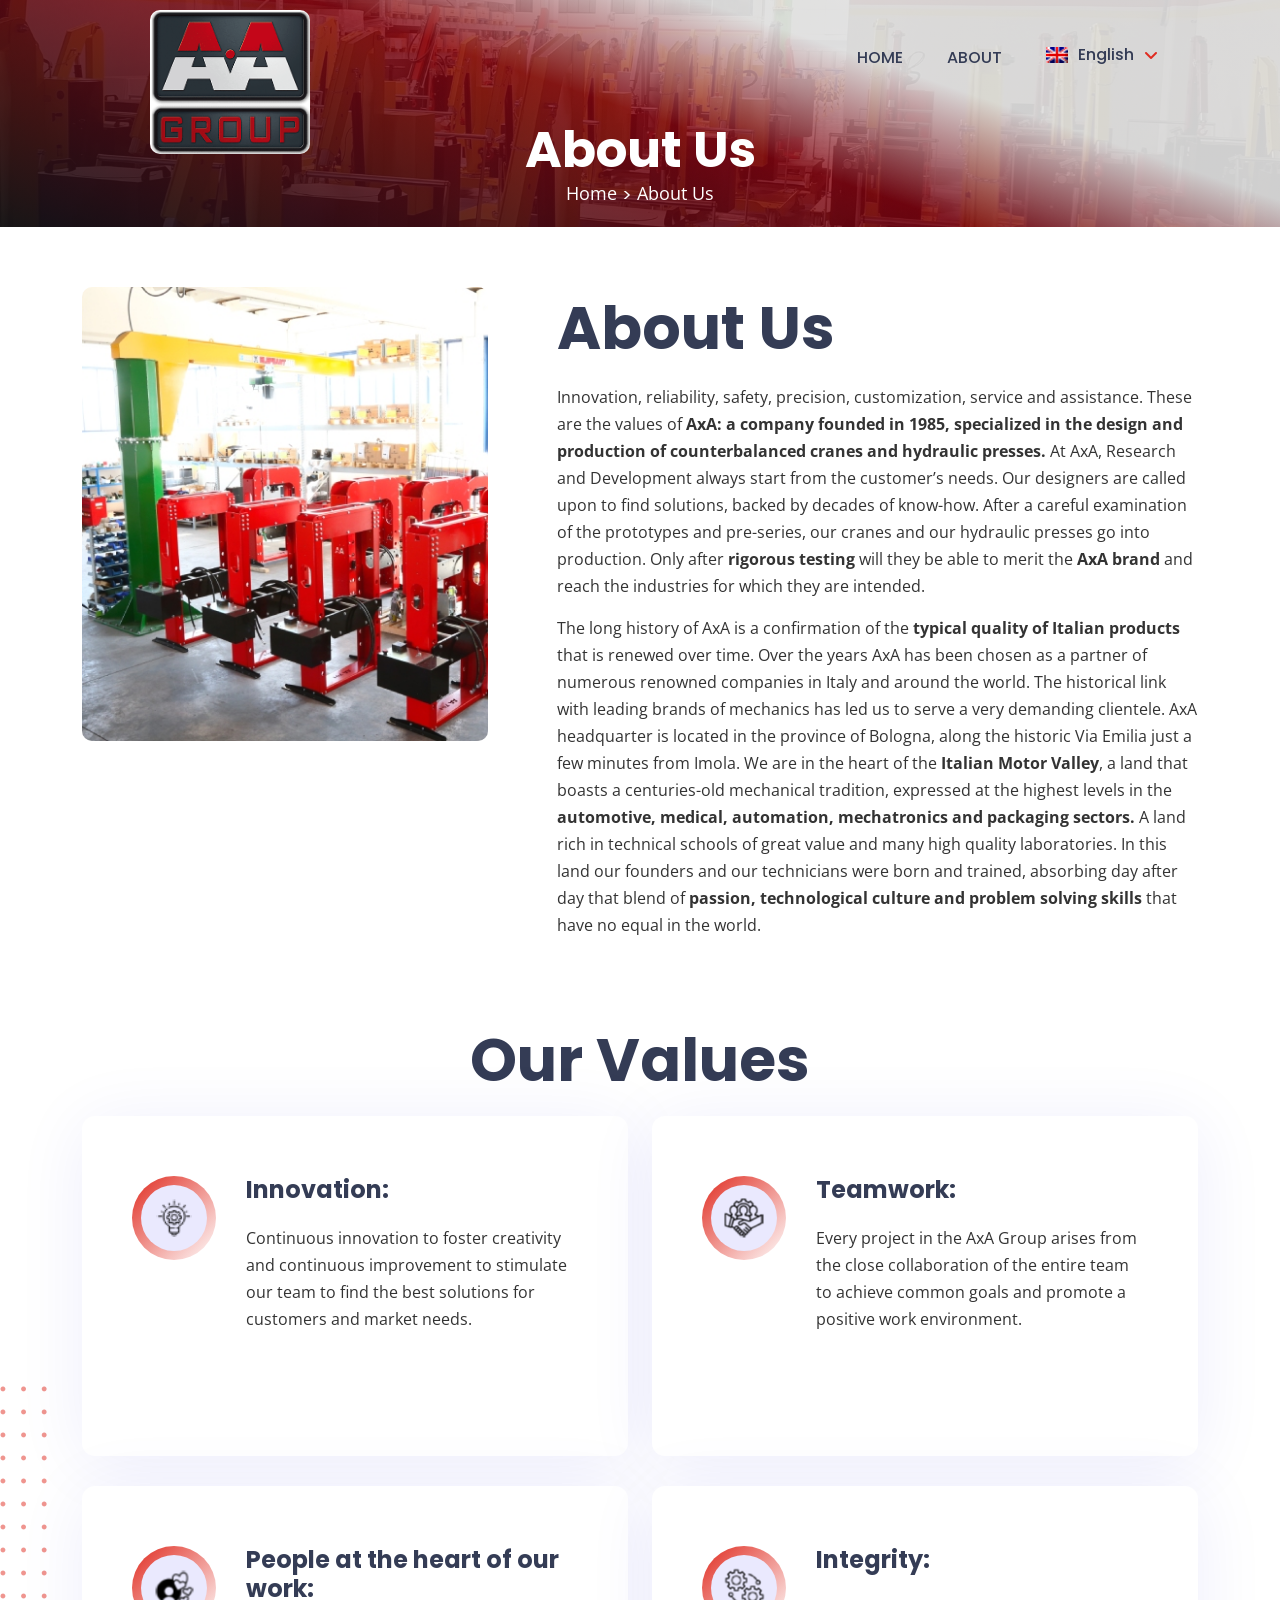
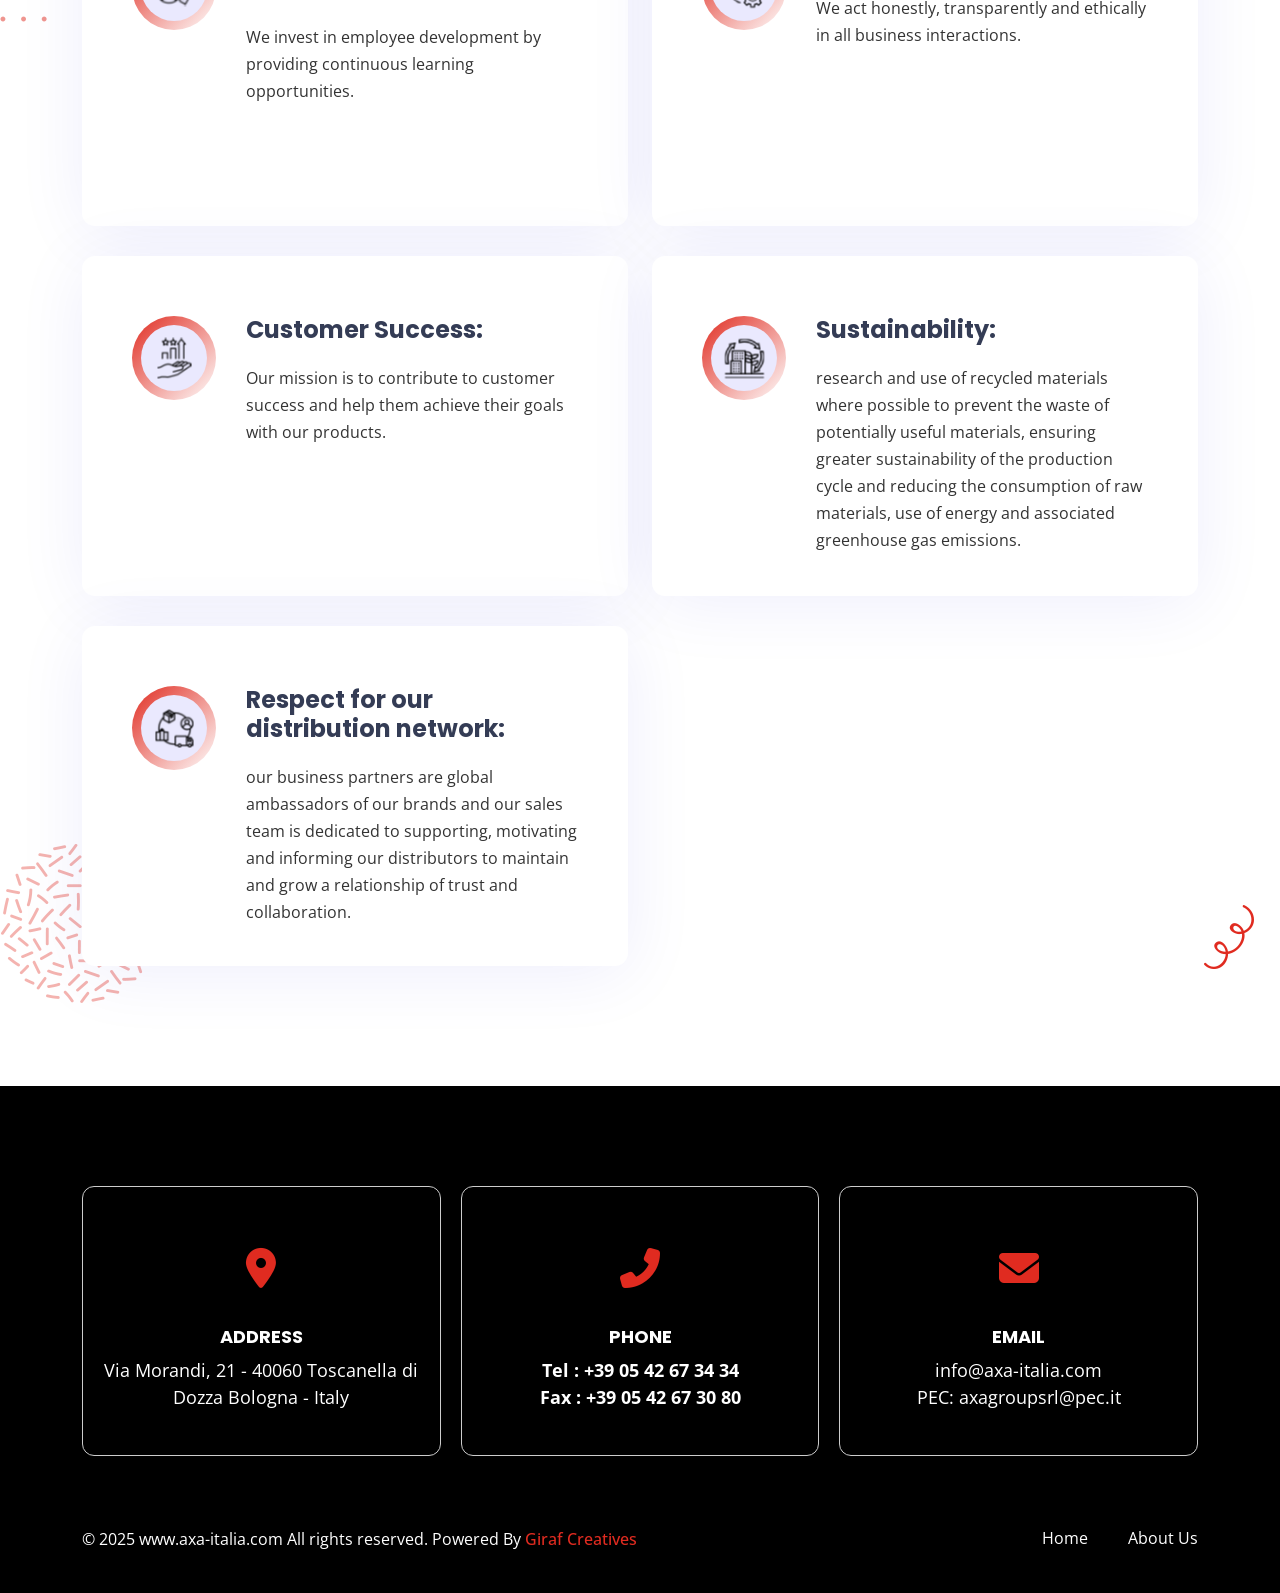
==== commit 80c354a6: "demo" ====
--- a/about-us.html
+++ b/about-us.html
@@ -163,7 +163,7 @@
                         <h1 class="title">About Us</h1>
                         <ul class="breadcrumb-list">
                             <li><a href="index.html">Home</a></li>
-                            <li><span>About Us </span></li>
+                            <li><span> About Us </span></li>
                         </ul>
                     </div>
                     <!-- Breadcrumb Wrapper End -->
@@ -413,11 +413,11 @@
                 <div class="col-12 position-relative">
                     <div class="footer-two-copyright-inner">
                         <p class="order-md-1 order-2"> © 2025 www.axa-italia.com All rights reserved. Powered By <span>
-                                <a href="https://www.giraf.com">Giraf Creatives </a></span></p>
+                                <a href="https://girafcreatives.com/in/" target="_blank">Giraf Creatives </a></span></p>
 
                         <ul class="footer-two-bootm-list order-md-2 order-1">
                             <li><a href="index.html"> Home </a></li>
-                            <li><a> About Us </a></li>
+                            <li><a href="about-us.html"> About Us </a></li>
                         </ul>
                     </div>
                 </div>
--- a/assets/css/style.css
+++ b/assets/css/style.css
@@ -324,7 +324,7 @@
 
 @media only screen and (max-width: 479px) {
   .section-padding {
-    padding: 10px 0 90px 0;
+    padding: 10px 0 50px 0;
   }
 }
 
@@ -8171,6 +8171,7 @@
   border-radius: 13px;
   position: relative;
   background: #fff;
+  height: 290px;
 }
 
 .service-two-single:hover .service-two-thumb-bg::after {
@@ -14148,12 +14149,13 @@
 }
 
 .breadcrumb-list li a:hover {
-  color: #343c55;
+  color: #c40619;
 }
 
 .breadcrumb-list li span {
   font-family: "Open Sans", sans-serif;
   font-weight: 400;
+  color: #fff;
 }
 
 .breadcrumb-three {
@@ -18285,6 +18287,12 @@
 }
 
 @media only screen and (min-width: 1250px) and (max-width: 1370px) {
+
+
+  .service-two-single {
+    height: 340px;
+  }
+
   .about-two-images-thumb {
     top: -50px;
   }
@@ -18322,6 +18330,10 @@
 
 @media only screen and (min-width: 993px) and (max-width: 1249px) {
 
+  .service-two-single {
+    height: 300px;
+  }
+
   .about-two-images-thumb .date {
     font-size: 30px;
   }
@@ -18363,6 +18375,10 @@
 
 @media only screen and (min-width: 768px) and (max-width: 992px) {
 
+  .service-two-single {
+    height: auto;
+  }
+
   .about-two-images-two {
     display: flex;
     justify-content: flex-end;
@@ -18405,6 +18421,19 @@
 }
 
 @media only screen and (max-width: 767px) {
+
+  .service-two-thumb {
+    margin-bottom: 13px;
+  }
+
+  .service-two-single {
+    height: auto;
+    display: flex;
+    justify-content: center;
+    align-items: center;
+    flex-direction: column;
+    text-align: center;
+  }
 
   .about-two-images-two img {
     display: none;
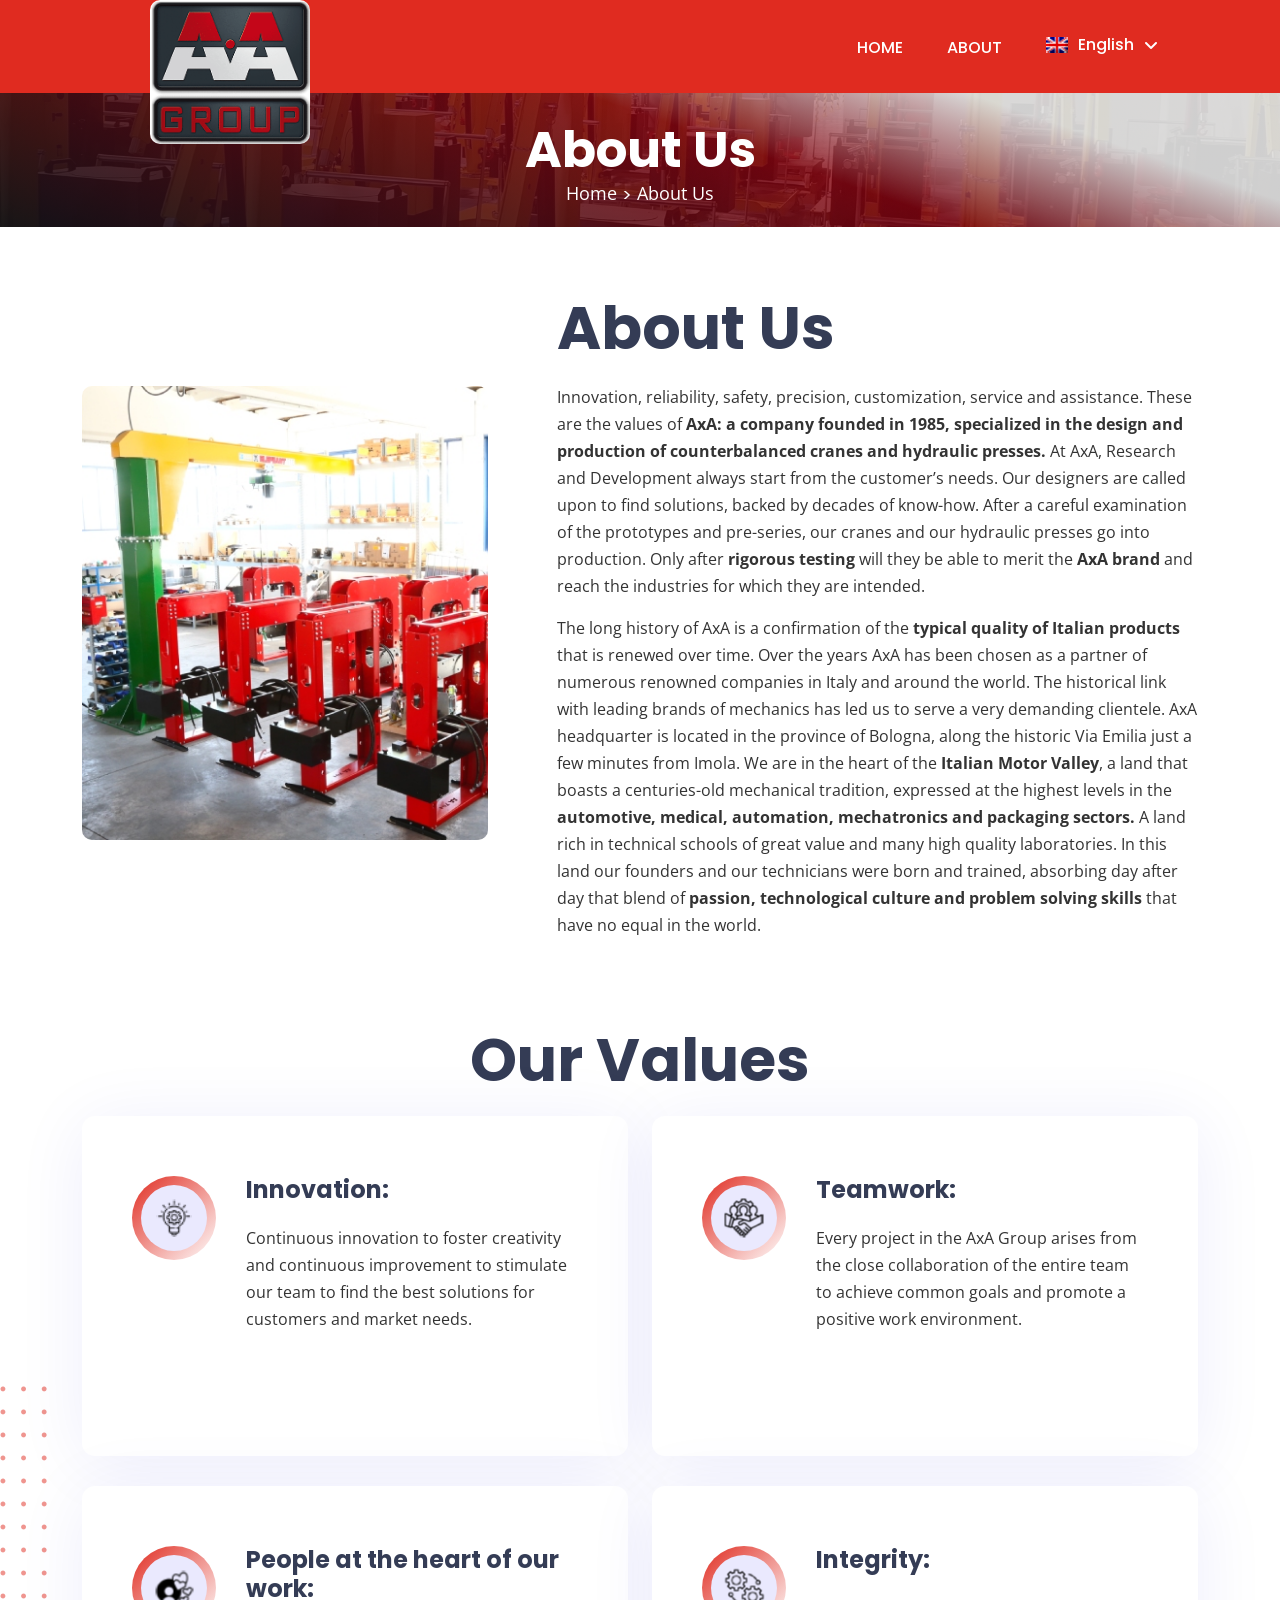
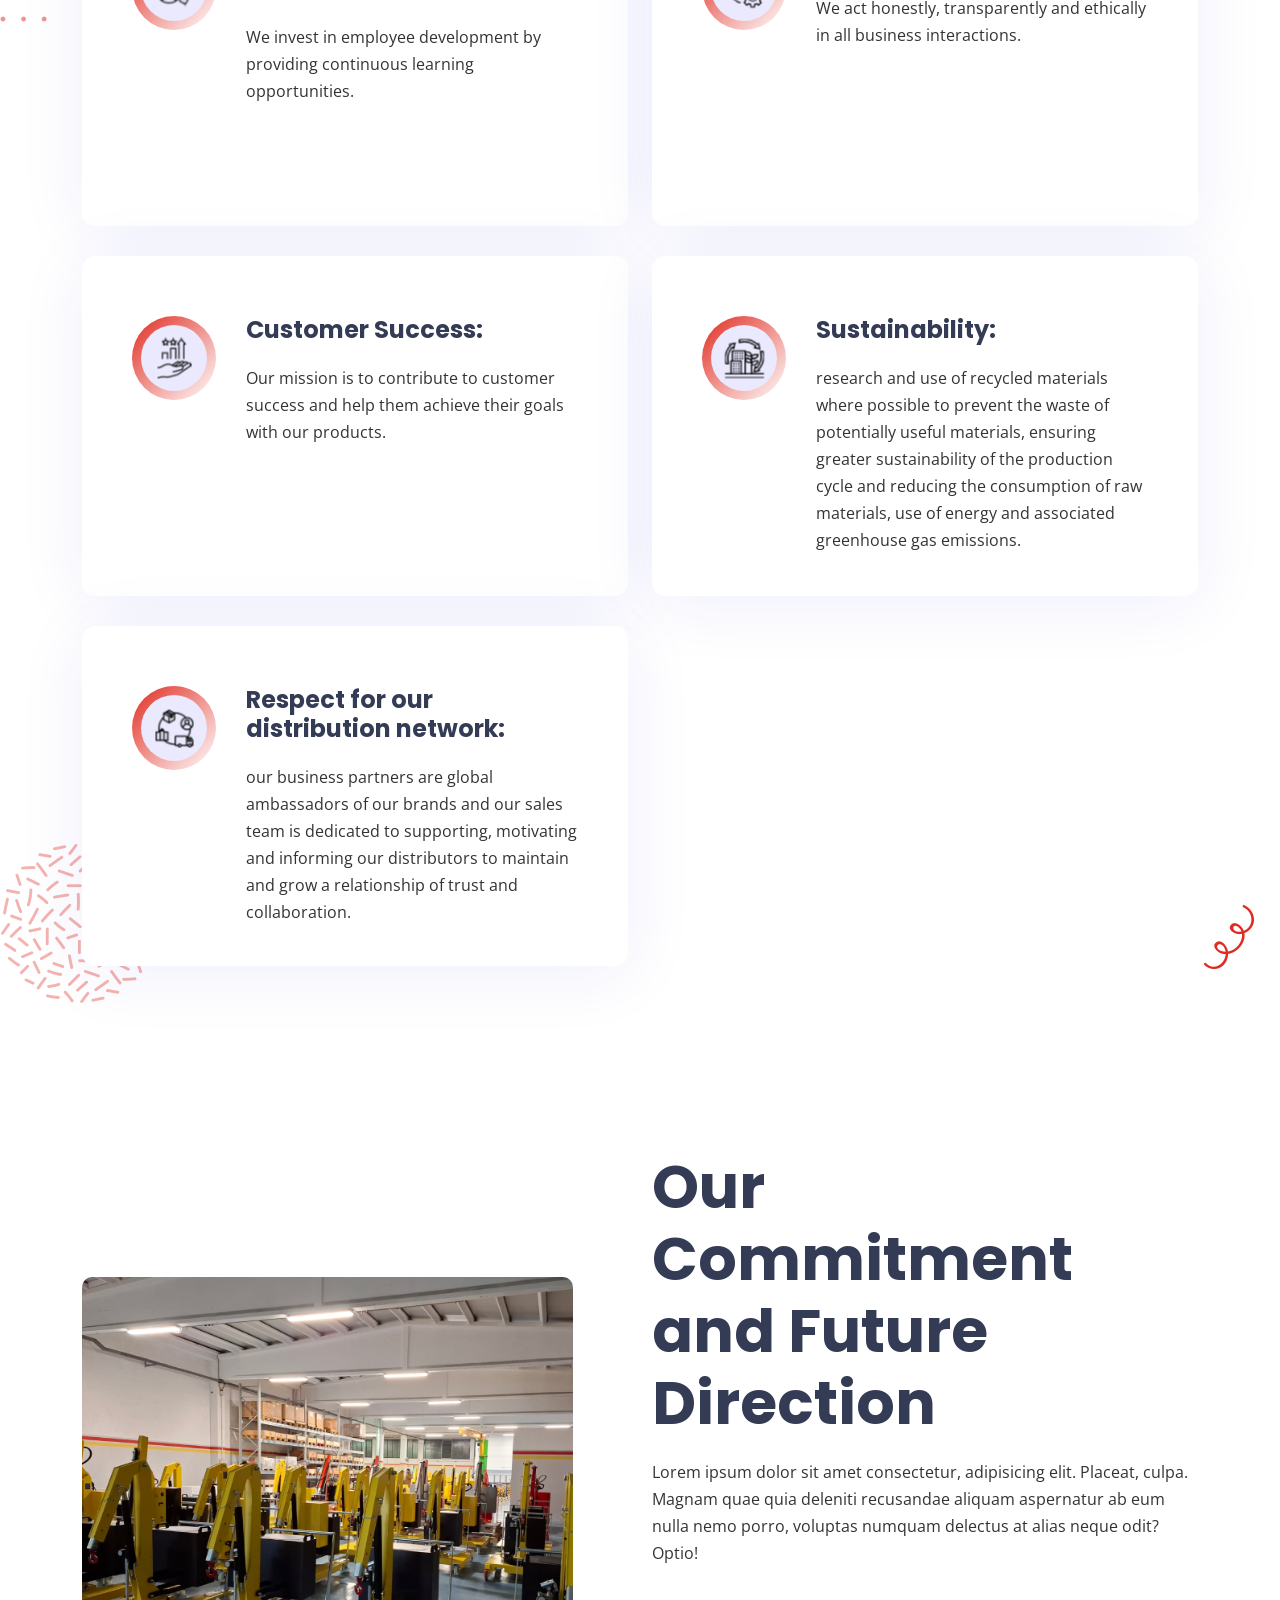
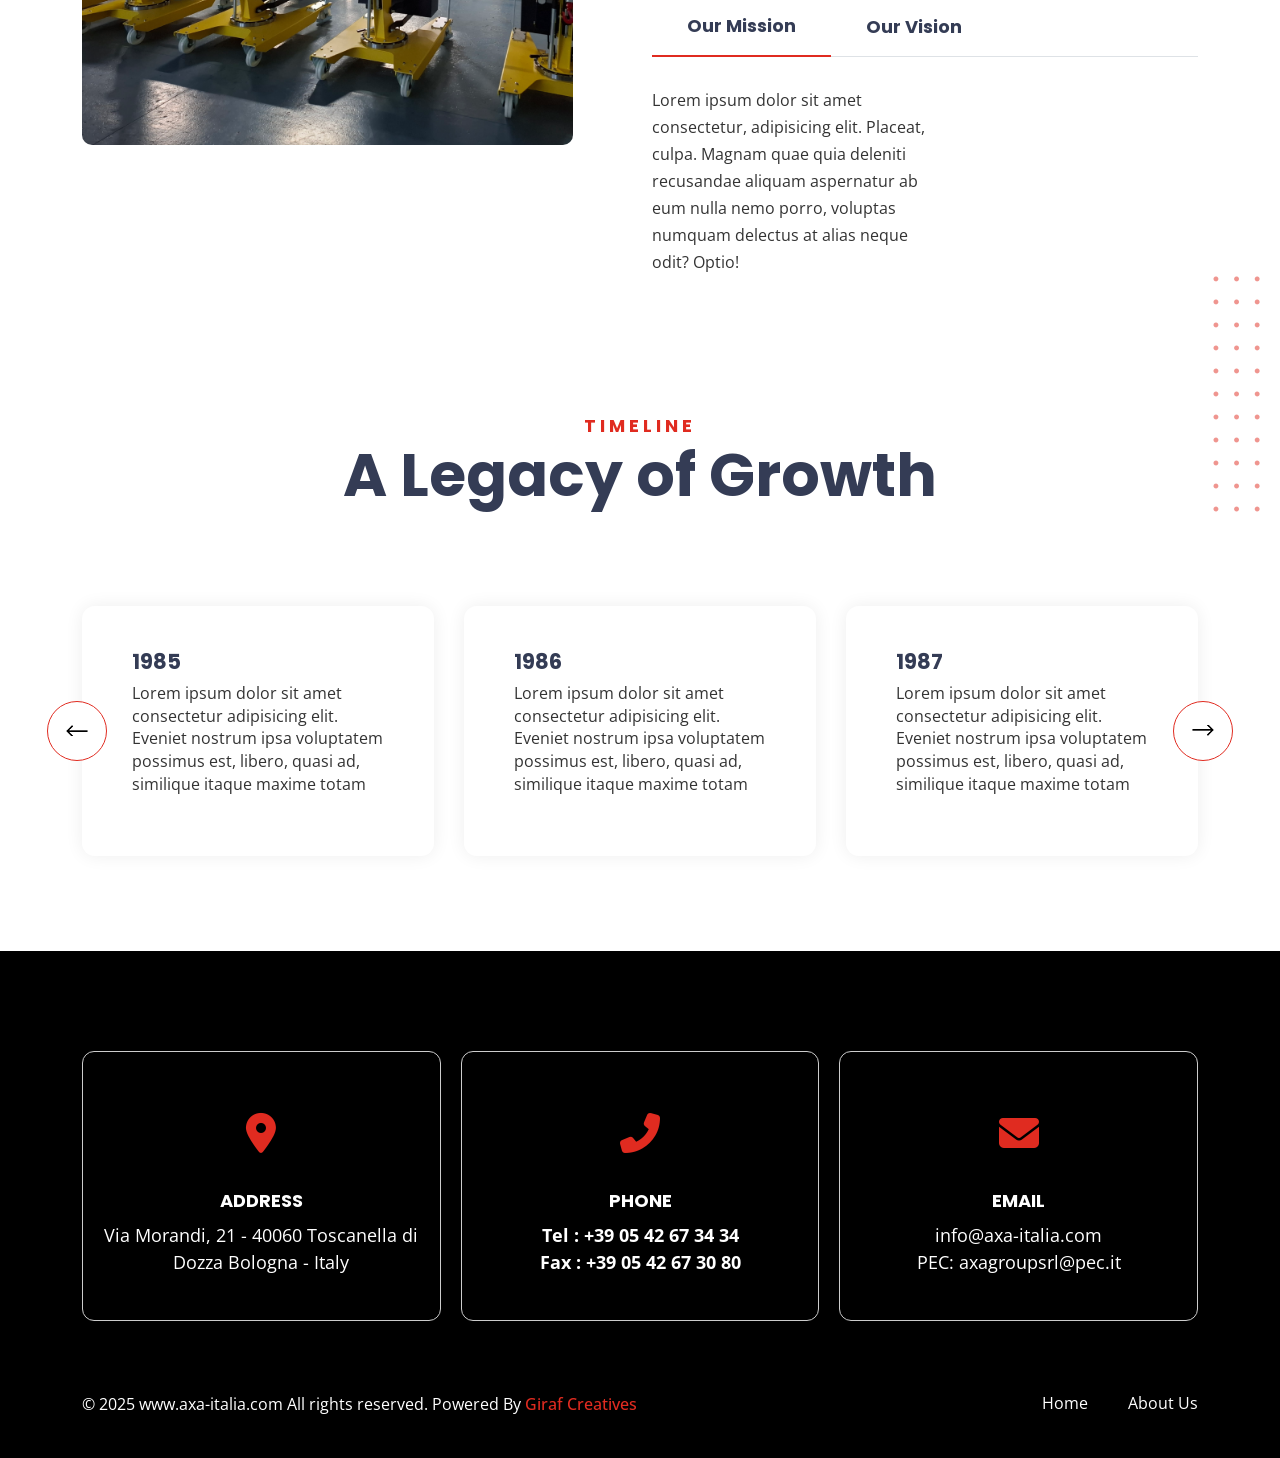
==== commit 140160c0: "mission vision etc" ====
--- a/about-us.html
+++ b/about-us.html
@@ -177,7 +177,7 @@
     <!-- About Creative Section Start -->
     <div class="section-padding about-creative">
         <div class="container">
-            <div class="row">
+            <div class="row align-items-center">
                 <div class="col-lg-5 wow fadeIn" data-wow-duration="1.5s" data-wow-delay=".1s">
                     <!-- About Creative Image Start -->
                     <div class="about-creative-images">
@@ -365,6 +365,177 @@
     </div>
     <!-- Service Two Section Start -->
 
+
+    <!-- About Creative Section Start -->
+    <div class="section-padding about-creative">
+        <div class="container">
+            <div class="row align-items-center">
+                <div class="col-lg-6 wow fadeIn" data-wow-duration="1.5s" data-wow-delay=".1s">
+                    <!-- About Creative Image Start -->
+                    <div class="about-creative-images">
+                        <div class="image-one">
+                            <img src="assets/images/about/creative-two.png" alt="AboutImage">
+                        </div>
+                    </div>
+                    <!-- About Creative Image End -->
+                </div>
+                <div class="col-lg-6 wow fadeIn" data-wow-duration="1.5s" data-wow-delay=".3s">
+                    <div class="about-creative-details">
+                        <!-- Heading Start -->
+                        <div class="heading-one">
+                            <h2 class="heading-one-title"> Our Commitment and Future Direction </h2>
+                            <p> Lorem ipsum dolor sit amet consectetur, adipisicing elit. Placeat, culpa. Magnam quae
+                                quia deleniti recusandae aliquam aspernatur ab eum nulla nemo porro, voluptas numquam
+                                delectus at alias neque odit? Optio!</p>
+                        </div>
+                        <!-- Heading End -->
+                        <!-- About creative Tab Start -->
+                        <div class="about-creative-tab">
+                            <nav>
+                                <div class="nav nav-tabs" id="nav-tab" role="tablist">
+                                    <button class="nav-link active" id="nav-mission-tab" data-bs-toggle="tab"
+                                        data-bs-target="#nav-mission" type="button" role="tab"
+                                        aria-controls="nav-mission" aria-selected="true">Our Mission</button>
+                                    <button class="nav-link" id="nav-vision-tab" data-bs-toggle="tab"
+                                        data-bs-target="#nav-vision" type="button" role="tab" aria-controls="nav-vision"
+                                        aria-selected="false">Our Vision</button>
+                                </div>
+                            </nav>
+                            <div class="tab-content" id="nav-tabContent">
+                                <div class="tab-pane fade show active" id="nav-mission" role="tabpanel"
+                                    aria-labelledby="nav-mission-tab">
+                                    <div class="nav-content-inner">
+                                        <p> Lorem ipsum dolor sit amet consectetur, adipisicing elit. Placeat, culpa.
+                                            Magnam quae
+                                            quia deleniti recusandae aliquam aspernatur ab eum nulla nemo porro,
+                                            voluptas numquam
+                                            delectus at alias neque odit? Optio!</p>
+                                    </div>
+                                </div>
+                                <div class="tab-pane fade" id="nav-vision" role="tabpanel"
+                                    aria-labelledby="nav-vision-tab">
+                                    <div class="nav-content-inner">
+                                        <p> Lorem ipsum dolor sit amet consectetur, adipisicing elit. Placeat, culpa.
+                                            Magnam quae
+                                            quia deleniti recusandae aliquam aspernatur ab eum nulla nemo porro,
+                                            voluptas numquam
+                                            delectus at alias neque odit? Optio!</p>
+                                    </div>
+                                </div>
+
+                            </div>
+                        </div>
+                        <!-- About Creation Tab End -->
+                    </div>
+                </div>
+            </div>
+        </div>
+    </div>
+    <!-- About Creative Section End -->
+
+    <!-- Timeline -->
+    <div class="section-padding testimonial-two scene">
+        <div class="container">
+            <div class="row">
+                <div class="col-12 wow fadeIn" data-wow-duration="1.5s" data-wow-delay=".1s">
+                    <!-- Heading Start -->
+                    <div class="heading-one">
+                        <span class="heading-one-subtitle">Timeline</span>
+                        <h2 class="heading-one-title">A Legacy of Growth</h2>
+                    </div>
+                    <!-- Heading End -->
+                </div>
+            </div>
+
+            <div class="row">
+                <div class="col-12 position-relative wow fadeIn" data-wow-duration="1.5s" data-wow-delay=".1s">
+                    <div class="testimonialtwo">
+                        <div class="swiper-wrapper">
+                            <div class="swiper-slide">
+                                <!-- Testimonial Two Inner Start -->
+                                <div class="testimonial-two-single">
+
+                                    <div class="user">
+                                        <div class="user-meta">
+                                            <span class="name">1985</span>
+                                        </div>
+                                    </div>
+                                    <p class="text"> Lorem ipsum dolor sit amet consectetur adipisicing elit. Eveniet
+                                        nostrum ipsa voluptatem possimus est, libero, quasi ad, similique itaque maxime
+                                        totam </p>
+                                </div>
+                                <!-- Testimonial Two Inner End -->
+                            </div>
+                            <div class="swiper-slide">
+                                <!-- Testimonial Two Inner Start -->
+                                <div class="testimonial-two-single">
+
+                                    <div class="user">
+                                        <div class="user-meta">
+                                            <span class="name">1986</span>
+                                        </div>
+                                    </div>
+                                    <p class="text"> Lorem ipsum dolor sit amet consectetur adipisicing elit. Eveniet
+                                        nostrum ipsa voluptatem possimus est, libero, quasi ad, similique itaque maxime
+                                        totam </p>
+                                </div>
+                                <!-- Testimonial Two Inner End -->
+                            </div>
+                            <div class="swiper-slide">
+                                <!-- Testimonial Two Inner Start -->
+                                <div class="testimonial-two-single">
+
+                                    <div class="user">
+                                        <div class="user-meta">
+                                            <span class="name">1987</span>
+                                        </div>
+                                    </div>
+                                    <p class="text"> Lorem ipsum dolor sit amet consectetur adipisicing elit. Eveniet
+                                        nostrum ipsa voluptatem possimus est, libero, quasi ad, similique itaque maxime
+                                        totam </p>
+                                </div>
+                                <!-- Testimonial Two Inner End -->
+                            </div>
+                            <div class="swiper-slide">
+                                <!-- Testimonial Two Inner Start -->
+                                <div class="testimonial-two-single">
+
+                                    <div class="user">
+                                        <div class="user-meta">
+                                            <span class="name">1988</span>
+                                        </div>
+                                    </div>
+                                    <p class="text"> Lorem ipsum dolor sit amet consectetur adipisicing elit. Eveniet
+                                        nostrum ipsa voluptatem possimus est, libero, quasi ad, similique itaque maxime
+                                        totam </p>
+                                </div>
+                                <!-- Testimonial Two Inner End -->
+                            </div>
+
+                        </div>
+                    </div>
+                    <div class="testimonial-two-arrow">
+                        <div class="swiper-arrow-long">
+                            <div class="testimonial-slider-button-prev prev-button">
+                                <img class="arrow-1" src="assets/images/slider/arrow-1.png" alt="ArrowImage">
+                                <img class="arrow-2" src="assets/images/slider/arrow-2.png" alt="ArrowImage">
+                            </div>
+                            <div class="testimonial-slider-button-next next-button">
+                                <img class="arrow-1" src="assets/images/slider/arrow-1.png" alt="ArrowImage">
+                                <img class="arrow-2" src="assets/images/slider/arrow-2.png" alt="ArrowImage">
+                            </div>
+                        </div>
+                    </div>
+                </div>
+            </div>
+        </div>
+
+        <div class="shape shape-1" data-depth="0.08">
+            <img src="assets/images/shape/shape-20.png" alt="Shape">
+        </div>
+    </div>
+
+    <!-- Timeline -->
     <!-- Footer Two Start -->
     <div class="footer-two footer-two-bg">
         <div class="container contact-us">
--- a/assets/css/style.css
+++ b/assets/css/style.css
@@ -244,7 +244,7 @@
 
 @media only screen and (min-width: 1800px) {
   .custom-container {
-    margin: 0 100px 0 auto;
+    margin: 0 auto;
     max-width: 80% !important;
   }
 }
@@ -252,7 +252,8 @@
 /* Custom Container */
 @media only screen and (min-width: 1400px) {
   .container {
-    max-width: 1300px;
+    max-width: 70%;
+    margin: 0 auto;
   }
 }
 
@@ -734,6 +735,17 @@
   position: relative;
 }
 
+.slider-one {
+  height: 100vh;
+  padding-top: 140px;
+  position: relative;
+  background: url(../images/hero-bg.jpg);
+  background-repeat: no-repeat;
+  background-size: cover;
+  width: 100%;
+  background-position: center;
+}
+
 @media only screen and (max-width: 767px) {
   .btn-style-two {
     padding: 16px 30px;
@@ -1244,11 +1256,11 @@
 }
 
 .header-wrapper-two .hamburger_button span {
-  background: #E02B20;
+  background: #fff;
 }
 
 .header-wrapper-two .hamburger_button:hover span {
-  background: #E02B20;
+  background: #fff;
 }
 
 .offcanvas {
@@ -1318,7 +1330,7 @@
   line-height: 120px;
   cursor: pointer;
   font-weight: 500;
-  color: #343c55;
+  color: #fff;
   position: relative;
   transition: 0.3s;
 }
@@ -1337,6 +1349,10 @@
   align-items: center;
 }
 
+.main-menu .has-children a:hover {
+  color: #fff !important;
+}
+
 .main-menu .has-children a img {
   margin: 0 10px 0 0;
   width: 22px;
@@ -1345,7 +1361,7 @@
 .main-menu .has-children a i {
   margin: 0 0px 0 10px;
   font-size: 16px;
-  color: #e02b20;
+  color: #fff;
 }
 
 
@@ -1355,8 +1371,7 @@
 
 .main-menu .has-children>.sub-menu {
   position: absolute;
-  background: #ffffff;
-  box-shadow: 0 0 6px -3px;
+  background: #e02b20;
   width: 230px;
   transform-origin: 0 0 0;
   transform: scaleY(0);
@@ -1364,7 +1379,6 @@
   z-index: 9;
   padding-left: 0;
   top: 100%;
-  border-bottom: 2px solid #322fb3;
   padding: 0px;
 }
 
@@ -1380,7 +1394,7 @@
   padding: 12px 20px;
   font-weight: 500;
   font-size: 16px;
-  color: #000;
+  color: #fff;
   text-transform: uppercase;
   display: block;
 }
@@ -1581,7 +1595,7 @@
   width: 100%;
   z-index: 999;
   margin-top: 0px;
-  background-color: #ffffff;
+  background-color: #dc1919;
   box-shadow: 10px 0px 49px rgba(25, 7, 89, 0.08);
   transition: 0.3s;
   padding: 10px 0;
@@ -1593,7 +1607,7 @@
 }
 
 .sticky-header.sticky .main-menu>ul>li>a {
-  line-height: 70px;
+  line-height: 20px;
 }
 
 .sticky-header.sticky .social-icon li a {
@@ -1719,11 +1733,11 @@
 
 /* Header Four  */
 .header-four {
-  margin-top: 10px;
+  margin-top: 0px;
   position: fixed;
   width: 100%;
   z-index: 999;
-  /* background: #ffffff; */
+  background: #e02b20;
   padding: 10px 0;
 }
 
@@ -1801,7 +1815,7 @@
 }
 
 .header-four .main-menu>ul>li>a {
-  line-height: 100px;
+  line-height: 40px;
 }
 
 @media only screen and (min-width: 992px) and (max-width: 1199px) {
@@ -1811,7 +1825,7 @@
 }
 
 .header-four .main-menu>ul>li>a:hover {
-  color: #E02B20;
+  color: #fff !important;
 }
 
 .header-four.sticky .header-top {
@@ -2117,6 +2131,7 @@
   overflow: hidden;
   display: flex;
   align-items: center;
+  justify-content: center;
 }
 
 @media only screen and (min-width: 1550px) and (max-width: 1699px) {
@@ -2188,7 +2203,7 @@
 .sliderone-content {
   display: flex;
   align-items: center;
-  justify-content: space-between;
+  justify-content: center;
   position: relative;
 }
 
@@ -2215,9 +2230,10 @@
 
 .sliderone-content .slider-content {
   flex: 0 0 auto;
-  width: 42%;
+  width: 100%;
   padding: 0 15px;
   z-index: 3;
+  text-align: center;
 }
 
 @media only screen and (min-width: 1550px) and (max-width: 1699px) {
@@ -2262,7 +2278,6 @@
   text-transform: uppercase;
   font-weight: 700;
   color: #ffffff;
-  display: flex;
   margin-bottom: 5px;
 }
 
@@ -2323,8 +2338,6 @@
 .sliderone-content .slider-content .call {
   display: flex;
   flex-direction: column;
-  position: absolute;
-  bottom: 0px;
 }
 
 @media only screen and (min-width: 768px) and (max-width: 991px) {
@@ -2722,7 +2735,7 @@
 
   .sliderone-slingle {
     height: 960px;
-    justify-content: flex-end;
+    justify-content: center;
   }
 
   .sliderone .button-container {
@@ -6590,7 +6603,6 @@
 }
 
 .about-creative-tab .nav-content-inner p {
-  max-width: 303px;
   width: 100%;
   margin-bottom: 0;
 }
@@ -10290,7 +10302,7 @@
 .testimonial-two-single {
   box-shadow: 0px 0px 18px 0px rgba(0, 0, 0, 0.07);
   border-radius: 13px;
-  padding: 0 50px 50px;
+  padding: 40px 50px 50px;
 }
 
 .testimonial-two-single .quote {
@@ -10304,10 +10316,10 @@
 }
 
 .testimonial-two-single .text {
-  font-style: italic;
-  font-size: 21px;
+  font-size: 16px;
   line-height: 1.42;
-  margin-bottom: 40px;
+  margin-bottom: 10px;
+  text-align: left;
 }
 
 @media only screen and (max-width: 767px) {
@@ -10318,8 +10330,9 @@
 
 .testimonial-two-single .user {
   display: flex;
-  justify-content: center;
+  justify-content: flex-start;
   gap: 20px;
+  text-align: left;
 }
 
 .testimonial-two-single .user-meta {
@@ -14022,7 +14035,7 @@
 
 @media only screen and (min-width: 768px) and (max-width: 991px) {
   .breadcrumb {
-    height: auto;
+    height: 220px;
   }
 }
 
@@ -14034,7 +14047,7 @@
 
 @media only screen and (max-width: 479px) {
   .breadcrumb {
-    height: auto;
+    height: 220px;
   }
 }
 
@@ -18251,7 +18264,7 @@
   }
 
   .logo-2 {
-    width: 230px;
+    width: 190px;
     padding: 5px;
   }
 }
@@ -18421,6 +18434,10 @@
 }
 
 @media only screen and (max-width: 767px) {
+
+  .testimonial-two-single {
+    padding: 30px 30px 20px;
+  }
 
   .service-two-thumb {
     margin-bottom: 13px;
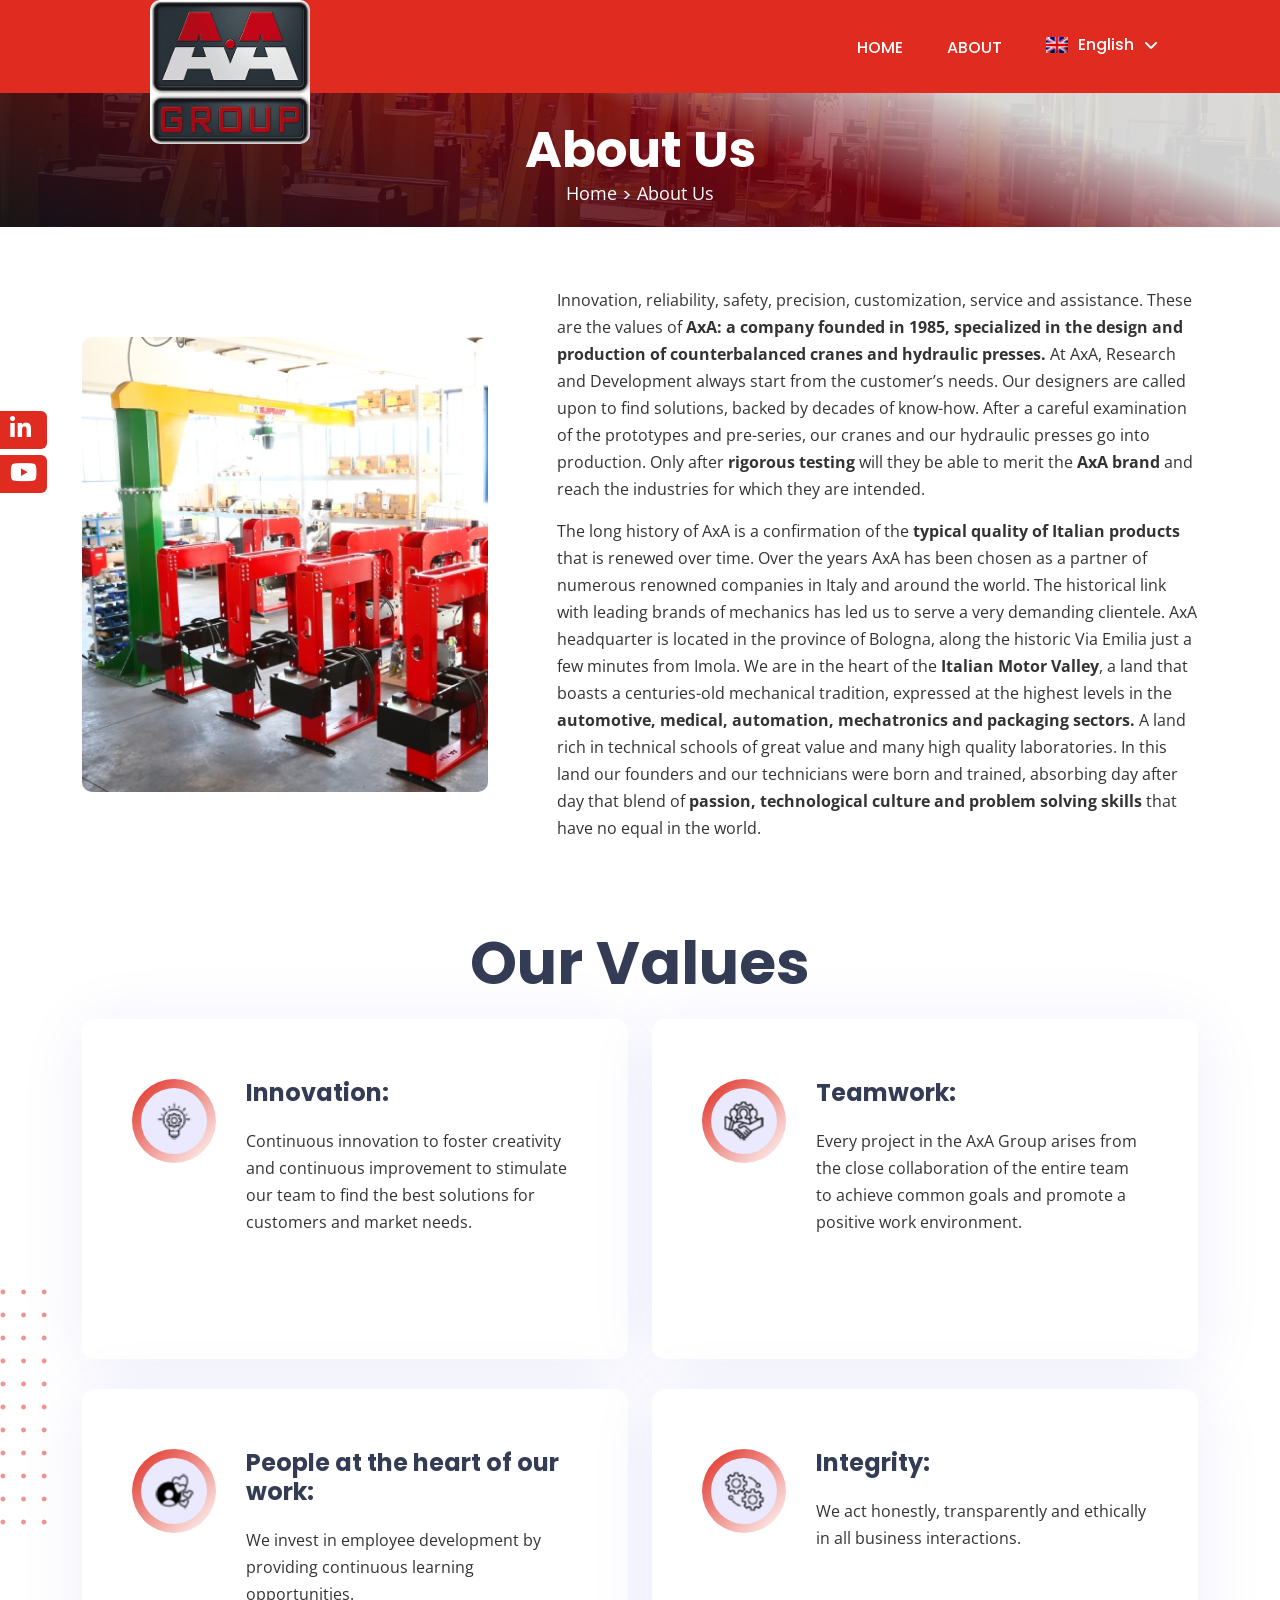
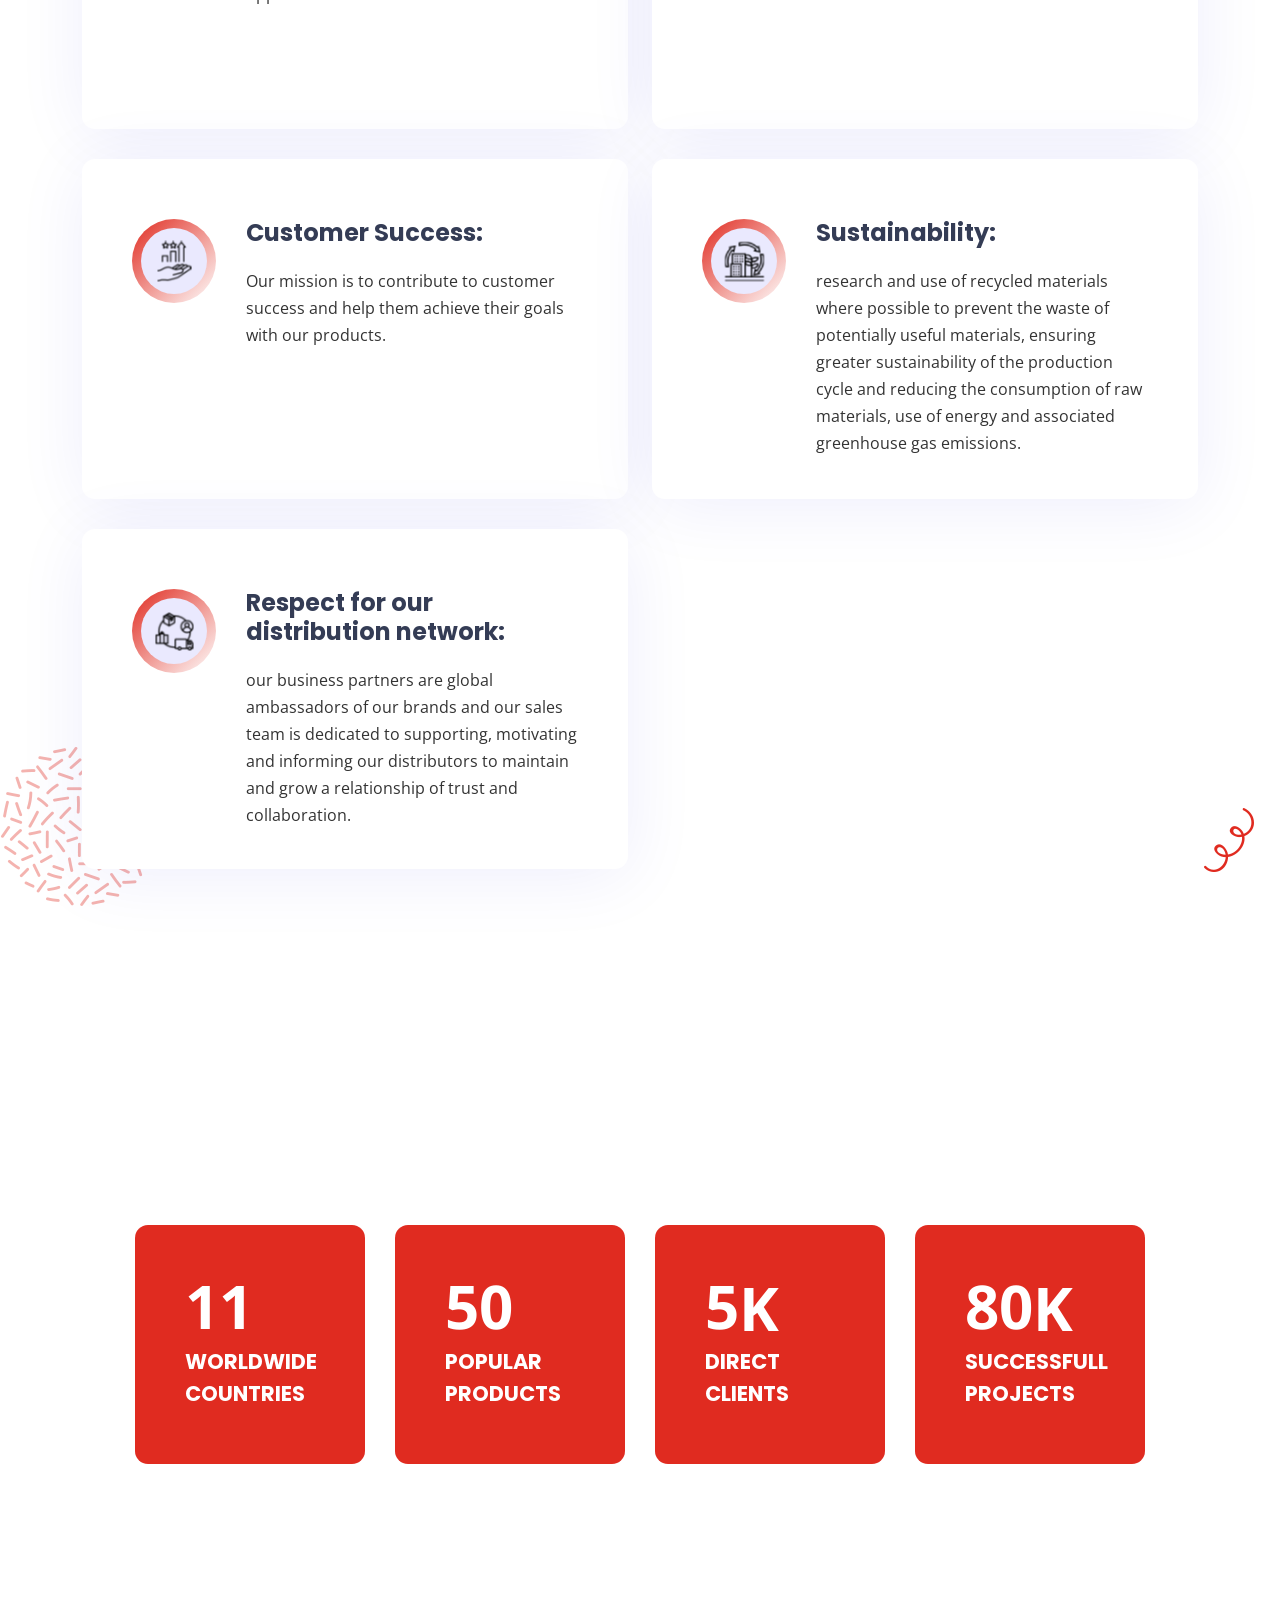
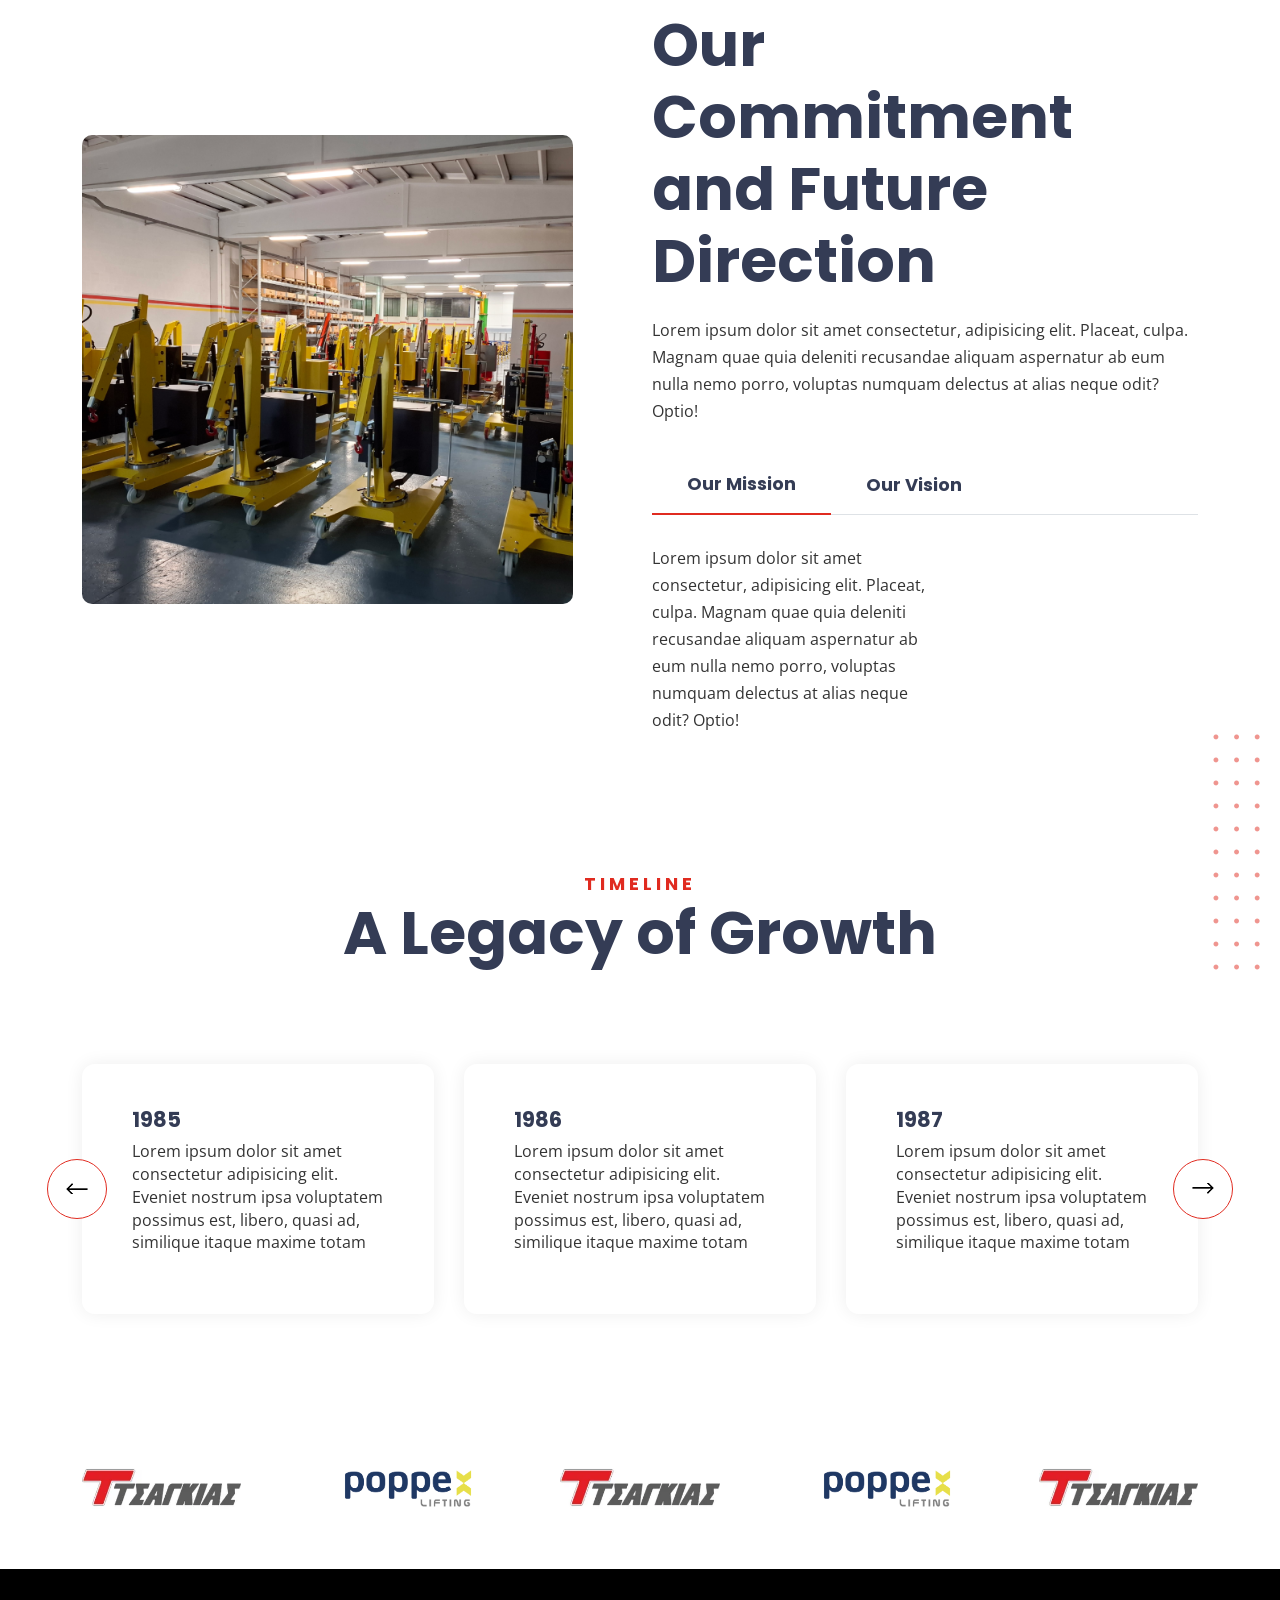
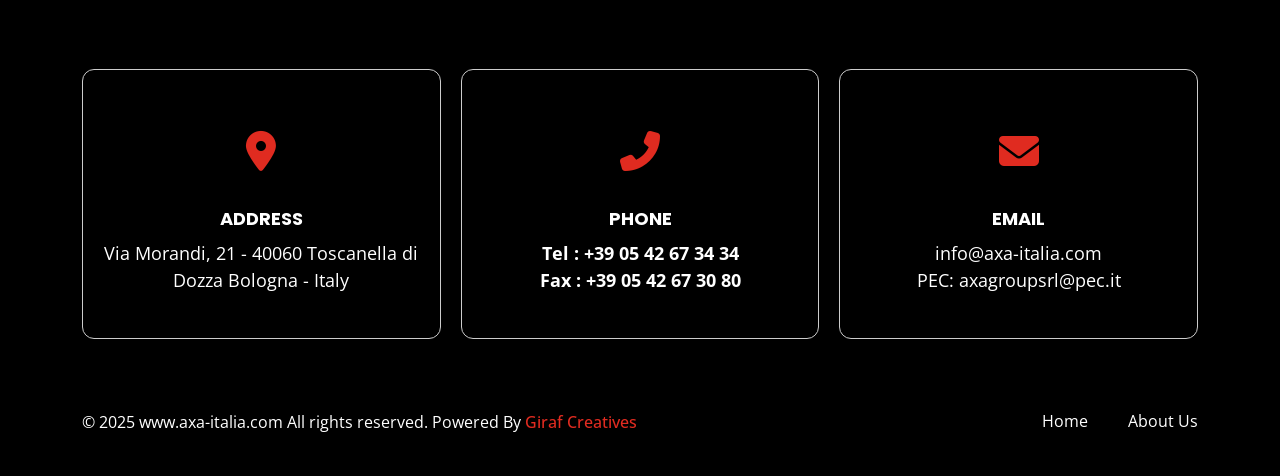
==== commit daa9de20: "count" ====
--- a/about-us.html
+++ b/about-us.html
@@ -170,6 +170,16 @@
                 </div>
             </div>
         </div>
+
+        <div class="sliderbg-1">
+
+            <ul class="sliderone-social">
+                <li><a href="https://www.linkedin.com/company/axa-group-srl/" target="_blank"><i
+                            class="fab fa-linkedin-in"></i></a></li>
+                <li><a href="https://www.youtube.com/@flexliftingcranesenglishch7034" target="_blank"><i
+                            class="fab fa-youtube"></i></a></li>
+            </ul>
+        </div>
     </div>
     <!-- Breadcrumb Section End -->
 
@@ -191,7 +201,6 @@
                     <div class="about-creative-details">
                         <!-- Heading Start -->
                         <div class="heading-one">
-                            <h2 class="heading-one-title"> About Us </h2>
                             <p> Innovation, reliability, safety, precision, customization, service and assistance. These
                                 are the values of <b> AxA: a company founded in 1985, specialized in the design and
                                     production of counterbalanced cranes and hydraulic presses.</b> At AxA, Research and
@@ -364,7 +373,57 @@
         </div>
     </div>
     <!-- Service Two Section Start -->
-
+    <!-- Funfact Section Start -->
+    <div class="section-padding funfact">
+        <div class="container">
+            <div class="row">
+                <div class="col-md-12 wow fadeIn" data-wow-duration="1.5s" data-wow-delay=".1s">
+                    <!-- Heading Start -->
+                    <div class="heading-one">
+                        <h2 class="heading-one-title">We Are Leading The Industry</h2>
+                        <p class="text-center"> Lorem, ipsum dolor sit amet consectetur adipisicing elit. Cum,
+                            aspernatur
+                            facere hic
+                            adipisci ipsum soluta <br> et recusandae corporis cumque nostrum. Soluta omnis quod
+                            explicabo
+                            qui. Dolore, quos. Hic, corporis quas.</p>
+                    </div>
+                    <!-- Heading End -->
+                </div>
+                <div class="col-md-12">
+                    <div class="about-counter">
+                        <div class="about-counter-2 wow fadeIn" data-wow-duration="1.5s" data-wow-delay=".1s">
+                            <div class="funfact-inner">
+                                <span class="odometer" data-count-to="11"></span>
+                            </div>
+                            <span class="about-counter-title">Worldwide <br> Countries</span>
+                        </div>
+                        <div class="about-counter-2 wow fadeIn" data-wow-duration="1.5s" data-wow-delay=".3s">
+                            <div class="funfact-inner">
+                                <span class="odometer" data-count-to="50"></span>
+                            </div>
+                            <span class="about-counter-title">Popular <br> Products</span>
+                        </div>
+                        <div class="about-counter-2 wow fadeIn" data-wow-duration="1.5s" data-wow-delay=".1s">
+                            <div class="funfact-inner">
+                                <span class="odometer" data-count-to="5"></span>
+                                <span class="niktext">K</span>
+                            </div>
+                            <span class="about-counter-title">Direct <br> Clients</span>
+                        </div>
+                        <div class="about-counter-2 wow fadeIn" data-wow-duration="1.5s" data-wow-delay=".3s">
+                            <div class="funfact-inner">
+                                <span class="odometer" data-count-to="80"></span>
+                                <span class="niktext">K</span>
+                            </div>
+                            <span class="about-counter-title">Successfull <br> Projects</span>
+                        </div>
+                    </div>
+                </div>
+            </div>
+        </div>
+    </div>
+    <!-- Funfact Section End -->
 
     <!-- About Creative Section Start -->
     <div class="section-padding about-creative">
@@ -534,8 +593,115 @@
             <img src="assets/images/shape/shape-20.png" alt="Shape">
         </div>
     </div>
-
     <!-- Timeline -->
+
+
+    <!-- Brand Section Start -->
+    <div class="brand-three">
+        <div class="container">
+            <div class="row">
+                <div class="col-12 wow fadeInUp" data-wow-duration="1.5s" data-wow-delay=".1s">
+                    <div class="brand-slider brand-style swiper">
+                        <div class="swiper-wrapper">
+                            <div class="swiper-slide">
+                                <!-- Single Brand Start -->
+                                <a class="brand-after" href="#"><img src="assets/images/brands/tteak.webp"
+                                        alt="Brand-Image"></a>
+                                <a class="brand-before" href="#"><img src="assets/images/brands/tteak.webp"
+                                        alt="Brand-Image"></a>
+                                <!-- Single Brand End -->
+                            </div>
+                            <div class="swiper-slide">
+                                <!-- Single Brand Start -->
+                                <a class="brand-after" href="#"><img src="assets/images/brands/Poppe-Lifting-color.webp"
+                                        alt="Brand-Image"></a>
+                                <a class="brand-before" href="#"><img
+                                        src="assets/images/brands/Poppe-Lifting-color.webp" alt="Brand-Image"></a>
+                                <!-- Single Brand End -->
+                            </div>
+                            <div class="swiper-slide">
+                                <!-- Single Brand Start -->
+                                <a class="brand-after" href="#"><img src="assets/images/brands/tteak.webp"
+                                        alt="Brand-Image"></a>
+                                <a class="brand-before" href="#"><img src="assets/images/brands/tteak.webp"
+                                        alt="Brand-Image"></a>
+                                <!-- Single Brand End -->
+                            </div>
+                            <div class="swiper-slide">
+                                <!-- Single Brand Start -->
+                                <a class="brand-after" href="#"><img src="assets/images/brands/Poppe-Lifting-color.webp"
+                                        alt="Brand-Image"></a>
+                                <a class="brand-before" href="#"><img
+                                        src="assets/images/brands/Poppe-Lifting-color.webp" alt="Brand-Image"></a>
+                                <!-- Single Brand End -->
+                            </div>
+                            <div class="swiper-slide">
+                                <!-- Single Brand Start -->
+                                <a class="brand-after" href="#"><img src="assets/images/brands/tteak.webp"
+                                        alt="Brand-Image"></a>
+                                <a class="brand-before" href="#"><img src="assets/images/brands/tteak.webp"
+                                        alt="Brand-Image"></a>
+                                <!-- Single Brand End -->
+                            </div>
+                            <div class="swiper-slide">
+                                <!-- Single Brand Start -->
+                                <a class="brand-after" href="#"><img src="assets/images/brands/Poppe-Lifting-color.webp"
+                                        alt="Brand-Image"></a>
+                                <a class="brand-before" href="#"><img
+                                        src="assets/images/brands/Poppe-Lifting-color.webp" alt="Brand-Image"></a>
+                                <!-- Single Brand End -->
+                            </div>
+                            <div class="swiper-slide">
+                                <!-- Single Brand Start -->
+                                <a class="brand-after" href="#"><img src="assets/images/brands/tteak.webp"
+                                        alt="Brand-Image"></a>
+                                <a class="brand-before" href="#"><img src="assets/images/brands/tteak.webp"
+                                        alt="Brand-Image"></a>
+                                <!-- Single Brand End -->
+                            </div>
+                            <div class="swiper-slide">
+                                <!-- Single Brand Start -->
+                                <a class="brand-after" href="#"><img src="assets/images/brands/Poppe-Lifting-color.webp"
+                                        alt="Brand-Image"></a>
+                                <a class="brand-before" href="#"><img
+                                        src="assets/images/brands/Poppe-Lifting-color.webp" alt="Brand-Image"></a>
+                                <!-- Single Brand End -->
+                            </div>
+                            <div class="swiper-slide">
+                                <!-- Single Brand Start -->
+                                <a class="brand-after" href="#"><img src="assets/images/brands/tteak.webp"
+                                        alt="Brand-Image"></a>
+                                <a class="brand-before" href="#"><img src="assets/images/brands/tteak.webp"
+                                        alt="Brand-Image"></a>
+                                <!-- Single Brand End -->
+                            </div>
+                            <div class="swiper-slide">
+                                <!-- Single Brand Start -->
+                                <a class="brand-after" href="#"><img src="assets/images/brands/Poppe-Lifting-color.webp"
+                                        alt="Brand-Image"></a>
+                                <a class="brand-before" href="#"><img
+                                        src="assets/images/brands/Poppe-Lifting-color.webp" alt="Brand-Image"></a>
+                                <!-- Single Brand End -->
+                            </div>
+
+                        </div>
+                    </div>
+                </div>
+            </div>
+        </div>
+        <div class="shape shape-1">
+            <img src="assets/images/shape/shape-15.png" alt="Shape">
+        </div>
+        <div class="shape shape-2">
+            <img src="assets/images/shape/shape-16.png" alt="Shape">
+        </div>
+        <div class="shape shape-3">
+            <img src="assets/images/shape/shape-2.png" alt="Shape">
+        </div>
+    </div>
+    <!-- Brand Section End -->
+
+
     <!-- Footer Two Start -->
     <div class="footer-two footer-two-bg">
         <div class="container contact-us">
--- a/assets/css/style.css
+++ b/assets/css/style.css
@@ -909,9 +909,11 @@
   z-index: 9;
 }
 
+
+
 .rotate-title.rotate-left {
   transform: rotate(270deg);
-  left: -300px;
+  left: -180px;
 }
 
 @media only screen and (min-width: 1550px) and (max-width: 1699px) {
@@ -1593,7 +1595,7 @@
   top: 0;
   left: 0;
   width: 100%;
-  z-index: 999;
+  z-index: 9999;
   margin-top: 0px;
   background-color: #dc1919;
   box-shadow: 10px 0px 49px rgba(25, 7, 89, 0.08);
@@ -2998,34 +3000,55 @@
   }
 }
 
+
+
+@media only screen and (min-width: 1550px) and (max-width: 1699px) {
+  .sliderbg-1 .sliderone-social {
+    left: 15px;
+  }
+}
+
+@media only screen and (min-width: 1300px) and (max-width: 1549px) {
+  .sliderbg-1 .sliderone-social {
+    left: 15px;
+  }
+}
+
+@media only screen and (min-width: 130px) and (max-width: 1299px) {
+  .sliderbg-1 .sliderone-social {
+    display: none;
+  }
+}
+
 .sliderbg-1 .sliderone-social {
-  position: absolute;
+  position: fixed;
   top: 50%;
-  left: 60px;
+  left: 0px;
   transform: translateY(-50%);
   display: flex;
   align-items: center;
   flex-direction: column;
   z-index: 5;
-  row-gap: 30px;
-}
-
-@media only screen and (min-width: 1550px) and (max-width: 1699px) {
-  .sliderbg-1 .sliderone-social {
-    left: 15px;
-  }
-}
-
-@media only screen and (min-width: 1300px) and (max-width: 1549px) {
-  .sliderbg-1 .sliderone-social {
-    left: 15px;
-  }
-}
-
-@media only screen and (min-width: 130px) and (max-width: 1299px) {
-  .sliderbg-1 .sliderone-social {
-    display: none;
-  }
+  row-gap: 0;
+
+}
+
+.sliderbg-1 .sliderone-social li {
+  background: #e02b20;
+  list-style-type: none;
+  height: 38px;
+  margin: 5px 0px 1px 0px;
+  transition: all 0.25s ease-in-out;
+  cursor: pointer;
+  left: -40px;
+  width: 35px;
+  position: relative;
+  padding: 0 37px 0 50px;
+  border-radius: 0px 6px 6px 0px;
+}
+
+.sliderbg-1 .sliderone-social li:hover {
+  margin-right: -80px;
 }
 
 .sliderbg-1 .sliderone-social li a {
@@ -3033,9 +3056,12 @@
   font-size: 24px;
 }
 
+
 .sliderbg-1 .sliderone-social li a:hover {
-  color: #E02B20;
-}
+  color: #ccc;
+}
+
+
 
 /* Slider Two Style Start */
 .slider-two {
@@ -3170,6 +3196,17 @@
 }
 
 @media only screen and (min-width: 768px) and (max-width: 991px) {
+
+  .sliderbg-1 .sliderone-social li a {
+    font-size: 20px;
+  }
+
+  .sliderbg-1 .sliderone-social li {
+    height: 33px;
+    left: -30px;
+    padding: 0 31px 0 36px;
+  }
+
   .slider-two {
     height: 945px;
   }
@@ -3180,6 +3217,10 @@
 }
 
 @media only screen and (max-width: 767px) {
+  .sliderbg-1 .sliderone-social {
+    display: none;
+  }
+
   .slider-two {
     height: 850px;
   }
@@ -6064,6 +6105,11 @@
 
 @media only screen and (max-width: 479px) {}
 
+.about-two-images-thumb.handshake {
+  -webkit-animation: moveupdown1 4s infinite linear !important;
+  animation: moveupdown1 4s infinite linear !important;
+}
+
 .about-two-images-thumb {
   background-color: #322fb3;
   color: #ffffff;
@@ -6074,6 +6120,12 @@
   flex-direction: column;
   top: 60px;
   left: -40px;
+  /* transition: transform 0.5s ease;
+  transform-style: preserve-3d; */
+}
+
+.about-two-images-thumb:hover {
+  /* transform: rotateY(30deg) rotateX(20deg); */
 }
 
 @media only screen and (min-width: 992px) and (max-width: 1199px) {
@@ -6438,6 +6490,12 @@
 .about-creative-images .image-one img {
   width: 90%;
   border-radius: 10px;
+  transition: transform 0.5s ease;
+  transform-style: preserve-3d;
+}
+
+.about-creative-images .image-one img:hover {
+  transform: rotateY(10deg) rotateX(10deg);
 }
 
 .about-creative-images .image-one::before {}
@@ -10303,6 +10361,12 @@
   box-shadow: 0px 0px 18px 0px rgba(0, 0, 0, 0.07);
   border-radius: 13px;
   padding: 40px 50px 50px;
+  transition: transform 0.5s ease;
+  transform-style: preserve-3d;
+}
+
+.testimonial-two-single:hover {
+  transform: rotateY(10deg) rotateX(10deg);
 }
 
 .testimonial-two-single .quote {
@@ -11316,7 +11380,7 @@
 
 /* Brand Three Style */
 .brand-three {
-  margin-top: 70px;
+  padding: 40px 0 40px 0;
   position: relative;
 }
 
@@ -14320,14 +14384,23 @@
 /*  2.14 - Funfact Styles CSS
 /*----------------------------------------*/
 .funfact {
+  background-position: center;
+  background: url(../images/funfact-bg.jpg);
+  background-repeat: no-repeat;
   background-size: cover;
-  background-repeat: no-repeat;
-  background-position: center;
+  background-attachment: fixed;
 }
 
 .funfact .heading-one-title {
-  color: #ffffff;
-  margin: 5px 0 40px;
+  color: #fff;
+  margin: 0 0 20px 0;
+  text-align: center;
+}
+
+.funfact .heading-one p {
+  color: #fff;
+  margin: 0 0 30px 0;
+  text-align: center;
 }
 
 @media only screen and (min-width: 768px) and (max-width: 991px),
@@ -14337,13 +14410,11 @@
   }
 }
 
-.funfact .heading-one p {
-  color: #ffffff;
-}
+
 
 .funfact .about-counter {
   display: flex;
-  justify-content: flex-end;
+  justify-content: center;
   gap: 30px;
   flex-wrap: wrap;
   margin-bottom: 0px;
@@ -14373,6 +14444,12 @@
   background-color: #E02B20;
   max-width: 230px;
   width: 100%;
+  transition: transform 0.5s ease;
+  transform-style: preserve-3d;
+}
+
+.funfact .about-counter-2:hover {
+  transform: rotateY(20deg) rotateX(15deg);
 }
 
 @media only screen and (max-width: 767px) {
@@ -17702,6 +17779,12 @@
   height: 270px;
   flex-direction: column;
   justify-content: center;
+  transition: transform 0.5s ease;
+  transform-style: preserve-3d;
+}
+
+.contact-us .contact-info li:hover {
+  transform: rotateY(20deg) rotateX(10deg);
 }
 
 .contact-info-content {
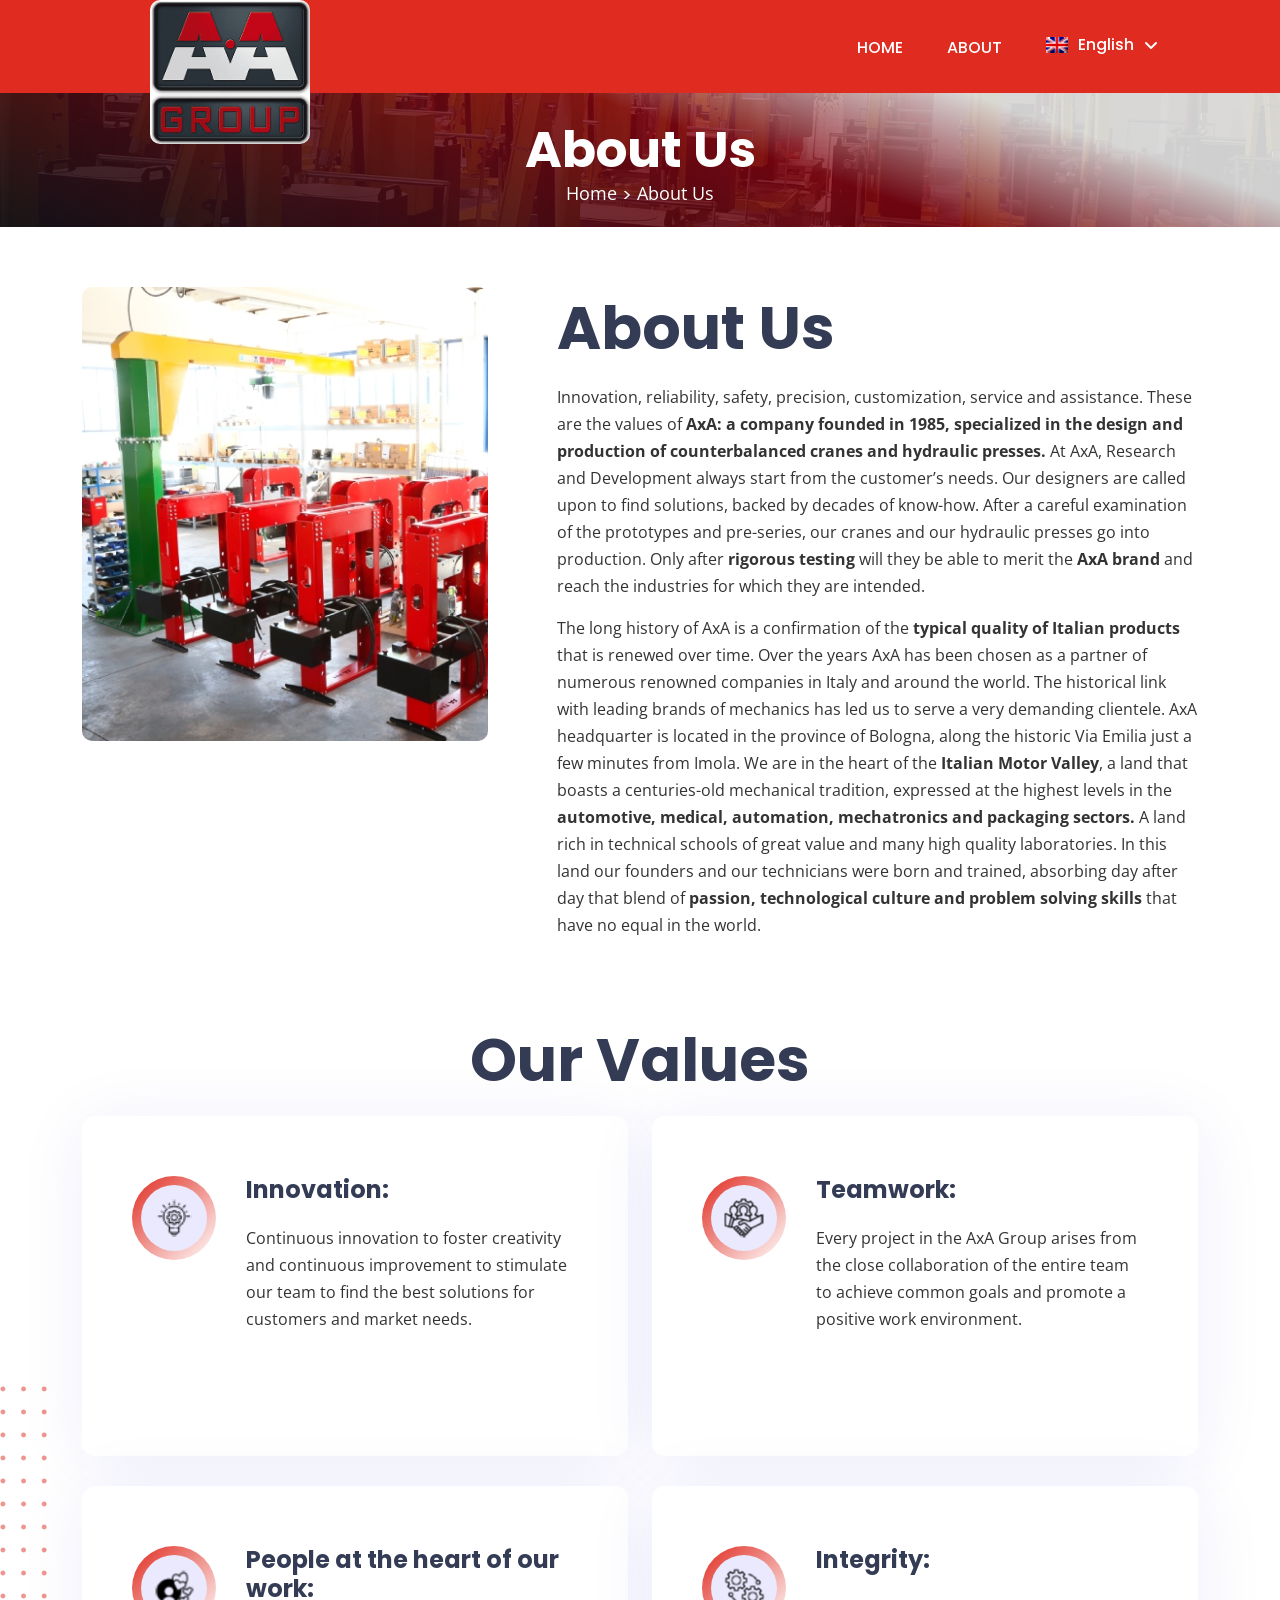
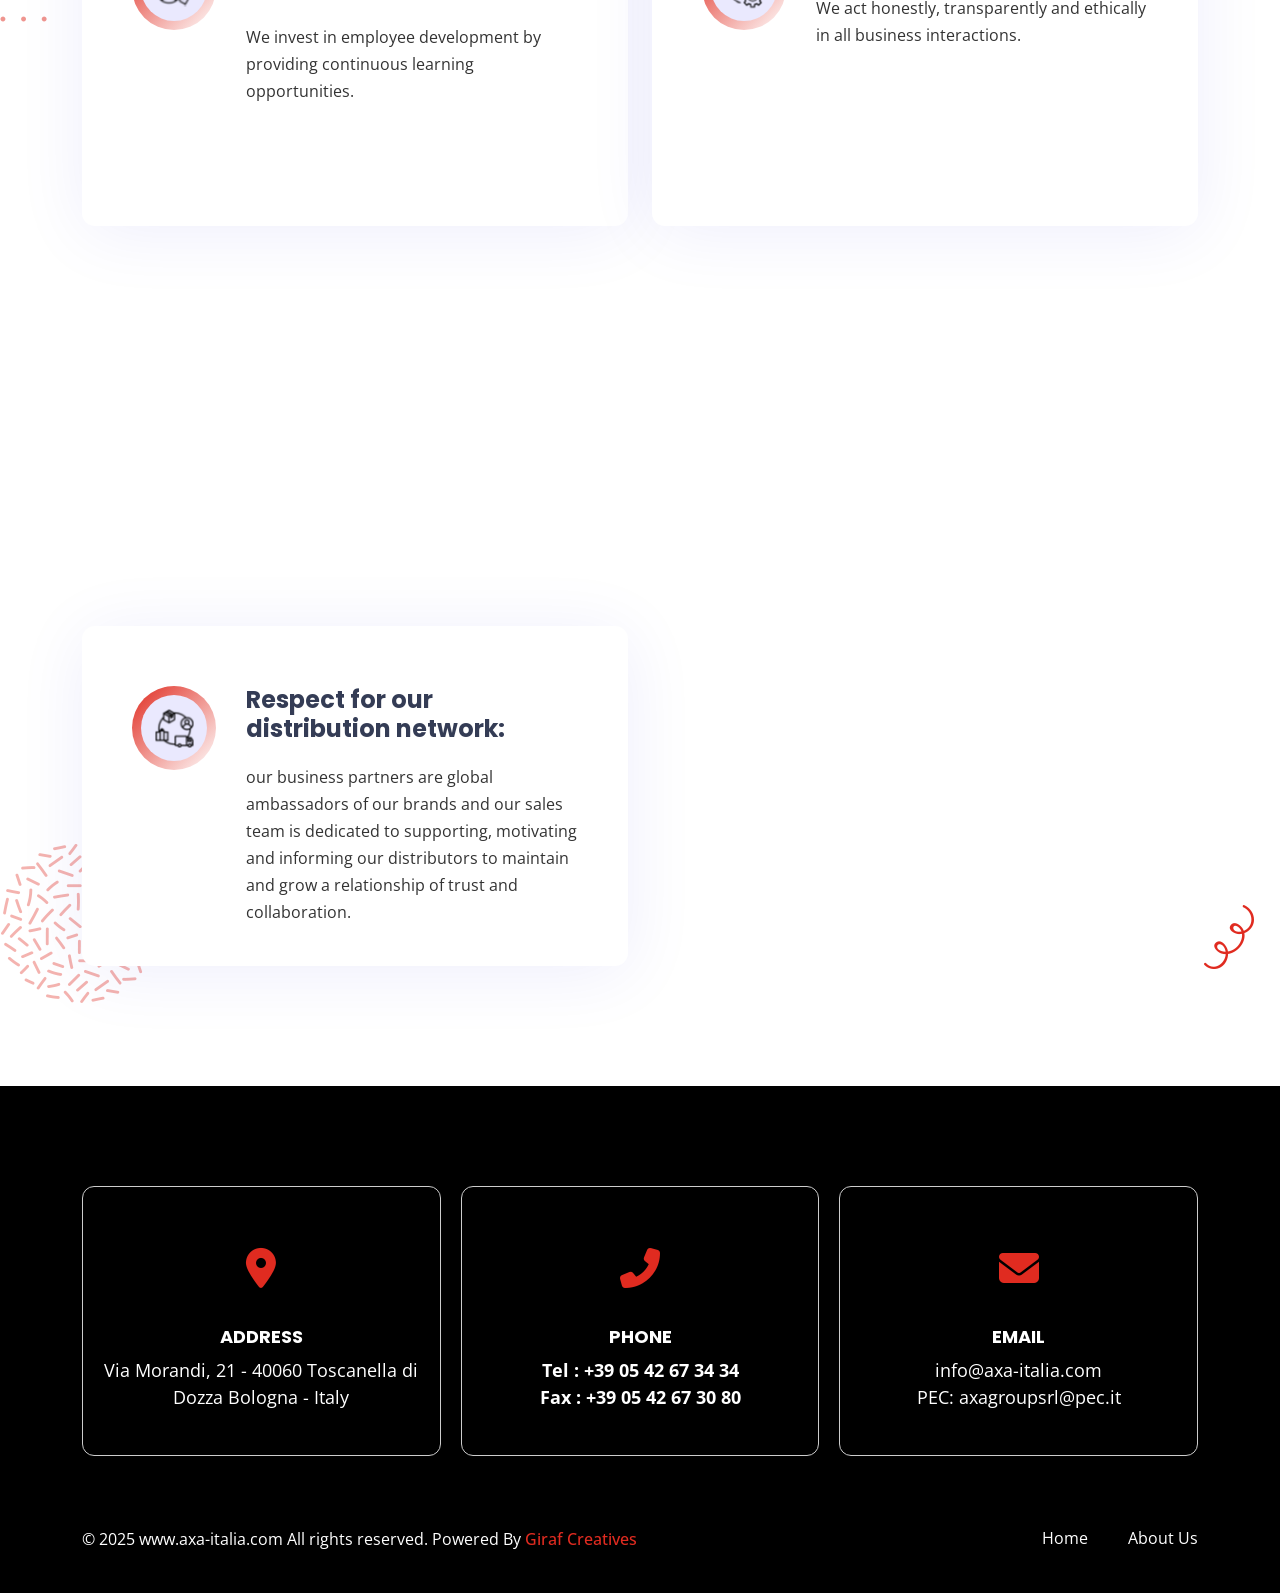
==== commit a4c8287c: "pre" ====
--- a/about-us.html
+++ b/about-us.html
@@ -163,22 +163,12 @@
                         <h1 class="title">About Us</h1>
                         <ul class="breadcrumb-list">
                             <li><a href="index.html">Home</a></li>
-                            <li><span> About Us </span></li>
+                            <li><span>About Us </span></li>
                         </ul>
                     </div>
                     <!-- Breadcrumb Wrapper End -->
                 </div>
             </div>
-        </div>
-
-        <div class="sliderbg-1">
-
-            <ul class="sliderone-social">
-                <li><a href="https://www.linkedin.com/company/axa-group-srl/" target="_blank"><i
-                            class="fab fa-linkedin-in"></i></a></li>
-                <li><a href="https://www.youtube.com/@flexliftingcranesenglishch7034" target="_blank"><i
-                            class="fab fa-youtube"></i></a></li>
-            </ul>
         </div>
     </div>
     <!-- Breadcrumb Section End -->
@@ -187,7 +177,7 @@
     <!-- About Creative Section Start -->
     <div class="section-padding about-creative">
         <div class="container">
-            <div class="row align-items-center">
+            <div class="row">
                 <div class="col-lg-5 wow fadeIn" data-wow-duration="1.5s" data-wow-delay=".1s">
                     <!-- About Creative Image Start -->
                     <div class="about-creative-images">
@@ -201,6 +191,7 @@
                     <div class="about-creative-details">
                         <!-- Heading Start -->
                         <div class="heading-one">
+                            <h2 class="heading-one-title"> About Us </h2>
                             <p> Innovation, reliability, safety, precision, customization, service and assistance. These
                                 are the values of <b> AxA: a company founded in 1985, specialized in the design and
                                     production of counterbalanced cranes and hydraulic presses.</b> At AxA, Research and
@@ -373,334 +364,6 @@
         </div>
     </div>
     <!-- Service Two Section Start -->
-    <!-- Funfact Section Start -->
-    <div class="section-padding funfact">
-        <div class="container">
-            <div class="row">
-                <div class="col-md-12 wow fadeIn" data-wow-duration="1.5s" data-wow-delay=".1s">
-                    <!-- Heading Start -->
-                    <div class="heading-one">
-                        <h2 class="heading-one-title">We Are Leading The Industry</h2>
-                        <p class="text-center"> Lorem, ipsum dolor sit amet consectetur adipisicing elit. Cum,
-                            aspernatur
-                            facere hic
-                            adipisci ipsum soluta <br> et recusandae corporis cumque nostrum. Soluta omnis quod
-                            explicabo
-                            qui. Dolore, quos. Hic, corporis quas.</p>
-                    </div>
-                    <!-- Heading End -->
-                </div>
-                <div class="col-md-12">
-                    <div class="about-counter">
-                        <div class="about-counter-2 wow fadeIn" data-wow-duration="1.5s" data-wow-delay=".1s">
-                            <div class="funfact-inner">
-                                <span class="odometer" data-count-to="11"></span>
-                            </div>
-                            <span class="about-counter-title">Worldwide <br> Countries</span>
-                        </div>
-                        <div class="about-counter-2 wow fadeIn" data-wow-duration="1.5s" data-wow-delay=".3s">
-                            <div class="funfact-inner">
-                                <span class="odometer" data-count-to="50"></span>
-                            </div>
-                            <span class="about-counter-title">Popular <br> Products</span>
-                        </div>
-                        <div class="about-counter-2 wow fadeIn" data-wow-duration="1.5s" data-wow-delay=".1s">
-                            <div class="funfact-inner">
-                                <span class="odometer" data-count-to="5"></span>
-                                <span class="niktext">K</span>
-                            </div>
-                            <span class="about-counter-title">Direct <br> Clients</span>
-                        </div>
-                        <div class="about-counter-2 wow fadeIn" data-wow-duration="1.5s" data-wow-delay=".3s">
-                            <div class="funfact-inner">
-                                <span class="odometer" data-count-to="80"></span>
-                                <span class="niktext">K</span>
-                            </div>
-                            <span class="about-counter-title">Successfull <br> Projects</span>
-                        </div>
-                    </div>
-                </div>
-            </div>
-        </div>
-    </div>
-    <!-- Funfact Section End -->
-
-    <!-- About Creative Section Start -->
-    <div class="section-padding about-creative">
-        <div class="container">
-            <div class="row align-items-center">
-                <div class="col-lg-6 wow fadeIn" data-wow-duration="1.5s" data-wow-delay=".1s">
-                    <!-- About Creative Image Start -->
-                    <div class="about-creative-images">
-                        <div class="image-one">
-                            <img src="assets/images/about/creative-two.png" alt="AboutImage">
-                        </div>
-                    </div>
-                    <!-- About Creative Image End -->
-                </div>
-                <div class="col-lg-6 wow fadeIn" data-wow-duration="1.5s" data-wow-delay=".3s">
-                    <div class="about-creative-details">
-                        <!-- Heading Start -->
-                        <div class="heading-one">
-                            <h2 class="heading-one-title"> Our Commitment and Future Direction </h2>
-                            <p> Lorem ipsum dolor sit amet consectetur, adipisicing elit. Placeat, culpa. Magnam quae
-                                quia deleniti recusandae aliquam aspernatur ab eum nulla nemo porro, voluptas numquam
-                                delectus at alias neque odit? Optio!</p>
-                        </div>
-                        <!-- Heading End -->
-                        <!-- About creative Tab Start -->
-                        <div class="about-creative-tab">
-                            <nav>
-                                <div class="nav nav-tabs" id="nav-tab" role="tablist">
-                                    <button class="nav-link active" id="nav-mission-tab" data-bs-toggle="tab"
-                                        data-bs-target="#nav-mission" type="button" role="tab"
-                                        aria-controls="nav-mission" aria-selected="true">Our Mission</button>
-                                    <button class="nav-link" id="nav-vision-tab" data-bs-toggle="tab"
-                                        data-bs-target="#nav-vision" type="button" role="tab" aria-controls="nav-vision"
-                                        aria-selected="false">Our Vision</button>
-                                </div>
-                            </nav>
-                            <div class="tab-content" id="nav-tabContent">
-                                <div class="tab-pane fade show active" id="nav-mission" role="tabpanel"
-                                    aria-labelledby="nav-mission-tab">
-                                    <div class="nav-content-inner">
-                                        <p> Lorem ipsum dolor sit amet consectetur, adipisicing elit. Placeat, culpa.
-                                            Magnam quae
-                                            quia deleniti recusandae aliquam aspernatur ab eum nulla nemo porro,
-                                            voluptas numquam
-                                            delectus at alias neque odit? Optio!</p>
-                                    </div>
-                                </div>
-                                <div class="tab-pane fade" id="nav-vision" role="tabpanel"
-                                    aria-labelledby="nav-vision-tab">
-                                    <div class="nav-content-inner">
-                                        <p> Lorem ipsum dolor sit amet consectetur, adipisicing elit. Placeat, culpa.
-                                            Magnam quae
-                                            quia deleniti recusandae aliquam aspernatur ab eum nulla nemo porro,
-                                            voluptas numquam
-                                            delectus at alias neque odit? Optio!</p>
-                                    </div>
-                                </div>
-
-                            </div>
-                        </div>
-                        <!-- About Creation Tab End -->
-                    </div>
-                </div>
-            </div>
-        </div>
-    </div>
-    <!-- About Creative Section End -->
-
-    <!-- Timeline -->
-    <div class="section-padding testimonial-two scene">
-        <div class="container">
-            <div class="row">
-                <div class="col-12 wow fadeIn" data-wow-duration="1.5s" data-wow-delay=".1s">
-                    <!-- Heading Start -->
-                    <div class="heading-one">
-                        <span class="heading-one-subtitle">Timeline</span>
-                        <h2 class="heading-one-title">A Legacy of Growth</h2>
-                    </div>
-                    <!-- Heading End -->
-                </div>
-            </div>
-
-            <div class="row">
-                <div class="col-12 position-relative wow fadeIn" data-wow-duration="1.5s" data-wow-delay=".1s">
-                    <div class="testimonialtwo">
-                        <div class="swiper-wrapper">
-                            <div class="swiper-slide">
-                                <!-- Testimonial Two Inner Start -->
-                                <div class="testimonial-two-single">
-
-                                    <div class="user">
-                                        <div class="user-meta">
-                                            <span class="name">1985</span>
-                                        </div>
-                                    </div>
-                                    <p class="text"> Lorem ipsum dolor sit amet consectetur adipisicing elit. Eveniet
-                                        nostrum ipsa voluptatem possimus est, libero, quasi ad, similique itaque maxime
-                                        totam </p>
-                                </div>
-                                <!-- Testimonial Two Inner End -->
-                            </div>
-                            <div class="swiper-slide">
-                                <!-- Testimonial Two Inner Start -->
-                                <div class="testimonial-two-single">
-
-                                    <div class="user">
-                                        <div class="user-meta">
-                                            <span class="name">1986</span>
-                                        </div>
-                                    </div>
-                                    <p class="text"> Lorem ipsum dolor sit amet consectetur adipisicing elit. Eveniet
-                                        nostrum ipsa voluptatem possimus est, libero, quasi ad, similique itaque maxime
-                                        totam </p>
-                                </div>
-                                <!-- Testimonial Two Inner End -->
-                            </div>
-                            <div class="swiper-slide">
-                                <!-- Testimonial Two Inner Start -->
-                                <div class="testimonial-two-single">
-
-                                    <div class="user">
-                                        <div class="user-meta">
-                                            <span class="name">1987</span>
-                                        </div>
-                                    </div>
-                                    <p class="text"> Lorem ipsum dolor sit amet consectetur adipisicing elit. Eveniet
-                                        nostrum ipsa voluptatem possimus est, libero, quasi ad, similique itaque maxime
-                                        totam </p>
-                                </div>
-                                <!-- Testimonial Two Inner End -->
-                            </div>
-                            <div class="swiper-slide">
-                                <!-- Testimonial Two Inner Start -->
-                                <div class="testimonial-two-single">
-
-                                    <div class="user">
-                                        <div class="user-meta">
-                                            <span class="name">1988</span>
-                                        </div>
-                                    </div>
-                                    <p class="text"> Lorem ipsum dolor sit amet consectetur adipisicing elit. Eveniet
-                                        nostrum ipsa voluptatem possimus est, libero, quasi ad, similique itaque maxime
-                                        totam </p>
-                                </div>
-                                <!-- Testimonial Two Inner End -->
-                            </div>
-
-                        </div>
-                    </div>
-                    <div class="testimonial-two-arrow">
-                        <div class="swiper-arrow-long">
-                            <div class="testimonial-slider-button-prev prev-button">
-                                <img class="arrow-1" src="assets/images/slider/arrow-1.png" alt="ArrowImage">
-                                <img class="arrow-2" src="assets/images/slider/arrow-2.png" alt="ArrowImage">
-                            </div>
-                            <div class="testimonial-slider-button-next next-button">
-                                <img class="arrow-1" src="assets/images/slider/arrow-1.png" alt="ArrowImage">
-                                <img class="arrow-2" src="assets/images/slider/arrow-2.png" alt="ArrowImage">
-                            </div>
-                        </div>
-                    </div>
-                </div>
-            </div>
-        </div>
-
-        <div class="shape shape-1" data-depth="0.08">
-            <img src="assets/images/shape/shape-20.png" alt="Shape">
-        </div>
-    </div>
-    <!-- Timeline -->
-
-
-    <!-- Brand Section Start -->
-    <div class="brand-three">
-        <div class="container">
-            <div class="row">
-                <div class="col-12 wow fadeInUp" data-wow-duration="1.5s" data-wow-delay=".1s">
-                    <div class="brand-slider brand-style swiper">
-                        <div class="swiper-wrapper">
-                            <div class="swiper-slide">
-                                <!-- Single Brand Start -->
-                                <a class="brand-after" href="#"><img src="assets/images/brands/tteak.webp"
-                                        alt="Brand-Image"></a>
-                                <a class="brand-before" href="#"><img src="assets/images/brands/tteak.webp"
-                                        alt="Brand-Image"></a>
-                                <!-- Single Brand End -->
-                            </div>
-                            <div class="swiper-slide">
-                                <!-- Single Brand Start -->
-                                <a class="brand-after" href="#"><img src="assets/images/brands/Poppe-Lifting-color.webp"
-                                        alt="Brand-Image"></a>
-                                <a class="brand-before" href="#"><img
-                                        src="assets/images/brands/Poppe-Lifting-color.webp" alt="Brand-Image"></a>
-                                <!-- Single Brand End -->
-                            </div>
-                            <div class="swiper-slide">
-                                <!-- Single Brand Start -->
-                                <a class="brand-after" href="#"><img src="assets/images/brands/tteak.webp"
-                                        alt="Brand-Image"></a>
-                                <a class="brand-before" href="#"><img src="assets/images/brands/tteak.webp"
-                                        alt="Brand-Image"></a>
-                                <!-- Single Brand End -->
-                            </div>
-                            <div class="swiper-slide">
-                                <!-- Single Brand Start -->
-                                <a class="brand-after" href="#"><img src="assets/images/brands/Poppe-Lifting-color.webp"
-                                        alt="Brand-Image"></a>
-                                <a class="brand-before" href="#"><img
-                                        src="assets/images/brands/Poppe-Lifting-color.webp" alt="Brand-Image"></a>
-                                <!-- Single Brand End -->
-                            </div>
-                            <div class="swiper-slide">
-                                <!-- Single Brand Start -->
-                                <a class="brand-after" href="#"><img src="assets/images/brands/tteak.webp"
-                                        alt="Brand-Image"></a>
-                                <a class="brand-before" href="#"><img src="assets/images/brands/tteak.webp"
-                                        alt="Brand-Image"></a>
-                                <!-- Single Brand End -->
-                            </div>
-                            <div class="swiper-slide">
-                                <!-- Single Brand Start -->
-                                <a class="brand-after" href="#"><img src="assets/images/brands/Poppe-Lifting-color.webp"
-                                        alt="Brand-Image"></a>
-                                <a class="brand-before" href="#"><img
-                                        src="assets/images/brands/Poppe-Lifting-color.webp" alt="Brand-Image"></a>
-                                <!-- Single Brand End -->
-                            </div>
-                            <div class="swiper-slide">
-                                <!-- Single Brand Start -->
-                                <a class="brand-after" href="#"><img src="assets/images/brands/tteak.webp"
-                                        alt="Brand-Image"></a>
-                                <a class="brand-before" href="#"><img src="assets/images/brands/tteak.webp"
-                                        alt="Brand-Image"></a>
-                                <!-- Single Brand End -->
-                            </div>
-                            <div class="swiper-slide">
-                                <!-- Single Brand Start -->
-                                <a class="brand-after" href="#"><img src="assets/images/brands/Poppe-Lifting-color.webp"
-                                        alt="Brand-Image"></a>
-                                <a class="brand-before" href="#"><img
-                                        src="assets/images/brands/Poppe-Lifting-color.webp" alt="Brand-Image"></a>
-                                <!-- Single Brand End -->
-                            </div>
-                            <div class="swiper-slide">
-                                <!-- Single Brand Start -->
-                                <a class="brand-after" href="#"><img src="assets/images/brands/tteak.webp"
-                                        alt="Brand-Image"></a>
-                                <a class="brand-before" href="#"><img src="assets/images/brands/tteak.webp"
-                                        alt="Brand-Image"></a>
-                                <!-- Single Brand End -->
-                            </div>
-                            <div class="swiper-slide">
-                                <!-- Single Brand Start -->
-                                <a class="brand-after" href="#"><img src="assets/images/brands/Poppe-Lifting-color.webp"
-                                        alt="Brand-Image"></a>
-                                <a class="brand-before" href="#"><img
-                                        src="assets/images/brands/Poppe-Lifting-color.webp" alt="Brand-Image"></a>
-                                <!-- Single Brand End -->
-                            </div>
-
-                        </div>
-                    </div>
-                </div>
-            </div>
-        </div>
-        <div class="shape shape-1">
-            <img src="assets/images/shape/shape-15.png" alt="Shape">
-        </div>
-        <div class="shape shape-2">
-            <img src="assets/images/shape/shape-16.png" alt="Shape">
-        </div>
-        <div class="shape shape-3">
-            <img src="assets/images/shape/shape-2.png" alt="Shape">
-        </div>
-    </div>
-    <!-- Brand Section End -->
-
 
     <!-- Footer Two Start -->
     <div class="footer-two footer-two-bg">
@@ -750,7 +413,7 @@
                 <div class="col-12 position-relative">
                     <div class="footer-two-copyright-inner">
                         <p class="order-md-1 order-2"> © 2025 www.axa-italia.com All rights reserved. Powered By <span>
-                                <a href="https://girafcreatives.com/in/" target="_blank">Giraf Creatives </a></span></p>
+                                <a href="https://www.giraf.com">Giraf Creatives </a></span></p>
 
                         <ul class="footer-two-bootm-list order-md-2 order-1">
                             <li><a href="index.html"> Home </a></li>
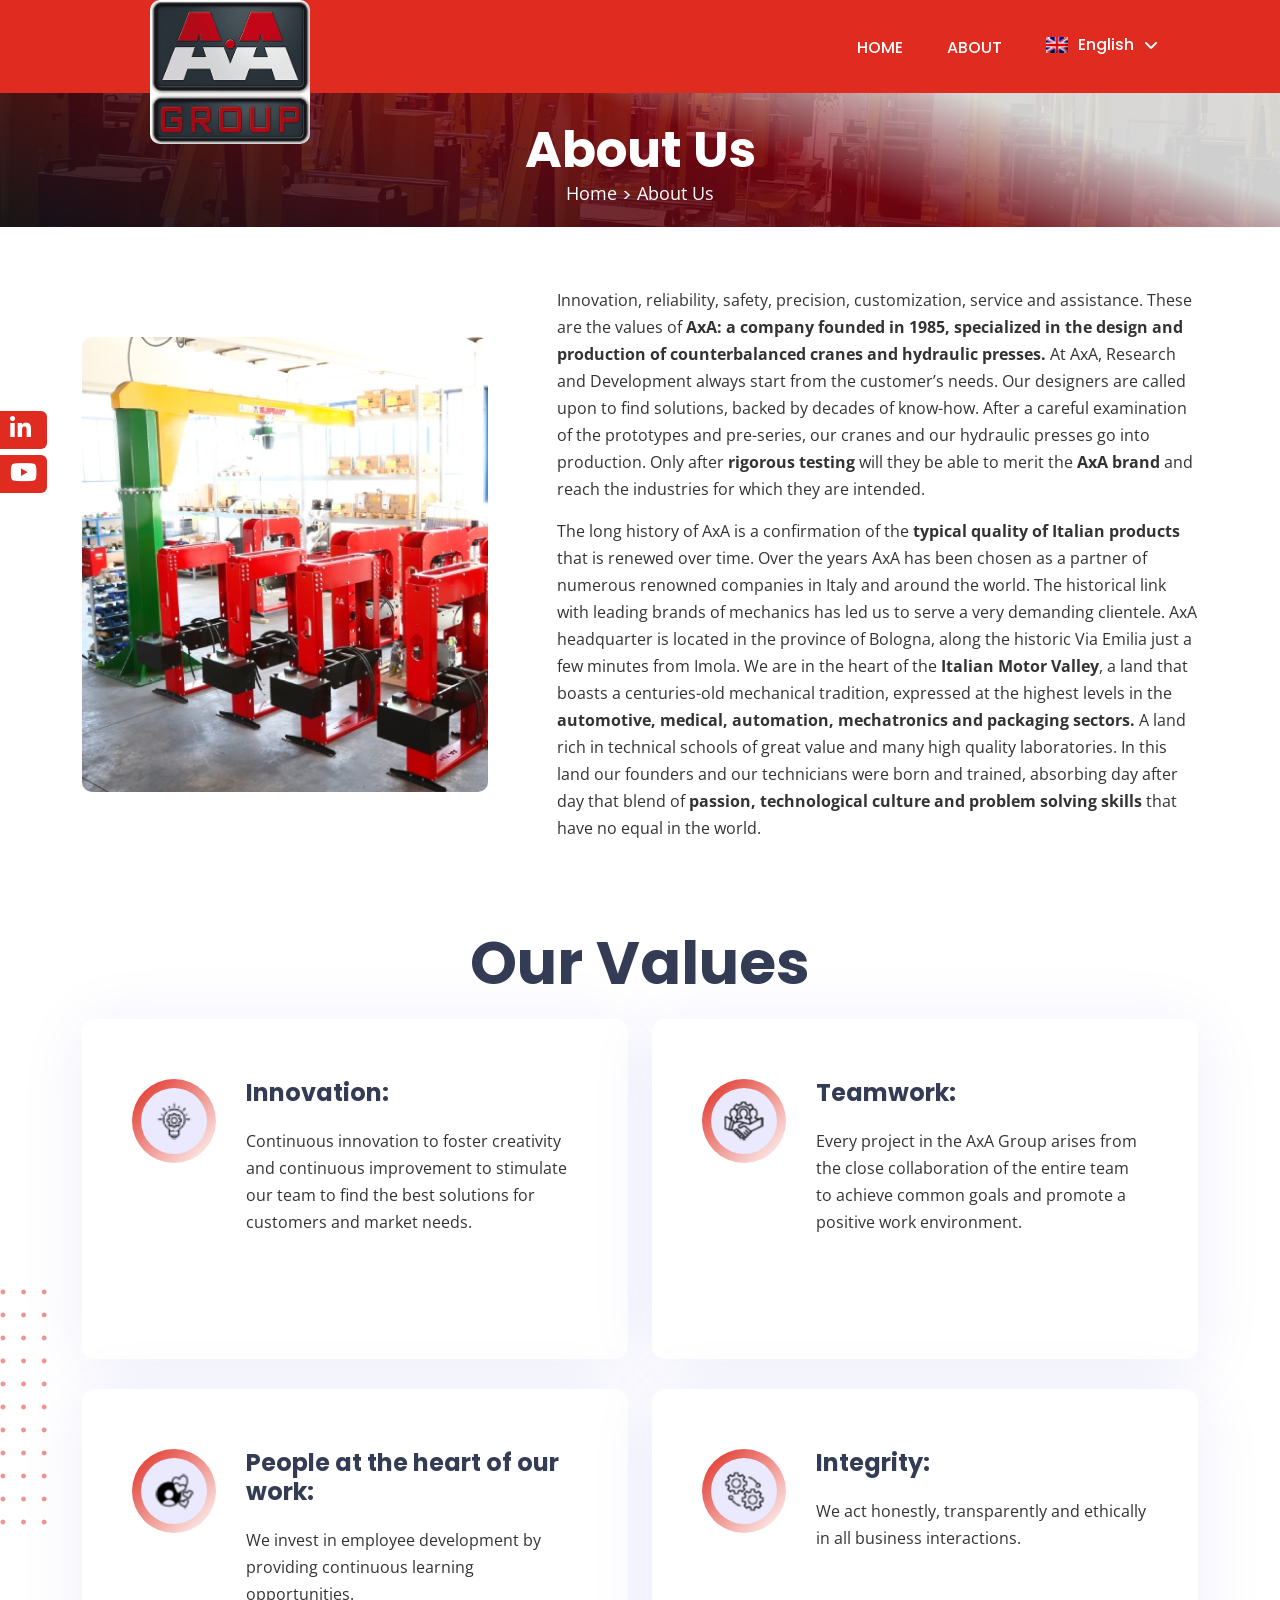
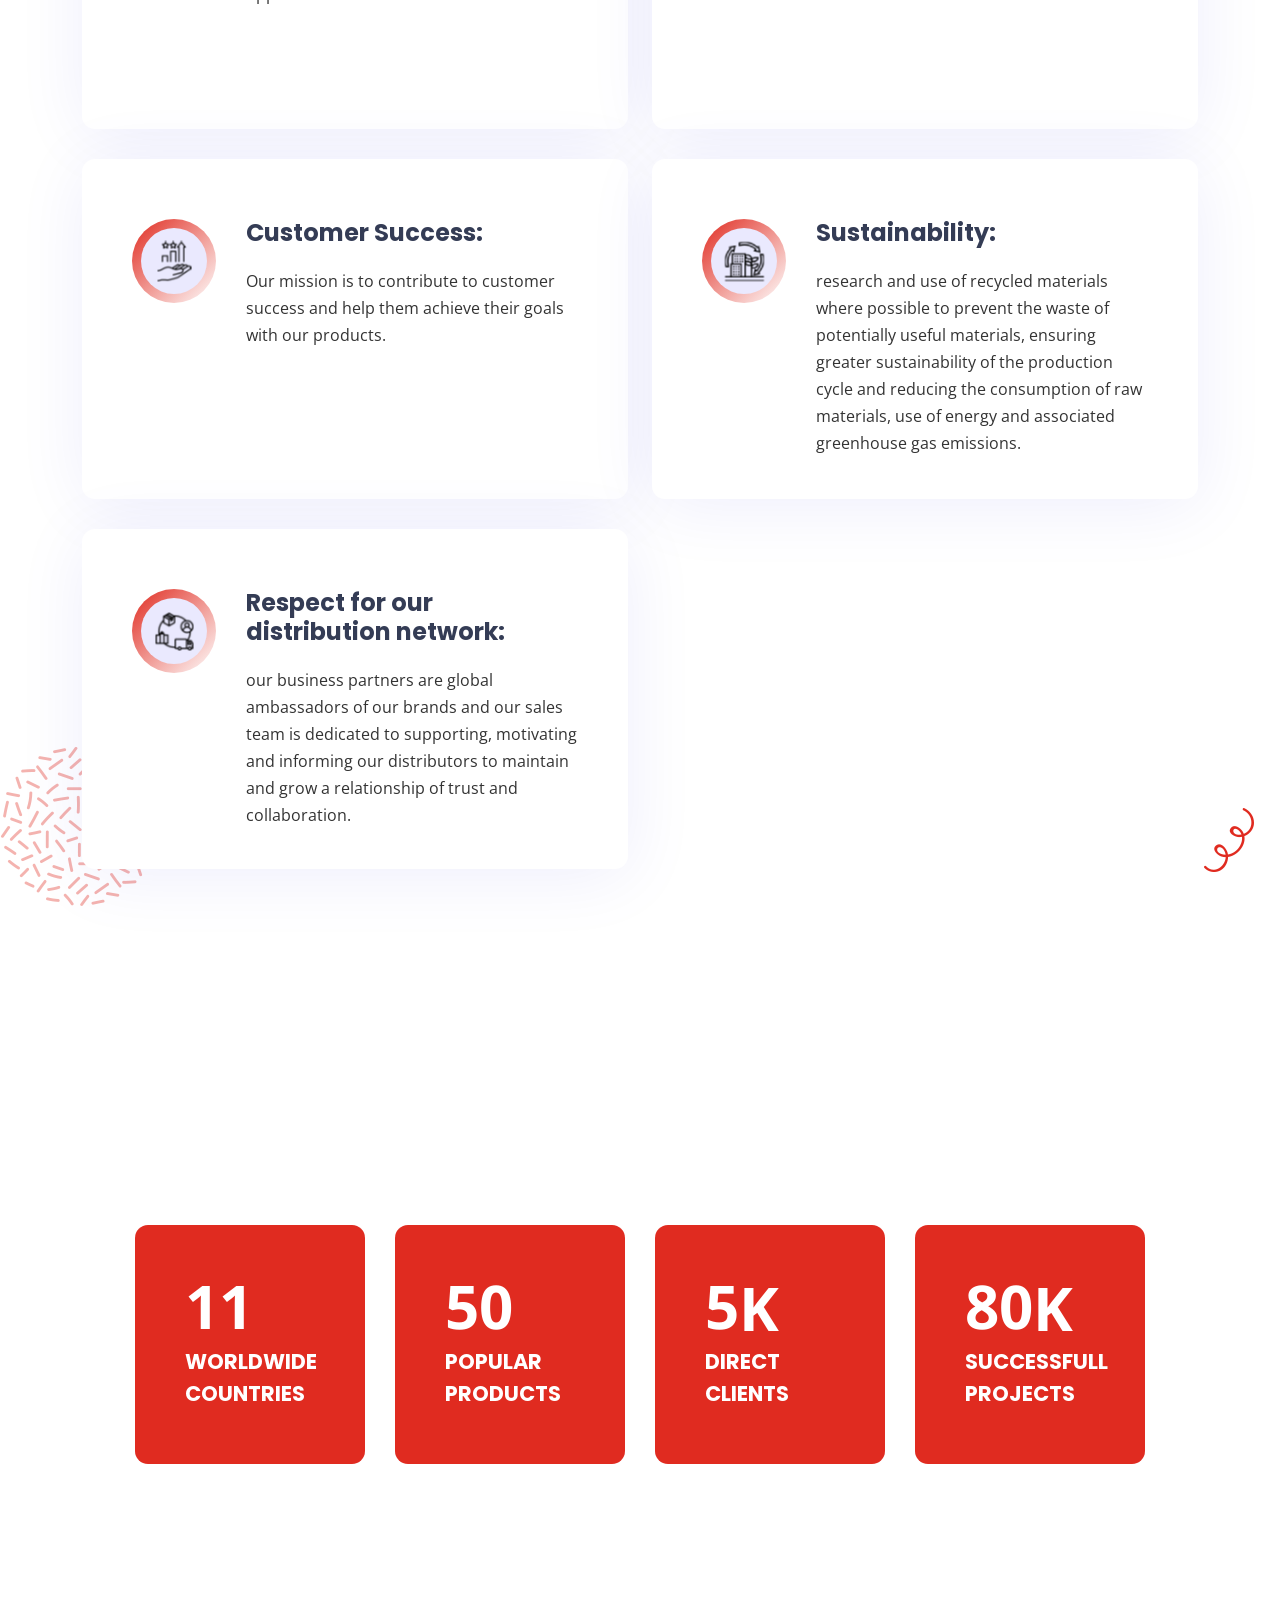
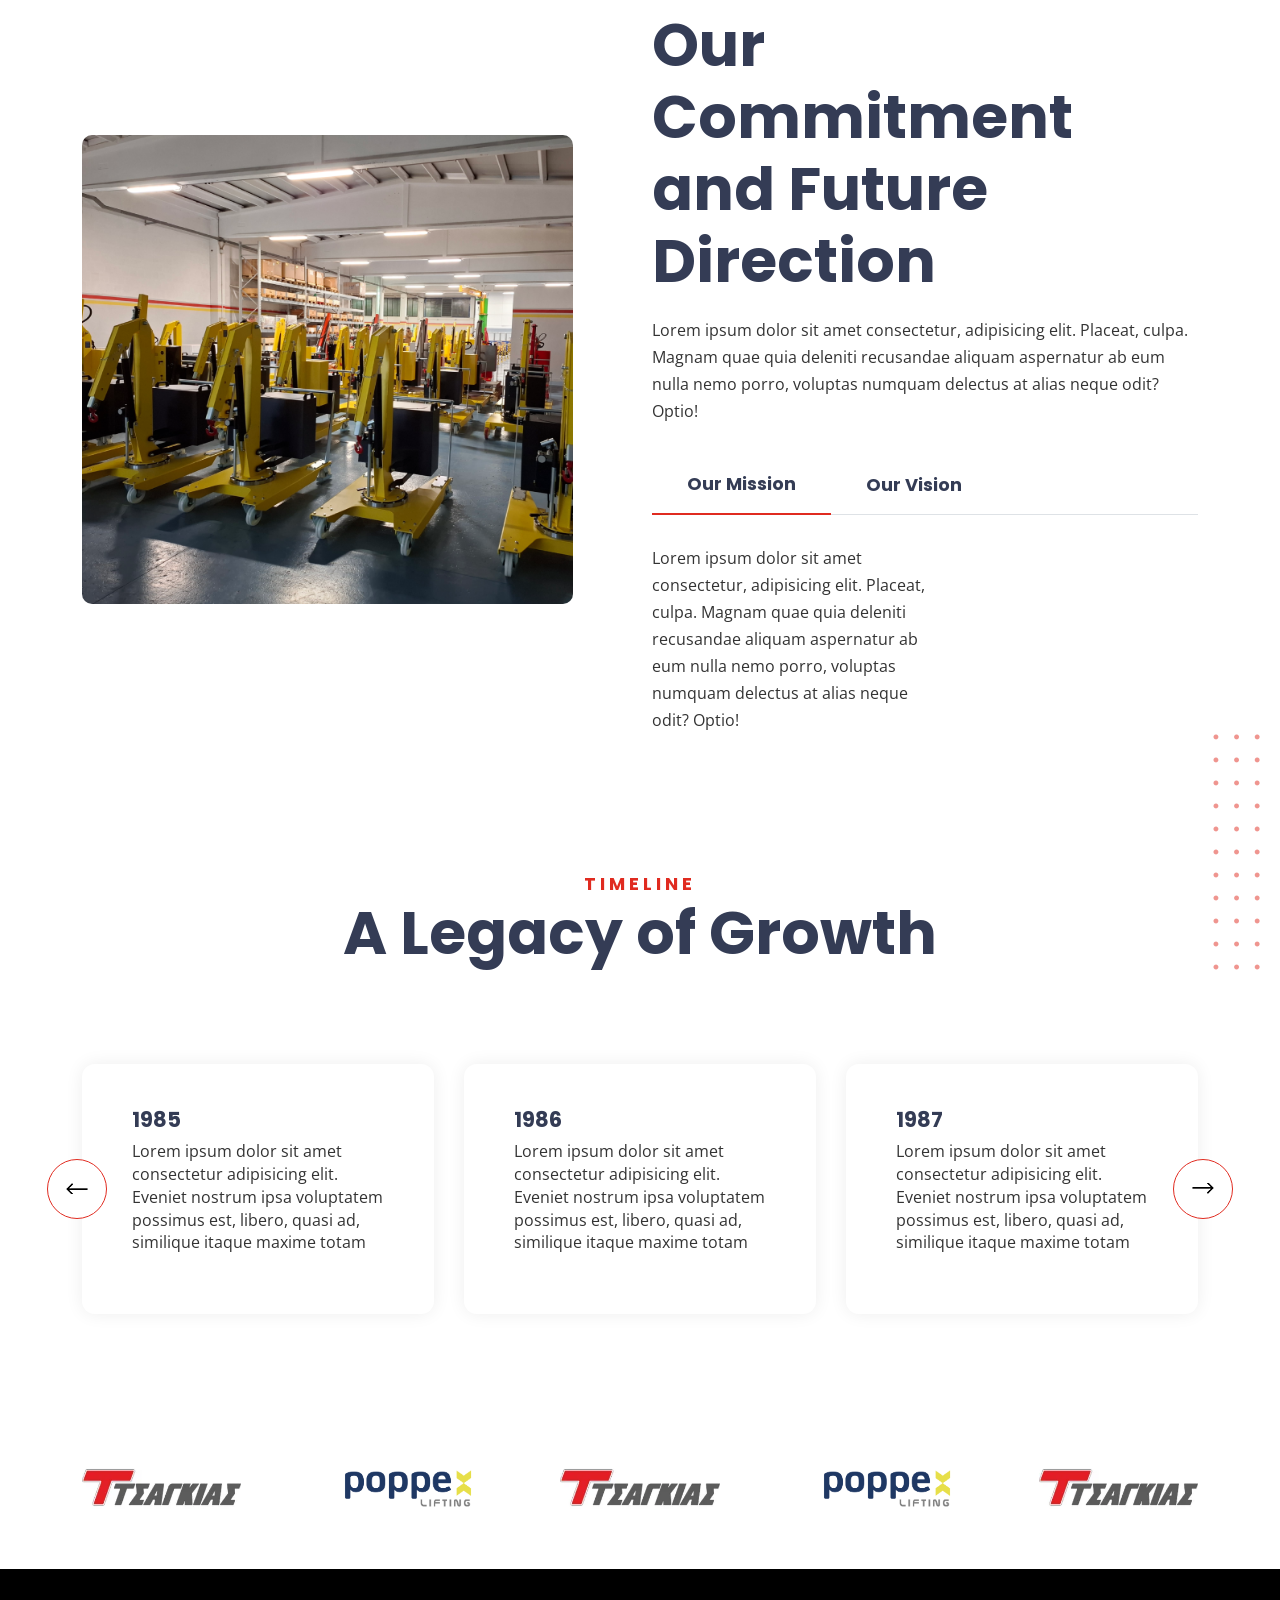
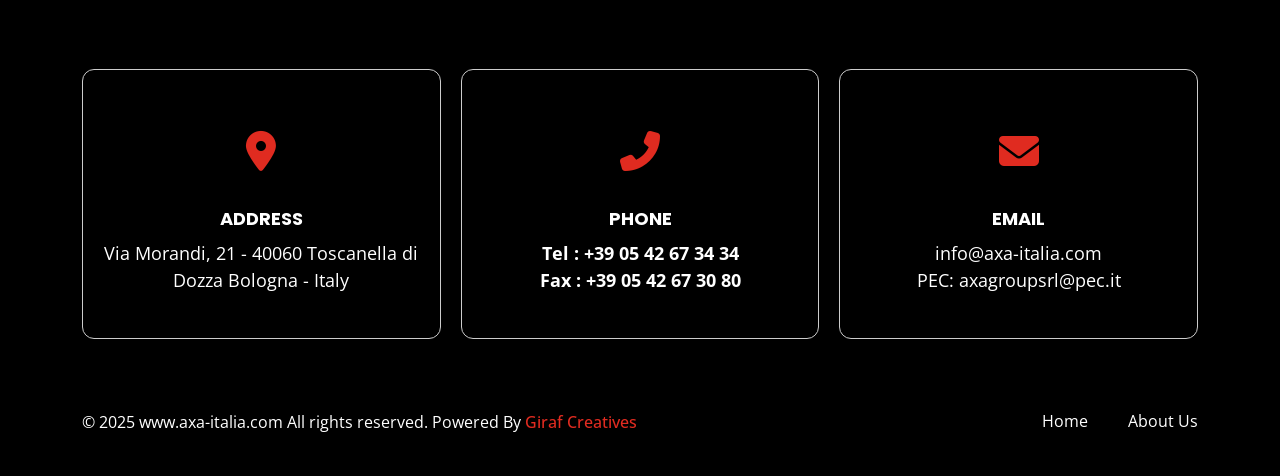
==== commit 94281d0f: "Merge branch 'main' of https://github.com/saneshps/AXA" ====
--- a/about-us.html
+++ b/about-us.html
@@ -163,12 +163,22 @@
                         <h1 class="title">About Us</h1>
                         <ul class="breadcrumb-list">
                             <li><a href="index.html">Home</a></li>
-                            <li><span>About Us </span></li>
+                            <li><span> About Us </span></li>
                         </ul>
                     </div>
                     <!-- Breadcrumb Wrapper End -->
                 </div>
             </div>
+        </div>
+
+        <div class="sliderbg-1">
+
+            <ul class="sliderone-social">
+                <li><a href="https://www.linkedin.com/company/axa-group-srl/" target="_blank"><i
+                            class="fab fa-linkedin-in"></i></a></li>
+                <li><a href="https://www.youtube.com/@flexliftingcranesenglishch7034" target="_blank"><i
+                            class="fab fa-youtube"></i></a></li>
+            </ul>
         </div>
     </div>
     <!-- Breadcrumb Section End -->
@@ -177,7 +187,7 @@
     <!-- About Creative Section Start -->
     <div class="section-padding about-creative">
         <div class="container">
-            <div class="row">
+            <div class="row align-items-center">
                 <div class="col-lg-5 wow fadeIn" data-wow-duration="1.5s" data-wow-delay=".1s">
                     <!-- About Creative Image Start -->
                     <div class="about-creative-images">
@@ -191,7 +201,6 @@
                     <div class="about-creative-details">
                         <!-- Heading Start -->
                         <div class="heading-one">
-                            <h2 class="heading-one-title"> About Us </h2>
                             <p> Innovation, reliability, safety, precision, customization, service and assistance. These
                                 are the values of <b> AxA: a company founded in 1985, specialized in the design and
                                     production of counterbalanced cranes and hydraulic presses.</b> At AxA, Research and
@@ -364,6 +373,334 @@
         </div>
     </div>
     <!-- Service Two Section Start -->
+    <!-- Funfact Section Start -->
+    <div class="section-padding funfact">
+        <div class="container">
+            <div class="row">
+                <div class="col-md-12 wow fadeIn" data-wow-duration="1.5s" data-wow-delay=".1s">
+                    <!-- Heading Start -->
+                    <div class="heading-one">
+                        <h2 class="heading-one-title">We Are Leading The Industry</h2>
+                        <p class="text-center"> Lorem, ipsum dolor sit amet consectetur adipisicing elit. Cum,
+                            aspernatur
+                            facere hic
+                            adipisci ipsum soluta <br> et recusandae corporis cumque nostrum. Soluta omnis quod
+                            explicabo
+                            qui. Dolore, quos. Hic, corporis quas.</p>
+                    </div>
+                    <!-- Heading End -->
+                </div>
+                <div class="col-md-12">
+                    <div class="about-counter">
+                        <div class="about-counter-2 wow fadeIn" data-wow-duration="1.5s" data-wow-delay=".1s">
+                            <div class="funfact-inner">
+                                <span class="odometer" data-count-to="11"></span>
+                            </div>
+                            <span class="about-counter-title">Worldwide <br> Countries</span>
+                        </div>
+                        <div class="about-counter-2 wow fadeIn" data-wow-duration="1.5s" data-wow-delay=".3s">
+                            <div class="funfact-inner">
+                                <span class="odometer" data-count-to="50"></span>
+                            </div>
+                            <span class="about-counter-title">Popular <br> Products</span>
+                        </div>
+                        <div class="about-counter-2 wow fadeIn" data-wow-duration="1.5s" data-wow-delay=".1s">
+                            <div class="funfact-inner">
+                                <span class="odometer" data-count-to="5"></span>
+                                <span class="niktext">K</span>
+                            </div>
+                            <span class="about-counter-title">Direct <br> Clients</span>
+                        </div>
+                        <div class="about-counter-2 wow fadeIn" data-wow-duration="1.5s" data-wow-delay=".3s">
+                            <div class="funfact-inner">
+                                <span class="odometer" data-count-to="80"></span>
+                                <span class="niktext">K</span>
+                            </div>
+                            <span class="about-counter-title">Successfull <br> Projects</span>
+                        </div>
+                    </div>
+                </div>
+            </div>
+        </div>
+    </div>
+    <!-- Funfact Section End -->
+
+    <!-- About Creative Section Start -->
+    <div class="section-padding about-creative">
+        <div class="container">
+            <div class="row align-items-center">
+                <div class="col-lg-6 wow fadeIn" data-wow-duration="1.5s" data-wow-delay=".1s">
+                    <!-- About Creative Image Start -->
+                    <div class="about-creative-images">
+                        <div class="image-one">
+                            <img src="assets/images/about/creative-two.png" alt="AboutImage">
+                        </div>
+                    </div>
+                    <!-- About Creative Image End -->
+                </div>
+                <div class="col-lg-6 wow fadeIn" data-wow-duration="1.5s" data-wow-delay=".3s">
+                    <div class="about-creative-details">
+                        <!-- Heading Start -->
+                        <div class="heading-one">
+                            <h2 class="heading-one-title"> Our Commitment and Future Direction </h2>
+                            <p> Lorem ipsum dolor sit amet consectetur, adipisicing elit. Placeat, culpa. Magnam quae
+                                quia deleniti recusandae aliquam aspernatur ab eum nulla nemo porro, voluptas numquam
+                                delectus at alias neque odit? Optio!</p>
+                        </div>
+                        <!-- Heading End -->
+                        <!-- About creative Tab Start -->
+                        <div class="about-creative-tab">
+                            <nav>
+                                <div class="nav nav-tabs" id="nav-tab" role="tablist">
+                                    <button class="nav-link active" id="nav-mission-tab" data-bs-toggle="tab"
+                                        data-bs-target="#nav-mission" type="button" role="tab"
+                                        aria-controls="nav-mission" aria-selected="true">Our Mission</button>
+                                    <button class="nav-link" id="nav-vision-tab" data-bs-toggle="tab"
+                                        data-bs-target="#nav-vision" type="button" role="tab" aria-controls="nav-vision"
+                                        aria-selected="false">Our Vision</button>
+                                </div>
+                            </nav>
+                            <div class="tab-content" id="nav-tabContent">
+                                <div class="tab-pane fade show active" id="nav-mission" role="tabpanel"
+                                    aria-labelledby="nav-mission-tab">
+                                    <div class="nav-content-inner">
+                                        <p> Lorem ipsum dolor sit amet consectetur, adipisicing elit. Placeat, culpa.
+                                            Magnam quae
+                                            quia deleniti recusandae aliquam aspernatur ab eum nulla nemo porro,
+                                            voluptas numquam
+                                            delectus at alias neque odit? Optio!</p>
+                                    </div>
+                                </div>
+                                <div class="tab-pane fade" id="nav-vision" role="tabpanel"
+                                    aria-labelledby="nav-vision-tab">
+                                    <div class="nav-content-inner">
+                                        <p> Lorem ipsum dolor sit amet consectetur, adipisicing elit. Placeat, culpa.
+                                            Magnam quae
+                                            quia deleniti recusandae aliquam aspernatur ab eum nulla nemo porro,
+                                            voluptas numquam
+                                            delectus at alias neque odit? Optio!</p>
+                                    </div>
+                                </div>
+
+                            </div>
+                        </div>
+                        <!-- About Creation Tab End -->
+                    </div>
+                </div>
+            </div>
+        </div>
+    </div>
+    <!-- About Creative Section End -->
+
+    <!-- Timeline -->
+    <div class="section-padding testimonial-two scene">
+        <div class="container">
+            <div class="row">
+                <div class="col-12 wow fadeIn" data-wow-duration="1.5s" data-wow-delay=".1s">
+                    <!-- Heading Start -->
+                    <div class="heading-one">
+                        <span class="heading-one-subtitle">Timeline</span>
+                        <h2 class="heading-one-title">A Legacy of Growth</h2>
+                    </div>
+                    <!-- Heading End -->
+                </div>
+            </div>
+
+            <div class="row">
+                <div class="col-12 position-relative wow fadeIn" data-wow-duration="1.5s" data-wow-delay=".1s">
+                    <div class="testimonialtwo">
+                        <div class="swiper-wrapper">
+                            <div class="swiper-slide">
+                                <!-- Testimonial Two Inner Start -->
+                                <div class="testimonial-two-single">
+
+                                    <div class="user">
+                                        <div class="user-meta">
+                                            <span class="name">1985</span>
+                                        </div>
+                                    </div>
+                                    <p class="text"> Lorem ipsum dolor sit amet consectetur adipisicing elit. Eveniet
+                                        nostrum ipsa voluptatem possimus est, libero, quasi ad, similique itaque maxime
+                                        totam </p>
+                                </div>
+                                <!-- Testimonial Two Inner End -->
+                            </div>
+                            <div class="swiper-slide">
+                                <!-- Testimonial Two Inner Start -->
+                                <div class="testimonial-two-single">
+
+                                    <div class="user">
+                                        <div class="user-meta">
+                                            <span class="name">1986</span>
+                                        </div>
+                                    </div>
+                                    <p class="text"> Lorem ipsum dolor sit amet consectetur adipisicing elit. Eveniet
+                                        nostrum ipsa voluptatem possimus est, libero, quasi ad, similique itaque maxime
+                                        totam </p>
+                                </div>
+                                <!-- Testimonial Two Inner End -->
+                            </div>
+                            <div class="swiper-slide">
+                                <!-- Testimonial Two Inner Start -->
+                                <div class="testimonial-two-single">
+
+                                    <div class="user">
+                                        <div class="user-meta">
+                                            <span class="name">1987</span>
+                                        </div>
+                                    </div>
+                                    <p class="text"> Lorem ipsum dolor sit amet consectetur adipisicing elit. Eveniet
+                                        nostrum ipsa voluptatem possimus est, libero, quasi ad, similique itaque maxime
+                                        totam </p>
+                                </div>
+                                <!-- Testimonial Two Inner End -->
+                            </div>
+                            <div class="swiper-slide">
+                                <!-- Testimonial Two Inner Start -->
+                                <div class="testimonial-two-single">
+
+                                    <div class="user">
+                                        <div class="user-meta">
+                                            <span class="name">1988</span>
+                                        </div>
+                                    </div>
+                                    <p class="text"> Lorem ipsum dolor sit amet consectetur adipisicing elit. Eveniet
+                                        nostrum ipsa voluptatem possimus est, libero, quasi ad, similique itaque maxime
+                                        totam </p>
+                                </div>
+                                <!-- Testimonial Two Inner End -->
+                            </div>
+
+                        </div>
+                    </div>
+                    <div class="testimonial-two-arrow">
+                        <div class="swiper-arrow-long">
+                            <div class="testimonial-slider-button-prev prev-button">
+                                <img class="arrow-1" src="assets/images/slider/arrow-1.png" alt="ArrowImage">
+                                <img class="arrow-2" src="assets/images/slider/arrow-2.png" alt="ArrowImage">
+                            </div>
+                            <div class="testimonial-slider-button-next next-button">
+                                <img class="arrow-1" src="assets/images/slider/arrow-1.png" alt="ArrowImage">
+                                <img class="arrow-2" src="assets/images/slider/arrow-2.png" alt="ArrowImage">
+                            </div>
+                        </div>
+                    </div>
+                </div>
+            </div>
+        </div>
+
+        <div class="shape shape-1" data-depth="0.08">
+            <img src="assets/images/shape/shape-20.png" alt="Shape">
+        </div>
+    </div>
+    <!-- Timeline -->
+
+
+    <!-- Brand Section Start -->
+    <div class="brand-three">
+        <div class="container">
+            <div class="row">
+                <div class="col-12 wow fadeInUp" data-wow-duration="1.5s" data-wow-delay=".1s">
+                    <div class="brand-slider brand-style swiper">
+                        <div class="swiper-wrapper">
+                            <div class="swiper-slide">
+                                <!-- Single Brand Start -->
+                                <a class="brand-after" href="#"><img src="assets/images/brands/tteak.webp"
+                                        alt="Brand-Image"></a>
+                                <a class="brand-before" href="#"><img src="assets/images/brands/tteak.webp"
+                                        alt="Brand-Image"></a>
+                                <!-- Single Brand End -->
+                            </div>
+                            <div class="swiper-slide">
+                                <!-- Single Brand Start -->
+                                <a class="brand-after" href="#"><img src="assets/images/brands/Poppe-Lifting-color.webp"
+                                        alt="Brand-Image"></a>
+                                <a class="brand-before" href="#"><img
+                                        src="assets/images/brands/Poppe-Lifting-color.webp" alt="Brand-Image"></a>
+                                <!-- Single Brand End -->
+                            </div>
+                            <div class="swiper-slide">
+                                <!-- Single Brand Start -->
+                                <a class="brand-after" href="#"><img src="assets/images/brands/tteak.webp"
+                                        alt="Brand-Image"></a>
+                                <a class="brand-before" href="#"><img src="assets/images/brands/tteak.webp"
+                                        alt="Brand-Image"></a>
+                                <!-- Single Brand End -->
+                            </div>
+                            <div class="swiper-slide">
+                                <!-- Single Brand Start -->
+                                <a class="brand-after" href="#"><img src="assets/images/brands/Poppe-Lifting-color.webp"
+                                        alt="Brand-Image"></a>
+                                <a class="brand-before" href="#"><img
+                                        src="assets/images/brands/Poppe-Lifting-color.webp" alt="Brand-Image"></a>
+                                <!-- Single Brand End -->
+                            </div>
+                            <div class="swiper-slide">
+                                <!-- Single Brand Start -->
+                                <a class="brand-after" href="#"><img src="assets/images/brands/tteak.webp"
+                                        alt="Brand-Image"></a>
+                                <a class="brand-before" href="#"><img src="assets/images/brands/tteak.webp"
+                                        alt="Brand-Image"></a>
+                                <!-- Single Brand End -->
+                            </div>
+                            <div class="swiper-slide">
+                                <!-- Single Brand Start -->
+                                <a class="brand-after" href="#"><img src="assets/images/brands/Poppe-Lifting-color.webp"
+                                        alt="Brand-Image"></a>
+                                <a class="brand-before" href="#"><img
+                                        src="assets/images/brands/Poppe-Lifting-color.webp" alt="Brand-Image"></a>
+                                <!-- Single Brand End -->
+                            </div>
+                            <div class="swiper-slide">
+                                <!-- Single Brand Start -->
+                                <a class="brand-after" href="#"><img src="assets/images/brands/tteak.webp"
+                                        alt="Brand-Image"></a>
+                                <a class="brand-before" href="#"><img src="assets/images/brands/tteak.webp"
+                                        alt="Brand-Image"></a>
+                                <!-- Single Brand End -->
+                            </div>
+                            <div class="swiper-slide">
+                                <!-- Single Brand Start -->
+                                <a class="brand-after" href="#"><img src="assets/images/brands/Poppe-Lifting-color.webp"
+                                        alt="Brand-Image"></a>
+                                <a class="brand-before" href="#"><img
+                                        src="assets/images/brands/Poppe-Lifting-color.webp" alt="Brand-Image"></a>
+                                <!-- Single Brand End -->
+                            </div>
+                            <div class="swiper-slide">
+                                <!-- Single Brand Start -->
+                                <a class="brand-after" href="#"><img src="assets/images/brands/tteak.webp"
+                                        alt="Brand-Image"></a>
+                                <a class="brand-before" href="#"><img src="assets/images/brands/tteak.webp"
+                                        alt="Brand-Image"></a>
+                                <!-- Single Brand End -->
+                            </div>
+                            <div class="swiper-slide">
+                                <!-- Single Brand Start -->
+                                <a class="brand-after" href="#"><img src="assets/images/brands/Poppe-Lifting-color.webp"
+                                        alt="Brand-Image"></a>
+                                <a class="brand-before" href="#"><img
+                                        src="assets/images/brands/Poppe-Lifting-color.webp" alt="Brand-Image"></a>
+                                <!-- Single Brand End -->
+                            </div>
+
+                        </div>
+                    </div>
+                </div>
+            </div>
+        </div>
+        <div class="shape shape-1">
+            <img src="assets/images/shape/shape-15.png" alt="Shape">
+        </div>
+        <div class="shape shape-2">
+            <img src="assets/images/shape/shape-16.png" alt="Shape">
+        </div>
+        <div class="shape shape-3">
+            <img src="assets/images/shape/shape-2.png" alt="Shape">
+        </div>
+    </div>
+    <!-- Brand Section End -->
+
 
     <!-- Footer Two Start -->
     <div class="footer-two footer-two-bg">
@@ -413,7 +750,7 @@
                 <div class="col-12 position-relative">
                     <div class="footer-two-copyright-inner">
                         <p class="order-md-1 order-2"> © 2025 www.axa-italia.com All rights reserved. Powered By <span>
-                                <a href="https://www.giraf.com">Giraf Creatives </a></span></p>
+                                <a href="https://girafcreatives.com/in/" target="_blank">Giraf Creatives </a></span></p>
 
                         <ul class="footer-two-bootm-list order-md-2 order-1">
                             <li><a href="index.html"> Home </a></li>
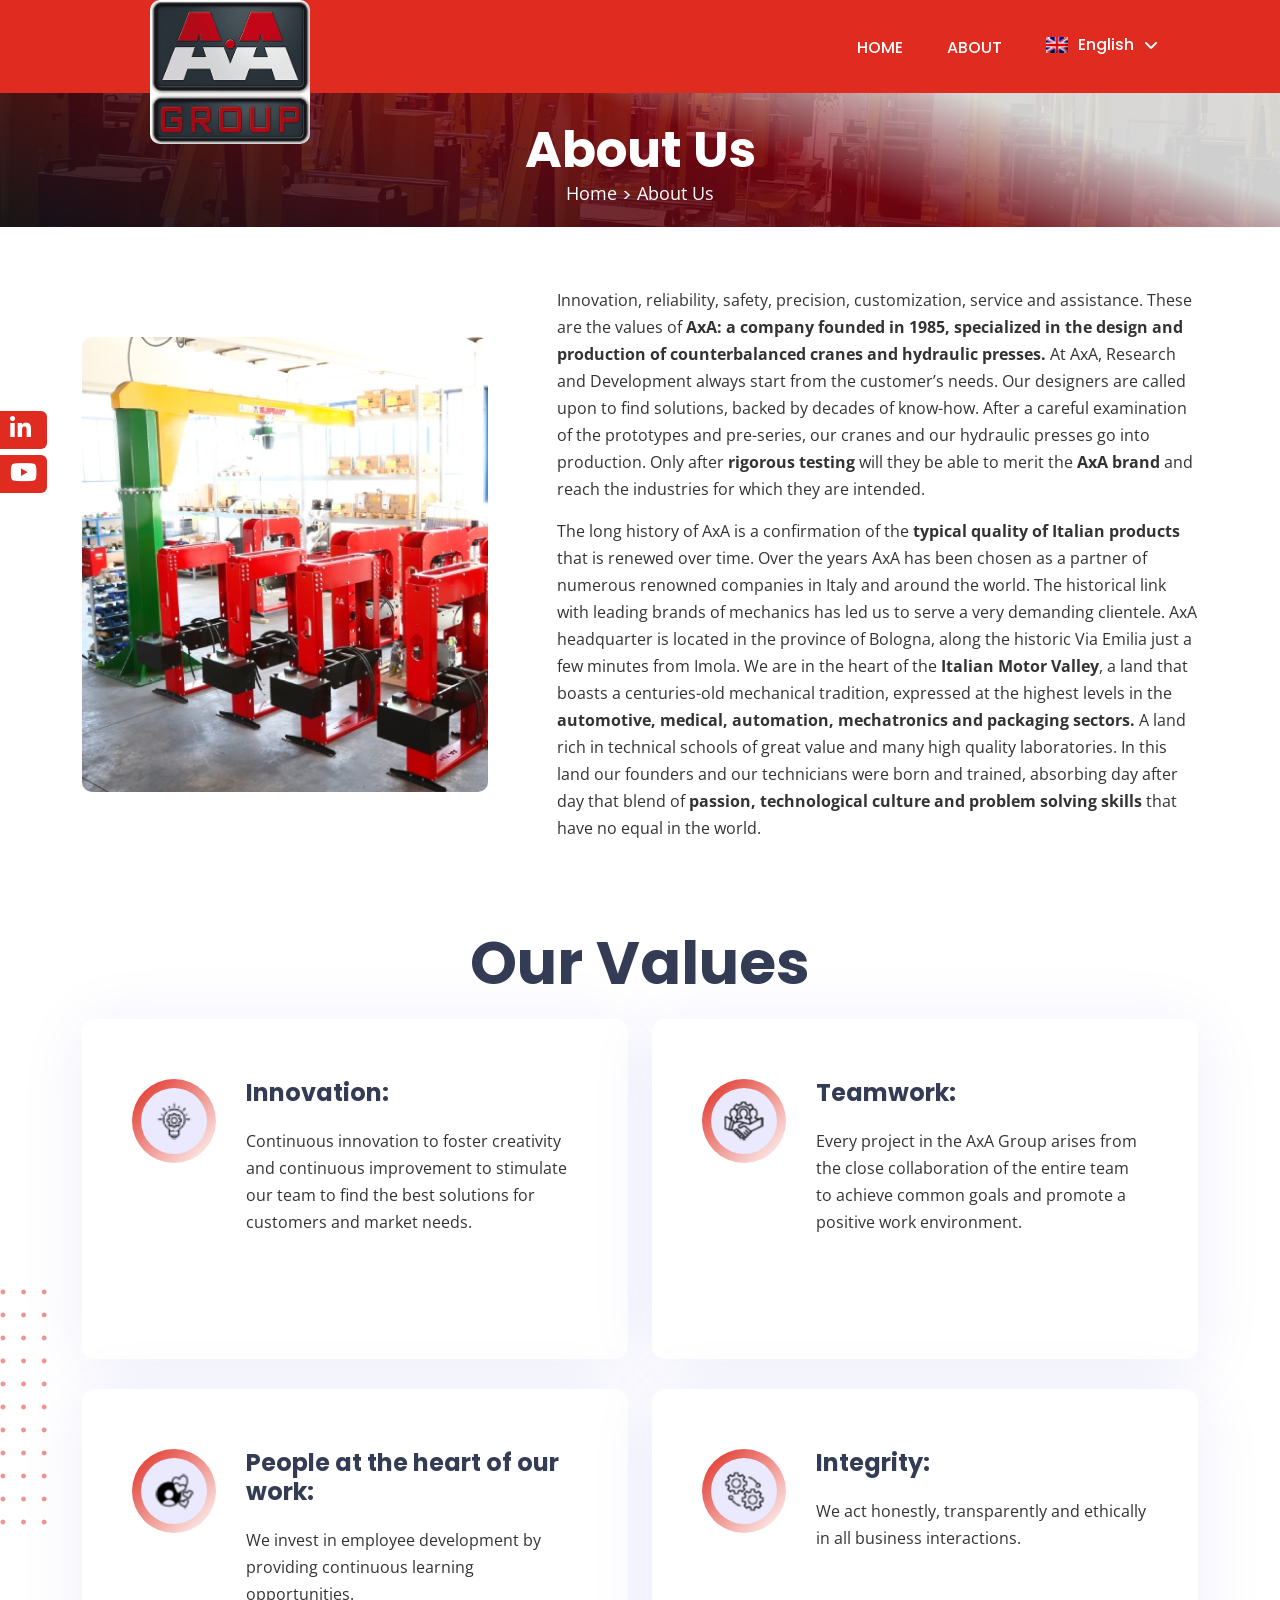
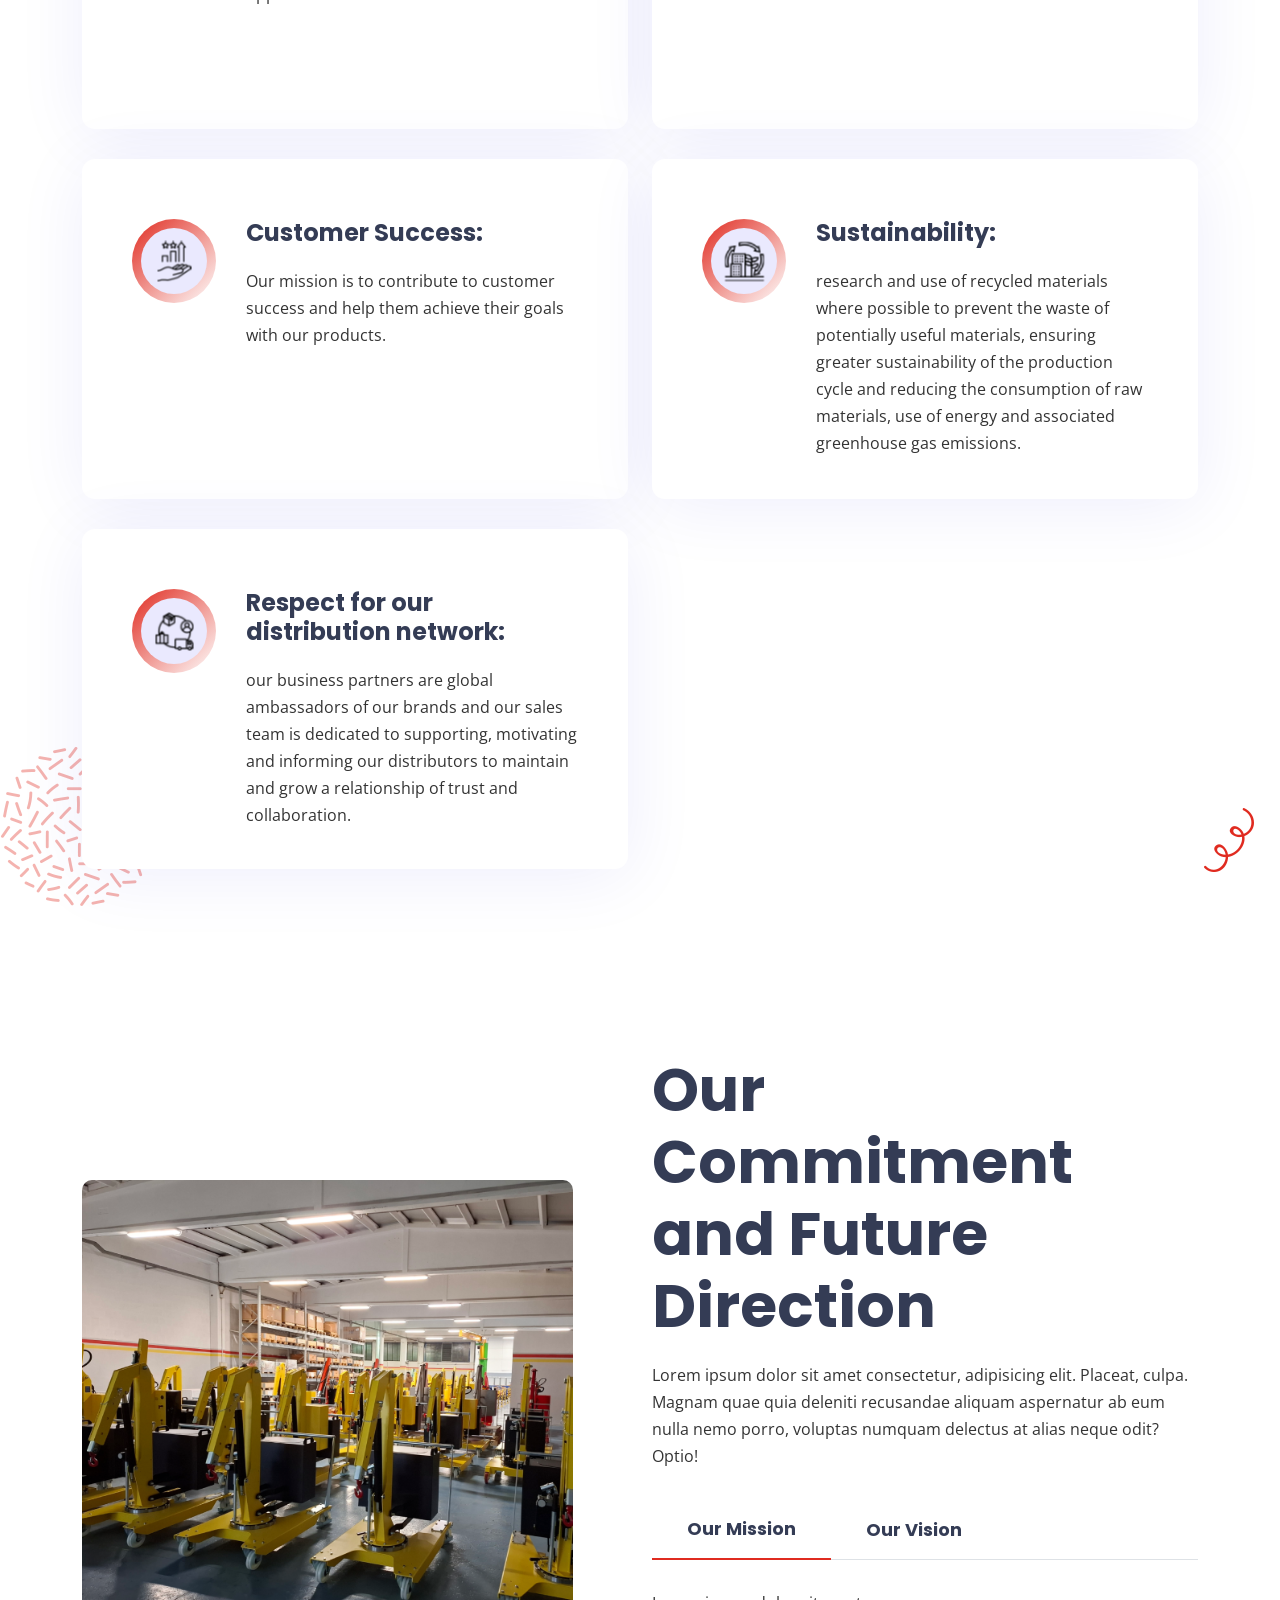
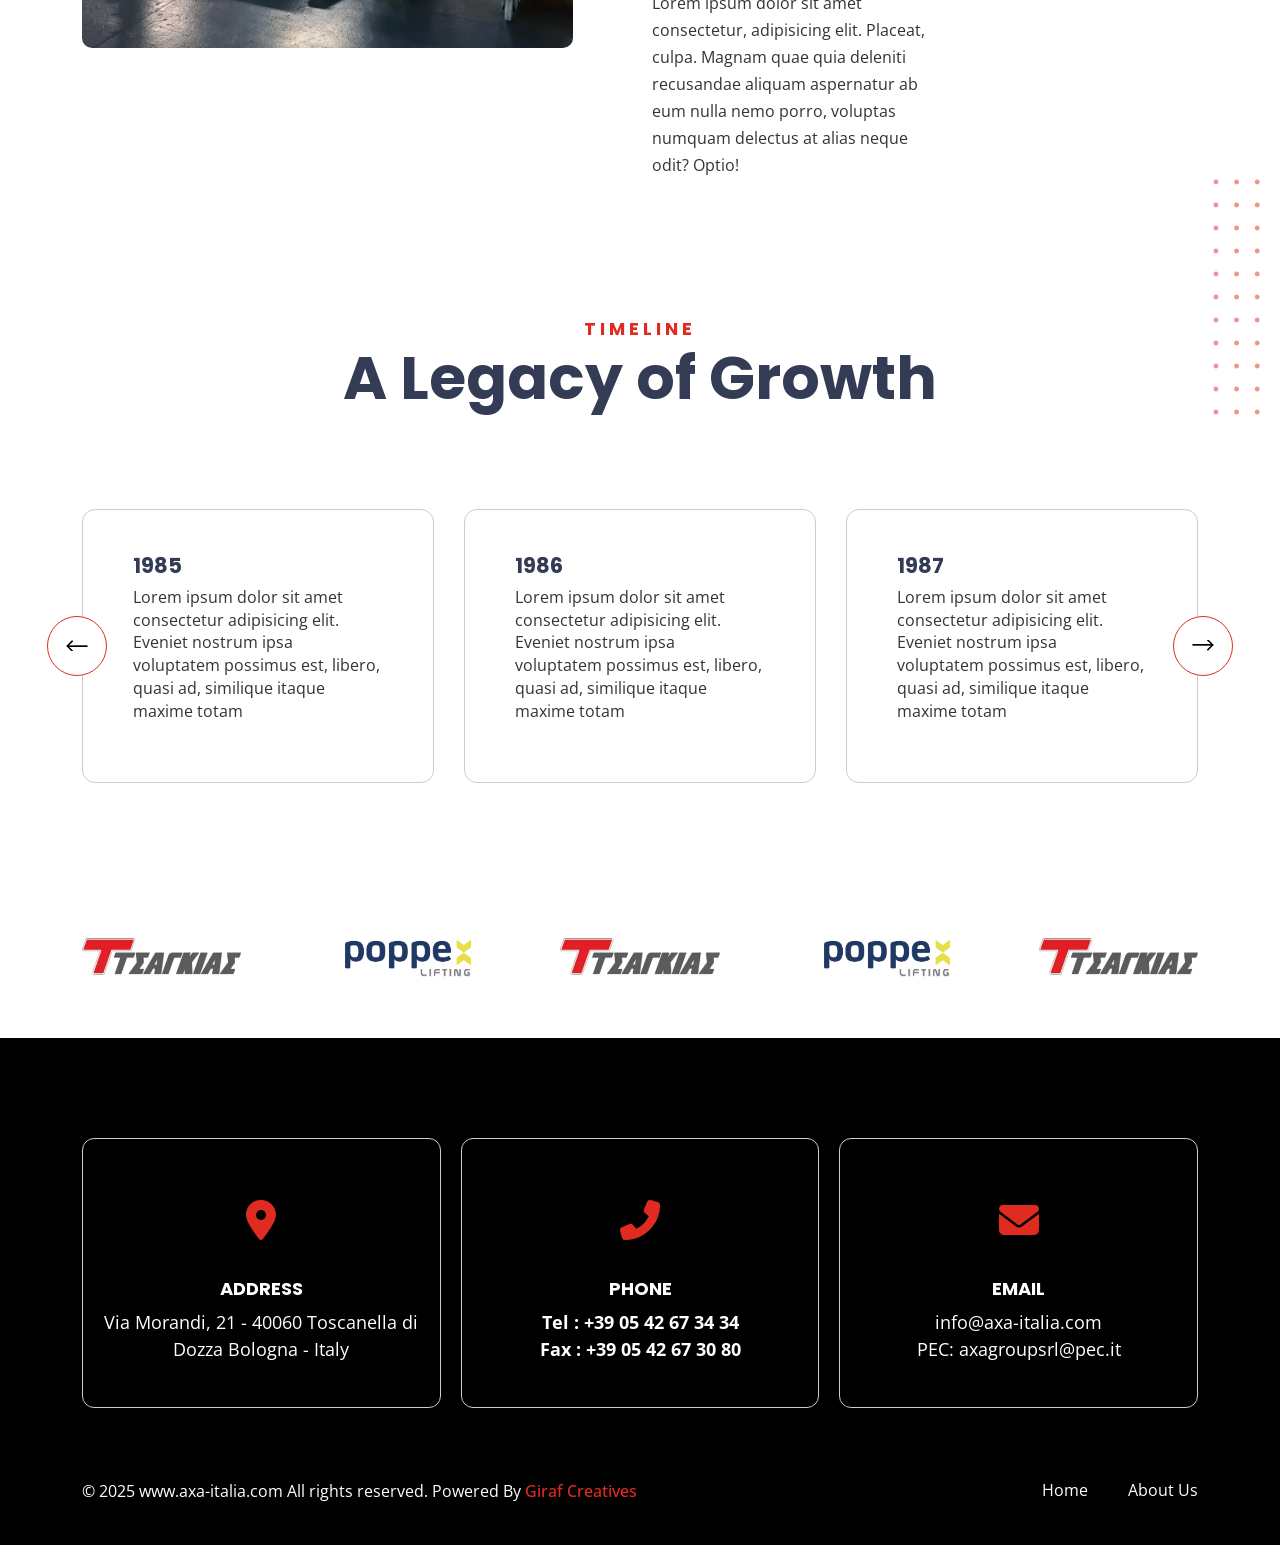
==== commit 0807d6d0: "last" ====
--- a/about-us.html
+++ b/about-us.html
@@ -373,57 +373,6 @@
         </div>
     </div>
     <!-- Service Two Section Start -->
-    <!-- Funfact Section Start -->
-    <div class="section-padding funfact">
-        <div class="container">
-            <div class="row">
-                <div class="col-md-12 wow fadeIn" data-wow-duration="1.5s" data-wow-delay=".1s">
-                    <!-- Heading Start -->
-                    <div class="heading-one">
-                        <h2 class="heading-one-title">We Are Leading The Industry</h2>
-                        <p class="text-center"> Lorem, ipsum dolor sit amet consectetur adipisicing elit. Cum,
-                            aspernatur
-                            facere hic
-                            adipisci ipsum soluta <br> et recusandae corporis cumque nostrum. Soluta omnis quod
-                            explicabo
-                            qui. Dolore, quos. Hic, corporis quas.</p>
-                    </div>
-                    <!-- Heading End -->
-                </div>
-                <div class="col-md-12">
-                    <div class="about-counter">
-                        <div class="about-counter-2 wow fadeIn" data-wow-duration="1.5s" data-wow-delay=".1s">
-                            <div class="funfact-inner">
-                                <span class="odometer" data-count-to="11"></span>
-                            </div>
-                            <span class="about-counter-title">Worldwide <br> Countries</span>
-                        </div>
-                        <div class="about-counter-2 wow fadeIn" data-wow-duration="1.5s" data-wow-delay=".3s">
-                            <div class="funfact-inner">
-                                <span class="odometer" data-count-to="50"></span>
-                            </div>
-                            <span class="about-counter-title">Popular <br> Products</span>
-                        </div>
-                        <div class="about-counter-2 wow fadeIn" data-wow-duration="1.5s" data-wow-delay=".1s">
-                            <div class="funfact-inner">
-                                <span class="odometer" data-count-to="5"></span>
-                                <span class="niktext">K</span>
-                            </div>
-                            <span class="about-counter-title">Direct <br> Clients</span>
-                        </div>
-                        <div class="about-counter-2 wow fadeIn" data-wow-duration="1.5s" data-wow-delay=".3s">
-                            <div class="funfact-inner">
-                                <span class="odometer" data-count-to="80"></span>
-                                <span class="niktext">K</span>
-                            </div>
-                            <span class="about-counter-title">Successfull <br> Projects</span>
-                        </div>
-                    </div>
-                </div>
-            </div>
-        </div>
-    </div>
-    <!-- Funfact Section End -->
 
     <!-- About Creative Section Start -->
     <div class="section-padding about-creative">
--- a/assets/css/style.css
+++ b/assets/css/style.css
@@ -10358,7 +10358,7 @@
 }
 
 .testimonial-two-single {
-  box-shadow: 0px 0px 18px 0px rgba(0, 0, 0, 0.07);
+  border: 1px solid #ccc;
   border-radius: 13px;
   padding: 40px 50px 50px;
   transition: transform 0.5s ease;
